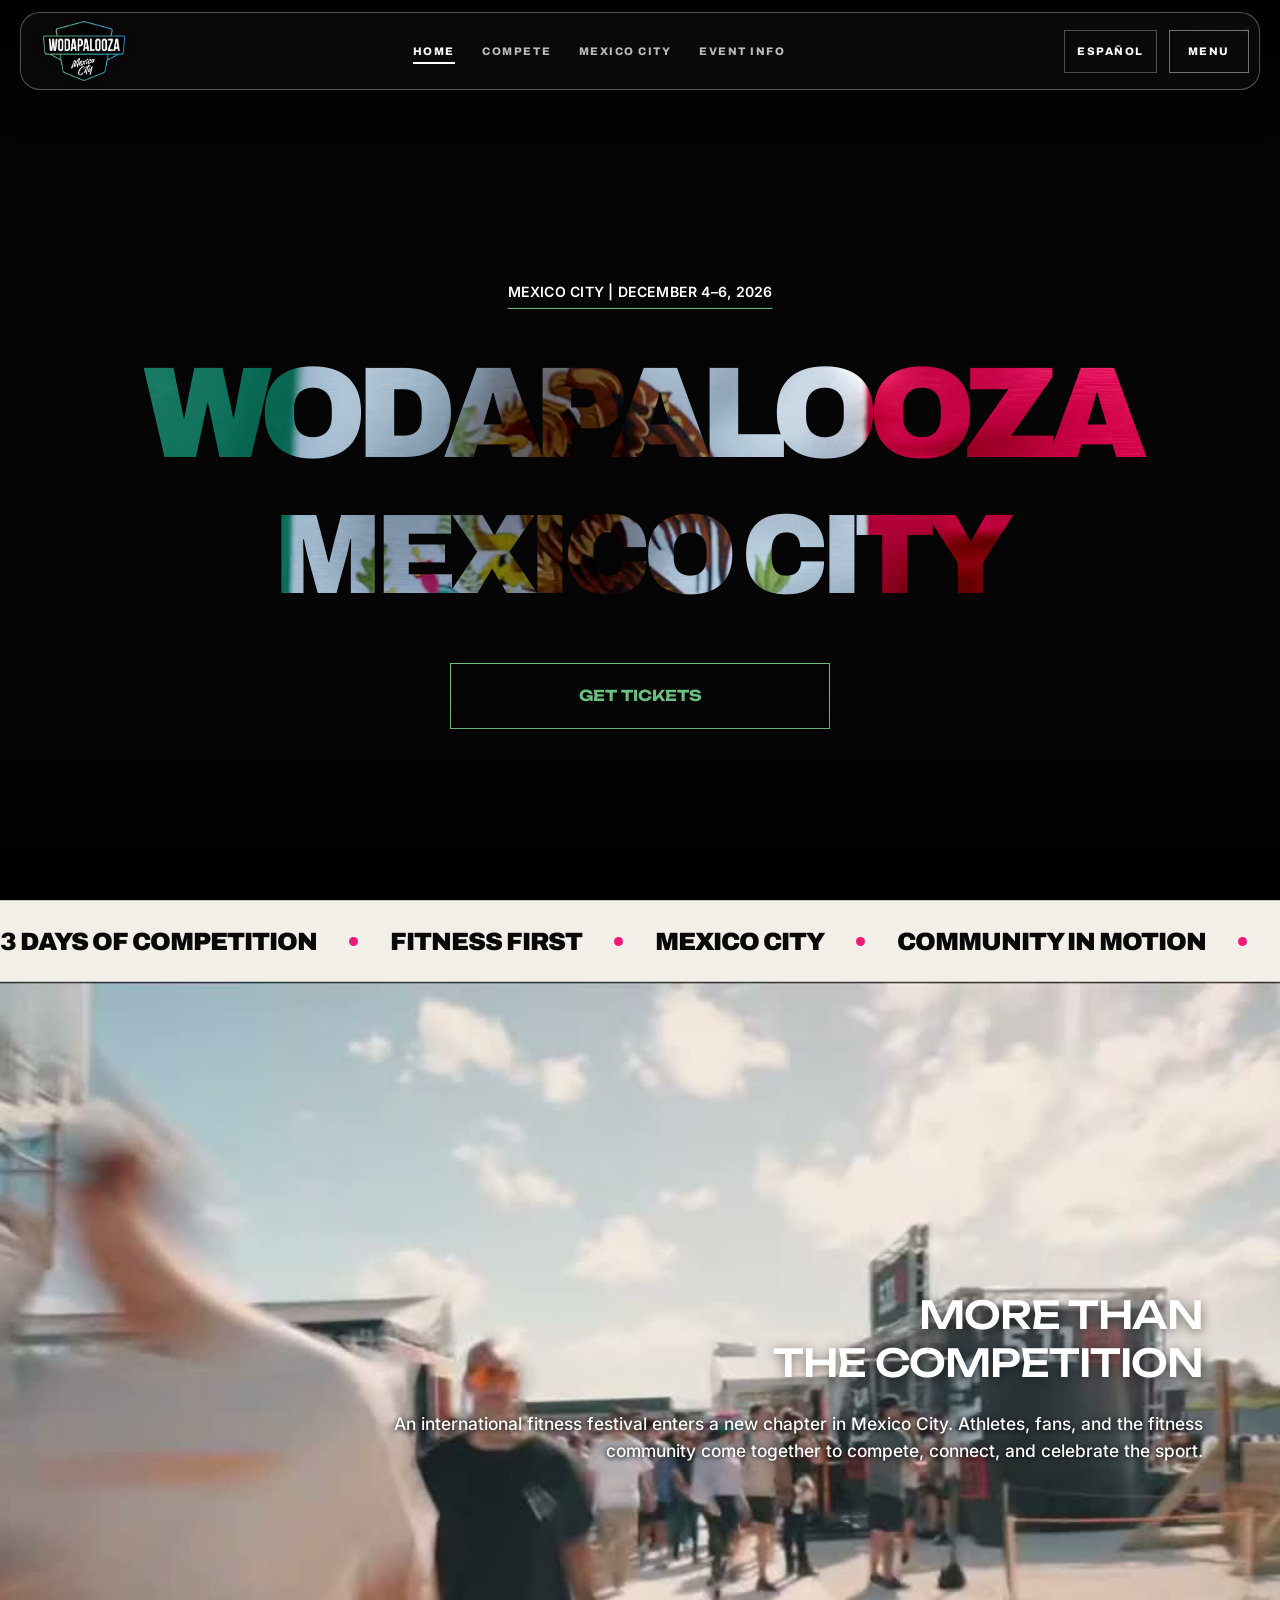
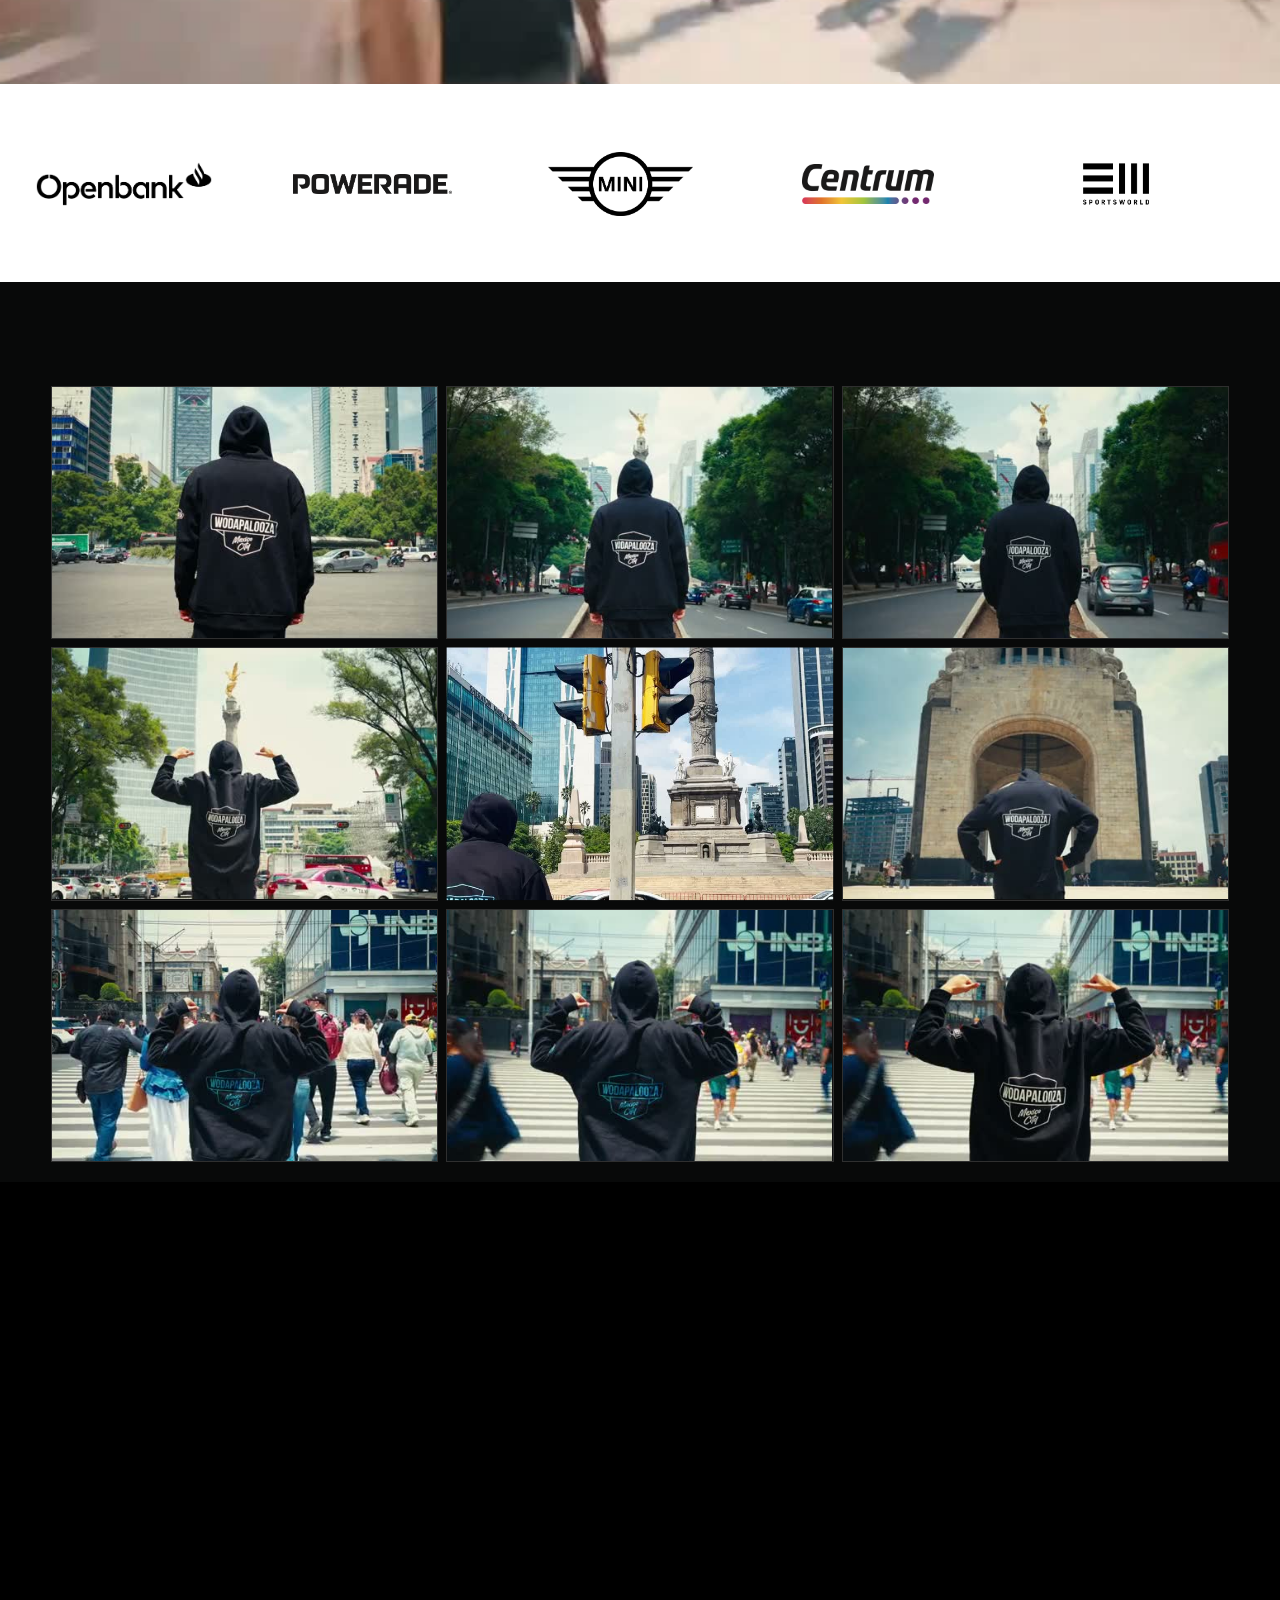
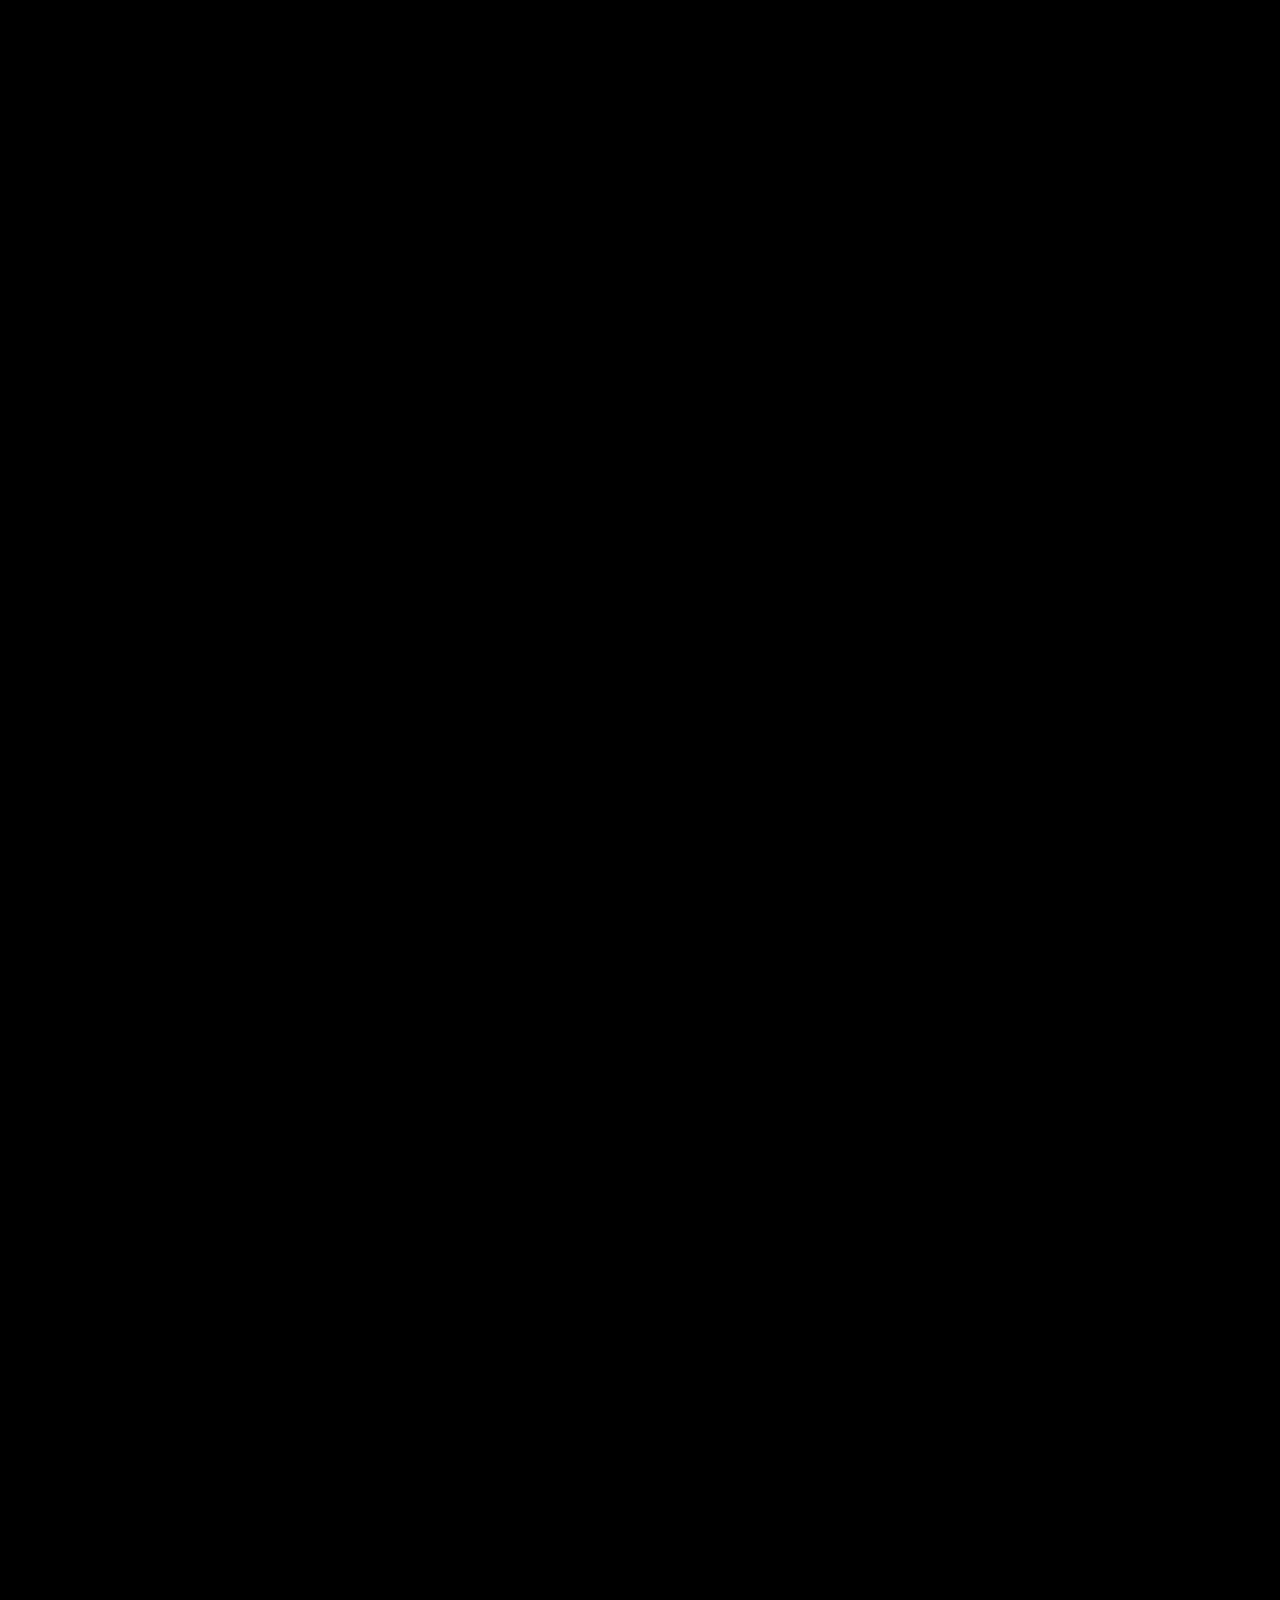
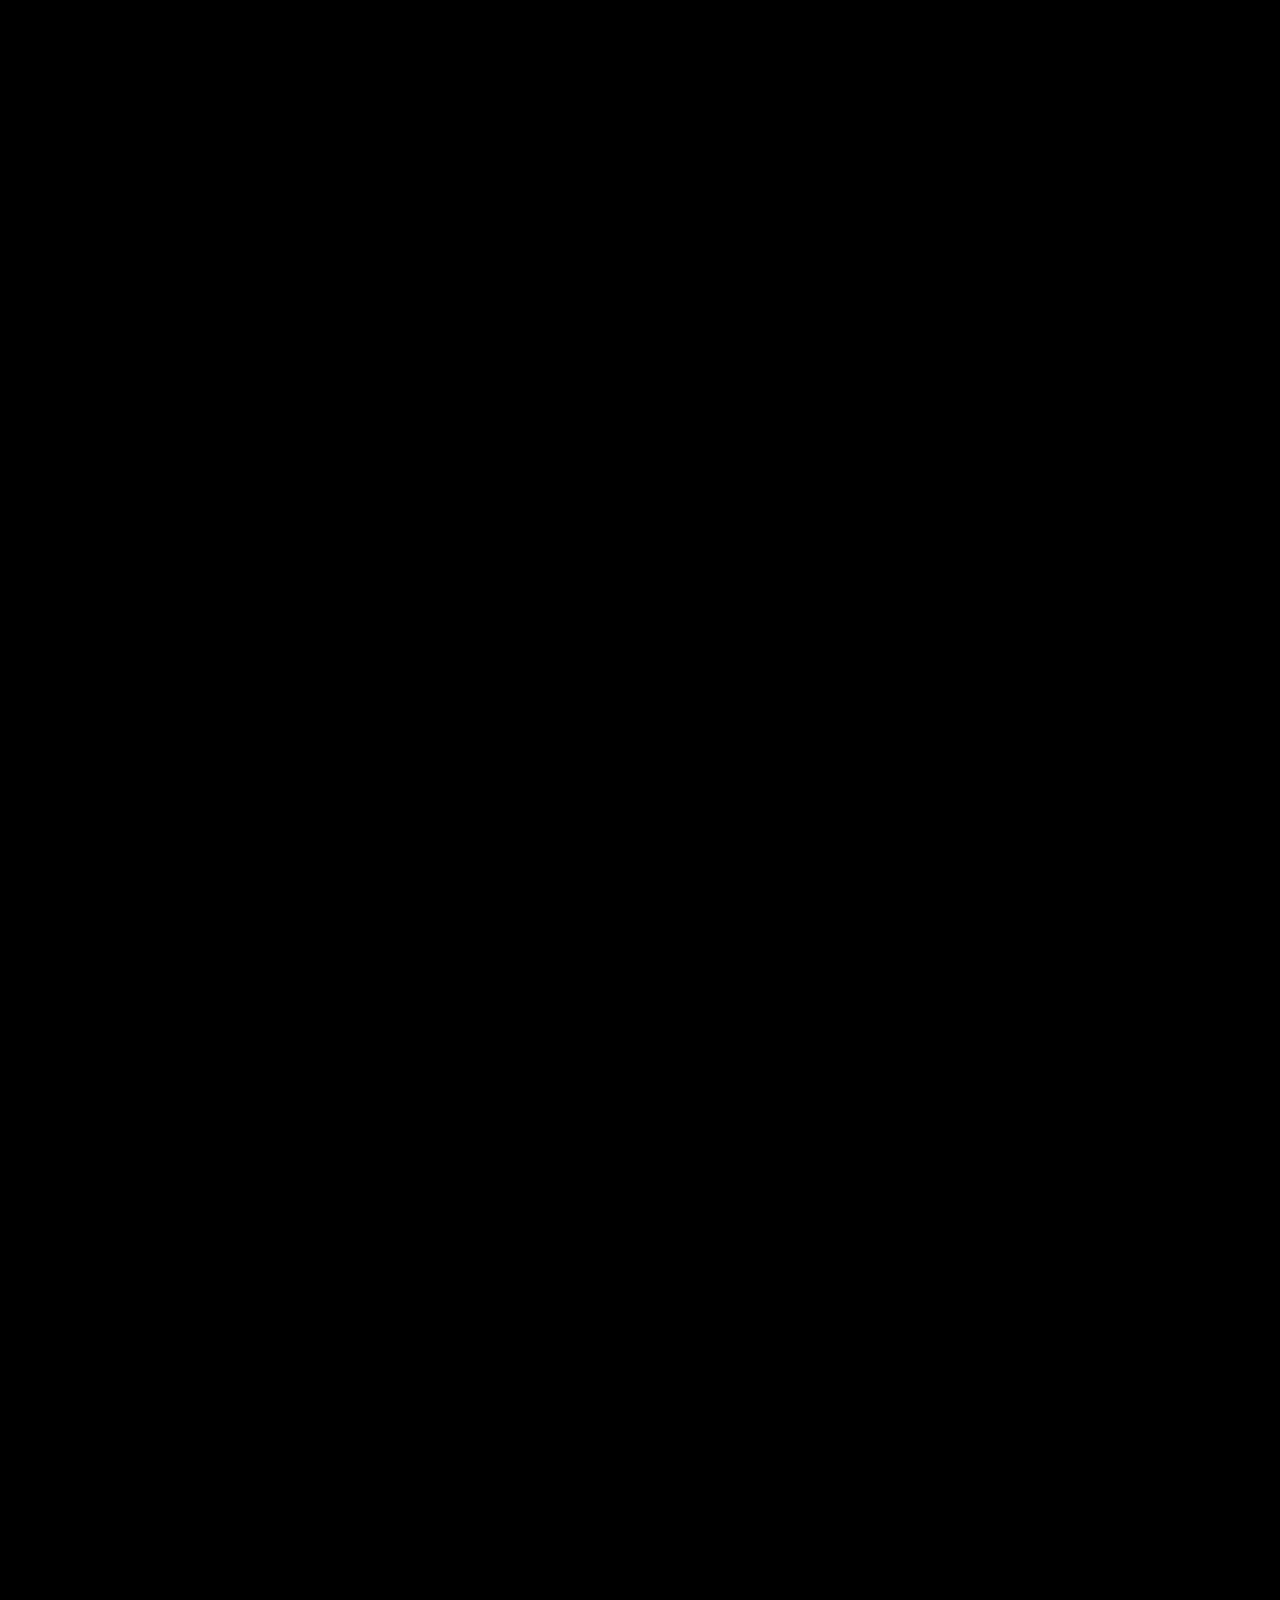
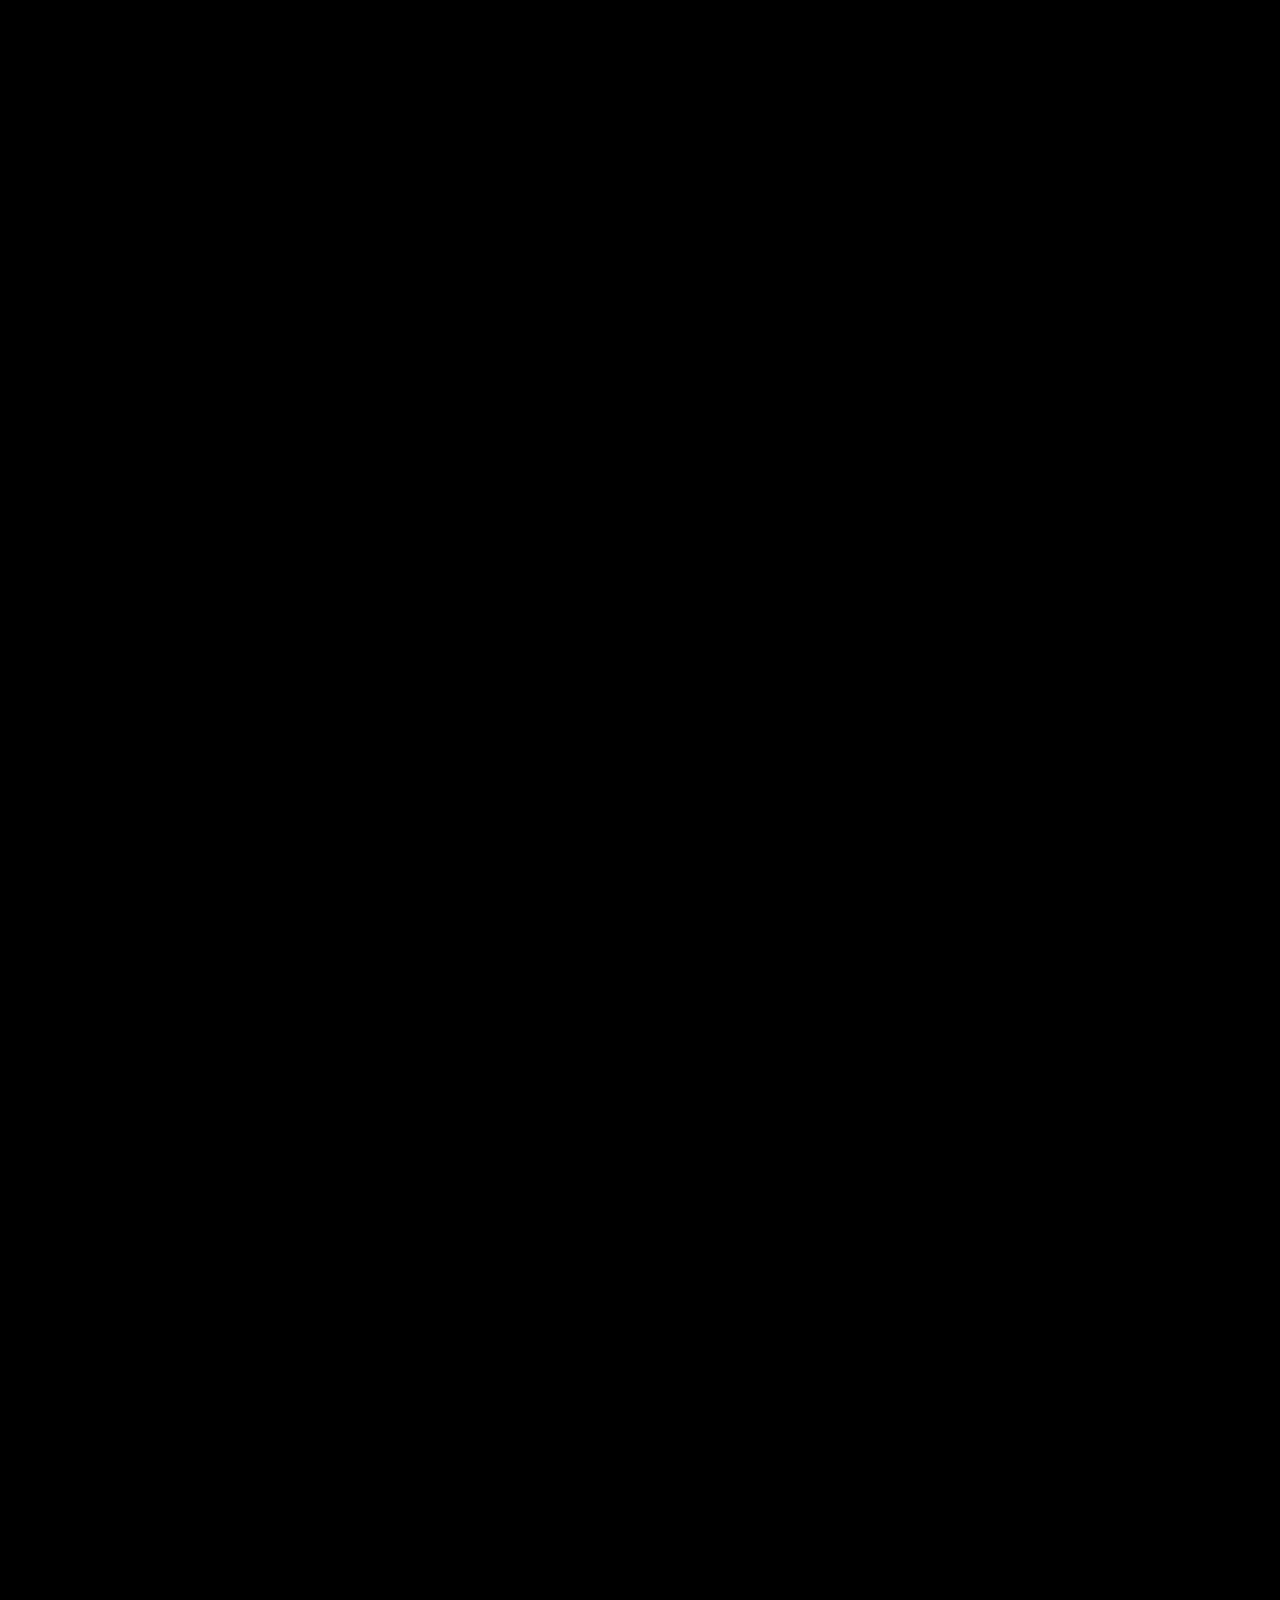
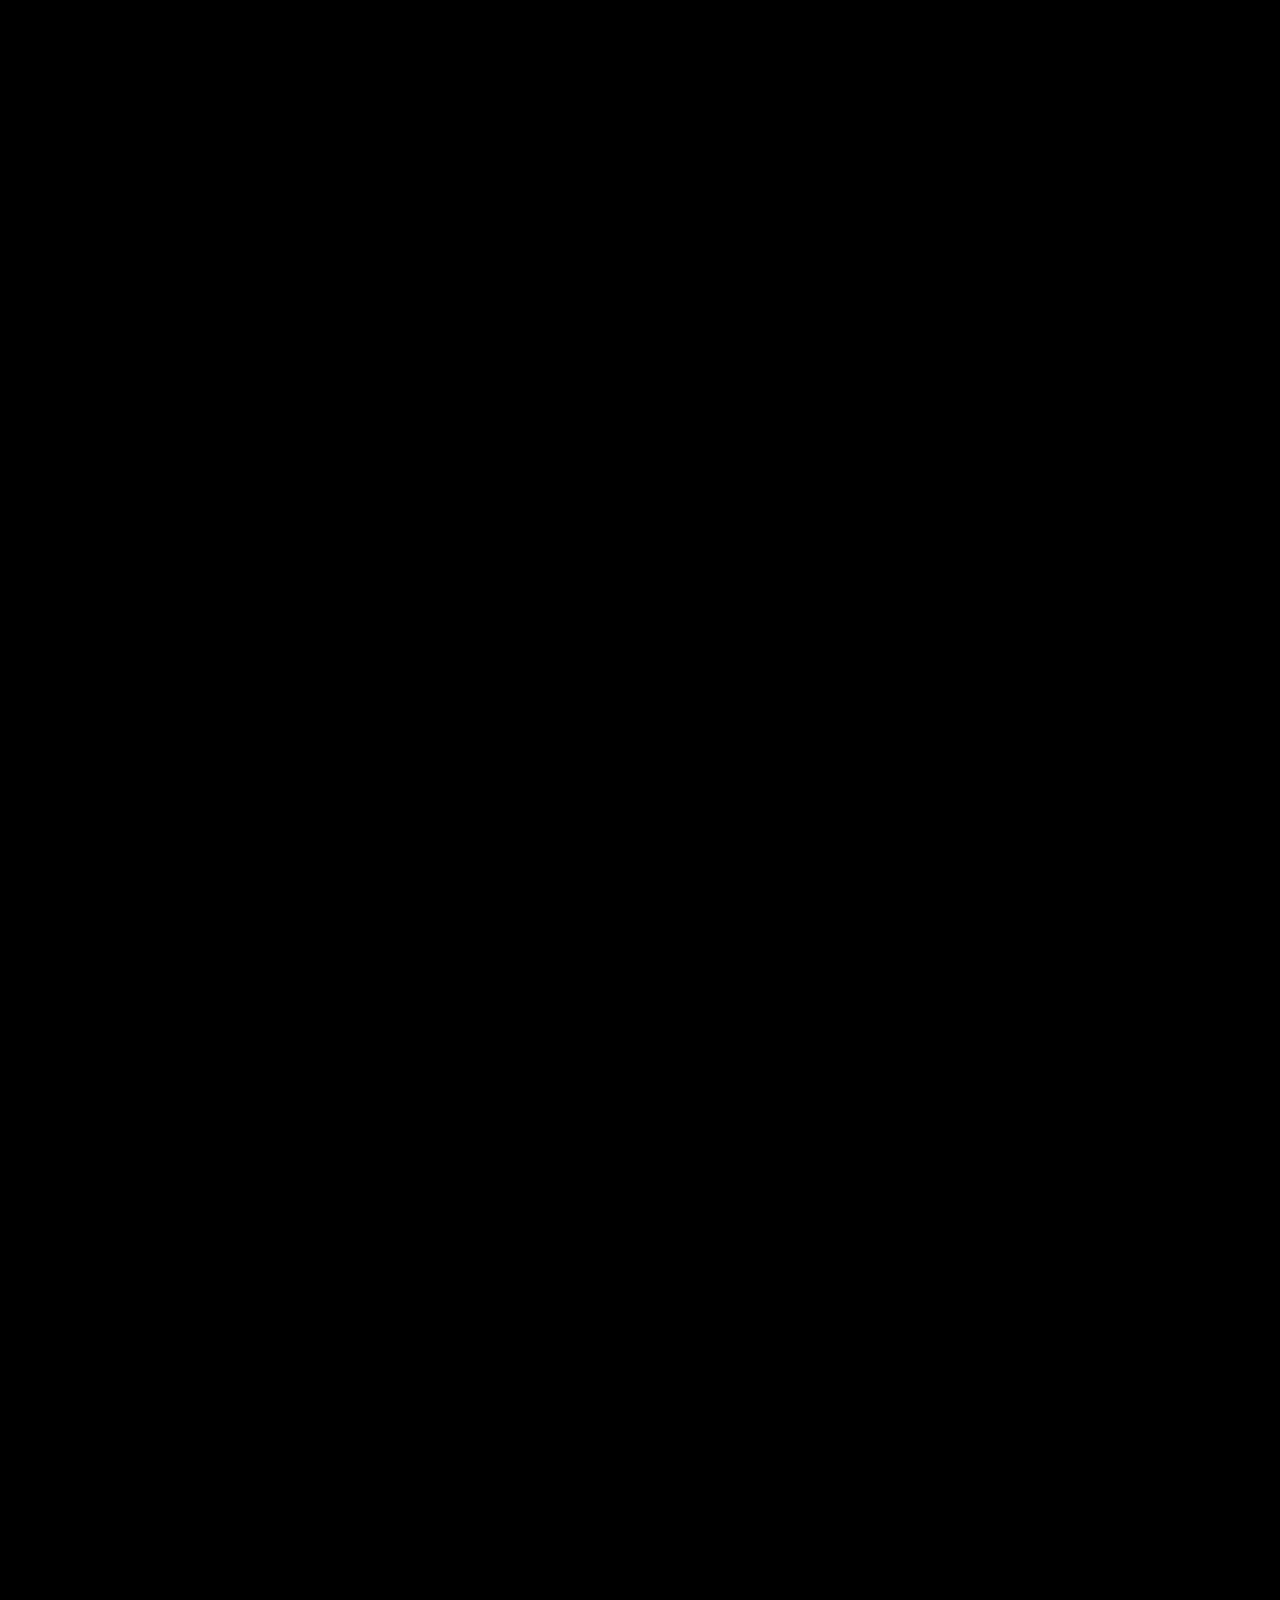
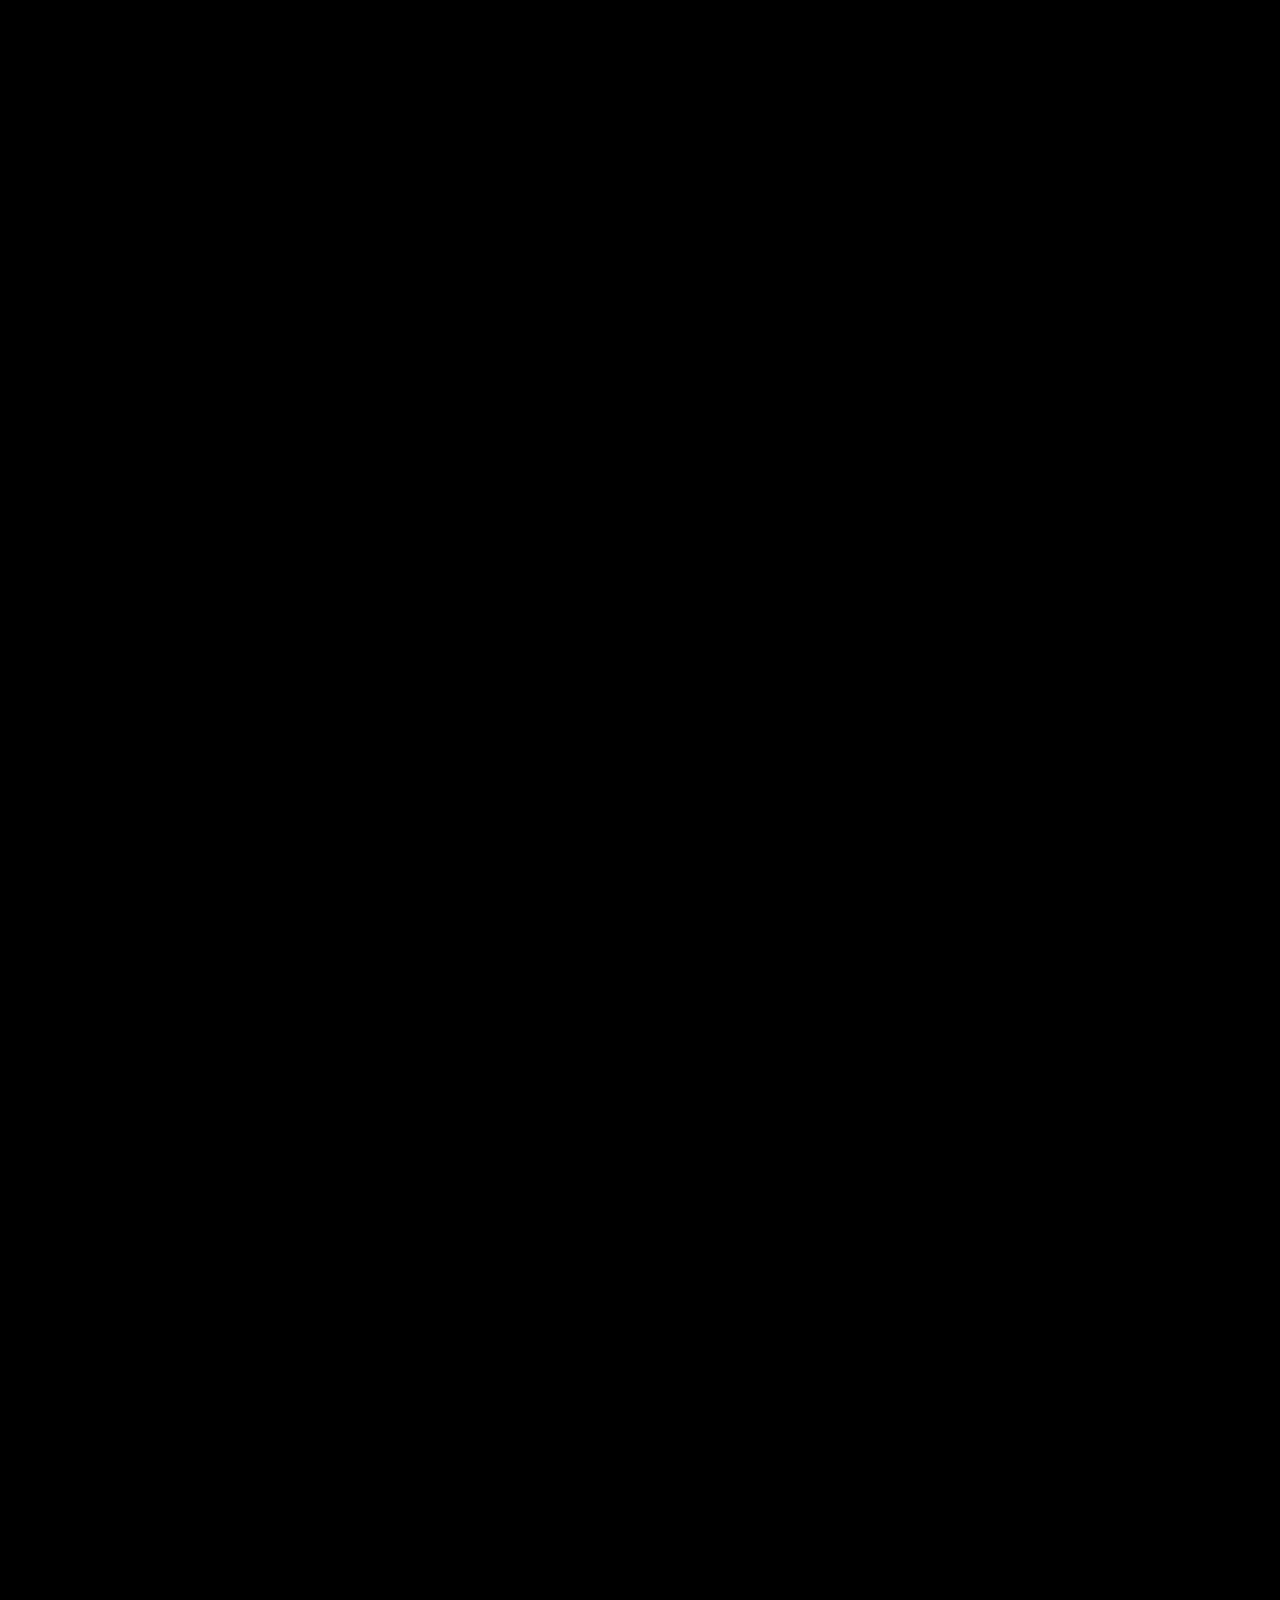
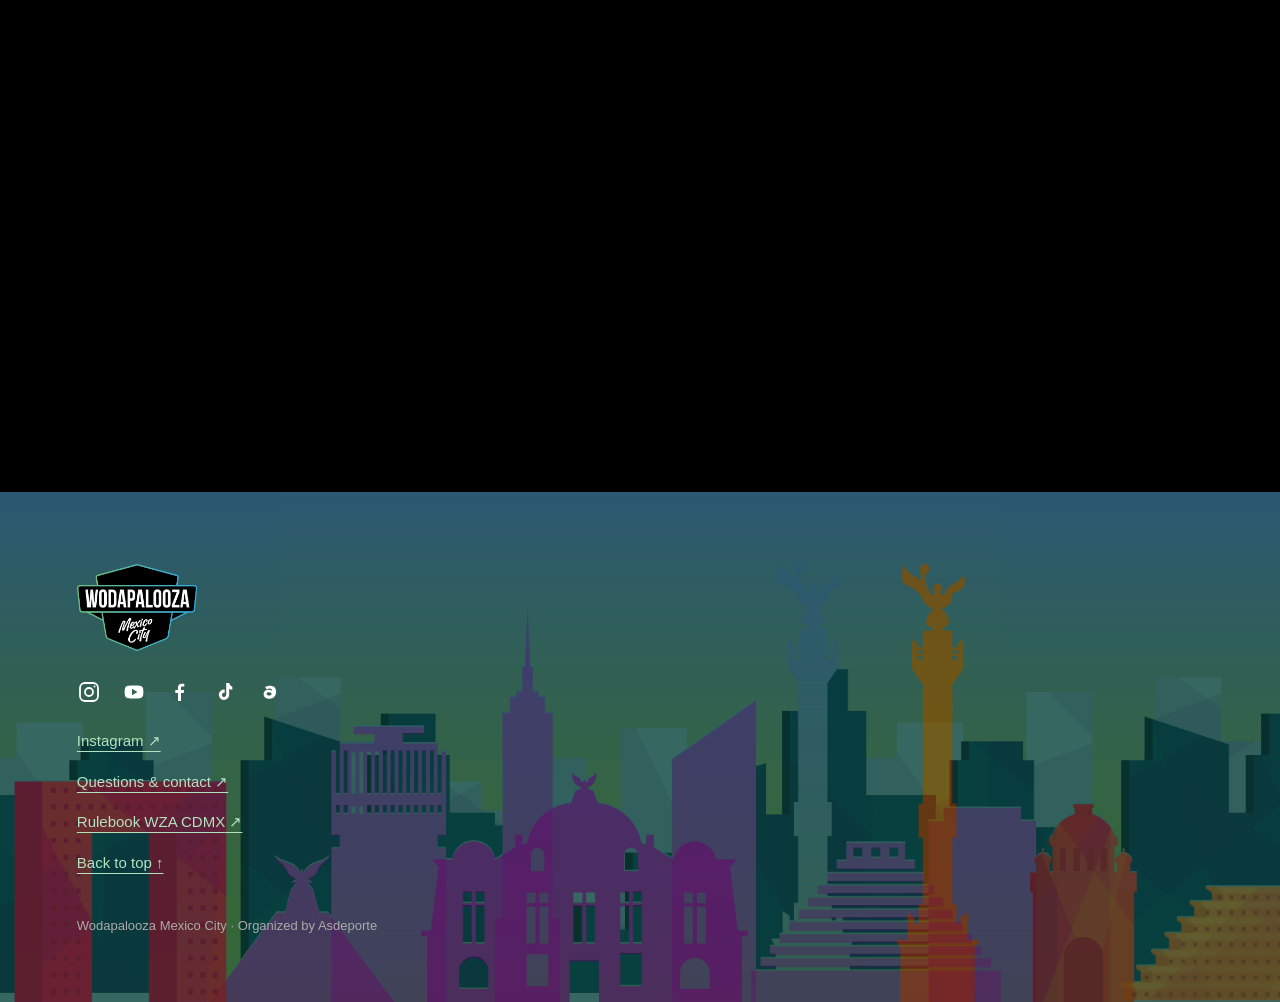
==== index.html @ 107c889d "Asdeporte feedback: Mexico City and Compete pages, textures, eight partners, ES copy, tickets Jose's" ====
<!DOCTYPE html>
<meta charset="utf-8">
<meta name="viewport" content="width=device-width,initial-scale=1">
<title>WODAPALOOZA MEXICO CITY</title>
<!-- Tab icon. Without these the browser probes /favicon.ico on every load and 404s. Both are
     the same mark the header and footer already use, padded from 450x328 to a square with
     transparent margin so the shield is not stretched. Declaring the icon explicitly is what
     stops the .ico request; no separate legacy file is needed. -->
<!-- Two versions, because the mark is a BLACK shield: on a dark tab bar it sinks into the
     chrome and reads as nothing. The dark-scheme link swaps to the white mark, which is the
     same lockup the brand already ships. Browsers without media support on icon links simply
     take the first, which is the correct light-mode icon. -->
<link rel="icon" type="image/png" sizes="32x32" href="media/logo/favicon-32.png">
<link rel="icon" type="image/png" sizes="32x32" href="media/logo/favicon-32-dark.png" media="(prefers-color-scheme: dark)">
<link rel="apple-touch-icon" sizes="180x180" href="media/logo/favicon-180.png">
<link rel="preconnect" href="https://fonts.googleapis.com">
<link rel="preconnect" href="https://fonts.gstatic.com" crossorigin>
<link rel="stylesheet" href="https://fonts.googleapis.com/css2?family=Archivo:wdth,wght@62..125,100..900&family=JetBrains+Mono:wght@400;700&display=swap">

<style>
  /* palette — page 2 of the client's own usage guide */
  :root{
    --green:#6CC180; --blue:#35A7DF;
    /* The lona's cyan and magenta are deliberately NOT tokens here. They were measured off
       the banner artwork (research/BRAND.md) and they belong to that one physical object in
       one shot — promoting them to :root would make them part of the site palette, which is
       green-to-blue. Beat 6 shows those colours by showing the banner, ungraded. */
    --ink:#fff; --ground:#000;
    --p:0;              /* progress inside the current beat */
    --exit:0;           /* 0 while the beat holds, 1 once its stage has slid away */
    --alt:1;            /* 1 at altitude, 0 at the floor */
  }
  *{box-sizing:border-box}
  html,body{margin:0;background:var(--ground);color:var(--ink)}
  body{font-family:Archivo,"Helvetica Neue",Arial,sans-serif;-webkit-font-smoothing:antialiased}
  img,video{display:block}

  /* ── persistent devices ─────────────────────────────────────────────────── */
  .hud{
    /* The HUD belongs to the FLIGHT. Beat 0 happens above the city with the aircraft not yet
       in the film, and an altimeter counting metres over a printed page is a lie about where
       the reader is. It arrives with the cockpit. */
    position:fixed; inset:0; z-index:60; pointer-events:none; opacity:var(--hud,1);
    font:700 11px/1 "JetBrains Mono",ui-monospace,monospace;
    letter-spacing:.18em; text-transform:uppercase;
  }
  /* ── HUD LEGIBILITY IS A SYSTEM, NOT A PER-ELEMENT PATCH ────────────────
     Every HUD element sits on footage that ranges from a black cockpit to a blown-out
     windscreen, so none of them can rely on the frame behind them. Three rules:

     1. The scrim is anchored to the HUD, never to the footage. The bright part of a shot
        moves as the frame is cropped — on a phone the windscreen rides up into the corner
        that holds the altimeter — so a scrim placed by where the picture is bright is wrong
        by the next viewport. Placed where the TYPE is, it is right in every frame.
     2. It is feathered to nothing. A hard-edged plate would read as a card, and type sits
        directly on the footage in this grammar — never in a box.
     3. It is local. The footage is never dulled globally to make copy legible.

     The shadow underneath is a second line of defence, not the mechanism. */
  .hud::before,.hud::after{
    content:""; position:absolute; left:0; right:0; pointer-events:none;
  }
  .hud::before{
    top:0; height:150px;
    background:linear-gradient(to bottom,
      rgba(0,0,0,.66) 0%, rgba(0,0,0,.34) 42%, rgba(0,0,0,.10) 72%, transparent 100%);
  }
  /* The bottom carries copy, and copy sits over whatever the shot ends on — for Beat 4 that
     is a near-white taxi hood in full sun. Measured at .62 the second line came in at
     3.52:1 and failed. Weighted toward the lowest 90px so the deepening is where the type
     is and the picture above it is untouched. */
  .hud::after{
    bottom:0; height:210px;
    background:linear-gradient(to top,
      rgba(0,0,0,.82) 0%, rgba(0,0,0,.66) 22%, rgba(0,0,0,.34) 48%,
      rgba(0,0,0,.10) 76%, transparent 100%);
  }
  @media (max-width:760px){
    .hud::before{height:120px}
    .hud::after{height:150px}
  }
  .hud,.b1cap,.b2sub,.b3line{
    text-shadow:0 1px 3px rgba(0,0,0,.9), 0 0 16px rgba(0,0,0,.6);
  }
  /* The two persistent instruments need more than the broad scrim. The altimeter is GREEN,
     and green sits at ~0.44 relative luminance — it cannot carry itself against a blown-out
     frame the way white does. Measured at 3.52:1 over the sunlit taxi hood in Beat 4. Rather
     than dull the picture or surrender the green, each instrument gets its own local ground:
     sized to the glyphs, feathered to nothing, so it reads as instrumentation rather than a
     card. Behind the type via z-index, above the frame. */
  /* THE LOCAL GROUND. Any element in this list carries its own feathered dark ellipse,
     sized to its glyphs. Add a selector here rather than inventing a new treatment: the
     failures this catches are always the same failure, and they always arrive with a beat
     whose footage is brighter than the last one. Measured floors, not taste — see
     scripts/contrast.sh. */
  .alt{ position:absolute; z-index:1 }
  .alt::before,
  .b1cap::before,.b2sub::before,.b3line::before,.b4copy::before,
  .b11stats span::before,.b9type p::before{
    content:""; position:absolute; inset:-20px -34px; z-index:-1;
    /* Size the ellipse EXPLICITLY rather than letting it default to farthest-corner. On a
       long single line the default fades out well before the last few glyphs, which is
       exactly where a caption fails — the ends were measuring 3:1 while the middle was
       fine. Radii are relative to the box, so the opaque core spans the text and the
       feather happens outside it.

       The falloff is spread across FIVE stops over a much larger box. An earlier version
       held .56 opacity out to 80% and then dropped to nothing, which put a visible boundary
       around every caption — they read as rounded UI lozenges rather than as a wash on the
       photograph. Same core darkness, same measured contrast, no edge. */
    background:radial-gradient(ellipse 58% 150% at 50% 50%,
      rgba(0,0,0,.92) 0%, rgba(0,0,0,.86) 34%, rgba(0,0,0,.68) 54%,
      rgba(0,0,0,.40) 72%, rgba(0,0,0,.16) 87%, transparent 100%);
  }
  /* the mark is white line art with no mass to it, so it needs a deeper, wider ground than
     a run of solid type does — it measured 2.22:1 over the contact sheet on mobile */
  /* On a bright frame the mark ground read as a defined chip — a card, which this grammar
     does not allow. Smaller opaque core, much longer feather: same protection, no edge. */
  .alt{ top:26px; right:28px; opacity:.78 }
  .alt b{ color:var(--green); font-weight:700 }
  .alt.at-floor b{ color:var(--blue) }
  .alt.at-floor .unit{ display:none }   /* FLOOR is a place, not a quantity in metres */
  @media (max-width:760px){
    .alt{top:16px;right:14px;font-size:10px}
  }

  /* ── persistent website navigation ──────────────────────────────────────
     A functional event rail: visible as a deliberate site object, never a ghosted label
     lying on the film. Its own dark ground reserves the protected top zone for controls. */
  .site-nav{ position:fixed; z-index:100; top:12px; left:20px; right:20px; min-height:78px;
    display:grid; grid-template-columns:auto minmax(0,1fr) auto; align-items:center; gap:28px;
    padding:8px 10px 8px 22px; color:#fff; background:rgba(12,12,12,.78);
    border:1px solid rgba(255,255,255,.30); border-radius:20px; box-shadow:0 14px 42px rgba(0,0,0,.22);
    backdrop-filter:blur(16px) saturate(1.1); font:800 11px/1 Archivo,"Helvetica Neue",Arial,sans-serif;
    letter-spacing:.14em; text-transform:uppercase }
  .site-nav a,.site-nav button{ color:inherit; font:inherit; letter-spacing:inherit; text-transform:inherit; text-decoration:none; border:0; background:none; cursor:pointer }
  .site-brand{ display:flex; align-items:center; width:105px; min-width:105px; height:60px; white-space:nowrap }
  .site-brand img{ width:94px; height:60px; object-fit:contain; object-position:left center; filter:drop-shadow(0 2px 5px rgba(0,0,0,.35)) }
  .site-links{ justify-self:center; display:flex; align-items:center; gap:clamp(17px,2.15vw,38px); color:rgba(255,255,255,.72) }.site-links a{ padding:8px 0; position:relative }.site-links a:first-child{color:#fff}.site-links a:first-child::after{content:"";position:absolute;left:0;right:0;bottom:1px;height:2px;background:#fff}.site-links a:hover{color:#fff}
  .site-actions{ display:flex; gap:12px; align-items:center; padding-left:14px; border-left:1px solid rgba(255,255,255,.25) }.site-menu{ padding:15px 18px; border:1px solid rgba(255,255,255,.42)!important }.site-lang{ padding:15px 12px; border:1px solid rgba(255,255,255,.28)!important; min-width:42px }
  .site-panel{ position:fixed; z-index:99; top:101px; right:20px; width:min(390px,calc(100vw - 40px)); padding:18px;
    background:rgba(5,7,8,.96); border:1px solid rgba(255,255,255,.2); box-shadow:0 18px 50px rgba(0,0,0,.4);
    transform:translateY(-12px); opacity:0; pointer-events:none; transition:opacity .18s ease,transform .18s ease }
  .site-panel.is-open{ transform:none; opacity:1; pointer-events:auto }.site-panel p{ margin:0 0 13px; color:rgba(255,255,255,.54); font:700 9px/1.4 "JetBrains Mono",ui-monospace,monospace; letter-spacing:.16em; text-transform:uppercase }
  .site-panel a{ display:flex; justify-content:space-between; padding:14px 0; color:#fff; border-top:1px solid rgba(255,255,255,.13); text-decoration:none; font:800 16px/1 Archivo,"Helvetica Neue",Arial,sans-serif; letter-spacing:-.02em }
  .site-panel a span{ color:var(--green); font:700 10px/1.8 "JetBrains Mono",ui-monospace,monospace; letter-spacing:.12em; text-transform:uppercase }
  .site-panel-resources{ margin-top:16px; padding-top:4px; border-top:1px solid rgba(255,255,255,.24) }
  .site-panel-resources a{ font-size:13px; font-weight:700; padding:11px 0 }
  .b0nav{ display:none!important }
  @media(max-width:760px){ .site-nav{top:10px;left:10px;right:10px;min-height:58px;padding:5px 6px 5px 12px;gap:8px;border-radius:15px}.site-links{display:none}.site-brand{width:76px;min-width:76px;height:46px}.site-brand img{width:76px;height:46px}.site-actions{gap:6px;padding-left:7px}.site-menu{padding:12px 10px!important}.site-lang{padding:12px 8px!important;min-width:38px}.site-panel{top:78px;right:10px;width:calc(100vw - 20px)} }

  /* ── a beat is a tall track with a sticky stage ─────────────────────────── */
  .beat{ position:relative }
  .stage{
    position:sticky; top:0; height:100svh; overflow:clip;
    display:grid; place-items:center; background:var(--ground);
    /* Two stacked sticky stages tile the viewport exactly, so fading only the outgoing one
       does not cross-dissolve — it just exposes black where that beat used to be. Fading
       the INCOMING one in over the same stretch turns that accident into the intended
       thing: picture, dip to black, picture. A real cut instead of a scroll artifact, and
       it holds between two bright shots, which is where a wipe is most obvious. */
    opacity:var(--sv,1);
  }
  .plate{ position:absolute; inset:0 }
  .plate video,.plate img{
    position:absolute; inset:0; width:100%; height:100%;
    object-fit:cover; transform-origin:50% 46%;
  }
  .plate img{ z-index:1 }
  .plate.ready img{ opacity:0 }

  /* B1 — approach */
  /* ── BEAT 0 · the city as a printed object ────────────────────────────────
     The film used to open inside the aircraft. It now opens ABOVE the city, and the first
     thing that happens is that the city stops being a place and becomes a thing you can
     hold: the frame contracts onto a printed page, holds long enough to be read, and then
     hands into the descent. City observed, then entered.

     The print field is never faded in. It is behind the plate from the first frame, and the
     contraction UNCOVERS it — the way making a photograph smaller uncovers the page it is
     printed on. Nothing about the paper animates its own opacity.

     The move that earns the beat: the source is 2.184:1 and the viewport is not, so at full
     bleed `cover` crops the sides away, and contracting to the source aspect hands them
     back. The picture does not only get smaller, it gets more complete — Reforma is at its
     widest exactly when the image is at its smallest. */
  /* Beat 0 remains the one city owner through the ARE YOU READY hold. This prevents a second
     city section from entering underneath the Angel shutter. */
  #b0{ height:540svh; position:relative; z-index:2 }
  /* Beat 1 must wait below the Beat 0 wing handoff instead of appearing around it. */
  /* Beat 2 waits beneath the city/question until the black sphere has completed. */
  #b1{ position:relative; z-index:10 }
  #b0 .stage{ z-index:4 }
  /* The flag moves only inside the title; the black field opens directly onto Ángel. */
  .b0intro{ position:absolute; inset:0; z-index:8; background:#050505; opacity:var(--title-black,1); pointer-events:none }
  .b0title{ position:absolute; inset:0; z-index:9; width:100%; height:100%; opacity:var(--title,1); transform:scale(calc(.94 + var(--title,1)*.06)); pointer-events:none }
  .b0title video{ width:100%; height:100%; object-fit:cover; filter:saturate(.95) contrast(1.05) }
  /* The title is not an overlay decoration. It is the black interval between flag and city;
     the V folds release the Ángel into the city-time transition. */
  .b0flagintro{ position:absolute; inset:0; z-index:10; opacity:var(--flag-intro,1); pointer-events:none }
  .b0flagintro video{ width:100%; height:100%; object-fit:cover; filter:saturate(.88) contrast(1.05) }
  .scroll-cue{position:absolute;left:50%;bottom:7vh;z-index:12;display:flex;flex-direction:column;align-items:center;gap:10px;color:rgba(255,255,255,.78);opacity:1;transform:translateX(-50%);transition:opacity .2s}
  .scroll-cue span{font:600 10px/1 "JetBrains Mono",ui-monospace,monospace;letter-spacing:.22em;text-transform:uppercase;white-space:nowrap}
  .scroll-cue i{width:1px;height:28px;background:currentColor;position:relative}
  .scroll-cue i:after{content:"";position:absolute;bottom:0;left:-3px;width:7px;height:7px;border-right:1px solid currentColor;border-bottom:1px solid currentColor;transform:rotate(45deg)}
  #b0 .b0frame{ width:100vw; height:100svh; outline:0; background:#050505; opacity:var(--angel-frame,1); transition:none }
  #b0 .b0frame>.plate:not(.cockpit){ opacity:var(--angel,0); transition:none }
  #b0 .b0black{ opacity:0 !important }
  .b0fold{ position:absolute; z-index:5; top:-7vh; bottom:-7vh; width:62vw; background:transparent; opacity:var(--fold-visible,1); visibility:var(--panel-visible,visible); will-change:transform; pointer-events:none; overflow:hidden }
  /* The supplied paper is the physical face of each panel. The fitness shot sits beneath it,
     at a restrained opacity, so the athlete reads as an impression inside the print rather
     than as a new rectangular video card. */
  .b0fold .b0panel-video{ position:absolute; z-index:1; top:0; bottom:0; width:200%; max-width:none; height:100%; object-fit:cover; opacity:var(--fitness-panel,0); filter:saturate(.82) contrast(1.04); pointer-events:none; transition:none }
  .b0fold-l .b0panel-video{ left:0; right:auto }
  .b0fold-r .b0panel-video{ right:0; left:auto }
  .b0fold:before{ content:""; position:absolute; z-index:2; inset:0; background-position:center; background-size:cover; background-repeat:no-repeat; opacity:.58; transform:scaleX(-1); transform-origin:center; pointer-events:none }
  .b0fold:after{ content:""; position:absolute; z-index:3; inset:0; background:rgba(8,8,8,.06); pointer-events:none }
  .b0fold-l:before{ background-image:url('media/print/fitness-panel-left.png') }
  .b0fold-r:before{ background-image:url('media/print/fitness-panel-right.png') }
  .b0fold-l{ left:-20vw; clip-path:polygon(0 0,calc(73% + var(--shutter,0)*27%) 0,100% 100%,0 100%); transform-origin:left center; transform:translateX(calc(-58vw + var(--fold,0)*66vw)) rotateY(calc(-46deg + var(--fold,0)*46deg)) rotateZ(calc(-6deg + var(--fold,0)*6deg)) }
  .b0fold-r{ right:-20vw; clip-path:polygon(calc(27% - var(--shutter,0)*27%) 0,100% 0,100% 100%,0 100%); transform-origin:right center; transform:translateX(calc(58vw - var(--fold,0)*66vw)) rotateY(calc(46deg - var(--fold,0)*46deg)) rotateZ(calc(6deg - var(--fold,0)*6deg)) }
  /* The panel artwork above owns the full pseudo-element; the former two-pixel rule would
     collapse it back to a line and silently discard the supplied textures. */
  .b0intro{ z-index:6; opacity:var(--title-black,0) }
  .b0title{ z-index:7; opacity:var(--word,0); transform:scale(calc(.92 + var(--word,0)*.08)) }
  .b0nav{ position:absolute; z-index:11; top:0; left:0; right:0; display:grid; grid-template-columns:1fr auto 1fr; align-items:center; height:70px; padding:0 24px; opacity:var(--opening-nav,0); transform:translateY(calc((1 - var(--opening-nav,0))*-18px)); pointer-events:none; color:#f6f0e6; mix-blend-mode:difference }.b0nav:after{content:"";position:absolute;bottom:0;left:24px;right:24px;height:1px;background:currentColor;opacity:.72}.b0nav a,.b0nav button{pointer-events:auto;color:inherit;background:none;border:0;padding:0;font:inherit;text-decoration:none;text-transform:uppercase;font-size:10px;font-weight:800;letter-spacing:.14em}.b0nav .menu{justify-self:start;display:flex;align-items:center;gap:10px}.b0nav .menu b{display:grid;place-items:center;width:27px;height:22px;border:1px solid currentColor;font-size:9px;letter-spacing:0}.b0nav .place{font-size:9px;font-weight:700;letter-spacing:.18em;text-transform:uppercase}.b0nav .qualifier{justify-self:end;display:flex;gap:11px;align-items:center}.b0nav .qualifier:before{content:"";display:block;width:28px;height:1px;background:currentColor}
  @media(max-width:700px){.b0fold{width:78vw}.b0fold-l{left:-32vw}.b0fold-r{right:-32vw}.b0ready .are{font-size:25vw}.b0ready .you{font-size:32vw}.b0ready .ready{font-size:22vw}.b0nav{height:57px;padding:0 14px}.b0nav:after{left:14px;right:14px}.b0nav .place{display:none}.b0nav .qualifier:before{width:16px}}
  .b0ground{
    position:absolute; inset:0; width:100%; height:100%; object-fit:cover;
    transform:scale(calc(1.05 - .05 * var(--c,0)));
  }
  /* The page leaves as a STEP, not a fade — three per cent of the beat is a cut at reading
     pace. What survives it is the lit plate alone in black, which is already the shot Beat 1
     opens on: a wide bright band inside a dark frame. The printed city becomes the
     windshield. */
  .b0black{ position:absolute; inset:0; background:var(--ground); opacity:var(--blackout,0); z-index:1 }
  .b0frame{
    --pw:min(60vw, 1040px);
    --ph:calc(var(--pw) / 2.1843);          /* the encode is 1280x586 */
    position:absolute; left:50%; top:50%; transform:translate(-50%,-50%); z-index:2;
    width: calc(100vw  + (var(--pw) - 100vw)  * var(--c,0));
    height:calc(100svh + (var(--ph) - 100svh) * var(--c,0));
    overflow:hidden; background:#000;
    /* A hairline, arriving only as the plate does. Neutral, no radius, no shadow — a printed
       edge is a cut, not a bevel. Same restraint Beat 12 was approved with. */
    outline:1px solid rgba(20,17,14,calc(var(--c,0) * .55));
  }
  /* CAPTION, not margin notes. print-field-01 is quiet in its CENTRE, and the centre is
     exactly what the plate occupies — copy in the side margins lands on cyan brush and black
     ink and measures as decoration rather than as words. A plate on a page is captioned
     beneath itself, aligned to its own left edge. */
  .b0cap{
    --pw:min(60vw, 1040px); --ph:calc(var(--pw) / 2.1843);
    position:absolute; z-index:4; opacity:var(--capt,0); pointer-events:none;
    left:calc(50% - var(--pw)/2); top:calc(50% + var(--ph)/2 + 30px);
    max-width:var(--pw); color:#14110E; text-align:left;
  }
  /* the local ground, inverted: same five-stop falloff so no edge ever shows, but paper
     coloured, because here the type is dark on a light field rather than light on footage. */
  .b0cap::before{
    content:""; position:absolute; inset:-18px -30px; z-index:-1;
    background:radial-gradient(ellipse 60% 150% at 50% 50%,
      rgba(238,234,226,.97) 0%, rgba(238,234,226,.93) 36%, rgba(238,234,226,.75) 56%,
      rgba(238,234,226,.44) 74%, rgba(238,234,226,.16) 88%, transparent 100%);
  }
  .b0cap p{ position:relative; z-index:1; margin:0 }
  .b0name{ font:800 clamp(22px,2.7vw,40px)/1.02 Archivo,"Helvetica Neue",Arial,sans-serif;
           letter-spacing:-.025em }
  .b0meta{ margin-top:7px !important; color:rgba(20,17,14,.62);
           font:700 10px/1.8 "JetBrains Mono",ui-monospace,monospace;
           letter-spacing:.2em; text-transform:uppercase }
  @media (max-width:900px){
    .b0frame,.b0cap{ --pw:min(88vw, 560px) }
    .b0cap{ left:50%; transform:translateX(-50%); text-align:center;
            top:calc(50% + var(--ph)/2 + 24px) }
    .b0meta{ font-size:9px; letter-spacing:.16em }
  }

  /* Beat 1 begins only after Beat 0's shutter has completed. It is the continuing city frame
     for the question, never a second translucent city pass sliding over the first. */
  /* Overlap the final city shutter so this beat never has a lower edge that can slide
     upward into view. Its city image is only enabled at the exact end of Beat 0. */
  #b1{ height:300svh; margin-top:-242svh }
  #b1 .stage{ z-index:3; background:#050505; isolation:isolate; opacity:var(--b1-stage,0); transition:none }
  /* The corrected handoff lands on three authored tiles, not another city plate. The tiles
     are one centered composition with equal geometry and a shared scroll clock. */
  .b1triptych{ position:absolute; z-index:1; left:6vw; right:6vw; top:18vh; bottom:13vh;
    display:grid; grid-template-columns:repeat(3,minmax(0,1fr)); gap:1.2vw;
    opacity:var(--triptych,0); pointer-events:none }
  .b1triptych video{ width:100%; height:100%; min-width:0; object-fit:cover; object-position:center; background:#090909 }
  @media(max-width:700px){ .b1triptych{left:3vw;right:3vw;top:21vh;bottom:16vh;gap:1.4vw} }
  /* This source was captured with player controls on its outer lower edge. The city itself
     has enough overscan to remove that capture artifact by crop, rather than ever letting
     borrowed interface chrome enter the film. */
  /* The city's crop locks at the exact shutter handoff. It plays; it does not travel or scale
     under the question, which was the source of the apparent second city sliding upward. */
  #b1 .plate video,#b1 .plate img{ transform:scale(1.16); transform-origin:50% 46% }
  .b1cap{
    position:absolute; z-index:5; left:50%; bottom:14vh; transform:translateX(-50%);
    font:700 11px/1.9 "JetBrains Mono",ui-monospace,monospace;
    letter-spacing:.34em; text-align:center; white-space:nowrap;
    opacity:calc(var(--p)*2.6);
  }
  /* Opening metadata was explicitly rejected: identity and anticipation own this moment. */
  #b1 .b1cap{ display:none }
  /* The question holds over the live city, inverts, then resolves into one growing black
     disc. That disc is the editorial punctuation and the shared aperture for SUCEDERÁ. */
  #b1 .stage::after{ display:none }
  .b1cinema{ display:none }
  .b1cinema::before,.b1cinema::after{ content:""; position:absolute; left:0; right:0; height:10svh; background:#000; will-change:transform }
  .b1cinema::before{ top:0; transform:translateY(calc((-1 + var(--city-cinema,0))*100%)) }
  .b1cinema::after{ bottom:0; transform:translateY(calc((1 - var(--city-cinema,0))*100%)) }
  .b1ready{ position:absolute; z-index:6; inset:0; pointer-events:none;
    opacity:var(--ready,0); perspective:1200px; transform-style:preserve-3d }
  /* The words resolve at this exact centre point; this is their solid-black continuation,
     not a second image or a fading overlay. */
  .b1sphere{ position:absolute; z-index:7; left:50%; top:50%; width:calc(var(--ready-sphere,0)*250vmax); height:calc(var(--ready-sphere,0)*250vmax); border-radius:50%; background:#000; opacity:var(--sphere-solid,1); transform:translate(-50%,-50%); pointer-events:none }
  /* Optical type over the SAME moving city: no second still is ever mapped into these letters. */
  .b1ready span{ position:absolute; display:block; color:#fff; -webkit-text-fill-color:#fff; -webkit-text-stroke:0 transparent; font:950 clamp(72px,13.5vw,200px)/.84 Archivo,"Helvetica Neue",Arial,sans-serif; letter-spacing:-.06em; white-space:nowrap; text-shadow:0 2px 10px rgba(0,0,0,.66); mix-blend-mode:normal; backdrop-filter:none; transform-style:preserve-3d; transform-origin:50% 50%; will-change:transform,color }
  /* A distinct ink layer—not a filter—makes the actual wordforms turn jet black before
     the circle consumes them. */
  .b1ready span::after{ content:attr(data-word); position:absolute; inset:0; color:#000; -webkit-text-fill-color:#000; -webkit-text-stroke:0 transparent; opacity:var(--ready-invert,0); mix-blend-mode:normal; text-shadow:none }
  /* Once black, the three wordforms physically register into the same centre before the
     disc grows. They make the circle; the circle is not an unrelated layer behind them. */
  /* The reading stack clears the persistent navigation with a real safety margin at every
     desktop size. Important type is never permitted to enter the navigation's space. */
  .b1ready .are{ top:29vh; left:50%; transform:translate(-50%,calc(-50% + (1 - var(--ready,0))*-5vh + var(--ready-merge,0)*21vh)) scale(calc(1 - var(--ready-merge,0)*.75)) }
  .b1ready .you{ top:51vh; left:50%; transform:translate(calc(-50% + (1 - var(--ready,0))*16vw),calc(-50% - var(--ready-merge,0)*1vh)) scale(calc(1 - var(--ready-merge,0)*.75)) }
  .b1ready .ready{ top:73vh; bottom:auto; left:50%; transform:translate(calc(-50% - (1 - var(--ready,0))*16vw),calc(-50% + (1 - var(--ready,0))*5vh - var(--ready-merge,0)*23vh)) scale(calc(1 - var(--ready-merge,0)*.75)) }
  @media(max-width:700px){ .b1ready .are{font-size:25vw}.b1ready .you{font-size:32vw}.b1ready .ready{font-size:22vw} }

  /* The black wordforms stay fully opaque as they register into the central seed; the growing
     disc then carries that seed to the edges. No transparency is used in the transformation. */
  .b1ready span{ opacity:0 }
  .b1ready .are{ opacity:var(--word-are,0) }
  .b1ready .you{ opacity:var(--word-you,0) }
  .b1ready .ready{ opacity:var(--word-ready,0) }

  /* B2 — the word becomes the driving scene. The black field recedes through the word;
     there is no next card rising from below. */
  /* Pull the next sticky stage into the same black punctuation zone. This is an overlap
     between two registered planes, never the next scene travelling upward from below. */
  /* Beat 2 is already fixed behind the last part of Beat 1. The completed black sphere
     reveals it in place, so no black panel can travel upward into frame. */
  /* Keep this beat in normal document order.  Its black field follows the completed
     sphere, so the car cannot appear as a second stage climbing up beneath it. */
  /* Only the already-black end of the sphere overlaps this stage.  The stage itself starts
     black, so the word can arrive promptly without ever exposing a car strip underneath. */
  #b2{ height:420svh; margin-top:-128svh; z-index:12 }
  /* This stage takes the black field from the finished sphere immediately. It never fades in. */
#b2 .stage{ z-index:2; background:#000; opacity:var(--b2-arrive,0) }
  /* ── APERTURE PARALLAX ────────────────────────────────────────────────────
     The word is the aperture. It widens on the wdth axis; the city behind it travels and
     grows FASTER than that outer geometry, so widening reads as exposure rather than as
     more room for a video that was playing anyway.

     Everything here is a source crop: scale and a small diagonal drift. No tilt, no rotation,
     no frame around the word, no wash, and the black field never moves — the aperture is the
     word itself, not a panel floating over a background.

     The drift is bounded by the crop. Overflow per side is (0.04 + 0.20p)/2, so at p=1 there
     is 12% of margin against a 1.4% travel; the frame edge can never enter the letters.

     Was scale(1.06 + p*0.12); now scale(1.05 + p*0.155) with a +1.1% / +0.8% drift. The rate
     is what creates the differential — about 29% faster than the word's outer geometry.

     The drift direction is not arbitrary. Reversed (-1.4% / -1.0%, rate 0.20) it raised motion
     to 36.8 but dropped the sampled median end from 88 to 84 and p95 end from 239 to 237: the
     heavier crop and that direction together pushed the window into darker material. Tracking
     toward the brighter part of the frame instead improves every measured value. */
  #b2 .plate video,#b2 .plate img{
    /* Hold the word's footage steady while SUCEDERÁ is readable. Only the last release
       expands it into the driving frame; tying this zoom to the entire scroll made the type
       visibly pulse before it had time to register. */
    transform:translate(calc(var(--drive-expand,0) * 1.1%), calc(var(--drive-expand,0) * .8%))
              scale(calc(1.05 + var(--drive-expand,0) * .155));
  }
  .knockout{ position:absolute; inset:0; z-index:2; width:100%; height:100% }
  /* The black field is removed on the aperture's completed frame—not dissolved away. */
  #b2 .krect{ opacity:calc(1 - var(--drive-cut,0)) }
  .b2sub{
    position:absolute; z-index:5; left:28px; bottom:30px;
    font:700 11px/1 "JetBrains Mono",ui-monospace,monospace;
    letter-spacing:.22em; opacity:.55;
  }
  @media (max-width:760px){ .b2sub{left:14px;bottom:22px;font-size:10px} }

  /* B2's moving drive remains visible as the top and bottom field while the next living shot
     begins in one centred horizontal slit. The slit opens vertically; neither scene slides. */
  /* Keep the car/hoodie shutter above the following montage until its own full-frame
     expansion is complete; the next scene must not leak into the top or bottom field. */
  /* The hoodie aperture begins only after the driving beat owns the frame.  A physical
     overlap here was allowing unrelated lower footage to leak into the held strip. */
  /* Beat 4 begins over the last 270svh of the single Beat 2 drive. The transparent
     field therefore shows that same live player above and below the hoodie strip. */
  #b4{ height:340svh; margin-top:-270svh; z-index:13 }
  #b4 .stage{
    z-index:9; background:transparent;
  }
  #b4 .amb{ display:none }
  #b4 .plate{
    inset:0; height:100svh; overflow:hidden; z-index:2;
    clip-path:inset(calc(50% - var(--hood-open,0) * 50%) 0 calc(50% - var(--hood-open,0) * 50%) 0);
  }
  #b4 .plate video,#b4 .plate img{
    inset:0; width:100%; height:100%; object-fit:cover; transform:none;
  }
  /* The hooded street image opens as a horizontally centred vertical shutter. The counters are
     contained inside that same live window; no frame, line, or scene travels upward. */
  .b4stats{ position:absolute; z-index:5; inset:0; display:grid; grid-template-columns:repeat(3,1fr); gap:3vw; align-content:center; padding:0 12vw; color:#f7f5ef; opacity:var(--hood-metrics,0); pointer-events:none; text-align:center; mix-blend-mode:screen; clip-path:inset(calc(50% - var(--hood-open,0) * 50%) 0 calc(50% - var(--hood-open,0) * 50%) 0) }
  .b4stats span{ display:grid; gap:7px; font:800 10px/1 Archivo,Arial,sans-serif; letter-spacing:.16em; text-transform:uppercase; transition:transform .3s ease }
  .b4stats span:nth-child(1){ transform:translate(calc((1 - var(--hood-metrics,0)) * -18px),calc((1 - var(--hood-metrics,0)) * 8px)) }
  .b4stats span:nth-child(2){ transform:translateY(calc((1 - var(--hood-metrics,0)) * -12px)) }
  .b4stats span:nth-child(3){ transform:translate(calc((1 - var(--hood-metrics,0)) * 18px),calc((1 - var(--hood-metrics,0)) * 8px)) }
  .b4stats b{ font:950 clamp(44px,7vw,112px)/.82 Archivo,Arial,sans-serif; letter-spacing:-.08em }
  .b4stats small{ font:500 13px/1.3 Arial,sans-serif; letter-spacing:0; text-transform:none }
  @media(max-width:700px){.b4stats{padding:0 6vw;gap:2vw}.b4stats b{font-size:15vw}.b4stats span{font-size:8px}}
  /* the light escapes its container: the frame is redrawn tiny, blown up past the edges and
     blurred to nothing, so headlight streaks bleed into the page margins the band cannot reach */
  .amb{
    position:absolute; left:-12%; top:-12%; width:124%; height:124%; z-index:1;
    filter:blur(60px) saturate(1.6) brightness(1.1);
    opacity:calc(.30 + var(--p)*.50);
  }
  /* The earlier Miami line belonged to the duplicated drive version of this beat. The hoodie
     needs a clean arrival before the identity montage; no unsupported slogan rides over it. */
  .b4copy{
    position:absolute; z-index:5; left:28px; bottom:30px; margin:0; max-width:22ch;
    font:400 15px/1.5 Archivo,"Helvetica Neue",Arial,sans-serif;
    letter-spacing:.01em; opacity:0;
  }
  .b4copy b{ font-weight:600 }
  @media (max-width:760px){
    .b4copy{ left:14px; bottom:22px; font-size:14px }
  }

  /* ── B5 · THE IDENTITY LOOP ───────────────────────────────────────────────
     One figure becomes nine becomes one. The whole beat is a single 3x3 grid that is
     scaled about its own centre: at scale 3 the centre cell exactly fills the frame, so
     "one full-bleed clip" and "a grid of nine" are the same object at two scales, and the
     move between them needs no cross-fade and no second copy of anything. That is also
     why the dive target has to be the CENTRE cell — any other cell would need a translate
     that has to stay correct at every viewport.

     The panels PLAY rather than scrub. The figure is motionless while the city streams past,
     so looping at slightly different rates makes the nine breathe out of sync — and eight
     simultaneous all-keyframe seeks would cost far more than eight small decodes. */
  /* Begin exactly when the full hoodie stage would otherwise unpin. The grid takes its place
     in the same fixed viewport, so the figure fractures into panels rather than sliding away. */
  #b5{ height:700svh; margin-top:-100svh; position:relative; z-index:12 }
  /* THE PANELS ARE PLANES IN SPACE, NOT TILES ON A BOARD.
     perspective lives on the sheet so the nine cells share one camera; each cell carries its
     own Z, pitch and yaw, and every one resolves to EXACTLY zero when the grid locks. The 3D
     transform is on the CELL rather than the media inside it — a plane in perspective has to
     carry its whole frame, edges included, or it reads as a picture sliding inside a fixed
     box rather than as an object being set down.

     The depth is deliberately shallow. Deep Z makes near panels swell over their neighbours
     and the whole thing turns into a template carousel, which is the one thing this beat
     must not look like. */
  .sheet{
    position:absolute; inset:0; z-index:2;
    display:grid; grid-template-columns:repeat(3,1fr); grid-template-rows:repeat(3,1fr);
    transform:scale(var(--sc,3)); transform-origin:50% 50%;
    perspective:1250px; perspective-origin:50% 50%;
    transform-style:preserve-3d;
    will-change:transform;
  }
  .cell{
    position:relative; overflow:hidden; background:var(--ground);
    transform:translate3d(var(--ox,0px), var(--oy,0px), var(--dz,0px))
              rotateX(var(--rx,0deg)) rotateY(var(--ry,0deg)) rotate(var(--rot,0deg));
    backface-visibility:hidden; will-change:transform;
  }
  .cell video,.cell img{
    position:absolute; inset:0; width:100%; height:100%; object-fit:cover;
    /* the gap is an inner scale, not a grid gap: a real gap would relayout every frame,
       and at scale 3 it would open black bars across a shot that is meant to be full bleed */
    transform:scale(var(--cs,1));
  }
  .hoodie-slot{ position:absolute; inset:0; overflow:hidden }
  .hoodie-slot video{ position:absolute; inset:0; width:100%; height:100%; object-fit:cover }
  /* a phone shows the same nine at a third the size, so the same Z reads as a far bigger
     throw. The depth is scaled to the frame rather than fixed in pixels. */
  @media (max-width:760px){ .sheet{ perspective:760px } }
  /* ── THE MATCH CUT ────────────────────────────────────────────────────────
     A match cut is a CUT. It cannot sit on a section boundary: a sticky stage releases and
     slides, so the boundary version arrived as a wipe between a dark street and a white
     tent — which is the one thing a match cut must never look like. So the lift lives
     INSIDE beat 5 and is switched on at a single scroll position. No crossfade, no slide:
     nine raised arms, then one. */
  #b5 .plate.cut{
    position:absolute; inset:0; z-index:4;
    opacity:var(--cut,0); visibility:var(--cutvis,hidden);
  }
  #b5 .plate.cut video,#b5 .plate.cut img{ transform:scale(calc(1.02 + var(--cutp,0)*.06)) }
  #b5 .streetlight-source{ position:absolute; inset:0; z-index:4; opacity:var(--streetlight,0); visibility:var(--streetlightvis,hidden); }
  #b5 .streetlight-source video,#b5 .streetlight-source img{ position:absolute; inset:0; width:100%; height:100%; object-fit:cover; }
  #b5 .streetlight-source video{ transform:scale(calc(1.02 + var(--streetlight-p,0) * .04)); }
  /* ── B6 · THE BANNER ──────────────────────────────────────────────────────
     The storyboard called for a scroll-driven UNFURL. The footage does not contain one:
     the lona is fully hung in frame 0 and breathes in the wind on a locked-off camera for
     all 7.1 seconds. Faking the drop would invent an event that never happened.

     What the footage does contain is 1080x1920 of vertical material — 1,660px below the
     fold on a 1440x900 frame. So scroll travels the FRAME down the banner instead of
     unfurling the cloth: a real move through real footage, and the cloth breathes as you
     go because the clip scrubs at the same time. On a portrait phone the source already
     fits by height, so there is nothing to travel through and the beat is the wind and a
     slow push-in. Each viewport gets exactly the move its material can pay for.

     No type is added. The banner carries its own. */
  /* Legacy banner styling removed: the duplicate vertical handoff no longer exists. */
  /*
    /* start below the blank stone at the very top of the frame — two full stops of empty
       wall is not stillness, it is a gap. The descent runs from just above the figure on
       the ledge, down past the banner, to the steps at the foot of the monument. */
    object-position:50% 50%;
    transform:scale(1.02);
  }
  */
  /* No synthetic colour flood here. A mixed magenta-to-cyan field read as a pale wash, and
     the banner it was supposed to represent is right there in the frame — richer, real, and
     lit by the actual afternoon. The descent simply lands on the steps at the foot of the
     monument, which is also where the altimeter reads FLOOR. The banner becomes the ground
     of what follows by being the ground: Beat 7 opens on the artwork itself. */

  /* ── B7 · OCCUPATION ──────────────────────────────────────────────────────
     The clip is two things joined: 0-3.30s is the ACT — the figure walks to a pole on
     Paseo de la Reforma, reaches up and presses the badge on — and 3.30-15.68s is the
     consequence, seventy-four cuts of that same badge on seventy-four surfaces.

     So the beat is one placement, then the accumulation. It is held LOCKED OFF on purpose:
     Beat 6 owns the travelling move, and the whole point here is that the frame does not
     change while the city behind the mark does. Fragmenting this into a strip of cards was
     considered and rejected — it would have thrown away the act and turned real placement
     into a graphic transition.

     Cross-axis motion lives in the INTERFACE, not in the footage: the metadata line runs
     sideways while the page runs down. The picture is never tilted, tinted or graded. */
  #b7{ height:560svh }
  #b7 .plate video,#b7 .plate img{ transform:scale(calc(1.03 + var(--p) * .05)) }

  /* Camera-metadata register, and every word of it is true. The storyboard called for
     REFORMA · 06:41 · NO PERMIT · NO CUTS. The time was invented, the permit claim is not
     mine to make, and NO CUTS is contradicted by footage that is nothing but cuts — the
     count is 74, stable at 73-75 across detection thresholds. Saying so is stronger than
     the line that was planned. */
  /* Legacy ticker styling removed: the ticker markup is no longer part of the sequence. */
  /* .b7strip{
    /* Gone the instant the split starts. It is absolutely positioned inside a stage that is
       releasing, so it rode upward AND kept running sideways — the black bar of type drifting
       up and to the left through the whole opening. It belongs to the street beat; it has no
       business in the handover. */
    opacity:calc(1 - var(--halves,0));
    position:absolute; z-index:5; left:0; right:0; bottom:30px; overflow:hidden;
    -webkit-mask-image:linear-gradient(90deg,transparent,#000 8%,#000 92%,transparent);
            mask-image:linear-gradient(90deg,transparent,#000 8%,#000 92%,transparent);
  }
  .b7strip span{
    position:relative; z-index:1;
    display:inline-block; white-space:nowrap; will-change:transform;
    transform:translateX(calc(var(--p) * -46%));
    font:700 11px/1 "JetBrains Mono",ui-monospace,monospace;
    letter-spacing:.34em; text-transform:uppercase; opacity:.82;
  }
  @media (max-width:760px){ .b7strip{ bottom:22px } .b7strip span{ font-size:9px } } */

  /* ── B8 · THE MESSAGE ─────────────────────────────────────────────────────
     The one beat that carries information, and the one that does the least to it.

     v3 described this as "hold, almost nothing moves". The footage is not a hold — it is a
     performance: hand-written newspaper sheets released one at a time, Dylan cue-card
     style. RECUERDA / EL ONLINE QUALIFIER / COMIENZA / ES DEL 18 AL 26 DE AGOSTO. But the
     instinct was right and the stillness IS in there: measured frame-to-frame, the drops
     spike to 35-43 and the date is then held for 3.2 seconds at a motion of 5.6-7.8.

     So scroll delivers the message card by card, and then stops on the date. Nothing else:
     no push-in, no ambient spill, no scrim tint, no added type, no frame-edge labels. Beat
     7 had seventy-four cuts and a ticker running sideways; this has one locked frame and a
     hand letting go of paper. That contrast IS the beat.

     Spanish, and not translated — this is where the locked "Spanish where it lands hardest"
     lands hardest, and it is hand-written by the client in the street rather than set by us. */
  /* Beat 8 starts one viewport EARLY and sits behind Beat 7. That is the whole fix for the
     second transition: with the default layout the two sticky stages tile, so when Beat 7's
     stage unsticks the composition slides up and off while a fresh one rises from below — a
     new frame arriving after the cut had already happened. Overlapped, Beat 8 is already
     pinned and stationary, and Beat 7's street simply parts to reveal it. The film knew this
     already: Beat 9's own note says a match cut on a section boundary arrives as a wipe. */
  #b8{ height:520svh; margin-top:-100svh }
  /* Beat 8's ground goes with its printed edges. Left opaque, the parting frames opened onto
     black — dead space at the exact moment the frame should be filling up. Cleared on the same
     curve, they open onto Beat 9 instead, which is already pinned underneath: the margins, the
     letterforms and the shot they all resolve into become the same picture. */
  /* And then the whole thing turns a quarter. The reference reel stands its type on end and
     it is the one move in that grammar we had not used; here it is the beat itself that turns,
     carrying the paper, the shutters and the date-shaped hole together, while the date keeps
     growing through it. Scaled to 1.6 as it goes, because a 1440x900 box turned ninety degrees
     no longer covers the viewport and the corners would open onto nothing. */
  #b8 .stage{ background:var(--ground); z-index:60 }
  /* THE SCENE TURNS. THE WINDOW DOES NOT.
     Rotating the stage turned the mask with it, so the date went over on its side — which is
     not what he asked for and is the third form the same complaint has taken. The quarter turn
     belongs to the world INSIDE the frame: the sheet, the man holding it, and the two printed
     edges that have just closed over him. The hole stays bolt upright in the middle of the
     screen, growing straight at the reader, while everything behind it goes over.
     Scaled to 1.6 through the turn, because a 1440x900 box on its side no longer covers the
     viewport and the corners would open onto nothing. */
  .b8world{
    position:absolute; inset:0; z-index:0;
    transform:rotate(calc(var(--turn,0) * 90deg)) scale(calc(1 + var(--turn,0) * .6));
  }
  /* THE SHUTTERS CLOSE OVER HIM, NOT BEHIND HIM.
     They were already travelling the right distance on the right cue, and none of it showed,
     because the plate carrying the man was painted on top of them: he occluded the very thing
     that was supposed to be covering him. Order stated, and the frames given the higher one. */
  #b8 .b8world .plate{ z-index:1 }
  #b8 .b8world .b8ink{ z-index:2 }
  /* transparent, so the gap masked out of the street reveals Beat 8 rather than Beat 7's own
     black ground */
  /* A descending chain with gaps in it. Every beat from here sits UNDER the one before,
     because the rule is that a scene is uncovered, never delivered — the incoming stage is
     already pinned and at full strength before anything happens to the outgoing one. Later
     sections paint over earlier ones by default, which is exactly backwards for that, so the
     order has to be stated. Gaps of ten leave room to insert without renumbering. */
  #b7 .stage{ background:transparent; z-index:70 }
  /* THE ONE BEAT THAT IS NOT FULL BLEED, and the rule it breaks is worth stating.
     Everywhere else footage is the ground and the frame crops it. Here the frame carries a
     MESSAGE, and a cropped message is not a message. The source is 1080x1920; a 1440x900
     viewport shows 35% of that height while the card occupies 45% of it, so cover clipped
     ES DEL off the top and no amount of object-position could fit three lines into a band
     that is smaller than they are. contain shows the whole card at every viewport —
     pillarboxed on desktop, letterboxed on a phone — and the black it sits on is the same
     black the rest of the film stands on.

     It also happens to be exactly what this beat was asked to do: the opposite of
     everything before it. The only portrait frame in the film. */
  #b8 .plate video,#b8 .plate img{ object-fit:contain; transform:none }

  /* ── B8 · PAPER AS AN OBJECT ──────────────────────────────────────────────
     Only the first two releases are treated. Everything from COMIENZA onward, and the long
     held date above all, is left exactly as it was.

     THE ROLL IS MEASURED, NOT CHOSEN. The paper's own top edge was tracked across the clip:

       RECUERDA              +0.65°  +2.58°  +1.02°  +0.36°  +1.73°  -0.30°
       EL ONLINE QUALIFIER   -1.33°  +0.20°  -0.15°  +0.29°  +0.69°  +0.00°

     A real sheet held up in the street barely tilts — 2.58° is the whole range, and card two
     settles to 0.00° once it is held. So the entry roll is capped at what the source actually
     does, and both cards resolve to a true flat lock because that is what the paper does.
     Anything larger would be inventing physics this footage does not contain.

     The plate is contained on entry and grows to its exact size at the lock. No shadow is
     added: the clip already casts a real one onto the body and the street, and a second,
     invented one would be imitating photographed light. */
  #b8 .stage{ perspective:1900px; perspective-origin:50% 44% }
  #b8 .plate{
    transform:rotate(var(--roll,0deg)) rotateX(var(--pitch,0deg))
              scale(calc(var(--fit,1) * var(--grow,1)));
    transform-origin:50% 42%;
    backface-visibility:hidden;
  }

  /* ── B9 · EARN IT ─────────────────────────────────────────────────────────
     The second match cut, and the pair to Beat 5. Beat 5 turned nine figures into one;
     this turns that one figure into an athlete. Same device, escalating: Beat 5 cut to a
     single lifter under a white tent, this cuts to an outdoor floor with a crowd and sky.

     Like Beat 5, the cut lives INSIDE the beat. A match cut on a section boundary arrives
     as a wipe, because a sticky stage releases and slides.

     The still is STF00032 — widest arm span of the flex frames, figure centred, and the
     Ángel rising directly above the head, which is the shape the barbell then takes.

     TREATMENT, and the line I did not cross: the photograph is darkened by a NEUTRAL black
     wash so the type can be read over it, and nothing else. v3 asked for it to be "lit only
     by gradient raking in from the left edge" and for a halftone lifted off the guerrilla
     banner. Both would put applied colour and applied texture ONTO a photograph, which is
     the one thing the source-native rule forbids. The palette gradient appears here as an
     interface hairline at the frame edge — clearly the page, not light on the subject.
     Flagged for the reviewer rather than decided. */
  /* ── B9 · DEPTH FROM ONE REAL FRAME ───────────────────────────────────────
     STF00032 already contains three planes because a real camera made it: soft sky, the
     Ángel's column and gold statue, then the hood and raised fists nearer the lens, with
     genuine optical depth-of-field separating them. The page does not invent that depth —
     it just stops flattening it.

     The same photograph is drawn twice. The back copy is the whole frame. The front copy is
     the same file masked to the SUBJECT only, so the sky drops out of it. The type is
     printed between them. Nothing is traced, nothing is pasted, and the two copies are the
     same pixels, so there is no seam to mismatch.

     WHAT SEPARATES IS THE FOREGROUND, NOT THE MONUMENT. On this hazy day the gold statue
     measures 220, the sunlit column edge 230 and the distant buildings 241 against a sky of
     226-234 — there is no threshold that lifts the Ángel out, and three were tried. The
     hooded figure and the tree canopy DO separate decisively: dark and strongly green
     against a uniformly bright ground. So the words pass in front of the monument and
     BEHIND the person, which is the truer sentence anyway — the body is in front of the
     message, and the city is behind both.

     The matte is the frame's own luminance and saturation, cleaned with a morphological
     open/close and reduced to its single largest region so no speck floats free.

     Beat 2 was tested for this first and cannot do it: its Ángel is floodlit against lit
     office towers at exactly the same brightness (monument box 33.9% vs tower box 31.3% of
     pixels above luma 110), and the camera leaves the monument entirely by 0.85s. */
  /* Beat 9 is pulled up a full viewport so it is ALREADY pinned, at full strength, behind
     Beat 8 while Beat 8 is still playing. Nothing travels at this seam: the incoming beat
     does not arrive, it is uncovered. Same device as 7 -> 8, and the reason the stage order
     has to be stated explicitly — later sections paint over earlier ones by default, which
     is the opposite of what an uncovering needs. */
  /* The beat is footage now, end to end. The photograph that used to open it is gone — it
     was the one static frame in this stretch, it could not hold 620svh, and video was always
     the stronger answer. Everything the still needed and the video does not goes with it: the
     subject matte, the second copy printed in front of the words, and the shared transform
     origin those two copies had to agree on. A whole class of bug leaves with them. */
  /* 260, not 100. Beat 9 is pinned and PLAYING from 62% of Beat 8 — long before the date
     starts forward — so what shows through the letters is a scene in motion rather than a frame
     waiting to become one. Half the clip runs while the newsprint is still on screen. */
  /* 450, not 620 — and the number comes from the rest of the film, not from taste.
     Measured across every beat, the scroll needed to advance ONE SECOND of footage runs 97 at
     Beat 0, 205 at Beat 7 and 262 at Beat 8 immediately before this one. At 620svh this beat
     demanded 496. It was not the footage that was slow; it was me giving these beats twice the
     track their material can fill, so everything inside them crawled. 450 puts it at 334, in
     among Beat 6 and Beat 8 rather than at double their distance.

     The pin scales with it. -260 of a 520 travel was half this beat running behind Beat 8 —
     seen through the window, so not wasted, but the ratio has to be preserved or the same
     structure means something different. -175 of 350 is the same half. */
  /* 320. The first cut to 450 put this at 334 px per second of footage, which is inside the
     film's range but at its slow end — Beat 7 runs at 205 and Beat 0 at 97. 320svh puts it at
     210, alongside Beat 7. The pin keeps its half: -110 of a 220 travel. */
  #b9{ height:320svh; margin-top:-110svh }
  /* WHAT THE WINDOW LOOKS AT BEFORE BEAT 9 EXISTS.
     Beat 9's stage is a crossfade that does not reach full strength until Beat 8 is at 0.90 —
     but the date window opens at 0.55 and does most of its expanding before then. A hole cut in
     Beat 8 with nothing behind it shows the page ground, so the date read as solid black through
     three quarters of its life. It was never the scene being dark; the scene was not drawn.

     Pinning Beat 9 earlier is the obvious fix and it is the wrong one: it would eat three
     quarters of that beat's own clip behind Beat 8, and the pacing is settled. So the window
     gets a backing instead — Beat 9's own first frame, held between Beat 10's stage and Beat 9's,
     so it is BEHIND Beat 8 and visible only through the letterforms. It is the same frame Beat 9
     opens on and Beat 9's clip is parked on that frame throughout, so when the real stage fades
     up over it there is nothing to see change. Nothing about the transition's timing moves. */
  .b9pre{
    position:fixed; inset:0; z-index:45; pointer-events:none; opacity:var(--pre,0);
    background:url("media/still/b09_floorwork_f0.jpg") center/cover;
  }
  #b9 .stage{ z-index:50 }
  #b9 .plate video,#b9 .plate img{ transform:scale(calc(1.04 + var(--p) * .12)) }

  /* neutral, never a tint: this is the same wash the rest of the film uses for legibility */
  /* the wash is strongest behind the words and clears toward the bottom, so the figure and
     the street keep their own light */
  .b9wash{
    position:absolute; inset:0; z-index:2; pointer-events:none;
    background:linear-gradient(to bottom,
      rgba(0,0,0,.20) 0%, rgba(0,0,0,.12) 44%, transparent 80%);
    opacity:calc(.12 + var(--typein,0) * .20);
  }
  /* the gradient is INTERFACE — a hairline at the edge of the frame, not light on the figure */
  .b9edge{
    position:absolute; left:0; top:0; bottom:0; width:3px; z-index:5; pointer-events:none;
    background:linear-gradient(to bottom, var(--green), var(--blue));
    opacity:calc(var(--typein,0) * .9);
  }
  /* The words have to live where the SKY is, because everything that is not sky is in the
     front plane — including the trees, which own the left and right thirds. Centred and
     full-width, the line was completely buried. In the open sky band it reads, and the
     column runs straight through it, which is the whole point of the beat. */
  .b9type{
    position:absolute; z-index:3;
    left:17vw; right:17vw; top:11%;
    /* The words arrive clear in the open sky and DESCEND into the figure. By the end of the
       beat the hood and the raised fists have taken the second line — the message is
       absorbed by the body, immediately before the body becomes the athlete. Travelling the
       other way lifted the type clear of everything and the depth stopped being visible at
       all. */
    transform:translateY(calc(var(--p) * 38vh)) scale(calc(1.0 + var(--p) * .12));
    transform-origin:50% 0;
    opacity:var(--typein,0);
  }
  .b9type h2{ text-align:center; opacity:var(--b9head,1) }
  /* the small line carries the ground; the large one clears its floor unaided */
  .b9type p{ text-align:center; position:relative; z-index:1; width:max-content;
             margin-left:auto; margin-right:auto }
  /* Same sentence, shorter fall. The intent is that the hood and the fists take the words
     away at the END of the beat; on a portrait crop a 38vh descent had them inside his torso
     by the middle of it, which is not absorption, it is an obstruction. */
  @media (max-width:760px){
    .b9type{ left:7vw; right:7vw; top:17%;
             transform:translateY(calc(var(--p) * 21vh)) scale(calc(1.0 + var(--p) * .09)) }
  }
  .b9type h2{
    margin:0; font-weight:800; line-height:.94; letter-spacing:-.01em;
    font-size:clamp(26px, 5.1vw, 76px);
    font-variation-settings:"wdth" 125, "wght" 800;
  }
  /* clear of the descender, and high enough that the hood never eats it */
  .b9type p{
    margin:1.15em 0 0; font:400 13px/1.5 Archivo,"Helvetica Neue",Arial,sans-serif;
    letter-spacing:.18em; text-transform:uppercase;
    opacity:var(--b9sub,0);
    /* full strength, not faded. A 66% white line measured 3.17:1 over the sky; hierarchy
       here comes from scale and letterspacing, which is the same correction the Beat 11
       stat numbers needed. */
  }
  @media (max-width:760px){ .b9type{ left:14px; right:14px } .b9type p{ font-size:12px } }

  /* A raking band of the film's own two colours, crossing the frame while the letters are
     coming at the reader — light moving over the scene that is materialising through them.
     It is APPLIED, not a grade: `screen` over a band that is transparent at both ends, so the
     photograph underneath is never recoloured, it is only lit across. It brightens to the
     middle of the push and is gone by the end of it, so it reads as something passing rather
     than something switched on. Wider than the stage on both sides, or the band's own soft
     ends would appear as edges. */
  .b9sweep{
    position:absolute; inset:-12% -34%; z-index:6; pointer-events:none;
    mix-blend-mode:screen;
    opacity:calc(var(--sweep2,0) * (1 - var(--sweep2,0)) * 0.56);
    background:linear-gradient(104deg,
      transparent 20%, var(--green) 38%, var(--blue) 58%, transparent 76%);
    transform:translateX(calc((var(--sweep2,0) * 138 - 40) * 1%));
  }

  /* (The opening aperture is gone with the still. The date's letterforms are what open this
     shot now, and a shot cannot arrive twice.) */

  /* And the bar closes it. Beat 9 does not slide away and it does not dissolve: it collapses
     back to the same line it opened from, and Beat 10 — already pinned underneath at full
     strength — is what is behind it. The lockout is still scrubbing while this happens, which
     is what removes the freeze: the shot never reaches its last frame in the open. */
  /* THE LETTERBOX FILLS. Bars close in from the top and the bottom and frame the overhead
     press — the last of Beat 9's three scenes — and hold there while it plays. Then the black
     in those bars clears and the NEXT scene is inside them, because Beat 10 is already pinned
     behind and the bars are simply where Beat 9 has stopped covering it. Then they keep coming
     until they meet, and what was framing the shot has become the shot.

     The pulsing squeeze that used to sit at the internal joins is gone. It read as a glitch,
     not as a frame. */
  #b9 .stage{
    clip-path:inset(calc(var(--band,0) * 1%) 0 calc(var(--band,0) * 1%) 0);
  }
  /* Black in the bars first, the next scene second. It lives outside the clipped stage, above
     Beat 10 and below Beat 9, so it can be black exactly where Beat 9 no longer is. */
  .b9bars{
    position:fixed; inset:0; z-index:45; pointer-events:none; opacity:var(--barsink,0);
    background:linear-gradient(#000 0 calc(var(--band,0) * 1%), transparent calc(var(--band,0) * 1%)
      calc(100% - var(--band,0) * 1%), #000 calc(100% - var(--band,0) * 1%) 100%);
  }

  /* ── B10 · WHAT THIS IS ───────────────────────────────────────────────────
     Act IV opens. After Beat 8's stillness and Beat 9's cut, this is the door opening —
     so it is the shortest track in the film and it runs fast.

     28.45–30.07 is two shots the FILM cuts between: the WZA letters on the beach with
     athletes running through, then an athlete past a magenta WHOOP wall. The cut is theirs,
     not mine.

     THE TEMPERATURE SHIFT IS IN THE FOOTAGE. v3 called this "the one place magenta is
     permitted" and asked the section to run Miami. Nothing is applied to make that happen:
     this material is Miami, shot in Miami sun against Miami branding, and it is magenta
     because it was magenta. The interface stays green-to-blue exactly as everywhere else.
     A cool-to-hot shift that the page painted would be a lie about the picture; one the
     footage supplies is just the truth arriving. */
  /* Beat 10 has to be PLAYING, not merely pinned, while Beat 9's letterbox is open — that is
     the whole point of the bars: the next scene is already running, you just cannot see all of
     it yet. At -100svh it did not arrive until Beat 9 was over, which is why the top bar stayed
     black while the bottom showed dancers. At -190 it is on screen and moving well before the
     bars clear. Its own track grows to match, so the extra distance is not paid for in dropped
     frames. */
  /* The dancing is out of this seam entirely — he wants what comes through the bars to be the
     crowd on its feet, not people on a beach, and he is right: the shot the letterbox opens
     onto should answer the lift, not change the subject. b10_floor.mp4 is untouched and still
     in the media set for wherever he places it. */
  /* -154, and the number is doing real work. Beat 10 is pinned early so it can PLAY inside
     Beat 9's letterbox rather than wait behind it, but pinned too early it spends its best
     material where nobody can see it: at -190 the whole lateral move ran hidden under Beat 9.
     Its clip is the crowd and then the track-past, and 154svh of 300 is exactly 0.514 — the
     frame where the crowd ends. So Beat 9's bars are filled by the crowd, and the instant Beat
     9 is gone the camera starts moving. Nothing is spent unseen. */
  /* Same correction, same reason: 381 down to 304. And the pin keeps its ratio — 123 of a 240
     travel is 0.514, still exactly the frame where the crowd ends and the camera starts to
     move. */
  /* Same again: 305 down to 203. Pin holds its 0.514 — 82 of a 160 travel — so the crowd still
     ends exactly as the camera starts to move. */
  /* The clip lost half a second off the crowd — its tail ran into the cut to a daytime beach
     shot, and a frame or two of that was landing in the film. 138 crowd frames of 298 is 0.4631,
     so the pin is 74 of a 160svh travel: Beat 9's letterbox is still filled by the crowd right
     up to the frame the camera starts to move. */
  /* -174, and the arithmetic has to be redone whenever Beat 9's height changes — which is how
     this regressed. margin-top is measured from Beat 9's BOTTOM, but Beat 9's stage releases at
     its bottom MINUS a viewport, so there is a 100svh offset between the two. -74 was computed
     as 0.4631 of Beat 10's own travel and forgot that offset entirely: Beat 10 was not pinned
     until AFTER Beat 9 had finished, so during the letterbox its stage was still below the fold
     and only the bottom bar had anything in it. The top bar was black the whole time.
       pin      = 100 + 0.4631 * 160 = 174
       pinned at Beat 9 p=0.664, well before the bars clear at 0.85
       Beat 10's clip sits at 0.463 when Beat 9 ends — the frame the camera starts moving */
  #b10{ height:260svh; margin-top:-174svh }
  /* THE CUT-OUT HAS TO CARRY THE SHOT'S OWN TRANSFORM.
     Beat 10's plate pushes in from 1.02 to 1.08 across the beat, and this layer had no
     transform at all — so the cut-out people drifted out of register with the footage they were
     cut FROM, by up to six per cent, growing as the beat ran. That is both the imperfect overlay
     and the "it moves when the athlete arrives". The origin matters as much as the scale: the
     film's plate rule sets 50%/46% and this element is not inside a plate, so it defaulted to
     50%/50% and would have kept a residual offset even with the scale matched. Both stated. */
  /* BOTH LAYERS THROUGH THE SAME RENDERER — which is what an editor does and what I was not.
     In CapCut you duplicate the clip, mask the copy to the foreground, and put the type between
     them; the two copies are identical because they go through one pipeline. My version drew the
     base as a <video> and the copy as a <canvas>, and a browser colour-manages those two
     differently — so footage laid over itself composited at a slightly different tone and every
     person got a faint second outline. The duplication was never the problem. The MISMATCHED
     PIPELINE was.

     So the video is now a decode source only, and BOTH visible layers are canvases fed from the
     same frame in the same callback: identical pixels, identical colour path, identical
     geometry, and no clock between them to drift. */
  #b10 .plate{ opacity:0 }
  .b10base,.b10fg{ position:absolute; inset:0; width:100%; height:100%; pointer-events:none }
  .b10base{ z-index:1 }
  .b10fg{ z-index:3; opacity:var(--fgv,0) }
  #b10 .stage{ z-index:40 }
  #b10 .plate video,#b10 .plate img{ transform:scale(calc(1.02 + var(--p) * .06)) }
  .b10line{ z-index:2 }

  /* THE SOURCE WATERMARK, AND WHY THIS BEAT CONTAINS ON A LANDSCAPE SCREEN.
     WZA_MX_LOGO.mp4 burns a WODAPALOOZA MEXICO CITY lockup at x 81.8%–98.6% of every frame.
     Measured against each viewport:

       desktop 1440x900   cover shows x  5.0%–95.0%   clips 21% of it -> "WODAPALO..."
       mobile  375x812    cover shows x 37.0%–63.0%   the mark is out of frame entirely

     A partially cut watermark reads as a mistake; a whole one reads as the client's own
     film. So: on a portrait screen the natural framing already removes it and cover stays.
     On a landscape screen the frame CONTAINS — 1440x810 inside 900, forty-five pixels of
     letterbox — which shows the mark whole and also gives back the 10% of width that cover
     was throwing away, so every letter of WZA and every runner is in frame. Nothing is
     retouched, nothing is covered, and no athlete is cropped to force consistency.

     The push-in is dropped in this branch on purpose: scaling a contained frame pushes its
     edges back outside the box and re-clips the very thing this fixes. */
  @media (min-aspect-ratio: 11/10) and (max-aspect-ratio: 16/9){
    /* THE CUT-OUT MUST FOLLOW THE PLATE INTO EVERY BRANCH.
       This rule swaps Beat 10's plate to `contain` with no push-in at these aspect ratios — which
       is most real browser windows, 1100x700 included. The cut-out canvas was not in it, so it
       stayed on `cover` at scale 1.02 while the shot underneath was `contain` at 1.0: two
       different geometries, so the cut-out people sat offset and mis-scaled over the real ones.
       That is the "Hollow Man" — a warped, transparent second copy of everybody, present the
       whole time and worst wherever a person was. Measured: 31 to 45% of all pixels changed by
       the layer with the type hidden, where an identical copy changes none.

       Anything drawn as a duplicate of a plate has to be listed everywhere that plate is. */
    #b10 .plate video,#b10 .plate img{ object-fit:contain; transform:none }
  }
  /* MEASURED OFF THE REFERENCE, NOT APPROXIMATED FROM IT.
     In that edit the word "no" is 21% of the frame's HEIGHT for a single lowercase letter —
     a font-size near 30% of frame height. Mine was 6.4vw, which is roughly a fifth of that,
     and it also carried the film's small-caption ground, so it read as a subtitle in a box.
     Both gone: no plate, and a size that behaves the way his does.

     The other two things he is doing: two voices in one line — a bold grotesque against a
     flowing italic — and a slight defocus so the type sits in the shot's depth of field rather
     than on top of it. Both are here. */
  /* 9.4vw, and the number is a consequence, not a taste.
     The reference sets a single lowercase letter at a fifth of the frame's height — but its
     copy is EIGHT characters. This line is thirty-four. At that size thirty-four characters is
     three stacked lines, which buries the shot, runs into the navigation, and stops being a
     composition. Character count sets the ceiling: at roughly 0.52em average advance, eighteen
     characters inside 90vw puts the ceiling at about 9.4vw, and that is where this sits.

     Reference SCALE and this COPY cannot both be had. Until the copy is decided, the frame wins:
     two lines, both large, occupying the lower band the silhouetted heads cross, with the shot
     still legible above them and the navigation untouched. */
  .b10line{
    /* HIGHER. Sitting low, the words crossed the bottom of the frame where the near silhouettes
       are largest, softest and most out of focus — the hardest region to matte and the one that
       produced the ghost heads. Centred at 40% they sit in the stands band, across the heads
       themselves, which is both where he wants them and where the matte is cleanest. */
    position:absolute; z-index:2; left:5vw; right:5vw; top:40%; margin:0;
    transform:translateY(-50%);
    font:800 clamp(34px,9.4vw,150px)/0.94 Archivo,"Helvetica Neue",Arial,sans-serif;
    letter-spacing:-.04em; text-transform:none; color:#fff;
    font-variation-settings:"wdth" 125,"wght" 800;
    /* NO BLUR ON THE WAY IN. A five pixel blur across the fade is a soft copy of the words
       spreading past their own edges, and against a hard-edged cut-out that is indistinguishable
       from a ghost trailing the type — which is what he has been pointing at. It fades on opacity
       alone; the depth-of-field idea belongs to the shot, not to a transition. */
    opacity:var(--b10t,0);
  }
  /* The second voice comes from the WIDTH AXIS, not a second typeface. Archivo is the
     stand-in for Normalidad precisely because it carries a real `wdth`, and the brand rule is
     one typeface with scale doing the work — borrowing the reference's serif broke both. The
     contrast is 125 against 62 in the same family: wide and tight, which is a Normalidad move
     and survives the swap when the Adobe kit arrives. */
  .b10line em{
    font-style:normal; font-variation-settings:"wdth" 62,"wght" 500;
    letter-spacing:-.005em; opacity:.92;
  }
  .b10line b{ display:block; font-weight:inherit; letter-spacing:inherit }
  @media (max-width:760px){ .b10line{ left:5vw; right:5vw; font-size:clamp(40px,15vw,120px) } }

  /* ── B11 · THE PROOF ──────────────────────────────────────────────────────
     52.22–53.90: two athletes holding each other, then the whole floor erupting in
     confetti. The cut between them is the film's. Individual, then collective — which is
     what the numbers beside it are actually claiming.

     v3 asked for "0:36–0:37, the celebrating athlete, then the screaming face". That whole
     stretch, 35.8–38.6, carries a burned `IN A CITY THAT HAS IT ALL.` title across it and
     is unusable.

     Contains on landscape for the same reason Beat 10 does, and the pattern is now a rule
     the material wrote: DARK beats cover full-bleed, because the source watermark is
     invisible in them and nothing is lost; BRIGHT 16:9 beats contain, because cover clips
     the watermark and a clipped watermark reads as a mistake. Cropping it out here would
     have taken a woman standing on a podium with her arms up — a winner — off the right
     edge. No push-in, for the reason given in Beat 10. */
  /* Beat 11 covers Beat 10 rather than being uncovered by it, so it sits ABOVE in the stack —
     the descending chain is for scenes that get revealed, and this one arrives. Pulled up a
     viewport so it is pinned and PLAYING while the fields are still closing. */
  /* Pinned earlier so the fields have finished closing BEFORE Beat 10's track ends. Beat 10's
     stage releases and scrolls away when its own track finishes — unavoidable for a sticky
     element — and with the convergence still running, that release was visible through the part
     of the frame the fields had not yet covered. That is the athlete "sliding up" underneath a
     diagonal that had not arrived yet. Closed by 0.14 of 360svh, which is 50, the cover is
     complete twenty viewport-percent before anything moves. */
  /* -135, and this is arithmetic rather than feel. Beat 10's stage releases the instant its own
     travel ends, at 160svh into a 260svh section. Beat 11 pinned at -70 put its top at
     260-70 = 190svh — THIRTY viewport-percent AFTER Beat 10 had already started sliding, so the
     athlete slid away in the open with no diagonal over him yet. That is what he saw.

     For the cover to be complete before anything moves: (260 - M) + convergence <= 160. With the
     convergence at 0.09 of a 360svh travel, that is 32svh, so M >= 132. At 135 Beat 11 pins at
     125svh — Beat 10 is at 0.78 of its clip, the athlete has been on screen for a while — and
     the fields finish at 157, three ahead of the release. Nothing slides in the open. */
  /* -120 with a faster close. The words need to live until 0.87 of Beat 10, and the cover still
     has to complete before Beat 10's stage releases at 160svh: (260 - M) + convergence <= 160.
     An 18svh convergence puts M at 118 minimum; 120 pins Beat 11 at 0.875 and finishes at 158,
     two ahead of the release. A shutter can be quick — it is the one move that gains from it. */
  /* 130, not 120. The cover must complete before Beat 10's stage releases at 160svh:
     (260 - M) + 21 <= 160 puts the minimum at 121, and 120 was a viewport-percent the wrong side
     of it. 130 leaves nine to spare. */
  #b11{ height:460svh; margin-top:-130svh }
  #b11 .stage{ position:fixed; inset:0; z-index:45; background:transparent }
  .b11f{ z-index:2 }
  /* Field B is a CANVAS of field A's own frame, not a second video. Two videos seeking
     independently were a frame apart — measured, consistently — and the two fields meet along a
     hard diagonal, which is the worst possible place to put two different moments of the same
     shot. Painted from field A in its own frame callback, they cannot differ. */
  canvas.b11f-b{ position:absolute; inset:0; width:100%; height:100%; pointer-events:none }
  /* Each field is a triangle growing from its own corner. At --conv 1 the two exactly tile the
     frame, meeting along the anti-diagonal with no seam and no gap. */
  .b11f-a{ clip-path:polygon(0 0, calc(var(--conv,0) * 200%) 0, 0 calc(var(--conv,0) * 200%)) }
  /* Field B exists only while the two are still closing. The moment they meet, field A's own
     triangle already covers the whole frame, so B is redundant — and keeping it would leave a
     one-frame time offset showing as a hairline along the diagonal, since two video elements
     seeking independently can never be on the same frame every frame. It goes. */
  .b11f-b{ visibility:var(--convvis,visible);
           clip-path:polygon(100% 100%, 100% calc(100% - var(--conv,0) * 200%),
                             calc(100% - var(--conv,0) * 200%) 100%) }
  #b11 .plate video,#b11 .plate img{ transform:scale(calc(1.02 + var(--p) * .05)) }
  @media (min-aspect-ratio: 11/10) and (max-aspect-ratio: 16/9){
    #b11 .plate video,#b11 .plate img{ object-fit:contain; transform:none }
  }
  .b11stats{
    position:absolute; z-index:5; left:0; right:0; bottom:11vh;
    display:flex; gap:clamp(18px,5vw,72px); justify-content:center; flex-wrap:wrap;
    font:700 11px/1 "JetBrains Mono",ui-monospace,monospace;
    letter-spacing:.26em; text-transform:uppercase;
  }
  #b11 .stage::after{ content:""; position:absolute; z-index:3; inset:0; background:rgba(0,0,0,.16); pointer-events:none }
  .b11stats span{ position:relative; z-index:5; opacity:0; color:rgba(255,255,255,.66) }
  /* The numbers were green and measured 2.49:1 over the confetti. Green sits near 0.44
     relative luminance and cannot clear 4.5:1 on a bright frame without a plate deep enough
     to read as a card. Colour was the wrong tool for hierarchy anyway: the interface here is
     white and black, and the green-to-blue gradient belongs to the mark and the altimeter
     instrument. Size and weight carry the emphasis instead. */
  .b11stats b{ font-weight:700; color:#fff; font-size:15px; letter-spacing:.06em }
  @media (max-width:760px){ .b11stats b{ font-size:12px } }
  @media (max-width:760px){
    .b11stats{ bottom:9vh; gap:10px; font-size:9px; letter-spacing:.16em }
  }

  /* ── B12 · THE CITY IS THE VENUE ──────────────────────────────────────────
     The same square, twice. 45.05–46.13 is the Zócalo at dusk, near empty — a thin line of
     people and a great deal of stone. 53.93–54.93 is the same elevated viewpoint at night,
     completely full. Cathedral towers centre, Palacio Nacional right, in both. The camera
     drifted about 4% vertically between takes and that is left alone; it is two real
     recordings of one place, not a composite.

     This is how the venue question gets answered without naming a venue.

     BOTH PLATES CONTAIN, and here that is structural rather than only a watermark rule: the
     device is one frame replaced by another on a single scroll gesture, so the two have to
     occupy exactly the same box. Containing guarantees it. Cover would also have clipped the
     source watermark on the bright dusk frame. */
  #b12{ height:340svh }
  /* The old Zócalo plate and paper frame are retired from the live composition. Beat 12 is
     now one active city passage with no redundant background or secondary plate. */
  #b12 .plate,#b12 .plate.full{
    position:absolute; inset:0; left:auto; top:auto;
    width:100%; aspect-ratio:auto; height:100%;
    transform:none;
  }
  #b12 .plate video,#b12 .plate img{ object-fit:cover; transform:none }
  /* Beat 12 is a fixed full-frame stage so it replaces celebration at a true section boundary.
     The two city excerpts meet on a direct editorial cut. */
  #b12 .stage{ position:fixed; inset:0; z-index:46 }
  /* A single perimeter matte hides the source watermark without putting paper over the
     picture. Its radial mask leaves the centre untouched and feathers the texture into the
     moving city; the dark lower-right portion does the practical cover-up. It retracts before
     the final monument cut. */
  .b12edge{ position:absolute; inset:0; z-index:3; pointer-events:none; opacity:1;
    background:url('media/print/city-edge-paper-02.png') center/cover no-repeat;
    -webkit-mask-image:radial-gradient(ellipse at center, transparent 47%, rgba(0,0,0,.12) 58%, #000 78%, #000 100%);
    mask-image:radial-gradient(ellipse at center, transparent 47%, rgba(0,0,0,.12) 58%, #000 78%, #000 100%);
  }
  .b12edge::after{ content:""; position:absolute; inset:0;
    background:radial-gradient(ellipse at 100% 100%, rgba(5,5,5,1) 0 22%, rgba(5,5,5,.82) 33%, transparent 47%);
  }

  /* ── B13 · CLOSE ──────────────────────────────────────────────────────────
     54.97–57.80 is the film's own ending: the Monumento a la Revolución lit red, the badge
     descending and locking at ~55.1, then the whole frame fading to black by 57.8.

     v3 asked for the gradient to bleed out from behind the monument, flood the frame and
     then drain to black. Two reasons it is not built. The film already drains to black
     itself, so the drain is real rather than applied. And the monument is lit RED — that is
     the city wearing its own light, sampled by nobody — so flooding green-to-blue over it
     would both fight the source and put applied colour on top of a photograph. The gradient
     appears instead as a hairline under the links, on black, where it is plainly the page.

     The links land on the black the film supplies. Nothing is dimmed to make room. */
  #b13{ height:280svh; margin-top:0 }
  #b13 .stage{ position:fixed; inset:0; z-index:47 }
  #b13 .plate video,#b13 .plate img{ transform:scale(calc(1.02 + var(--p) * .04)) }
  .b13edge{ position:absolute; inset:0; z-index:3; pointer-events:none;
    background:url('media/print/city-edge-paper-03.png') center/cover no-repeat;
    -webkit-mask-image:radial-gradient(ellipse at center, transparent 47%, rgba(0,0,0,.12) 58%, #000 78%, #000 100%);
    mask-image:radial-gradient(ellipse at center, transparent 47%, rgba(0,0,0,.12) 58%, #000 78%, #000 100%);
    opacity:1;
  }
  .b13edge::before{ content:""; position:absolute; inset:0;
    background:url('media/print/city-edge-paper-04.png') center/cover no-repeat;
    opacity:.42;
    mix-blend-mode:multiply;
  }
  .b13edge::after{ content:""; position:absolute; inset:0;
    background:radial-gradient(ellipse at 100% 100%, rgba(5,5,5,1) 0 22%, rgba(5,5,5,.82) 33%, transparent 47%);
  }
  @media (min-aspect-ratio: 11/10) and (max-aspect-ratio: 16/9){
    #b13 .plate video,#b13 .plate img{ object-fit:contain; transform:none }
  }
  /* ── THE FINAL ACTION INDEX ───────────────────────────────────────────────
     Beat 13 ends the film on black that the FOOTAGE supplies. Then the page becomes
     paper, and the paper is where a reader can finally act.

     This replaces the small floating link cluster that used to sit on Beat 13. That was a
     research placeholder carrying the wrong inventory — a qualifier date, an Instagram
     handle and an organiser credit — presented as though it were the conversion hierarchy.
     It is not a footer that follows the film; it is the destination the whole descent has
     been travelling toward, and unlike every other surface in this page it never leaves
     once it has arrived.

     Approved visual study: reference/prototypes/final-action-index.html
     Integration contract:  FINAL-ACTION-INDEX-INTEGRATION.md                            */
  #action{ position:relative; height:300svh; margin-top:-240svh; background:var(--ground) }
  .astage{
    position:sticky; top:0; height:100svh; overflow:hidden;
    background:var(--ground); display:grid; place-items:center; z-index:56;
  }
  /* The first page-owned colour after the film. A hairline, not a rule — and it arrives
     before the paper does, so the black is announced rather than merely ending. */
  .asignal{
    position:absolute; top:17vh; width:min(76vw,840px); height:1px;
    background:linear-gradient(90deg,var(--green),var(--blue));
    opacity:var(--asig,0);
  }
  /* The paper is a physical object arriving from below the frame: it rises, its perspective
     flattens, and it comes to rest. Not a card sliding up — a sheet being laid down. */
  .aindex{
    position:relative; box-sizing:border-box; width:min(96vw,1380px); min-height:min(84svh,780px);
    padding:clamp(26px,5vw,72px);
    background:#f1eee6 url('media/print/action-paper-01.jpg') center/cover;
    transform-origin:center bottom;
    transform:translateY(calc((1 - var(--aenter,1)) * 125svh))
              rotateX(calc((1 - var(--aenter,1)) * 8deg))
              scale(calc(.86 + var(--aenter,1) * .14))
              scale(calc(1 + (1 - var(--adoor,1)) * .085));
    opacity:var(--aenter,1);
    box-shadow:0 34px 100px #000;
    display:grid; grid-template-columns:minmax(170px,.65fr) minmax(0,1.5fr);
    gap:clamp(28px,7vw,110px); align-content:space-between;
    color:#111;
  }
  .aidentity{ display:flex; flex-direction:column; justify-content:space-between; gap:24px }
  /* multiply sets the mark INTO the sheet: the badge stays black and its white lettering
     takes the paper's own colour, so it reads as printed rather than pasted on. */
  .aidentity img{ width:min(184px,70%); height:auto; mix-blend-mode:multiply }
  .aidentity p,.akicker,.autility{
    margin:0; font:700 10px/1.45 "JetBrains Mono",ui-monospace,monospace;
    letter-spacing:.11em; text-transform:uppercase;
  }
  .atitle{
    margin:0 0 32px; max-width:8ch; font-weight:800;
    font-size:clamp(42px,7vw,96px); letter-spacing:-.075em; line-height:.83;
  }
  .aactions{ border-top:1px solid #171717 }
  .aaction{
    min-height:64px; padding:15px 0; border-bottom:1px solid #171717;
    display:grid; grid-template-columns:44px minmax(0,1fr) auto; gap:16px; align-items:center;
    color:#111; text-decoration:none;
    transition:padding .25s ease, background .25s ease, color .25s ease;
  }
  .aaction:hover{ padding-left:12px; background:#111; color:#f4f0e9 }
  .aaction:focus-visible{ outline:3px solid var(--blue); outline-offset:3px }
  .aaction .anum{ font:700 10px/1 "JetBrains Mono",ui-monospace,monospace; letter-spacing:.08em }
  .aaction strong{ min-width:0; overflow-wrap:anywhere; font-size:clamp(18px,2.1vw,31px); letter-spacing:-.055em; line-height:.95 }
  .aaction i{ white-space:nowrap; font:700 10px/1 "JetBrains Mono",ui-monospace,monospace; font-style:normal; letter-spacing:.08em }
  /* Pre-Registro is SHOWN and inert. The operator supplied the Microsoft Forms URL only in
     truncated form, and a guessed href at the film's climax would be a broken conversion
     action. It is not an <a>, so it is not focusable and not clickable — the absence is
     stated rather than faked. */
  /* Muted by INK, never by opacity. `opacity:.5` on the row measured 1.85:1 for
     "Próximamente" against the printed ground — the word that carries the whole meaning of
     the state was the least readable thing on the sheet. Opacity flattens dark ink toward
     the paper; a chosen grey does not. #4a4a4a holds 5.8:1 even over the magenta halftone.
     The boxed tag is what says "state", so legibility no longer has to. */
  .aaction.is-pending{ cursor:default; color:#4a4a4a }
  .aaction.is-pending i{
    border:1px solid rgba(17,17,17,.38); padding:3px 7px; letter-spacing:.1em;
  }
  .aaction.is-pending:hover{ padding-left:0; background:transparent; color:#4a4a4a }
  .autility{
    display:flex; justify-content:space-between; gap:20px; grid-column:1/-1;
    border-top:1px solid #171717; padding-top:16px;
  }
  .autility a{ color:inherit }
  /* Appears once the sheet has locked and then stays for good. It was fading out at the very
     bottom, which is precisely where it is most needed. */
  .areturn{
    position:absolute; right:4vw; bottom:4vh; z-index:6;
    color:#f5f5f5; text-decoration:none; opacity:var(--asettle,1);
    font:700 10px/1 "JetBrains Mono",ui-monospace,monospace;
    letter-spacing:.1em; text-transform:uppercase;
  }
  .areturn:focus-visible{ outline:2px solid var(--blue); outline-offset:5px }
  @media (max-width:650px){
    .aindex{ grid-template-columns:1fr; min-height:84svh; padding:28px 24px; gap:20px }
    .aidentity{ flex-direction:row; align-items:flex-start }
    .aidentity p{ max-width:15ch }
    .aidentity img{ width:132px }
    .atitle{ margin-bottom:22px }
    .aaction{ grid-template-columns:29px 1fr; gap:9px }
    .aaction i{ display:none }
    .autility{ font-size:9px; gap:10px }
    .autility .aorg{ display:none }
  }

  /* ── THE APERTURE JOIN ────────────────────────────────────────────────────
     One primitive, used at exactly two boundaries.

     The whole-film audit found thirteen of fourteen scene changes producing the same
     0.12-0.16s black dip. That dip is structural, not a styling choice: two sticky stages
     tile the viewport, the outgoing one fades while nothing sits behind it, and the area it
     vacates is black until the incoming stage arrives a full viewport later. No opacity
     trick removes it.

     What removes it is giving the boundary an APERTURE. If the outgoing beat closes down to
     a small opening and the incoming beat opens from that same opening, then the frame is
     already mostly black by design when the handover happens -- and the black belongs to the
     aperture rather than to a gap between two clips. The reader sees one opening whose
     contents change, which is what a cut is.

     Both boundaries use `clip-path: inset(...)`, so the plate is genuinely cropped rather
     than covered by bars. No new element, no overlay, nothing to mis-stack, and the stage's
     own black is what shows through the crop.

     Everything defaults to fully open, so no-JS and reduced-motion resolve to the plain
     film. */

  /* 0 -> 1 · the city, considered as a printed object, becomes the view through which the
     descent begins. Beat 0 already ends holding its contracted plate; Beat 1 opens from
     exactly that plate's box, so the cockpit arrives INSIDE the aperture the Angel just
     left, and only then does the aperture release into the full beat. Beat 0's timeline is
     not touched -- the join is made entirely on Beat 1's side. */
  #b1 .plate{
    --aw:min(60vw, 1040px);                 /* identical to Beat 0's held plate */
    --ah:calc(var(--aw) / 2.1843);
    /* WINDSHIELD LOCK. The horizontal edges release first, so the aperture becomes a wide
       band before it becomes a frame — and that band is the windshield's own geometry. The
       vertical edges follow, and the cockpit is already sitting in its own shape by the time
       the full frame arrives.
       Chosen against the brief's opening quality bar by capturing all three named forms on
       identical material and timing: diagonal registration read as two overlapping pictures
       mid-wipe, and the recessed plate's off-centre anchor fought Beat 0's centred print
       composition. A uniform centre collapse is the thing that bar exists to reject. */
    clip-path:inset(
      calc((100svh - var(--ah)) / 2 * (1 - var(--oV,1)))
      calc((100vw  - var(--aw)) / 2 * (1 - var(--oH,1)))
      calc((100svh - var(--ah)) / 2 * (1 - var(--oV,1)))
      calc((100vw  - var(--aw)) / 2 * (1 - var(--oH,1)))
    );
  }
  @media (max-width:900px){ #b1 .plate{ --aw:min(88vw, 560px) } }
  /* The former single windshield lock is superseded by the paired printed-wing reveal in
     Beat 0. Once those two halves open, this is the whole, uninterrupted city frame. */
  #b1 .plate{ clip-path:none }

  /* 6 -> 7 · the streetlight shot hands directly into the sticker montage. The montage
     must open as a full frame; the old registration strip created the unwanted narrow
     vertical plate. Beat 7 still leaves through its existing split into the rope scene. */
  #b7 .plate{
    clip-path:inset(0 calc(var(--reg,0) * 41%) 0 calc(var(--reg,0) * 41%));
    transform:scale(calc(1.03 + var(--p) * .05 + var(--fwd,0) * .09));
    opacity:calc(1 - var(--halves,0));
  }
  /* THE BOOK. Masking a band out of the middle made the street vanish in place; two halves
     that travel outward make it open. Nothing moves vertically — they part horizontally and
     that is the whole gesture.

     They are a still of the beat's last frame, not a second decode: by the time the split
     runs, Beat 7's travel is spent and its video is frozen on that exact frame, so swapping
     the live plate for two stills is invisible and costs nothing. */
  /* FIXED, not absolute. Counter-translating against the stage's slide looked right on paper
     and was wrong in the frame: `.stage` carries `overflow:clip`, so pushing the halves back
     down moved them out of its box and they were cut off from the bottom — which reads as the
     street rising into the top corners, exactly the artefact this was meant to remove. Anchor
     them to the viewport instead and the stage can slide underneath them without touching
     them. They are inert outside the split, so nothing is painted when they are not wanted. */
  .b7half{
    position:fixed; top:0; bottom:0; width:50vw; overflow:hidden; z-index:3;
    opacity:var(--halves,0); visibility:var(--halvesvis,hidden);
  }
  .b7half img{ position:absolute; top:0; height:100%; width:100vw; max-width:none;
               object-fit:cover; display:block }
  /* --rise cancels the stage's own slide. A sticky stage is released while this split runs,
     so anything inside it rides upward — which is why the street was drifting into the top
     corners while it opened. Translating back down by exactly the distance the stage has
     travelled leaves a purely horizontal gesture, which is the whole point of a book. */
  .b7half-l{ left:0;  transform:translateX(calc(var(--part,0) * -50vw)) }
  .b7half-l img{ left:0 }
  .b7half-r{ right:0; transform:translateX(calc(var(--part,0) *  50vw)) }
  .b7half-r img{ right:0 }
  /* The badge itself comes off the pole and past the camera. It is the official mark, already
     transparent, registered on top of the sticker it duplicates — so at rest it is invisible,
     and the only thing that happens is that it leaves. Perspective does the magnifying: at
     1200 a 1050px push is an eight-fold blow-up, so it genuinely passes the reader rather
     than merely getting larger. */
  /* STRAIGHT AT THE READER. Twice I built this with `perspective()` plus `translateZ` while
     also animating `left`/`top`, and twice it drifted off to the side — because a perspective
     push magnifies about the element's own transform-origin, so moving the element and
     projecting it at the same time are two transforms fighting for the same axis.

     A flat badge gains nothing from a real Z push that a scale cannot give it, so this is a
     plain scale about a box that is pinned to the exact centre of the viewport. The only other
     movement is the small registration offset that puts it on the sticker at rest, and that
     offset runs to zero as the push begins. Its centre is the screen's centre for the whole
     travel, so it cannot go anywhere but at you. */
  .b7badge{
    position:fixed; left:50%; top:50%; width:34vw; z-index:5;
    opacity:var(--badge,0); visibility:var(--halvesvis,hidden); pointer-events:none;
    transform-origin:50% 50%;
    transform:translate(-50%,-50%)
              translate(calc(var(--boff,1) * -2vw), calc(var(--boff,1) * -2vh))
              scale(var(--bs,1));
  }
  .b7badge img{ width:100%; height:auto; display:block }
  @media (max-width:900px){ .b7badge{ width:39vw } }
  /* the message, waiting behind the seam at its first sheet */
  #b7 .plate{ z-index:2 }
  /* EVERY sheet gets its word. Each one is outlined, comes forward, and is gone before he
     drops the paper that reveals the next. Four sheets, four words, one technique repeating —
     which is what makes it a device rather than an effect used once. Outline only: it echoes
     the handwriting, it does not imitate it. */
  /* Recovery checkpoint: Claude's final late-pass removes the newspaper scene entirely. Keep
     its markup available for archaeology, but take it out of layout and paint. */
  #b8.recovery-retired{ display:none !important }
  .b8words{ position:absolute; inset:0; z-index:4; pointer-events:none; perspective:1050px }
  .b8words b{
    position:absolute; left:50%; top:50%; opacity:0;
    /* Broken exactly where he broke it on the sheet — EL ONLINE / QUALIFIER, and ES DEL /
       18 AL 26 / DE AGOSTO stacked three deep. The outline is a tracing of what he is
       holding, so it has to be laid out the way he laid it out; run as one long line it stops
       being his handwriting and becomes a caption. */
    max-width:none; text-align:center; white-space:nowrap;
    font:800 clamp(22px,4.4vw,84px)/0.98 Archivo,"Helvetica Neue",Arial,sans-serif;
    letter-spacing:-.035em; color:transparent;
    -webkit-text-stroke:2px rgba(255,255,255,.94);
    transform:translate(-50%,-50%);
  }
  /* THE LAST SHEET IS THE SEAM. The first three outlines arrive, pass the reader and are
     gone. The fourth does something else: a second copy of the same glyph, at the same size
     and riding the same push, carries Beat 9's own opening frame inside its counters. The
     date stops being ink on his newsprint and becomes a window onto a person.

     The fill is `background-attachment:fixed`, cropped exactly as Beat 9 crops it — cover at
     50% 13%. That is the whole trick: the picture does not grow with the letters, the letters
     grow across a picture that is already sitting at its final size and position. So when a
     single stroke has swallowed the frame, what is on screen IS Beat 9's first frame, and the
     handover underneath has nothing left to reveal.

     No stroke on this copy. An outline on a filled glyph reads as a sticker laid on the shot;
     without it the letterform is simply an opening. */
  /* The window has to be DARKER than the paper it is cut into, or it does not read as a
     cut at all. Beat 9's sky is pale and so is his newsprint, and at full size the top line
     was white type on a white sheet — a ghost, not an opening. The fill is darkened only
     while the paper is still there to be cut, and released on exactly the curve the paper
     leaves on, so the picture inside the letters arrives at Beat 9's true brightness at the
     instant Beat 9 takes over. The filter touches nothing but the glyph: everything else in
     this element is transparent. */
  /* IT HAS TO START AS HIS HANDWRITING, AT HIS SIZE. Set from the type's own defaults the
     relay was 370x186 where the ink on the sheet is 445x375 — a fifth too narrow, and barely
     half the height, because a 0.98 line-height packs three lines far tighter than a man
     writing on newsprint does. Landing near the words instead of on them is what makes this
     kind of effect read as a cheap overlay: the eye sees a caption appear, not ink lift off.

     Both numbers are measured off the frame, not guessed. And they are bound to `--fit` and
     `--grow` — the sheet's own scale — so the type stays locked to the paper while the frame
     comes forward, rather than matching at exactly one instant and drifting either side of it.
     The sheet is a 720x1280 portrait in a `contain` box, so its size is governed by viewport
     HEIGHT; svh is the correct unit here and vw would break the match on any other window. */
  /* THE DATE IS A HOLE, NOT A FILL.

     It used to be `background-clip:text` over a still of the incoming shot, and that could
     never be what he asked for: a background image cannot be a video, so the scene inside the
     letters was always a frozen frame waiting to become live. Painting it accurately was work
     spent on the wrong problem.

     Beat 8's stage is now masked by the date itself — white everywhere, black in the glyphs —
     so the letterforms are genuinely cut out of the newsprint and Beat 9 is seen THROUGH them,
     playing, at its own size, needing no arithmetic to agree with. There is one copy of that
     scene in the document and the window is a hole in the thing in front of it. Registration
     stops being something to get right and becomes something that cannot be wrong.

     The mask text is calibrated at runtime rather than described: measured once with getBBox
     at a nominal size, then mapped onto the box his handwriting occupies. Font metrics are not
     guessed anywhere. */
  #b8 .stage{ mask:url(#b8win); -webkit-mask-box-image:none }
  .b8wt{ fill:#000; font-family:Archivo,'Helvetica Neue',Arial,sans-serif;
         font-weight:800; letter-spacing:-3.5 }
  .b8mask{ position:absolute; width:0; height:0; overflow:hidden }

  /* AMB-06 · colour temperature drift, from the effects library. The library's version maps
     white balance to whole-page scroll depth; here the same idea is compressed into the seam
     and given a direction, so it crosses the frame like a tapestry being drawn across while
     the date comes at the reader.

     Two departures from the library entry, both deliberate. Its poles are ember and blueprint,
     and ember is the orange this film does not use — so the poles are the film's own green and
     blue, which is the same warm-to-cool move inside our colour world. Its ceiling is not a
     departure: 0.14 is the number, and above it the frame reads as tinted rather than lit.
     It sits above everything in the beat, so it falls on the paper and on the window equally
     and cannot pull the window out of register. */
  .b8temp{
    position:absolute; inset:0 -30%; z-index:6; pointer-events:none;
    opacity:calc(var(--temp,0) * (1 - var(--temp,0)) * 0.56);
    background:linear-gradient(104deg,
      transparent 20%, var(--green) 38%, var(--blue) 58%, transparent 76%);
    transform:translateX(calc((var(--temp,0) * 138 - 40) * 1%));
  }

  /* Beat 8's own margins stop being empty black: the paper is held against printed edges. */
  .b8ink{
    position:absolute; top:0; bottom:0; z-index:0; overflow:hidden; opacity:.9;
    width:calc((100vw - 100svh * 640 / 1138) / 2 + 1px);
  }
  .b8ink img{ position:absolute; top:0; height:100%; width:58vw; max-width:none;
              object-fit:cover; display:block }
  /* The two printed edges are the last thing holding the frame in as a page. They part and
     leave on exactly the curve the date comes forward on, so the paper world opens out as the
     window takes the screen — rather than sitting there framing a shot that has already stopped
     being a page. Outward, not inward: collapsing them toward the middle would close over the
     picture at the moment the picture is the whole point. */
  /* The printed edges close IN, like shutters, until they have covered the sheet entirely.
     Opening them outward was the wrong instinct: it emptied the frame at the moment the frame
     should be tightening. Closed, the only thing left to see through is the date itself, which
     is the point — everything else goes away and the window is all that remains. 54% of their
     own width is exactly the gap between them, so they meet without overlapping. */
  /* 62%, not 54%. At 54 they arrive exactly edge to edge, and two panels meeting on a line is
     the most conspicuous thing in the frame at the moment they meet. Overrun, they overlap and
     it reads as shut. The extra width on each panel is for the quarter turn that follows: a
     panel stopping at the frame edge exposes a corner the moment the world goes over, and the
     stage's own clip throws away whatever hangs past. */
  .b8ink{ width:calc((100vw - 100svh * 640 / 1138) / 2 + 13vw);
          transform:translateX(calc(var(--jaw,0) * var(--jawdir,0) * 45%)) }
  /* The extra width hangs OFF the frame, not over the sheet: anchored at -13vw each, their
     inner edges still sit exactly on the margin they always did, so nothing about the resting
     composition changes and the surplus is only there to carry the turn. */
  .b8ink-l{ left:-13vw; --jawdir:1 }  .b8ink-l img{ right:0; object-position:14% 50% }
  .b8ink-r{ right:-13vw; --jawdir:-1 } .b8ink-r img{ left:0;  object-position:86% 50% }
  #b8 .plate{ z-index:1 }


  /* ── safety nets — everything resolves to VISIBLE ───────────────────────── */
  @media (prefers-reduced-motion:reduce){
    .beat{ height:100svh !important }
    .stage{ position:relative }
    .plate video,.plate img{ transform:none !important }
    .stage{ opacity:1 !important }
    #b0{ --c:1; --capt:1; --blackout:0; --angel:1 }
    .b0ground{ transform:none }
    .b0flagintro,.b0fold,.b0ready,.b0nav,.b0intro,.b0title,.b1ready{ display:none !important }
    .b0frame{ position:relative; left:auto; top:auto; transform:none; margin:0 auto;
              width:min(88vw,1040px); height:auto; aspect-ratio:1280/586 }
    .b0cap{ position:relative; left:auto; top:auto; transform:none; opacity:1;
            margin:20px auto 0; text-align:center }
    .b0cap::before{ display:none }
    /* the static page shows the printed city, not the aircraft that follows it */
    #b0 .plate.cockpit{ display:none !important }
    #b1 .plate{ clip-path:none !important }
    #b7 .plate{ clip-path:none !important }
    #b7 .plate{ mask-image:none !important }
    .b7half,.b7badge,.b8words{ display:none !important }
    .b8ink{ display:none !important }

    .b1cap,.b3line{ opacity:1 !important }
    .glow{ opacity:.6 !important }
    #b4 .plate{ height:100svh !important; top:auto; transform:none }
    .b4copy{ opacity:1 !important }
    .sheet{ transform:none !important; perspective:none }
    .cell{ transform:none !important }
    .cell video,.cell img{ transform:none !important }
    .b9type{ opacity:1 !important }
    .b10line{ opacity:1 !important }
    .b11stats span{ opacity:1 !important }
    #action{ height:auto }
    .astage{ position:relative; height:auto; min-height:100svh; padding:6vh 0 }
    .aindex{ opacity:1 !important; transform:none !important }
    .asignal,.areturn{ opacity:1 !important }
    .areturn{ position:relative; right:auto; bottom:auto; margin:18px auto 0; display:block;
              width:max-content; color:#f5f5f5 }
    #b8 .plate{ transform:none !important }
    .b9wash{ opacity:.55 !important }
  }
  /* V3 direction override: the opening identity is the flag title only. The older
     city/cockpit/question chain remains archived in source history and is not connected. */
  #b0{height:100svh !important}
  #b5{margin-top:0 !important}
  #b0 .b0ground,#b0 .b0frame,#b0 .b0fold,#b0 .b0nav,#b0 .scroll-cue,#b0 .b0intro{display:none !important}
  #b1,#b2,#b4,#b8{display:none !important}
  #b0 .stage{position:relative !important;background:#050505}
  #b0 .b0flagintro{opacity:0 !important}
  #b0 .b0title{display:block !important;opacity:1 !important;transform:none !important;inset:96px 4% 24px;width:92%;height:calc(100% - 120px)}
  #b0 .b0title video{filter:none;opacity:0}
  #b0 .b0title video.is-ready{opacity:1}
  @media(prefers-reduced-motion:reduce){#b0 .b0title video{display:none}}
  /* S01 only: decorative footage sits outside layout, below the existing flag mask. */
  /* S01 stays dark — that is the design. This is only the background plate coming up a step
     so the floor and the crowd read behind the title instead of disappearing into the ground.
     .18 -> .21. Nothing else in S01 is touched. */
  #b0 .s01-background-video{position:absolute;inset:0;width:100%;height:100%;object-fit:cover;object-position:center;z-index:0;opacity:.21;pointer-events:none}
  @media(prefers-reduced-motion:reduce){#b0 .s01-background-video{display:none}}
  .site-qualifier{display:none !important}
  .site-actions{border-left:0}
  #b5{display:none !important}
  #v3-mosaic{height:500svh !important;position:relative;z-index:12}
  #v3-mosaic .stage{position:sticky;top:0}
  #v3-mosaic .plate{position:absolute;inset:0}
  /* JUST BARELY. Two layers, not one heavier one. The vertical wash that was already here goes
     down four points top and bottom — enough to seat the type, not enough to read as a filter on
     the shot. Over it, a soft diagonal that only reaches the right side of the frame, where the
     copy actually sits, and falls to nothing before two thirds across. So the footage the reader
     is looking at stays footage, and the corner the words live in gets the support. Inherits the
     plate's own clip-path, so the white sponsor band below is untouched. */
  #v3-mosaic .plate::after{content:"";position:absolute;inset:0;background:
    linear-gradient(252deg,rgba(0,0,0,.30) 0%,rgba(0,0,0,.13) 40%,rgba(0,0,0,0) 66%),
    linear-gradient(180deg,rgba(0,0,0,.16),rgba(0,0,0,.46))}
  #v3-mosaic .plate video,#v3-mosaic .plate img{position:absolute;inset:0;width:100%;height:100%;object-fit:cover}
  .v3-mosaic-label{position:absolute;z-index:2;left:clamp(22px,5vw,72px);bottom:clamp(28px,7vw,88px);max-width:760px;color:#f1eee6;font:900 clamp(34px,7vw,110px)/.86 Archivo,"Helvetica Neue",Arial,sans-serif;letter-spacing:-.07em;text-transform:uppercase;text-shadow:0 2px 20px #000}
  .v3-ticker{height:82px;overflow:hidden;display:flex;align-items:center;background:#f2efe8;color:#090909;border-block:1px solid rgba(0,0,0,.18);font:900 clamp(15px,2vw,25px)/1 Archivo,"Helvetica Neue",Arial,sans-serif;letter-spacing:-.04em;text-transform:uppercase}
  .v3-ticker-track{display:flex;width:max-content;animation:v3ticker 28s linear infinite}
  .v3-ticker-track span{display:inline-flex;align-items:center;gap:32px;padding-right:32px;white-space:nowrap}
  .v3-ticker-track i{width:9px;height:9px;border-radius:50%;background:#ed1b78;display:inline-block}
  @keyframes v3ticker{to{transform:translateX(-50%)}}
  @media(max-width:700px){.v3-ticker{height:64px}.v3-ticker-track{animation-duration:22s}}
</style>
<link rel="stylesheet" href="css/s01-s02-presentation.css">
<link rel="stylesheet" href="css/s02-s03-sequence.css">
<link rel="stylesheet" href="css/short-ending.css">

<!-- The return control's destination. An explicit anchor rather than a beat id, so
     it survives any beat being renamed, inserted or removed ahead of it. -->
<span id="top"></span>

<div class="hud">
  <div class="alt"><b id="metres">2,240</b><span class="unit"> M</span></div>
</div>

<nav class="site-nav" aria-label="Wodapalooza Mexico navigation">
  <a class="site-brand" href="#top" aria-label="Back to the beginning"><img src="media/logo/mark-gradient.png" alt="Wodapalooza Mexico City"></a>
  <div class="site-links" aria-label="Explore"><a href="#top" data-lang-en="Home" data-lang-es="Inicio">Home</a><a href="compete.html" data-lang-en="Compete" data-lang-es="Compite">Compete</a><a href="mexico-city.html" data-lang-en="Mexico City" data-lang-es="Ciudad de México">Mexico City</a><a href="#b12" data-lang-en="Event Info" data-lang-es="Información del evento">Event Info</a></div>
  <div class="site-actions"><button class="site-lang" type="button" data-lang-toggle aria-label="Switch to Spanish" aria-pressed="false">Español</button><button class="site-menu" type="button" aria-expanded="false" aria-controls="site-panel" data-lang-en="Menu" data-lang-es="Menú">Menu</button></div>
</nav>
<aside class="site-panel" id="site-panel" aria-label="Site index">
  <p data-lang-en="Wodapalooza Mexico City · December 2026" data-lang-es="Wodapalooza Ciudad de México · Diciembre 2026">Wodapalooza Mexico City · December 2026</p>
  <a href="#v3-mosaic"><span data-lang-en="The City" data-lang-es="La ciudad">The City</span> <span>01</span></a><a href="#b9"><span data-lang-en="Fitness" data-lang-es="Fitness">Fitness</span> <span>02</span></a><a href="#b12"><span data-lang-en="The Event" data-lang-es="El evento">The Event</span> <span>03</span></a><a href="#action"><span data-lang-en="Information &amp; Entry" data-lang-es="Información y acceso">Information &amp; Entry</span> <span>04</span></a>
  <div class="site-panel-resources" aria-label="Official resources">
    <a href="https://drive.google.com/file/d/1JGCQtsKqS8dYpa8M4LwoZeGekvwKnjdy/view" target="_blank" rel="noopener noreferrer"><span data-lang-en="Rulebook" data-lang-es="Reglamento">Rulebook</span> <span>↗</span></a>
    <a href="https://share.hsforms.com/2HRn74_J4TeWtT7s28ZfA-g4zvdw" target="_blank" rel="noopener noreferrer"><span data-lang-en="Questions &amp; contact" data-lang-es="Dudas y preguntas">Questions &amp; contact</span> <span>↗</span></a>
    <a href="https://www.instagram.com/wodapaloozamexico/" target="_blank" rel="noopener noreferrer"><span>Instagram</span> <span>↗</span></a>
    <a href="https://www.asdeporte.com/" target="_blank" rel="noopener noreferrer"><span>Asdeporte</span> <span>↗</span></a>
  </div>
</aside>

<!-- ─────────── BEAT 0 · THE CITY AS AN OBJECT ─────────── -->
<section class="beat" id="b0">
  <div class="stage">
    <div class="scroll-cue" aria-hidden="true"><span data-lang-en="SCROLL TO EXPLORE" data-lang-es="DESLIZA PARA EXPLORAR">SCROLL TO EXPLORE</span><i></i></div>
    <div class="b0intro" aria-hidden="true"></div>
    <svg class="b0title" viewBox="0 0 1600 900" role="img" aria-label="Wodapalooza Mexico City">
      <defs><clipPath id="opening-title-mask"><text x="800" y="410" text-anchor="middle" font-family="Archivo,Arial,sans-serif" font-size="176" font-weight="900" letter-spacing="-15">WODAPALOOZA</text><text x="800" y="595" text-anchor="middle" font-family="Archivo,Arial,sans-serif" font-size="154" font-weight="900" letter-spacing="-11">MEXICO CITY</text></clipPath></defs>
      <!-- The still and moving flag share exactly one mask; failed or reduced-motion
           playback never substitutes a second title or a full-screen background. -->
      <image href="media/poster/mexico-flag-title.jpg" width="1600" height="900" preserveAspectRatio="xMidYMid slice" clip-path="url(#opening-title-mask)" />
      <foreignObject width="1600" height="900" clip-path="url(#opening-title-mask)"><div xmlns="http://www.w3.org/1999/xhtml" style="width:1600px;height:900px"><video muted playsinline loop preload="auto" poster="media/poster/mexico-flag-title.jpg" aria-hidden="true"><source src="media/scrub/mexico-flag-clean.mp4" type="video/mp4"></video></div></foreignObject>
    </svg>
    <p class="s01-event-date" data-lang-en="MEXICO CITY | DECEMBER 4–6, 2026" data-lang-es="CIUDAD DE MÉXICO | 4–6 DE DICIEMBRE DE 2026">MEXICO CITY <span aria-hidden="true">|</span> DECEMBER 4–6, 2026</p>
    <div class="s01-ticket-action">
      <!-- A REAL LINK NOW, NOT A BUTTON. This was a button that toggled a "link pending
           confirmation" notice, because there was no destination. Asdeporte supplied one, so
           it becomes an anchor: a control that navigates should be an anchor, so it opens in a
           new tab, middle-clicks, and is announced as a link rather than as a disclosure
           widget. The toggle handler and its status paragraph are gone with it. -->
      <a class="s01-ticket-button" href="https://competitioncorner.net/events/21707/details" target="_blank" rel="noopener noreferrer" data-lang-en="GET TICKETS" data-lang-es="CONSIGUE ENTRADAS">GET TICKETS</a>
    </div>
    <img class="b0ground" src="media/print/print-field-01.jpg" alt="" aria-hidden="true">
    <div class="b0black"></div>
    <div class="b0frame">
      <div class="plate">
        <img src="media/poster/px_angel_pullback.jpg" alt="El Angel de la Independencia from above, Paseo de la Reforma receding behind it">
        <video muted playsinline preload="auto" disablepictureinpicture></video>
      </div>
    </div>
    <div class="b0fold b0fold-l" aria-hidden="true"><video class="b0panel-video" muted playsinline preload="metadata" poster="media/poster/b05_sud06.jpg" src="media/source/wp3_panel_excerpt.mp4"></video></div>
    <div class="b0fold b0fold-r" aria-hidden="true"><video class="b0panel-video" muted playsinline preload="metadata" poster="media/poster/b05_sud06.jpg" src="media/source/wp3_panel_excerpt.mp4"></video></div>
    <nav class="b0nav" aria-label="Site navigation"><button class="menu" type="button" aria-label="Open site index"><b>W</b><span>Menu</span></button><span class="place">01 / Opening identity</span></nav>
    <video class="s01-background-video" muted playsinline loop preload="none" disablepictureinpicture aria-hidden="true" tabindex="-1" data-s01-src="media/loop/s01-wp-intro-02-26.mp4"></video>
  </div>
</section>

<div class="v3-ticker" id="v3-ticker" aria-label="Event highlights">
  <div class="v3-ticker-track" aria-hidden="true">
    <span data-lang-en="3 DAYS OF COMPETITION <i></i> FITNESS FIRST <i></i> MEXICO CITY <i></i> COMMUNITY IN MOTION <i></i>" data-lang-es="3 DÍAS DE COMPETENCIA <i></i> FITNESS PRIMERO <i></i> CIUDAD DE MÉXICO <i></i> COMUNIDAD EN MOVIMIENTO <i></i>">3 DAYS OF COMPETITION <i></i> FITNESS FIRST <i></i> MEXICO CITY <i></i> COMMUNITY IN MOTION <i></i></span>
    <span data-lang-en="3 DAYS OF COMPETITION <i></i> FITNESS FIRST <i></i> MEXICO CITY <i></i> COMMUNITY IN MOTION <i></i>" data-lang-es="3 DÍAS DE COMPETENCIA <i></i> FITNESS PRIMERO <i></i> CIUDAD DE MÉXICO <i></i> COMUNIDAD EN MOVIMIENTO <i></i>">3 DAYS OF COMPETITION <i></i> FITNESS FIRST <i></i> MEXICO CITY <i></i> COMMUNITY IN MOTION <i></i></span>
  </div>
</div>

<!-- V3 FITNESS-FIRST SPINE · MOSAIC / CROWD ENTRY -->
<section class="beat" id="v3-mosaic" data-src="media/loop/s02-crowd-zocalo.mp4" data-join-in>
  <div class="stage">
    <div class="plate">
      <img src="media/poster/s02-crowd-zocalo.jpg" alt="Wodapalooza athletes and crowd gathered at the event">
      <video muted playsinline preload="auto" disablepictureinpicture></video>
    </div>
    <div class="s02-copy">
      <!-- Asdeporte, twice: "una competencia" rather than "la competencia", then a follow-up
           asking for the capital M. The heading is text-transform:uppercase, so it renders as
           MÁS QUE UNA COMPETENCIA either way — but the underlying string is what a screen
           reader announces and what a search engine indexes, so it carries the capital. -->
      <h2 data-lang-en="MORE THAN&lt;br&gt;THE COMPETITION" data-lang-es="Más que&lt;br&gt;una competencia">MORE THAN<br>THE COMPETITION</h2>
    <p data-lang-en="An international fitness festival enters a new chapter in Mexico City. Athletes, fans, and the fitness community come together to compete, connect, and celebrate the sport." data-lang-es="El festival internacional de fitness llega con un nuevo capítulo a Ciudad de México. Atletas, aficionados y la comunidad del fitness se reúnen para competir, conectar y celebrar el deporte.">An international fitness festival enters a new chapter in Mexico City. Athletes, fans, and the fitness community come together to compete, connect, and celebrate the sport.</p>
    </div>
    <aside class="s02-sponsors" aria-label="Confirmed Mexico City partners">
      <!-- INFINITE MARQUEE, MATCHED TO SOCAL. The set is repeated FOUR times and the track
           animates to translateX(-50%), which advances it by exactly two sets and lands on an
           identical frame — so the wrap is invisible. Four rather than two because one set of
           four marks is ~980px: with only two sets the track would run out of content before
           the loop point on a wide screen and leave a bare stretch at the right edge. At four,
           at least 1960px is always on or right of the left edge. Adding or removing a partner
           needs no other change; only the lap time is worth revisiting. -->
      <div class="s02-sponsor-track">
        <ul>
          <li class="s-openbank"><img src="assets/sponsors/mx-openbank.png" alt="Openbank"></li>
          <li class="s-powerade"><img src="assets/sponsors/mx-powerade.png" alt="Powerade"></li>
          <li class="s-mini"><img src="assets/sponsors/mx-mini.png" alt="MINI"></li>
          <li class="s-centrum"><img src="assets/sponsors/mx-centrum.png" alt="Centrum"></li>
          <li class="s-sportsworld"><img src="assets/sponsors/mx-sportsworld.png" alt="Sports World"></li>
          <li class="s-innova"><img src="assets/sponsors/mx-innova.png" alt="Innova Sports"></li>
          <li class="s-reebok"><img src="assets/sponsors/mx-reebok.png" alt="Reebok"></li>
          <li class="s-asdeporte"><img src="assets/sponsors/mx-asdeporte.png" alt="asdeporte"></li>
      </ul>
      <ul aria-hidden="true">
          <li class="s-openbank"><img src="assets/sponsors/mx-openbank.png" alt=""></li>
          <li class="s-powerade"><img src="assets/sponsors/mx-powerade.png" alt=""></li>
          <li class="s-mini"><img src="assets/sponsors/mx-mini.png" alt=""></li>
          <li class="s-centrum"><img src="assets/sponsors/mx-centrum.png" alt=""></li>
          <li class="s-sportsworld"><img src="assets/sponsors/mx-sportsworld.png" alt=""></li>
          <li class="s-innova"><img src="assets/sponsors/mx-innova.png" alt=""></li>
          <li class="s-reebok"><img src="assets/sponsors/mx-reebok.png" alt=""></li>
          <li class="s-asdeporte"><img src="assets/sponsors/mx-asdeporte.png" alt=""></li>
      </ul>
      <ul aria-hidden="true">
          <li class="s-openbank"><img src="assets/sponsors/mx-openbank.png" alt=""></li>
          <li class="s-powerade"><img src="assets/sponsors/mx-powerade.png" alt=""></li>
          <li class="s-mini"><img src="assets/sponsors/mx-mini.png" alt=""></li>
          <li class="s-centrum"><img src="assets/sponsors/mx-centrum.png" alt=""></li>
          <li class="s-sportsworld"><img src="assets/sponsors/mx-sportsworld.png" alt=""></li>
          <li class="s-innova"><img src="assets/sponsors/mx-innova.png" alt=""></li>
          <li class="s-reebok"><img src="assets/sponsors/mx-reebok.png" alt=""></li>
          <li class="s-asdeporte"><img src="assets/sponsors/mx-asdeporte.png" alt=""></li>
      </ul>
      <ul aria-hidden="true">
          <li class="s-openbank"><img src="assets/sponsors/mx-openbank.png" alt=""></li>
          <li class="s-powerade"><img src="assets/sponsors/mx-powerade.png" alt=""></li>
          <li class="s-mini"><img src="assets/sponsors/mx-mini.png" alt=""></li>
          <li class="s-centrum"><img src="assets/sponsors/mx-centrum.png" alt=""></li>
          <li class="s-sportsworld"><img src="assets/sponsors/mx-sportsworld.png" alt=""></li>
          <li class="s-innova"><img src="assets/sponsors/mx-innova.png" alt=""></li>
          <li class="s-reebok"><img src="assets/sponsors/mx-reebok.png" alt=""></li>
          <li class="s-asdeporte"><img src="assets/sponsors/mx-asdeporte.png" alt=""></li>
      </ul>
      </div>
    </aside>
  </div>
</section>

<!-- ─────────── BEAT 1 · CITY TIME ─────────── -->
<section class="beat" id="b1" data-join-in>
  <div class="stage">
    <div class="b1triptych" aria-hidden="true">
      <video data-trip="media/scrub/are-ready-left.mp4" poster="media/poster/are-ready-left.jpg" muted playsinline preload="metadata"></video>
      <video data-trip="media/scrub/are-ready-center.mp4" poster="media/poster/are-ready-center.jpg" muted playsinline preload="metadata"></video>
      <video data-trip="media/scrub/are-ready-right.mp4" poster="media/poster/are-ready-right.jpg" muted playsinline preload="metadata"></video>
    </div>
    <div class="b1cinema" aria-hidden="true"></div>
    <div class="b1ready" aria-hidden="true"><span class="are" data-word="ARE">ARE</span><span class="you" data-word="YOU">YOU</span><span class="ready" data-word="READY?">READY?</span></div>
    <div class="b1sphere" aria-hidden="true"></div>
    <div class="b1cap" data-lang-en="MEXICO CITY · 2,240 M" data-lang-es="CIUDAD DE MÉXICO · 2,240 M">MEXICO CITY · 2,240 M</div>
  </div>
</section>

<!-- ─────────── BEAT 2 · SUCEDERÁ ─────────── -->
<section class="beat" id="b2" data-src="media/scrub/b06_walk.mp4">
  <div class="stage">
    <div class="plate">
      <img src="media/poster/b06_walk.jpg" alt="Athletes walking through the Wodapalooza crowd">
      <video muted playsinline preload="metadata" disablepictureinpicture></video>
    </div>
    <svg class="knockout" preserveAspectRatio="none" xmlns="http://www.w3.org/2000/svg" aria-hidden="true">
      <defs><mask id="cut" maskUnits="userSpaceOnUse">
        <rect class="mrect" x="0" y="0" fill="#fff"/>
        <text class="word" x="0" y="0" fill="#000" text-anchor="middle"
              font-family="Archivo,Arial,sans-serif" font-weight="800">SUCEDERÁ</text>
      </mask></defs>
      <rect class="krect" x="0" y="0" fill="#000" mask="url(#cut)"/>
    </svg>
  </div>
</section>

<!-- ─────────── BEAT 4 · STREET ARRIVAL ─────────── -->
<!-- Car completes once in Beat 2. The next actual shot is the hooded figure in the city,
     not a second pass through the same drive. -->
<section class="beat" id="b4" data-src="media/loop/b05_sud06.mp4" data-join-in data-ambient data-ground>
  <div class="stage">
    <canvas class="amb" width="48" height="27" aria-hidden="true"></canvas>
    <div class="plate">
      <img src="media/poster/b05_sud06.jpg" alt="A hooded Wodapalooza figure among a Mexico City crowd">
      <video muted playsinline preload="metadata" disablepictureinpicture></video>
    </div>
    <div class="b4stats" aria-hidden="true"><span><b data-count="15" data-format="plus">1</b>brands<small>In the festival expo</small></span><span><b data-count="10" data-format="k">0.0K+</b>athletes<small>From 40 countries</small></span><span><b data-count="1" data-format="plus">1</b>brands<small>In the festival expo</small></span></div>
    <p class="b4copy" data-lang-en="The standard of Miami.&lt;br&gt;&lt;b&gt;Now in México.&lt;/b&gt;" data-lang-es="El estándar de Miami.&lt;br&gt;&lt;b&gt;Ahora en México.&lt;/b&gt;">The standard of Miami.<br><b>Now in México.</b></p>
  </div>
</section>

<!-- ─────────── BEAT 5 · THE IDENTITY LOOP ─────────── -->
<section class="beat" id="b5">
  <div class="stage">
    <div class="sheet">
      <div class="cell"><video data-loop="media/loop/b05_sud01.mp4" poster="media/poster/b05_sud01.jpg" muted loop playsinline preload="metadata" disablepictureinpicture aria-label="Reforma"></video></div>
      <div class="cell"><video data-loop="media/loop/b05_sud02.mp4" poster="media/poster/b05_sud02.jpg" muted loop playsinline preload="metadata" disablepictureinpicture aria-label="Ángel de la Independencia"></video></div>
      <div class="cell"><video data-loop="media/loop/b05_sud03.mp4" poster="media/poster/b05_sud03.jpg" muted loop playsinline preload="metadata" disablepictureinpicture aria-label="Ángel de la Independencia"></video></div>
      <div class="cell"><video data-loop="media/loop/b05_sud05.mp4" poster="media/poster/b05_sud05.jpg" muted loop playsinline preload="metadata" disablepictureinpicture aria-label="Monumento a la Revolución"></video></div>
      <div class="cell hoodie-center"><div class="hoodie-slot" aria-label="Hoodie figure center frame"></div></div>
      <div class="cell"><video data-loop="media/loop/b05_sud09.mp4" poster="media/poster/b05_sud09.jpg" muted loop playsinline preload="metadata" disablepictureinpicture aria-label="Eje Central"></video></div>
      <div class="cell"><video data-loop="media/loop/b05_sud04.mp4" poster="media/poster/b05_sud04.jpg" muted loop playsinline preload="metadata" disablepictureinpicture aria-label="Ángel de la Independencia"></video></div>
      <div class="cell is-still"><img src="media/still/b05_torre.jpg" alt="Torre Latinoamericana"></div>
      <div class="cell"><video data-loop="media/loop/b05_sud01.mp4" poster="media/poster/b05_sud01.jpg" muted loop playsinline preload="metadata" disablepictureinpicture aria-label="Hooded Wodapalooza figure standing in Mexico City traffic"></video></div>
    </div>
    <div class="plate streetlight-source">
      <img src="media/poster/streetlight-placement.jpg" alt="Hooded figure approaching a streetlight to place a sticker">
      <video muted playsinline preload="auto" disablepictureinpicture></video>
    </div>
  </div>
</section>


<!-- ─────────── BEAT 6 · OCCUPATION ─────────── -->
<section class="s03-section" id="b7" aria-label="S03 — Mexico City mosaic and sticker montage">
  <div class="s03-stage">
    <div class="s03-grid" aria-label="Eight Wodapalooza hoodie films surrounding the sticker film">
      <video class="s03-tile" muted loop playsinline preload="none" poster="media/poster/b05_sud01.jpg" data-loop-src="media/loop/b05_sud01.mp4"></video>
      <video class="s03-tile" muted loop playsinline preload="none" poster="media/poster/b05_sud02.jpg" data-loop-src="media/loop/b05_sud02.mp4"></video>
      <video class="s03-tile" muted loop playsinline preload="none" poster="media/poster/b05_sud03.jpg" data-loop-src="media/loop/b05_sud03.mp4"></video>
      <video class="s03-tile" muted loop playsinline preload="none" poster="media/poster/b05_sud04.jpg" data-loop-src="media/loop/b05_sud04.mp4"></video>
      <div class="s03-center-slot" aria-hidden="true"></div>
      <video class="s03-tile" muted loop playsinline preload="none" poster="media/poster/b05_sud05.jpg" data-loop-src="media/loop/b05_sud05.mp4"></video>
      <video class="s03-tile" muted loop playsinline preload="none" poster="media/poster/b05_sud06.jpg" data-loop-src="media/loop/b05_sud06.mp4"></video>
      <video class="s03-tile" muted loop playsinline preload="none" poster="media/poster/b05_sud08.jpg" data-loop-src="media/loop/b05_sud08.mp4"></video>
      <video class="s03-tile" muted loop playsinline preload="none" poster="media/poster/b05_sud09.jpg" data-loop-src="media/loop/b05_sud09.mp4"></video>
    </div>
    <div class="s03-center">
      <video class="s03-sticker" muted playsinline preload="none" poster="media/poster/s03-stickers-start.jpg" data-sticker-src="media/scrub/s03-stickers-08s.mp4" aria-label="Scroll-controlled sticker placement and montage"></video>
    </div>
    <div class="s03-split" aria-hidden="true">
      <div class="s03-half s03-half-left"><img src="media/poster/s03-stickers-end.jpg" alt=""></div>
      <div class="s03-half s03-half-right"><img src="media/poster/s03-stickers-end.jpg" alt=""></div>
    </div>
  </div>
</section>

<!-- ─────────── BEAT 8 · THE MESSAGE ─────────── -->
<section class="beat recovery-retired" id="b8" data-scrub-warp="0.60,0.71" data-join-in>
  <div class="stage">
    <div class="b8world">
      <div class="plate">
        <img src="media/poster/b08_newspaper.jpg" alt="A hand-written newspaper sheet reading RECUERDA held up in the street">
        <video muted playsinline preload="auto" disablepictureinpicture></video>
      </div>
      <div class="b8ink b8ink-l"><img src="media/print/print-field-01.jpg" alt="" aria-hidden="true"></div>
      <div class="b8ink b8ink-r"><img src="media/print/print-field-01.jpg" alt="" aria-hidden="true"></div>
    </div>
    <div class="b8temp" aria-hidden="true"></div>
    <svg class="b8mask" aria-hidden="true" focusable="false">
      <defs>
        <mask id="b8win" maskUnits="userSpaceOnUse" x="-6000" y="-6000" width="16000" height="16000">
          <rect x="-6000" y="-6000" width="16000" height="16000" fill="#fff"/>
          <!-- the window finishing itself: once the letterforms are larger than the frame, the
               opening stops being a letter and becomes an opening -->
          <rect id="b8winR" x="0" y="0" width="0" height="0" fill="#000"/>
          <g id="b8winG" display="none">
            <!-- THREE SEPARATE LINES, EACH PLACED ON HIS OWN.
                 He wrote this freehand and his lines do not share a centre: measured on the
                 source frame at 720x1280, ES DEL centres at x 331, 18 AL 26 at 348 and DE
                 AGOSTO at 365, and they are 427, 410 and 506 wide. A single centred block can
                 sit on ONE of them and must miss the other two, which is what every version
                 before this did. Each line is its own text element now, scaled to its own width
                 and placed on its own centre and baseline; the group magnifies all three about
                 the block's common centre so they still open as one.

                 NO xml:space="preserve" and no whitespace inside these elements — with it set,
                 every newline of indentation becomes a glyph with a real advance and the
                 measurements come back meaningless. -->
            <g id="b8winL1"><text class="b8wt" font-size="100">ES DEL</text></g>
            <g id="b8winL2"><text class="b8wt" font-size="100">18 AL 26</text></g>
            <g id="b8winL3"><text class="b8wt" font-size="100">DE AGOSTO</text></g>
        </mask>
      </defs>
    </svg>
    <div class="b8words" aria-hidden="true">
      <b>RECUERDA</b><b>EL ONLINE<br>QUALIFIER</b><b>COMIENZA</b>
    </div>
  </div>
</section>

<!-- S04 — Rolling barbell only; revealed by S03's matched sticker split. -->
<section class="beat ending-beat" id="b9" data-src="media/scrub/s04-barbell.mp4" aria-label="S04 — Rolling barbell">
  <!-- Sibling of the stage, never inside it: the stage's own opacity is exactly the thing that
       is zero while the window is open, and its clip-path would crop this too. -->
  <div class="b9pre" aria-hidden="true"></div>
  <div class="stage">
    <div class="plate">
      <img src="media/poster/s04-barbell.jpg" alt="A loaded barbell rolling on the competition floor">
      <video muted playsinline preload="auto" disablepictureinpicture></video>
    </div>
    <div class="b9wash"></div>
    <div class="b9bars" aria-hidden="true"></div>
    <div class="b9edge"></div>
    <div class="b9sweep" aria-hidden="true"></div>
  </div>
</section>

<!-- ─────────── BEAT 10 · WHAT THIS IS ─────────── -->
<section class="beat ending-beat" id="b10" data-src="media/scrub/b10_crowd_focus.mp4" data-scrub-from="2.283333" aria-label="S05 — Community and focused athlete">
  <div class="stage">
    <div class="plate">
      <img src="media/poster/b10_crowd_focus.jpg" alt="The crowd on their feet; the camera tracks past them and finds an athlete alone in his head">
      <video muted playsinline preload="auto" disablepictureinpicture></video>
    </div>
    <canvas class="b10base" aria-hidden="true"></canvas>
    <p class="b10line">Celebrate <em>fitness.</em><b>Community. <em>Life.</em></b></p>
    <canvas class="b10fg" aria-hidden="true"></canvas>
    <!-- THE SAME SCENE OVER ITSELF WITH THE BACKGROUND REMOVED — which is exactly what the
         reference edit is doing, and what a luminance key can only imitate when the subject
         happens to be dark. Here the people are cut out properly: macOS's own Vision framework
         segments a person per frame, locally, with no model download and nothing generated. The
         matte is of found footage, frame by frame, and the layer above the words is the shot
         itself with everything but the people erased.
         100 frames, covering the whole stretch the words are on screen. -->
  </div>
</section>

<!-- ─────────── BEAT 11 · THE PROOF ─────────── -->
<section class="beat ending-beat" id="b11" data-src="media/scrub/s06-confetti.mp4" aria-label="S06 — Confetti celebration">
  <div class="stage">
    <!-- S06 — One confetti shot, directly cut and scroll-scrubbed in either direction. -->
    <div class="plate">
      <img src="media/poster/s06-confetti.jpg" alt="Athletes celebrating under a burst of confetti">
      <video muted playsinline preload="auto" disablepictureinpicture></video>
    </div>
    <div class="b11edge" aria-hidden="true"></div>
    <!-- Stacked, not run on one line with interpuncts. At display size a trailing "·" at a line
         break reads as a typo; three short lines read as a title card. Same words, same order. -->
    <p class="ending-rail ending-rail-proof" data-lang-en="16 DIVISIONS&lt;br&gt;THIRD CITY&lt;br&gt;FIRST EDITION" data-lang-es="16 DIVISIONES&lt;br&gt;TERCERA CIUDAD&lt;br&gt;PRIMERA EDICIÓN">16 DIVISIONS<br>THIRD CITY<br>FIRST EDITION</p>
  </div>
</section>

<!-- ─────────── BEAT 12 · THE CITY IS THE VENUE ─────────── -->
<section class="beat ending-beat" id="b12" data-src="media/scrub/s07-city-close.mp4" aria-label="S07 — Skyscraper and civic building">
  <div class="stage">
    <div class="plate">
      <img src="media/poster/s07-city-close.jpg" alt="Mexico City landmarks moving from the Torre Latinoamericana to Palacio de Bellas Artes">
      <video muted playsinline preload="auto" disablepictureinpicture></video>
      </div>
      <video class="confetti-transition" muted loop playsinline preload="auto" aria-hidden="true"></video>
      <div class="b12edge" aria-hidden="true"></div>
      <p class="ending-rail ending-rail-date" data-lang-en="MEXICO CITY&lt;br&gt;DECEMBER 4–6, 2026" data-lang-es="CIUDAD DE MÉXICO&lt;br&gt;4–6 DE DICIEMBRE DE 2026">MEXICO CITY<br>DECEMBER 4–6, 2026</p>
  </div>
</section>

<!-- ─────────── BEAT 13 · CLOSE ─────────── -->
<section class="beat ending-beat" id="b13" data-src="media/scrub/s08-logo-close.mp4" aria-label="S08 — Final Wodapalooza frame">
  <div class="stage">
    <div class="plate">
      <img src="media/poster/b13_close.jpg" alt="The Monumento a la Revolución lit red, the Wodapalooza mark locking over it">
      <video muted playsinline preload="auto" disablepictureinpicture></video>
    </div>
    <div class="b13edge" aria-hidden="true"></div>
  </div>
</section>

<!-- S09 — Simple resource footer. No pin, shield or registration promotion. -->
<footer id="action" class="event-footer" aria-label="Event resources">
  <img src="media/logo/mark-gradient.png" width="120" height="88" alt="Wodapalooza Mexico City">
  <ul class="footer-socials" aria-label="Social media">
    <li><a href="https://www.instagram.com/wodapaloozamexico/" target="_blank" rel="noopener noreferrer" aria-label="Instagram"><svg viewBox="0 0 24 24" aria-hidden="true"><rect x="3" y="3" width="18" height="18" rx="5" fill="none"></rect><circle cx="12" cy="12" r="4" fill="none"></circle><circle cx="17.5" cy="6.5" r="1" stroke="none"></circle></svg></a></li>
    <li><a href="https://www.youtube.com/@wodapalooza" target="_blank" rel="noopener noreferrer" aria-label="YouTube"><svg viewBox="0 0 24 24" aria-hidden="true"><path d="M21 8.2a3 3 0 0 0-2.1-2.1C17 5.6 12 5.6 12 5.6s-5 0-6.9.5A3 3 0 0 0 3 8.2 31 31 0 0 0 2.6 12 31 31 0 0 0 3 15.8a3 3 0 0 0 2.1 2.1c1.9.5 6.9.5 6.9.5s5 0 6.9-.5a3 3 0 0 0 2.1-2.1 31 31 0 0 0 .4-3.8 31 31 0 0 0-.4-3.8ZM10 15.2V8.8l5.5 3.2L10 15.2Z" stroke="none"></path></svg></a></li>
    <li><a href="https://www.facebook.com/wodapalooza" target="_blank" rel="noopener noreferrer" aria-label="Facebook"><svg viewBox="0 0 24 24" aria-hidden="true"><path d="M14 21v-8h2.7l.4-3H14V8.1c0-.9.3-1.5 1.6-1.5h1.7V3.9c-.3 0-1.3-.1-2.4-.1-2.4 0-4 1.5-4 4.1V10H8.3v3H11v8h3Z" stroke="none"></path></svg></a></li>
    <li><a href="https://www.tiktok.com/@wodapalooza" target="_blank" rel="noopener noreferrer" aria-label="TikTok"><svg viewBox="0 0 24 24" aria-hidden="true"><path d="M14.2 3h3.1c.3 1.8 1.3 3.1 3 3.7v3.1c-1.2-.1-2.2-.5-3.1-1.1v6.1a5.2 5.2 0 1 1-4.5-5.2v3.2a2.1 2.1 0 1 0 1.5 2V3Z" stroke="none"></path></svg></a></li>
    <li><a href="https://www.threads.net/@wodapalooza" target="_blank" rel="noopener noreferrer" aria-label="Threads"><svg viewBox="0 0 24 24" aria-hidden="true"><path d="M16.8 11.2c-.2-2.1-1.5-3.3-3.9-3.3-1.4 0-2.5.4-3.4 1.2l-1.4-1.8c1.2-1 2.8-1.5 4.8-1.5 3.9 0 6.2 2.1 6.2 5.8 0 4.7-2.5 7.2-6.7 7.2-3.6 0-5.8-1.9-5.8-4.8 0-2.6 1.9-4.3 4.7-4.3 1.6 0 2.8.4 3.8 1.1-.2-1.5-1-2.3-2.5-2.3-1.1 0-2 .3-2.8.9l-1.2-1.7c1.1-.8 2.5-1.2 4.1-1.2 2.8 0 4.2 1.7 4.1 4.7Zm-2.2 1.8c-.8-.5-1.8-.8-3-.8-1.2 0-2 .6-2 1.6 0 1.1.9 1.8 2.6 1.8 1.5 0 2.3-.8 2.4-2.6Z" stroke="none"></path></svg></a></li>
  </ul>
  <nav aria-label="Event resources and social links">
    <a href="https://www.instagram.com/wodapaloozamexico/" target="_blank" rel="noopener noreferrer">Instagram &#8599;</a>
    <a href="https://share.hsforms.com/2HRn74_J4TeWtT7s28ZfA-g4zvdw" target="_blank" rel="noopener noreferrer"><span data-lang-en="Questions &amp; contact" data-lang-es="Dudas y preguntas">Questions &amp; contact</span> &#8599;</a>
    <a href="https://drive.google.com/file/d/1JGCQtsKqS8dYpa8M4LwoZeGekvwKnjdy/view" target="_blank" rel="noopener noreferrer"><span data-lang-en="Rulebook WZA CDMX" data-lang-es="Reglamento WZA CDMX">Rulebook WZA CDMX</span> &#8599;</a>
    <a href="#top" data-lang-en="Back to top ↑" data-lang-es="Volver al inicio ↑">Back to top ↑</a>
  </nav>
    <p data-lang-en="Wodapalooza Mexico City · Organized by Asdeporte" data-lang-es="Wodapalooza Ciudad de México · Organizado por Asdeporte">Wodapalooza Mexico City &middot; Organized by Asdeporte</p>
</footer>

<script>
(() => {
  const RM   = matchMedia('(prefers-reduced-motion:reduce)').matches;
  let MCAL = null;

  /* HIS LINES, MEASURED ON THE SOURCE FRAME. 720x1280, the moment he holds the last sheet:
       ES DEL      x 118-545   cap 372 to baseline 500
       18 AL 26    x 143-553       510            640
       DE AGOSTO   x 112-618       655            800
     Expressed as fractions of the frame so they hold at any window size, and per LINE because
     he did not write them on a common centre. */
  const HIS = [
    { cx: 0.4604, w: 0.5931, cy: 0.3406 },   /* ES DEL     */
    { cx: 0.4833, w: 0.5694, cy: 0.4492 },   /* 18 AL 26   */
    { cx: 0.5069, w: 0.7028, cy: 0.5684 }    /* DE AGOSTO  */
  ];
  /* His lines drift rightward down the page — 0.4604, 0.4833, 0.5069 — and mapping them
     faithfully inherits that drift, which the magnification then amplifies into exactly the
     lean he has been objecting to. So they start on his ink, where the registration is the
     whole point because you can still read it as his handwriting, and converge onto a common
     axis as the window opens, where you cannot. Registered, then symmetric. */
  const BLOCK = { cx: 0.4835, cy: 0.4578 };  /* the mean of his three, and what it expands about */

  /* getExtentOfChar reports where a glyph actually lands; getBBox does not agree with it for
     anchored multi-line text, and that disagreement cost this seam most of a session. */
  const inkBox = (T) => {
    let n = 0;
    try { n = T.getNumberOfChars(); } catch (e) { return null; }
    let x0 = Infinity, y0 = Infinity, x1 = -Infinity, y1 = -Infinity, seen = 0;
    for (let i = 0; i < n; i++) {
      let r; try { r = T.getExtentOfChar(i); } catch (e) { continue; }
      if (!r || !r.width || !isFinite(r.x)) continue;
      if (r.x < x0) x0 = r.x;  if (r.y < y0) y0 = r.y;
      if (r.x + r.width  > x1) x1 = r.x + r.width;
      if (r.y + r.height > y1) y1 = r.y + r.height;
      seen++;
    }
    return seen ? { x: x0, y: y0, w: x1 - x0, h: y1 - y0 } : null;
  };
  function calibrateWindow(){
    const out = [];
    for (let i = 1; i <= 3; i++) {
      const g = document.getElementById('b8winL' + i);
      if (!g) return;
      const t = g.querySelector('text');
      const bb = inkBox(t);
      if (!bb || !bb.w) return;
      out.push({ g, bb });
    }
    MCAL = out;
    /* Calibrated, but NOT revealed. Showing it here cut the date into the sheet from page load,
       so it was there through RECUERDA, EL ONLINE QUALIFIER and COMIENZA — a hole onto Beat 9,
       which is a night shot, so it read as jet black lettering sitting on the paper while he was
       still holding an entirely different sheet. The three sheets before it carry outlined white
       type and nothing else. The window belongs to the fourth sheet alone, and the beat's own
       driver decides when that is. */
  }
  if (document.fonts && document.fonts.load) {
    document.fonts.load('800 100px Archivo')
      .then(() => document.fonts.ready)
      .then(calibrateWindow)
      .catch(calibrateWindow);
  } else {
    addEventListener('load', calibrateWindow);
  }

  const beats = [...document.querySelectorAll('.beat')];
  const metres = document.getElementById('metres');
  const ground = document.querySelector('[data-ground]');
  /* Primary film sources are scroll-held. The mosaic tiles and the ARE/YOU/READY panels are
     the two bounded loop exceptions; scene gates still pause them whenever their scene leaves. */
  const CONTINUOUS_IDS = new Set(['v3-mosaic','b7']);
  /* The final page is an editorial sequence, not a bandwidth demo. Prewarm every active
     scrub clip before it is needed so a fast scroll never exposes an empty stage while the
     browser is still opening a file. Hidden recovery beats remain lazy. */
  const PRELOAD_IDS = new Set(['b0','b2','b4','b9','b10','b11','b12','b13']);
  const confettiTransition = document.querySelector('.confetti-transition');
  if (confettiTransition) {
    confettiTransition.src = 'media/scrub/confetti-transition.mp4';
    confettiTransition.load();
    confettiTransition.addEventListener('loadeddata', () => confettiTransition.play().catch(() => {}), {once:true});
  }
  /* Where the DESCENT begins. Beat 0 is above the city and before the aircraft. */
  const descent = document.getElementById('b1');
  const actIdx  = document.getElementById('action');
  const titleFlag = document.querySelector('.b0title video');
  const scrollCue = document.querySelector('.scroll-cue');
  /* S01 owns this ambient loop. It is deliberately not a beat scrub player:
     scroll moves the section, never its video clock. Other beats are unchanged. */
  if (titleFlag) {
    const opening = document.getElementById('b0');
    const reducedOpeningMotion = matchMedia('(prefers-reduced-motion:reduce)');
    let openingVisible = opening.getBoundingClientRect().bottom > 0 && opening.getBoundingClientRect().top < innerHeight;
    titleFlag.muted = true;
    titleFlag.loop = true;
    const syncOpeningPlayback = () => {
      if (openingVisible && !document.hidden && !reducedOpeningMotion.matches) {
        titleFlag.play().catch(() => titleFlag.classList.remove('is-ready'));
      } else {
        titleFlag.pause();
      }
    };
    titleFlag.addEventListener('playing', () => titleFlag.classList.add('is-ready'));
    titleFlag.addEventListener('error', () => titleFlag.classList.remove('is-ready'));
    new IntersectionObserver(([entry]) => {
      openingVisible = entry.isIntersecting;
      syncOpeningPlayback();
    }).observe(opening);
    document.addEventListener('visibilitychange', syncOpeningPlayback);
    reducedOpeningMotion.addEventListener('change', syncOpeningPlayback);
    syncOpeningPlayback();
  }

  /* attach a video to every beat that declares one, and hold its poster until a frame
     has ACTUALLY been painted — `loadeddata` only means bytes arrived, and a video that
     has never played or seeked paints nothing at all. */
  /* Every clip is scrubbed over [HEAD, duration-TAIL]. HEAD is not cosmetic: the resting
     position at scroll 0 must be the SAME frame the prime seeks to. When it was not, the
     prime seeked to 0.04, the scrub loop immediately seeked back to 0 to match its own
     target, and cancelling a seek with a seek to the position the video already holds
     presents no frame at all — so requestVideoFrameCallback never fired and the poster
     never lifted. The page looked fine and was a still image the whole way down. */
  const HEAD = 0.04, TAIL = 0.05;
  /* `from` is a clip IN-POINT in seconds. Without it a beat can only ever start a shot at its
     first frame, so a transition that plays the opening of the next clip has to rewind when
     that beat arrives — which is exactly the cut this build was rejected for. With it, the
     transition plays a shot and the beat continues the same shot. */
  const wantAt = (v, p, from) => {
    const lo = Math.max(HEAD, from || 0);
    return lo + p * Math.max(0, (v.duration || 0) - lo - TAIL);
  };

  for (const b of beats) {
    const src = b.dataset.src; if (!src) continue;
    /* Find the VIDEO first, then its plate. A beat can hold more than one .plate — Beat 9
       has a still plate and a cut plate — and taking the first one found a plate with no
       video in it. That threw during setup, which killed the whole script: every beat on
       the page stopped advancing, not just this one. Guard it too, so a malformed beat can
       never take the film down with it. */
    const v = b.querySelector('.plate video') || b.querySelector('video');
    if (!v) { console.warn('beat ' + b.id + ' declares data-src but has no video'); continue; }
    const plate = v.closest('.plate') || b.querySelector('.plate');
    b._v = v; b._want = HEAD; b._seeking = false; b._seekStarted = 0; b._lastSeekAt = 0; b._pendingTarget = null;
    b._continuous = CONTINUOUS_IDS.has(b.id);
    b._range = b.dataset.scrubRange ? b.dataset.scrubRange.split(',').map(Number) : null;
    b._from  = b.dataset.scrubFrom ? +b.dataset.scrubFrom : 0;
    b._warp  = b.dataset.scrubWarp  ? b.dataset.scrubWarp.split(',').map(Number)  : null;

    let revealed = false;
    const reveal = () => { if (revealed) return; revealed = true; plate.classList.add('ready'); };

    /* Arm the frame gate only AFTER the load algorithm has committed. Assigning .src runs
       the media load algorithm, which DISCARDS any pending requestVideoFrameCallback — so
       arming before the assignment silently registers a callback that is thrown away and
       the poster stays up forever.

       Arm BOTH triggers, because rVFC alone deadlocks here: the poster is opaque and sits
       on top of the video, so the video is fully occluded, and a fully occluded element is
       never asked to present a frame. No frame -> no callback -> the poster never lifts ->
       the video stays occluded. `seeked` breaks the cycle, and unlike `loadeddata` it is
       honest: a completed seek means that frame really is decoded. Whichever fires first
       wins; `revealed` makes the handoff idempotent. */
    const armReveal = () => {
      if ('requestVideoFrameCallback' in v) v.requestVideoFrameCallback(reveal);
      v.addEventListener('seeked', reveal, {once:true});
    };

    const releaseSeek = () => { b._seeking = false; b._seekStarted = 0; };
    /* A rapid scroll can supersede a seek without emitting seeked. These recovery events are
       part of the media lifecycle and must release the guard as well, or one interrupted
       request can freeze the beat permanently on its last painted frame. */
    ['seeked', 'waiting', 'stalled', 'abort', 'emptied', 'error'].forEach(type => {
      v.addEventListener(type, releaseSeek);
    });

    /* A beat may carry a SECOND scrubbed clip that replaces the first — Beat 12's full
       square. It gets the identical treatment: armed after load, primed so a frame exists
       before it is ever shown, and throttled. Without the prime it would cut to black at
       the exact moment the beat depends on. */
    const fullEl = b.querySelector('video[data-full]');
    if (fullEl) {
      const fplate = fullEl.closest('.plate');
      let fdone = false;
      const freveal = () => { if (fdone) return; fdone = true; fplate.classList.add('ready'); };
      const farm = () => { if ('requestVideoFrameCallback' in fullEl) fullEl.requestVideoFrameCallback(freveal);
                           fullEl.addEventListener('seeked', freveal, {once:true}); };
      fullEl.addEventListener('seeked', () => { fullEl._seeking = false; });
      const fbegin = () => { farm(); fullEl._seeking = true; try { fullEl.currentTime = HEAD; } catch(e){} };
      fullEl.addEventListener('loadedmetadata', fbegin, {once:true});
      b._full = fullEl;
      b._loadFull = () => { fullEl.src = fullEl.dataset.full; fullEl.load(); if (fullEl.readyState >= 1) fbegin(); };
    }
    if (b.hasAttribute('data-ambient')) {
      const c = b.querySelector('.amb');
      if (c) { b._amb = c.getContext('2d', {alpha:false}); b._ambC = c; }
    }

    /* force one seek so a frame actually decodes. At the top of the page the scrub loop
       never fires on its own — the playhead already equals its target — so without this
       the video element paints nothing and the poster hides a black rectangle. */
    const prime = () => { b._seeking = true; b._seekStarted = performance.now();
      try { v.currentTime = Math.max(HEAD, b._from || 0); } catch(e){} };
    const begin = () => {
      armReveal();
      prime();
    };

    v.addEventListener('loadedmetadata', begin, {once:true});

    /* DO NOT assign src here. Assigning it starts the download, and with thirteen beats that
       meant 41.9 MB pulled before the reader had scrolled a single pixel — invisible on a
       desktop with a local server, a wall on a phone on cellular. The src is assigned when
       the beat comes within reach instead, from the tick below. The poster is what shows
       until then, which is what it has always been for. */
    b._load = () => {
      if (v.src) return;
      v.src = src; v.load(); v.loop = Boolean(b._continuous);
      if (b._continuous) v.addEventListener('loadeddata', () => v.play().catch(()=>{}), {once:true});
      else v.pause();
      if (v.readyState >= 1) begin();
    };
    if (PRELOAD_IDS.has(b.id)) { b._load(); b._load = null; }
  }

  /* ── the identity loop ───────────────────────────────────────────────────
     Eight looping panels plus one photograph. Rates are deliberately uneven so the nine
     breathe out of sync; the figure is still in every one of them, so any shared rhythm
     would read as a single video tiled nine times rather than nine separate takes. */
  const sheet  = document.querySelector('.sheet');
  const cells  = sheet ? [...sheet.children] : [];
  const triptychVideos = [...document.querySelectorAll('.b1triptych video[data-trip]')];
  const panelVideos = [...document.querySelectorAll('#b0 .b0panel-video')];
  for (const v of triptychVideos) {
    v.src = v.dataset.trip;
    v.loop = true;
    v.muted = true;
    v.pause();
  }
  for (const v of panelVideos) {
    v.loop = false;
    v.muted = true;
    v.pause();
  }
  const CENTRE = 4;                         // the dive target — see the note in the CSS
  // authored, not random: the drift has to be identical on every frame and every reload,
  // or the contact sheet jitters instead of registering
  /* dx, dy, roll, Z, pitch, yaw — authored, never random, so the sheet registers identically
     on every frame and every reload. The centre panel is the anchor and never moves: the dive
     goes through it, so it must sit exactly where it will end up from the very first frame. */
  const DRIFT = [
    [-34,-22,-3.1, -210,  4.5, -6.0],
    [ 26,-30, 2.4,  120, -3.0,  4.5],
    [ 38, 18,-2.0, -260,  3.5,  6.5],
    [-30, 26, 1.8,   90,  5.0, -4.0],
    [  0,  0, 0.0,    0,  0.0,  0.0],
    [ 34,-16,-2.6, -180, -4.5,  5.5],
    [-26,-30, 2.2,  140,  4.0, -5.0],
    [ 22, 30,-1.6, -240, -5.5,  3.5],
    [-38, 14, 2.8,  110,  3.0, -6.5],
  ];
  /* decelerates hard into the lock. A symmetric ease drifts into place and the grid never
     feels like it ARRIVES; this one lands. */
  const lock = t => 1 - Math.pow(1 - t, 5);

  for (const c of cells) {
    const v = c.querySelector('video[data-loop]');
    if (!v) continue;
    v.src = v.dataset.loop;
    v.loop = true;
    v.playbackRate = 0.78 + cells.indexOf(c) * 0.055;
    v._want = false;
  }

  function loopGate(near) {
    for (const c of cells) {
      const v = c.querySelector('video[data-loop]');
      if (!v) continue;
      if (near && v.paused && v.readyState >= 2) v.play().catch(()=>{});
      if (!near && !v.paused) v.pause();
    }
  }

  const clamp = (x, lo=0, hi=1) => Math.min(hi, Math.max(lo, x));
  const seg  = (x,a,b) => clamp((x-a)/(b-a));
  const ease = t => t<.5 ? 4*t*t*t : 1-Math.pow(-2*t+2,3)/2;
  let P9 = 0;   /* Beat 9's progress, published for Beat 8's window arithmetic */

  const B10MATTE = new Image();
  B10MATTE.src = 'media/still/b10_people_matte.png';
  if (B10MATTE.decode) B10MATTE.decode().catch(() => {});


  /* ── CALIBRATING THE WINDOW AGAINST HIS HANDWRITING ────────────────────────
     One bug produced both of the things he kept catching, and it is worth naming because it
     explains why "it drifts left" and "it does not sit on the words" were never two problems.

     The mask text was measured with getBBox on the FIRST frame — before Archivo had finished
     loading. So the numbers came from Arial: wrong widths, wrong cap height, wrong ink centre.
     That put the letters off the handwriting to begin with, and then, because the growth is a
     magnification about the point where the ink centre is supposed to be, whatever that first
     measurement got wrong was multiplied by the scale. A twenty pixel error becomes fifteen
     hundred at 75x. It did not drift because it was drifting; it drifted because it started in
     the wrong place and then got seventy-five times bigger.

     So: wait for the actual font, then measure, and until that has happened leave the mask
     solid white — no hole at all — rather than cutting one in the wrong shape.

     The fit is width-first, and the line spacing is then solved so the ink height lands on the
     handwriting's too. That target ratio works out independent of the sheet's scale, so it is
     computed once and never again. */

  function identityLoop(b, p, onScreen) {
    if (!sheet) return;
    loopGate(onScreen);
    if (RM) return;                          // reduced motion: CSS holds the plain grid

    /* One source owns the hoodie handoff. The metrics aperture's video is physically moved
       into the mosaic center cell, so the center frame keeps its decoded moment and never
       flashes, restarts, or fights a duplicate center video. Reverse scrolling moves the same
       element back into the aperture plate. */
    const hood = document.getElementById('b4');
    const hoodVideo = hood && hood._v;
    const hoodSlot = cells[CENTRE] && cells[CENTRE].querySelector('.hoodie-slot');
    const hoodPlate = hood && hood.querySelector('.plate');
    if (hoodVideo && hoodSlot && hoodPlate) {
      if (p > 0.015 && hoodVideo.parentElement !== hoodSlot) {
        hoodSlot.appendChild(hoodVideo);
      } else if (p <= 0.015 && hoodVideo.parentElement !== hoodPlate) {
        hoodPlate.appendChild(hoodVideo);
      }
    }

    /* one -> nine -> one. Scale 3 puts the centre cell exactly over the frame, so the
       full-bleed shot and the contact sheet are the same object at two scales. */
    let sc;
    /* Do not replay a full-screen hoodie clip after the crowd scene. Beat 4 owns that
       moment; beat 5 enters as an honest contact sheet and stays one. */
    if (p < 0.24)      sc = 3.15 - 0.15 * seg(p, 0, 0.24);
    else if (p < 0.56) sc = 3.00 - 2.00 * ease(seg(p, 0.24, 0.56));
    else if (p < 0.74) sc = 1.00;                               // the sheet holds
    /* The dive must FINISH before the cut, and then hold. Cutting mid-zoom cuts away from a
       grid that is still visibly a grid, and the storyboard beat is nine becoming ONE frame
       and only then becoming the athlete. seg() clamps, so this rests at 3.00. */
    else               sc = 1.00 + 2.00 * ease(seg(p, 0.74, 0.86));

    /* Registration finishes at 0.62; the dive does not begin until 0.74. That gap is the
       LOCK — twelve percent of the beat where the grid is exact and completely still.
       Previously registration ran to 0.72 against a dive starting at 0.74, so the sheet was
       still settling as it began to move and never read as one precise object. */
    /* The grid must already be fully registered on its first visible frame. Building it
       from one centre cell reads as the previous hoodie shot returning through black. */
    const reg  = 1;
    /* The gap must be fully shut before the dive gets going, or the seams between cells are
       magnified along with everything else and cut black lines across a full-bleed shot. */
    const gap  = 0;
    sheet.style.setProperty('--sc', sc.toFixed(4));

    /* The streetlight clip replaces the old barbell/crowd handoff. The same decoded player is
       moved from its loading plate into the centre tile, then the tile itself becomes full
       frame as the mosaic dives. There is no second streetlight plate to duplicate it. */
    const streetVideo = b._v;
    const streetPlate = streetVideo && streetVideo.closest('.streetlight-source');
    const streetTake = ease(seg(p, 0.58, 0.68));
    const streetFull = ease(seg(p, 0.74, 0.86));
    if (streetVideo && streetPlate && hoodSlot) {
      if (streetTake > 0 && streetVideo.parentElement !== hoodSlot) {
        if (hoodVideo && hoodVideo.parentElement === hoodSlot) hoodPlate.appendChild(hoodVideo);
        hoodSlot.appendChild(streetVideo);
      } else if (streetTake <= 0 && streetVideo.parentElement !== streetPlate) {
        streetPlate.appendChild(streetVideo);
      }
      streetPlate.style.visibility = streetVideo.parentElement === streetPlate ? 'hidden' : 'visible';
      streetPlate.style.opacity = streetVideo.parentElement === streetPlate ? '0' : '1';
    }
    sheet.style.opacity = 1;
    b.style.setProperty('--streetlight', streetTake.toFixed(4));
    b.style.setProperty('--streetlightvis', streetTake > 0 ? 'visible' : 'hidden');
    b.style.setProperty('--streetlight-p', streetFull.toFixed(4));
    b.style.setProperty('--sheet-on', '1');

    for (let i = 0; i < cells.length; i++) {
      const media = cells[i].firstElementChild;
      if (!media) continue;
      /* Never fade the neighbours out on the way in. At scale 3 the centre cell already
         covers the frame exactly, so the dive crops them away on its own — fading them
         first just opens black bars in the gap between "still nine" and "now one". */
      if (i === CENTRE) { cells[i].style.opacity = 1; }
      /* Stagger the SETTLING, not the appearing. A long staggered fade-in leaves black
         holes punched in the grid while the late panels are still at zero, which reads as
         broken loading rather than a contact sheet being laid down. They arrive close
         together and then register individually via the drift below. */
      else cells[i].style.opacity = 1;
      const [dx, dy, dr, dz, rx, ry] = DRIFT[i] || [0,0,0,0,0,0];
      const k = 1 - reg;
      /* EXACTLY zero at the lock. k reaches 0 when reg reaches 1, so every panel resolves to
         a true identity transform — no residual sub-pixel offset, no rounding drift, nothing
         left to wobble while the grid is supposed to be holding still. */
      const cst = cells[i].style;
      cst.setProperty('--ox',  (dx * k).toFixed(2) + 'px');
      cst.setProperty('--oy',  (dy * k).toFixed(2) + 'px');
      cst.setProperty('--rot', (dr * k).toFixed(2) + 'deg');
      cst.setProperty('--dz',  (dz * k).toFixed(1) + 'px');
      cst.setProperty('--rx',  (rx * k).toFixed(2) + 'deg');
      cst.setProperty('--ry',  (ry * k).toFixed(2) + 'deg');
      media.style.setProperty('--cs',  (1 - 0.038 * gap).toFixed(4));
    }
    if (streetVideo && !RM) streetVideo.pause();
  }

  /* the word is sized in REAL CSS PIXELS. A scaled viewBox with `slice` always crops,
     and on a portrait phone it crops to four letters. */
  function fitWord(beat, p){
    const svg = beat.querySelector('.knockout'); if (!svg) return;
    const W = innerWidth, H = innerHeight;
    svg.setAttribute('viewBox', `0 0 ${W} ${H}`);
    svg.querySelectorAll('rect').forEach(r => { r.setAttribute('width',W); r.setAttribute('height',H); });
    const m = svg.querySelector('mask');
    m.setAttribute('x',0); m.setAttribute('y',0); m.setAttribute('width',W); m.setAttribute('height',H);
    const word = svg.querySelector('.word');
    /* SUCEDERÁ is a held sign first. Its width must not breathe throughout the beat; it
       widens only during the final release that turns the word into the road scene. */
    const expand = beat.id === 'b2' ? ease(seg(p, 0.32, 0.42)) : p;
    word.style.fontVariationSettings = `"wdth" ${(beat.id === 'b2' ? 90 + expand*30 : 62 + p*58).toFixed(1)}, "wght" 800`;
    let size = Math.min(H*0.34, W*0.30), guard = 0;
    word.setAttribute('x', W/2);
    const set = () => { word.setAttribute('font-size', size.toFixed(1));
                        word.setAttribute('y', H/2 + size*0.34); };
    set();
    while (word.getComputedTextLength() > W*0.88 && guard++ < 60) { size *= 0.95; set(); }
  }

  /* NO rAF GATE ON CORRECTNESS. Scroll events are already frame-aligned, and a page whose
     state only advances inside requestAnimationFrame freezes completely when the tab is
     backgrounded — rAF measured 0 calls per second in a hidden pane. Compute directly on
     scroll; use rAF only for work that genuinely needs a paint tick. */
  function frame(){
    const H = innerHeight;
    if (scrollCue) scrollCue.style.opacity = String(Math.max(0, 1 - Math.min(1, window.scrollY / (H * .72))));
    let deepest = 0;

    /* Beat 8 needs Beat 9's progress to build its window, and Beat 8 is processed first, so it
       reads the previous frame's value. One frame of lag on a number that barely moves during
       the seam; the alternative is a second getComputedStyle every frame for nothing. */
    for (const b of beats){
      const r = b.getBoundingClientRect();
      /* The fixed late stages remain on screen through the full section, not merely through
         the normal sticky travel.  Using height - viewport made b12 reach its last frame
         almost a viewport before b13 arrived, which looked like a freeze at the cut. Beat 11
         gets the small overlap added to its range so it is still moving while it fades out. */
      const ending = b.classList.contains('ending-beat');
      const lateTiming = !ending && (b.id === 'b11' || b.id === 'b12' || b.id === 'b13');
      /* AN ENDING STAGE IS FIXED AND FULL-BLEED, SO IT IS ON SCREEN FOR ITS WHOLE SECTION —
         which means its scrub has to run over its whole section too. `r.height - H` finished
         the clip one full viewport before the stage stopped painting, and the beat then sat
         on its last decoded frame for that entire viewport. That is the freeze at every late
         seam, and it measured as exactly 720px of held frame on b9, b10 and b12 at a 720px
         viewport. Beat 11 is SHORTER than the viewport, so the same expression went negative
         and clamped to Math.max(1, ...) — one pixel of travel for the whole confetti burst,
         which is why that shot never moved at all rather than merely freezing at its end.
         Beat 13 was already on the other branch, and Beat 13 was the only beat that never
         froze. Do not reintroduce the viewport subtraction here for any reason. */
      /* The lead is the CROSS-DISSOLVE, and it is ADDED to the travel rather than spent
         ahead of it: the incoming clip is already running the moment it starts becoming
         visible, so no beat is ever held on a still frame while it arrives. Beat 9 is exempt
         — its entrance is authored by S03's matched sticker split, not by a dissolve. */
      /* ONE DIAL. This length is both the dissolve and the clip's lead-in, and everything
         downstream degrades cleanly from it: set the multiplier to 0 and every late seam
         becomes a straight cut again (the branch below falls through to the hard on/off) with
         the freeze fix still fully in place, because the freeze fix is `r.height`, not this. */
      const dissolve = ending && b.id !== 'b9' ? H * .18 : 0;
      const travel = ending ? Math.max(1, r.height + dissolve) : lateTiming
        ? Math.max(1, r.height + (b.id === 'b11' ? H * .18 : 0))
        : Math.max(1, r.height - H);
      /* Start the final clip a few pixels before the section boundary. That makes the cut
         happen while the city is still moving, instead of exposing a one-frame handoff gap. */
      const cutLead = H * .04;
      let p = Math.min(1, Math.max(0, (ending ? -r.top + dissolve : -r.top) / travel));
      /* Beat 2 begins inside the completed black punctuation.  Its stage is black and its
         car is masked by the word, so its true local position is safe to use immediately. */
      b.style.setProperty('--p', p.toFixed(4));

      /* Neither of these can come from --p. It is pinned at 0 before the beat arrives and
         at 1 before it leaves, so it says nothing about the approach or the departure —
         which is exactly where the transition lives. */
      /* Fade the outgoing stage across the FIRST HALF of its slide, not all of it. Spread
         over the full slide, the two beats share the frame at roughly equal opacity right
         at the midpoint, and between two bright shots that reads as a hard horizontal split
         rather than a dissolve. Gone by halfway, the seam never has a chance to show. */
      const exit  = Math.min(1, Math.max(0, (-r.top - travel) / (H * 0.5)));
      /* An OVERLAPPING enter, opt-in, for the two aperture joins only.
         The default fade is deliberate everywhere else: the outgoing stage clears over half a
         viewport and the incoming one begins exactly where it finishes, so the two never share
         the frame and the reader gets picture, black, picture. That is a real editorial device
         and thirteen boundaries use it.
         It is also why an aperture alone could not remove the dip at these two: closing the
         crop does not matter when BOTH stages are at zero opacity for an instant. Measured,
         that instant was 99.8% of the frame black.
         Here the incoming stage instead rises across the same half viewport the outgoing one
         falls through, so the two apertures cross-dissolve and their sum never leaves 1. With
         the frame already mostly black by design, what dissolves is the contents of one
         opening -- which is a cut, not a gap. */
      /* The incoming ramp is square-rooted, which is not decoration. Two layers crossfading
         over black do not sum: at the midpoint a 0.5 outgoing over a 0.5 incoming composites
         to about 0.75 of the light, and on mobile — where Beat 0's aperture is only a sixth
         of the frame — that was still enough to measure as a generic black frame. Raising the
         incoming ramp to sqrt lifts the midpoint to roughly 0.85 and the dip disappears
         without either aperture changing shape or timing. */
      const enter = b.hasAttribute('data-join-in')
        ? Math.sqrt(Math.min(1, Math.max(0, (H - r.top) / (H * 0.5))))
        : Math.min(1, Math.max(0, 1 - r.top / (H * 0.5)));
      b.style.setProperty('--exit', exit.toFixed(4));
      /* Beat 1 takes over only after Beat 0's shutter is closed, so it never crossfades or
         slides a duplicate city over the city already on screen. */
      const entry = b.id === 'b1' ? 1 : enter;
      b.style.setProperty('--entry', entry.toFixed(4));
      /* A beat that leaves by SPLITTING must not also dissolve: the mask already removes it,
         and fading as well ghosts the outgoing shot over the incoming one instead of cutting
         cleanly through it. Beat 7 disappears entirely by 0.72 of its overlap, so there is
         nothing left for a fade to do. */
      /* Beat 2 owns its arrival through the turning type plane below. Generic section
         opacity would make it look as though a new frame were scrolling in from the bottom. */
      const lateFixed = b.id === 'b11' || b.id === 'b12' || b.id === 'b13';
      /* ONE LAYER DISSOLVES, THE OTHER STAYS SOLID. The ending stages are opaque, full-bleed
         and stacked in ascending z-order, so the arriving beat rises from 0 to 1 ON TOP of
         the outgoing one, which is still at full opacity and still advancing underneath it
         until the instant it is completely covered. Nothing is crossfaded against nothing,
         so there is no luminance dip to square-root away, and no black frame between two
         shots. The outgoing stage then switches off at r.bottom <= 0, by which point the
         incoming stage above it has already reached 1 and is carrying the frame.
         Beat 9 keeps the hard on/off: the sticker split is its dissolve. */
      const stageVisibility = ending
        /* EASED, NOT LINEAR, AND THAT IS THE WHOLE DIFFERENCE. A scroll dissolve is scrubbable:
           the reader can stop dead on any frame of it, and the frame they stop on at 50/50 is a
           double exposure of two bright, busy shots. Cubic ease-in-out is three times steeper
           at its midpoint than a straight ramp, so the seam crosses that zone in about a third
           of the distance while still arriving and leaving softly enough that neither shot pops
           on. Same lead, same travel — only the shape of the opacity changes. */
        ? (r.bottom <= 0 ? 0
          : dissolve ? ease(Math.min(1, Math.max(0, 1 - r.top / dissolve)))
          : (r.top <= 0 ? 1 : 0))
        : b.id === 'v3-mosaic' ? (r.bottom > 0 && r.top < H ? 1 : 0) : lateFixed
        ? (b.id === 'b11'
          ? (r.bottom > -H * .18 ? Math.min(1, Math.max(0, 1 + r.bottom / (H * .18))) : 0)
          : (r.top <= cutLead && r.bottom > cutLead ? (b.id === 'b12'
            ? Math.min(1, Math.max(0, -r.top / (H * .18)))
            : 1) : 0))
        : (b.id === 'b4' ? (exit > 0 ? 0 : 1) : (b.id === 'b2' ? 1 : (b.hasAttribute('data-split-exit')
          ? enter : Math.min(enter, 1 - exit))));
      b.style.setProperty('--sv', stageVisibility.toFixed(4));

      // how far through the WHOLE page are we — drives the altimeter
      /* Two and a half viewports of lead. Enough for the largest clip in the film to be
         ready before it is needed, without pulling the whole reel up front. */
      if (b._load && r.top < H * 2.5) { b._load(); b._load = null; }
      if (b._loadFull && r.top < H * 2.5) { b._loadFull(); b._loadFull = null; }

      const onScreen = r.top < H && r.bottom > 0;
      if (onScreen) fitWord(b, p);
      if (b.id === 'b5') identityLoop(b, p, r.top < H * 1.6 && r.bottom > -H * 0.6);

      if (b.id === 'b11' || b.id === 'b12') {
        const rail = b.querySelector('.ending-rail');
        if (rail) {
          /* FOUR THINGS, ALL OF THEM SCROLL. The old version moved this 22px and scaled it 4%,
             which at caption size is indistinguishable from not moving at all.
             1. WIPE. A soft sweep across the letterforms as the beat opens, so the words are
                revealed by the scroll rather than switched on by it.
             2. SETTLE. Tracking starts open and closes to the S02 block's own -.028em. A line
                that tightens as it lands reads as type arriving; a line that just fades does
                not. It opens back up on the way out, which is the same move reversed.
             3. DRIFT. A continuous rise across the WHOLE beat, independent of arrive and
                depart. This is the part that makes it move WITH the footage: the shot is
                scrubbing under it the entire time, and the type is travelling against it
                rather than sitting still on top of it.
             4. FADE. Late, and only after the drift has already carried it up the frame. */
          const arrive = ease(seg(p, 0.04, 0.30));
          const depart = ease(seg(p, 0.74, 0.98));
          const drift  = -(p * 96);                        /* travels the whole beat */
          const land   = (1 - arrive) * 54;                /* and rises in on arrival */
          rail.style.setProperty('--rail-wipe', `${(arrive * 100).toFixed(1)}%`);
          rail.style.setProperty('--rail-track', `${(0.075 - arrive * 0.103 + depart * 0.06).toFixed(4)}em`);
          rail.style.setProperty('--rail-y', `${(drift + land).toFixed(1)}px`);
          rail.style.setProperty('--rail-o', (arrive * (1 - depart)).toFixed(4));
        }
      }
      if (b.id === 'b12') {
        const edge = b.querySelector('.b12edge');
        if (edge) edge.style.opacity = String(ease(seg(p, 0.04, 0.24)));
        if (confettiTransition) {
          const confetti = 1 - ease(seg(p, 0.12, 0.48));
          b.style.setProperty('--confetti-transition', confetti.toFixed(4));
          if (confetti > 0.01 && confettiTransition.paused && confettiTransition.readyState >= 2) confettiTransition.play().catch(() => {});
          if (confetti <= 0.01 && !confettiTransition.paused) confettiTransition.pause();
        }
      }

      if (b.id === 'b2') {
        /* The thin horizontal trace is the far edge of the turned question-plane. It opens
           into SUCEDERÁ with the car already moving inside the letters, then scales through
           the aperture. There is no y-axis entrance for either scene. */
        /* The black sphere has already completed before this word is exposed. Land the word
           immediately and at usable scale; a thin, delayed trace reads as another black hold. */
        const arrive = ease(seg(p, 0.00, 0.022));
        b.style.setProperty('--b2-arrive', arrive.toFixed(4));
        /* The car is scroll-owned. It advances only with the reader and never loops or starts
           a second independent playback clock beneath the hoodie shutter. */
        /* The live car appears inside the held word, then the word becomes the window: one
           fast geometric scale-through, followed only when it has swallowed the frame. */
        const release = ease(seg(p, 0.32, 0.42));
        b.style.setProperty('--drive-release', release.toFixed(4));
        b.style.setProperty('--drive-expand', release.toFixed(4));
        b.style.setProperty('--drive-cut', p >= 0.42 ? '1' : '0');
        const word = b.querySelector('.word');
        if (word) {
          const W = innerWidth, H2 = innerHeight;
          /* On a narrow screen the whole word must register before it expands; clipping its
             initial S made the aperture read as an arbitrary crop instead of SUCEDERÁ. */
          const mobileFit = W < 760 ? 0.86 : 1;
          const sx = mobileFit * (0.84 + arrive * 0.16) * (1 + release * 8.0);
          const sy = mobileFit * (0.74 + arrive * 0.26) * (1 + release * 8.0);
          word.setAttribute('transform', `translate(${W/2} ${H2/2}) scale(${sx.toFixed(4)} ${sy.toFixed(4)}) translate(${-W/2} ${-H2/2})`);
        }
      }

      if (b.id === 'b4') {
        /* The driving scene stays above and below while the hoodie scene opens from the exact
           horizontal centre. It is a vertical shutter, never a circle or a y-axis slide. */
        /* Reveal a narrow, live centre strip early; hold it while the car keeps running
           above and below; then use the same strip as the vertical shutter into the hoodie. */
        const strip = 0.22 * ease(seg(p, 0.025, 0.10));
        const expand = ease(seg(p, 0.62, 0.84));
        const open = strip + (1 - strip) * expand;
        const metrics = ease(seg(p, 0.07, 0.18)) * (1 - ease(seg(p, 0.76, 0.86)));
        b.style.setProperty('--hood-open', open.toFixed(4));
        b.style.setProperty('--hood-metrics', metrics.toFixed(4));
        b.querySelectorAll('.b4stats b').forEach((el, i) => {
          /* Give each metric its own slower landing during the held-strip interval. */
          const land = ease(seg(p, 0.14 + i * 0.07, 0.52 + i * 0.06));
          const target = +el.dataset.count;
          const shown = Math.max(el.dataset.format === 'k' ? 0 : 1, Math.round(target * land));
          el.textContent = el.dataset.format === 'k' ? `${shown.toFixed(1)}K+` : `${shown}+`;
        });
      }

      if (b.id === 'b8') {
        /* Two entry windows only, located from the clip and mapped back through the warp:
           RECUERDA settles by p 0.055, EL ONLINE QUALIFIER is released at 0.10 and is fully
           locked by 0.19. From 0.19 to the end of the beat every value below is exactly 0 —
           the final held date gets no tilt, no scale and no parallax, which is the whole
           point of it being the stillest thing in the film. */
        const entry = Math.max(
          1 - seg(p, 0.000, 0.055),          // card one, already up as the beat opens
          seg(p, 0.100, 0.128) * (1 - seg(p, 0.128, 0.190))   // card two, released then locked
        );
        const e = entry <= 0.001 ? 0 : entry;
        const dir = p < 0.09 ? 1 : -1;       // card one rolls positive, card two negative — as measured
        /* Weighted toward CONTAINMENT, not rotation. Rolling the plate rolls the whole
           photograph — the buildings, the street, the person — and against the black
           letterbox edges even a couple of degrees reads as a tilted picture rather than as
           a sheet of paper. The settle is real and measured, so it stays; it is just felt
           rather than seen, and the sheet arriving at its exact size does the work. */
        b.style.setProperty('--roll',  (dir * 1.1 * e).toFixed(3) + 'deg');
        b.style.setProperty('--pitch', (1.4 * e).toFixed(3) + 'deg');
        b.style.setProperty('--fit',   (1 - 0.075 * e).toFixed(4));
        /* The frame comes forward as the sheets come off — it is bigger at the last message
           than it was at the first, so the reader is drawn in rather than held at a fixed
           distance. Capped at 1.13: beyond that the contained sheet starts losing its edges. */
        b.style.setProperty('--grow', (1 + 0.30 * ease(p)).toFixed(4));
        /* One word per sheet: outlined, forward, gone — then he drops the paper and the next
           one takes its place. Windows located in the clip and mapped back through the warp. */
        const WW = b._ww || (b._ww = [...b.querySelectorAll('.b8words b:not(.relay)')]);
        /* RECUERDA's window used to be 0.020-0.084, which is exactly the stretch Beat 7's badge
           is still filling the screen on its way past the reader — so the first word of a
           four-word sentence was drawn, pushed and gone entirely behind it, and never seen. The
           badge is clear by 0.09. Moved to 0.095-0.152, where his RECUERDA sheet is still up.
           The other three already sit on their own sheets and are untouched. */
        const WIN = [[0.095,0.152],[0.157,0.328],[0.362,0.541],[0.575,0.957]];
        for (let i = 0; i < WW.length; i++) {
          const a = WIN[i][0], z = WIN[i][1], span = z - a;
          const t = seg(p, a, z);
          /* All the way through, not a polite fade at seventy per cent. Perspective is 1050
             and the push reaches 880, which is a seventeen-fold blow-up — the outline arrives
             at the reader and passes them. It only leaves in the last tenth, once it is
             already larger than the frame. */
          const o = Math.min(seg(p, a, a + span * 0.12), 1 - seg(p, a + span * 0.90, z));
          WW[i].style.opacity = o.toFixed(3);
          WW[i].style.transform = 'translate(-50%,-50%) translateZ(' + (t * 880).toFixed(0) + 'px)';
        }
        /* The twin takes the last window over from its outline and then keeps going, because
           --p is pinned at 1 for the whole slide and the seam lives in that slide. Adding
           `exit` carries the push from 780 to 1005 against a 1900 perspective, which is where
           one stroke is wider than the frame. The twin needs no exit of its own: it is inside
           Beat 8's stage, so Beat 8's own dissolve removes it — over Beat 9 holding the
           identical photograph at the identical crop, which is why that dissolve cannot be
           seen. */
        /* THE HOLE. Same window as the outlines that came before it, driven the same way,
           except that it is cut out of the beat rather than painted on top of it.

           Calibrated once with getBBox at font-size 100, then mapped onto the box his
           handwriting occupies — 445x375 at 505,245, measured off the frame at a viewport of
           1440x900 where the sheet's own scale was 1.2834, and carried from there by that scale
           and by viewport height. Nothing about the font is assumed.

           The growth is written as a scale rather than a translateZ because for a flat plane
           under perspective they are the same operation: a push to z against a perspective of
           P magnifies by P/(P-z) and nothing else. Expressed directly, it survives being put
           inside an SVG, which has no third dimension to push into. */
        /* THE WINDOW: three holes, each cut where he actually wrote that line, opening
           together as one. Every constant is a fraction of the newspaper clip's own frame, so
           the whole thing is tied to the sheet rather than to any particular window. */
        const WG = b._wg || (b._wg = document.getElementById('b8winG'));
        if (WG && MCAL) {
          /* The date sheet's own window opens at 0.575; COMIENZA is gone by 0.541. The hole
             exists only between those and after — never over an earlier sheet. */
          if (p < 0.55) { if (WG.getAttribute('display') !== 'none') WG.setAttribute('display','none'); }
          else if (WG.getAttribute('display') === 'none') WG.removeAttribute('display');
          const bw = innerWidth, bh = innerHeight;
          const S = (1 - 0.075 * e) * (1 + 0.30 * ease(p));
          const VW = 720, VH = 1280;
          const fit = Math.min(bw / VW, bh / VH);
          let fw = VW * fit, fh = VH * fit;
          let fx = (bw - fw) / 2, fy = (bh - fh) / 2;
          const ox = bw * 0.5, oy = bh * 0.42;      /* the plate's own transform origin */
          fx = ox + (fx - ox) * S;  fy = oy + (fy - oy) * S;
          fw *= S;  fh *= S;

          /* ONE CONTINUOUS EXPANSION, exponential so the relative rate never changes: every
             scroll opens the window by the same proportion, so it never starts and never
             arrives. It expands about the block's own centre, which is why it does not travel. */
          const T   = seg(p, 0.60, 1.00) * 0.74 + exit * 0.26;
          const mag = Math.exp(Math.log(34) * T);
          const gx  = fx + BLOCK.cx * fw, gy = fy + BLOCK.cy * fh;

          const conv = Math.min(1, T / 0.32);
          for (let i = 0; i < 3; i++) {
            const bb = MCAL[i].bb, h = HIS[i];
            const k  = (h.w * fw) / bb.w;
            const cxi = h.cx + (BLOCK.cx - h.cx) * conv;
            const tx = (fx + cxi * fw) - (bb.x + bb.w / 2) * k;
            const ty = (fy + h.cy * fh) - (bb.y + bb.h / 2) * k;
            MCAL[i].g.setAttribute('transform',
              'translate(' + gx.toFixed(1) + ',' + gy.toFixed(1) + ') ' +
              'scale(' + mag.toFixed(4) + ') ' +
              'translate(' + (-gx).toFixed(1) + ',' + (-gy).toFixed(1) + ') ' +
              'translate(' + tx.toFixed(1) + ',' + ty.toFixed(1) + ') ' +
              'scale(' + k.toFixed(5) + ')');
          }

          b.style.setProperty('--jaw',  ease(seg(p, 0.72, 0.92)).toFixed(4));
          b.style.setProperty('--turn', ease(Math.min(1, seg(p, 0.94, 1) * 0.3 + exit * 0.7)).toFixed(4));
          b._b9 = b._b9 || document.getElementById('b9');
          b._b9.style.setProperty('--temp', (0.86 * T).toFixed(3));
          /* on with the window, off the moment Beat 9's own stage can carry it */
          const sv9 = +getComputedStyle(b._b9.querySelector('.stage')).opacity || 0;
          b._b9.style.setProperty('--pre', (p >= 0.54 ? Math.max(0, 1 - sv9) : 0).toFixed(3));

          /* and the opening resolves into a plain window, on the same parameter, because past a
             certain size a letterform is only whatever stroke you happen to be inside */
          const R = b._wr || (b._wr = document.getElementById('b8winR'));
          if (R) {
            const a = Math.min(1, Math.max(0, (T - 0.42) / 0.58));
            const rw = bw * 1.35 * a * a, rh = bh * 1.35 * a * a;
            R.setAttribute('x', (bw / 2 - rw / 2).toFixed(1));
            R.setAttribute('y', (bh / 2 - rh / 2).toFixed(1));
            R.setAttribute('width',  rw.toFixed(1));
            R.setAttribute('height', rh.toFixed(1));
          }
        }
      }

      /* The two aperture joins. Both are read off the beat's own --p, so they reverse
         exactly like everything else and cost nothing when the beat is off screen. */
      if (b.id === 'b7') {
        /* The montage is full-frame from its first pixel. The former --reg ramp was the
           legacy vertical handoff and made this scene appear as a thin bar. */
        b.style.setProperty('--reg', '0');
        /* Beat 7 does not collapse to a thin strip any more — it SPLITS. The badge advances
           toward the reader while a gap opens down the pole, and the message that was always
           behind the street shows through it. Half-gap in vw, so 50 is a fully parted frame. */
        /* Driven by the EXIT, not by --p: --p is pinned at 1 for the whole overlap, and the
           overlap is exactly where Beat 8 is pinned behind waiting to be revealed. The street
           is fully masked away by 0.72 of it, so the stage slide that follows has nothing left
           to show and is invisible. */
        const ex = Math.min(1, Math.max(0, (-r.top - travel) / H));
        /* The badge leaves first and the book opens behind it, overlapping so the street is
           already parting as the mark passes the reader. */
        const push = ease(Math.min(1, ex / 0.42));
        const part = ease(Math.min(1, Math.max(0, (ex - 0.18) / 0.62)));
        b.style.setProperty('--fwd', part.toFixed(4));
        /* the live plate hands to the two stills the instant the exit starts — the video is
           frozen on that frame by then, so the swap cannot be seen */
        b.style.setProperty('--halves', ex > 0.001 ? 1 : 0);
        b.style.setProperty('--halvesvis', ex > 0.001 ? 'visible' : 'hidden');
        b.style.setProperty('--part', part.toFixed(4));
        b.style.setProperty('--push', push.toFixed(4));
        /* the registration offset collapses first, then it is pure growth on the centre line */
        b.style.setProperty('--boff', (1 - Math.min(1, push / 0.25)).toFixed(4));
        b.style.setProperty('--bs',   (1 + push * 7).toFixed(3));
        /* it covers the screen, and only then dissipates */
        b.style.setProperty('--badge', (ex > 0.001 ? 1 - seg(push, 0.74, 1.00) : 0).toFixed(3));
        /* What the opening uncovers is Beat 8 itself, already pinned behind and already
           running — nothing to hand over, nothing to rewind. */
      }


      if (b.id === 'b0') {
        /* Beat 0 has been extended behind Beat 1 so this one stage can carry the city from
           the Angel shutter through the question. Map its original choreography into the
           first 340svh; the remainder is a held, scroll-scrubbed city ground. */
        const openingP = Math.min(1, p / (340 / 440));
        /* Four movements, and the hold is simply the stretch where the contraction has
           finished and the blackout has not begun — it cannot drift out of sync with itself.
           Arrival gets 18% here against 10% in the standalone proof: the total is shorter, so
           the fraction spent at full bleed had to grow or the city would never register as a
           place before it became an object. */
        /* Texture and Ángel arrive first. Only after the wings have held does the incoming
           city materialize inside their exact silhouettes; the same two wings then shutter
           closed to make the full city. */
        /* The printed Ángel wings are the only surface until each carries a mapped city half.
           They move inward together as a closing shutter. */
        /* Establish the two textured panels early, then hold their geometry while city footage
           materializes inside them.  Their only later movement is the final inward shutter. */
        const fold = ease(seg(openingP, 0.22, 0.49)), cut = ease(seg(openingP, 0.86, 0.875)), release = 0;
        const shutterTakeover = ease(seg(openingP, 0.855, 0.875));
        const shutterClose = ease(seg(openingP, 0.76, 0.855));
        b.style.setProperty('--fold', fold.toFixed(4));
        b.style.setProperty('--shutter', shutterClose.toFixed(4));
        b.style.setProperty('--cut', cut.toFixed(4));
        b.style.setProperty('--cut-size', (cut * 74).toFixed(2) + '%');
        b.style.setProperty('--release', release.toFixed(4));
        /* The city materializes only inside the two wing silhouettes. The full source replaces
           them only at their occluded meeting point, so it cannot read as a background fade. */
        /* The cityscape has been removed from this handoff. WP 3 is the only incoming source,
           and it stays faint beneath the supplied paper until the panels resolve. */
        b.style.setProperty('--city-fold', '0');
        b.style.setProperty('--city-full', '0');
        const fitnessProgress = clamp((openingP - 0.58) / 0.295, 0, 1);
        const fitnessOpacity = fitnessProgress <= 0 ? 0
          : 0.46 + 0.18 * ease(seg(fitnessProgress, 0.74, 1));
        b.style.setProperty('--fitness-panel', fitnessOpacity.toFixed(4));
        b.style.setProperty('--fold-visible', (1 - shutterTakeover).toFixed(4));
        b.style.setProperty('--panel-visible', openingP < 0.875 ? 'visible' : 'hidden');
        /* The Ángel remains present through the entire printed-frame hold; city material begins
           only after that hold and replaces it inside the same two physical panels. */
        b.style.setProperty('--angel', ease(seg(openingP, 0.24, 0.49)).toFixed(4));
        /* The Ángel remains behind the two physical frames until they have fully met. It is
           the source scene that the shutter closes over; removing it during the city reveal
           leaves a false city background around the panels. */
        b.style.setProperty('--angel-frame', openingP < 0.875 ? '1' : '0');
        b.style.setProperty('--c', 0);
        /* Strictly inside the hold, with room at both ends. Copy still settling while the
           frame is still settling reads as one more animated element rather than as print. */
        b.style.setProperty('--capt',
          Math.min(seg(openingP, 0.46, 0.54), 1 - seg(openingP, 0.72, 0.78)).toFixed(4));
        /* The step. Not eased — three per cent of the beat, which at reading pace is a cut. */
        /* Leave the fitness source visible through the panel collapse. The old blackout began
           before the requested overhead-squat landing and created the exact dead freeze we are
           removing. The tile owner arrives first; its own black punctuation can follow. */
        b.style.setProperty('--blackout', seg(openingP, 0.92, 0.96).toFixed(4));
        b.style.setProperty('--word', Math.min(ease(seg(openingP, 0.09, 0.19)), 1 - ease(seg(openingP, 0.34, 0.55))).toFixed(4));
        b.style.setProperty('--opening-nav', ease(seg(openingP, 0.10, 0.22)).toFixed(4));
        /* Give the flag a real moving hold behind the title. The old .07-.16 window
           collapsed it almost immediately, so the opening read as a pop instead of a living
           flag carrying the title in. */
        b.style.setProperty('--flag-intro', (1 - ease(seg(openingP, 0.16, 0.30))).toFixed(4));
        b.style.setProperty('--title-black', Math.min(ease(seg(openingP, 0.13, 0.26)), 1 - ease(seg(openingP, 0.35, 0.48))).toFixed(4));
        b.style.setProperty('--paper', clamp((openingP - 0.18) * 3.2, 0, 1).toFixed(4));
        /* One player, one scroll clock. The source continues through the crowd movement and
           lands on the overhead squat as the panels collapse; there are no duplicate city
           players or independent playback timers left behind. */
        for (const panel of panelVideos) {
          if (openingP >= 0.875) {
            panel.pause();
            panel.style.visibility = 'hidden';
            continue;
          }
          panel.style.visibility = 'visible';
          if (panel.duration && !RM) {
            const want = Math.min(panel.duration - TAIL, 0.1 + openingP * Math.max(0, panel.duration - 0.15));
            if (Math.abs(panel.currentTime - want) > 1/120) panel.currentTime = want;
          }
        }
      }

      if (b.id === 'b1') {
        /* This is the current build's Beat 5 parent: one three-panel composition and one
           shared type layer. The historic id remains b1 so the surrounding recovered seams
           do not move, but the architecture is the canonical Beat 5 model. */
        const b1StageOn = b.getBoundingClientRect().top <= 0 ? 1 : 0;
        b.style.setProperty('--b1-stage', b1StageOn);
        const tripOn = b1StageOn * (1 - seg(p, 0.86, 0.94));
        b.style.setProperty('--triptych', tripOn.toFixed(4));
        /* The three ARE/YOU/READY panels are the second bounded loop exception. */
        if (!RM) for (const tile of triptychVideos) {
          tile.loop = true;
          if (tripOn > 0 && tile.paused && tile.readyState >= 2) tile.play().catch(()=>{});
          if (tripOn <= 0 && !tile.paused) tile.pause();
        }
        /* Each word owns a discrete reading checkpoint, but all three derive from this one
           parent progress value. The short crossfades only soften the edit; the words never
           drift independently or become labels attached to individual panels. */
        const wordWindow = (a, z) => ease(seg(p, a, a + 0.035)) * (1 - ease(seg(p, z - 0.035, z)));
        b.style.setProperty('--word-are', wordWindow(0.20, 0.40).toFixed(4));
        b.style.setProperty('--word-you', wordWindow(0.40, 0.60).toFixed(4));
        b.style.setProperty('--word-ready', wordWindow(0.60, 0.80).toFixed(4));
        b.style.setProperty('--ready', Math.min(1, 1 - ease(seg(p, 0.86, 0.94))).toFixed(4));
        /* Ink is a decisive change: the wordforms never pass through a translucent grey state. */
        b.style.setProperty('--ready-invert', p >= 0.80 ? '1' : '0');
        /* The wordforms register before the sphere is allowed to appear; by the time the
           circle is visible there is no readable stack left at its centre. */
        b.style.setProperty('--ready-merge', ease(seg(p, 0.80, 0.88)).toFixed(4));
        b.style.setProperty('--ready-sphere', ease(seg(p, 0.88, 0.98)).toFixed(4));
        /* Once the disc has covered the frame, it is the black ground for the next aperture.
           Let that same ground release to the live word underneath—never to a sliding panel. */
        const next = document.getElementById('b2');
        const nr = next && next.getBoundingClientRect();
        const np = nr ? Math.min(1, Math.max(0, -nr.top / Math.max(1, nr.height - H))) : 0;
        b.style.setProperty('--sphere-solid', (1 - ease(seg(np, 0.018, 0.045))).toFixed(4));
        b.style.setProperty('--city-cinema', ease(seg(p, 0.29, 0.40)).toFixed(4));
      }


      if (b.id === 'b12') {
        /* The seam is a restrained crossfade. Both stages remain live briefly, so the city
           begins moving immediately and there is no slide, freeze, or geometric wipe. */
      }

      if (b.id === 'b11') {
        /* The numbers count up as each one arrives, then the last lands on 1 and stops.
           Driven from position, like everything else, so it counts back down on the way up
           rather than being a one-shot that dies when you scroll away and return. */
        const stats = b.querySelectorAll('.b11stats span');
        stats.forEach((el, i) => {
          const a = 0.20 + i * 0.13, arrive = seg(p, a, a + 0.16);
          el.style.opacity = arrive.toFixed(3);
          const target = +el.dataset.count;
          const shown = Math.max(1, Math.round(target * arrive));
          const num = el.querySelector('b');
          const txt = target > 100 ? shown.toLocaleString('en-US') : String(shown);
          if (num.textContent !== txt) num.textContent = txt;
        });
      }

      if (b.id === 'b11') {
        /* The fields close over the first fifth of the beat and then it is simply Beat 11. */
        const conv = ease(seg(p, 0.00, 0.05));
        b.style.setProperty('--conv', conv.toFixed(4));
        b.style.setProperty('--convvis', conv > 0.995 ? 'hidden' : 'visible');
        /* The second field carries its own copy of the same clip; keep it on the same frame as
           the one the loader scrubs, or the seam between them shows as a time offset. */
        /* Field B is painted from field A's own frame, in field A's own frame callback, so the
           two halves of the diagonal are always the same moment. */
        const FB = b._fb || (b._fb = b.querySelector('canvas.b11f-b'));
        if (FB && b._v && !b._v._b11 && 'requestVideoFrameCallback' in b._v) {
          b._v._b11 = 1;
          const v = b._v;
          const paint = () => {
            const st = b.querySelector('.stage');
            const W = st.clientWidth, H = st.clientHeight, dpr = Math.min(2, devicePixelRatio || 1);
            if (FB.width !== Math.round(W * dpr)) {
              FB.width = Math.round(W * dpr); FB.height = Math.round(H * dpr);
            }
            const cw = FB.width, ch = FB.height;
            const cs = getComputedStyle(v);
            const vw = v.videoWidth || 1280, vh = v.videoHeight || 720;
            const f = cs.objectFit === 'contain' ? Math.min(cw / vw, ch / vh)
                                                 : Math.max(cw / vw, ch / vh);
            const dw = vw * f, dh = vh * f;
            const cx = FB._c || (FB._c = FB.getContext('2d', {alpha:false}));
            cx.clearRect(0, 0, cw, ch);
            try { cx.drawImage(v, (cw - dw) / 2, (ch - dh) / 2, dw, dh); } catch (e) {}
            v.requestVideoFrameCallback(paint);
          };
          v.requestVideoFrameCallback(paint);
        }
      }
      if (b.id === 'b10') {
        /* BOTH CANVASES, ONE FRAME, ONE CALLBACK.
           The plate is a decode source with opacity 0; everything visible in this beat is drawn
           here. The base canvas gets the frame, the cut-out canvas gets the SAME frame erased to
           the people, and the type sits between them. Because both come from one drawImage of one
           video frame through one renderer, they cannot differ in tone, in geometry or in time —
           which is what an editor gets for free by duplicating a clip, and what I was failing to
           reproduce by mixing a <video> with a <canvas>.

           The fit is read off the plate rather than assumed: an aspect-ratio branch in the CSS
           switches this beat between `contain` and `cover`, and hard-coding either put the copy
           on different geometry from the shot. */
        const BA = b._ba || (b._ba = b.querySelector('.b10base'));
        const FG = b._fg || (b._fg = b.querySelector('.b10fg'));
        if (BA && FG && b._v && !b._v._rvfc) {
          b._v._rvfc = 1;
          const v = b._v;
          let decodedTime = v.currentTime;
          const drawFrame = (mediaTime) => {
            const st = b.querySelector('.stage');
            const W = st.clientWidth, H = st.clientHeight;
            const dpr = Math.min(2, devicePixelRatio || 1);
            if (BA.width !== Math.round(W * dpr) || BA.height !== Math.round(H * dpr)) {
              BA.width = FG.width = Math.round(W * dpr);
              BA.height = FG.height = Math.round(H * dpr);
            }
            const cw = BA.width, ch = BA.height;
            const cs = getComputedStyle(v);
            const contain = cs.objectFit === 'contain';
            let f = contain ? Math.min(cw / 1280, ch / 720) : Math.max(cw / 1280, ch / 720);
            /* the plate's own push-in, read from its matrix so the copy never assumes it */
            const m = cs.transform && cs.transform !== 'none' ? cs.transform.match(/matrix\(([-\d.]+)/) : null;
            if (m) f *= parseFloat(m[1]);
            const dw = 1280 * f, dh = 720 * f;
            const dx = (cw - dw) / 2, dy = (ch - dh) / 2 - (ch * 0.04 * (f - 1));
            const bc = BA._c || (BA._c = BA.getContext('2d', {alpha:false}));
            bc.clearRect(0, 0, cw, ch);
            try { bc.drawImage(v, dx, dy, dw, dh); b.classList.add('b10-canvas-ready'); } catch (e) {}
            const k = Math.floor(mediaTime * 60 + 1e-4) - 137;
            // Type, video and foreground share the decoded frame, in either scroll direction.
            const matteReady = B10MATTE.complete && B10MATTE.naturalWidth;
            const typeAlpha = matteReady ? seg(mediaTime, 2.40, 2.70) * (1 - seg(mediaTime, 4.15, 4.55)) : 0;
            b.style.setProperty('--b10t', typeAlpha.toFixed(4));
            const fc = FG._c || (FG._c = FG.getContext('2d', {alpha:true}));
            fc.clearRect(0, 0, cw, ch);
            if (k >= 0 && k <= 140 && B10MATTE.complete && B10MATTE.naturalWidth) {
              try { fc.drawImage(v, dx, dy, dw, dh); } catch (e) {}
              fc.globalCompositeOperation = 'destination-in';
              fc.drawImage(B10MATTE, (k % 12) * 400, Math.floor(k / 12) * 226, 400, 226, dx, dy, dw, dh);
              fc.globalCompositeOperation = 'source-over';
              b.style.setProperty('--fgv', 1);
            } else {
              b.style.setProperty('--fgv', 0);
            }
          };
          const paint = (now, meta) => {
            decodedTime = meta.mediaTime;
            drawFrame(decodedTime);
            if ('requestVideoFrameCallback' in v) v.requestVideoFrameCallback(paint);
          };
          // A paused scroll frame still needs repainting if the viewport or matte becomes ready.
          const repaint = () => {
            if (v.readyState >= 2 && !v.seeking) { decodedTime = v.currentTime; drawFrame(decodedTime); }
          };
          window.addEventListener('resize', repaint);
          B10MATTE.addEventListener('load', repaint, {once:true});
          /* Some Chromium builds do not deliver requestVideoFrameCallback reliably for a
             paused, scroll-scrubbed video. A completed seek is still a decoded frame, so use
             those media events as a deterministic fallback for the visible canvas renderer. */
          v.addEventListener('loadeddata', repaint);
          v.addEventListener('seeked', () => repaint());
          v.addEventListener('canplay', repaint);
          if ('requestVideoFrameCallback' in v) v.requestVideoFrameCallback(paint);
          else repaint();
        }
        /* The words arrive with the lateral move, are crossed by the crowd, and are gone before
           the camera settles on him — the beat ends on a face, not on type. */
        b.style.setProperty('--b10p', p.toFixed(3));
        /* the lateral move runs 0.4631 to 0.6745 of this beat and the athlete from there */
        /* THE WORDS BELONG TO THE ATHLETE, NOT TO THE TRACK-PAST.
           Measured frame by frame, the matte's coverage of the band the type sits in swings from
           9% to 51% across the lateral move — enormous out-of-focus bodies flying past the lens,
           a different one every few frames. Type under that does not read as depth; it reads as
           flicker, which is the shadowing and trailing he has been describing. Over the athlete
           the same measurement is flat at 19-22%: him, and the rows behind him, steadily. So the
           line arrives once the camera has found him and holds there. */
        /* Back over the track-past, where he wants it. The coverage there does swing from 4% to
           51%, but that swing is the big silhouettes sweeping past the lens — which is the effect
           he asked for, not a fault. What made it read as flicker was the clip freezing on half
           of every scroll step; with the scrub loop fixed the same swing reads as bodies passing
           in front of the words. It runs from the start of the lateral move through the athlete. */
        /* THE CUT-OUT FOLLOWS THE SHOT, NOT THE SCROLL — and that distinction was the
           clunkiness. Driving it from `p` looked equivalent and is not: the film trims HEAD off
           the front of every clip and TAIL off the back, so the base video's time is
           0.04 + p * 5.427, not p * 5.517. Mapping the overlay linearly against p put it 1.6
           frames out by the end of the window, and a cut-out sliding against the footage it was
           cut FROM is the one error there is no hiding. Taken from the lead's own currentTime
           minus the frame it was extracted at, it cannot drift: it is the same clock. */
        /* EXACTLY frame 137 of the clip, because the layer was cut by frame index rather than
           by timecode. A timecode cut lands wherever the decoder rounds it, and a cut-out half a
           frame out from the footage it came from reads as the whole thing glitching. */
      }
      if (b.id === 'b9') {
        /* type in, hold, then OUT — the beat has to end on the figure alone and still
           before it can cut. If the words were still on screen the cut would be a
           transition between two layouts rather than between two bodies. */
        /* Hold at full strength while the words descend. The hood and the fists are what
           take them away — fading them out early meant they vanished in open sky and the
           occlusion never happened at all. */
        /* The band leaves the letters and keeps going over the open frame, same angle and
           same direction, so it reads as one light crossing the shot rather than two effects. */
        /* Beat 9 finishes the same crossing, in the same direction, at the same ceiling. */
        b.style.setProperty('--sweep2', (0.86 + 0.14 * seg(p, 0.00, 0.13)).toFixed(3));
        P9 = p;
        /* The words are away BEFORE the bar opens, not after. The original note on this beat
           was right — it has to end on the figure alone before it can cut — but the cut used
           to be at 0.88 and the aperture now starts at 0.62, so the old fade left the headline
           on screen to be sliced in half by the opening band. */
        /* It was arriving over the night platform, before the beat had settled into anything.
           The rope is fully formed by 0.30 of the beat, so the line lands on THAT and is gone
           again before the bars come in — it belongs to the climb, not to the whole beat. */
        /* The line belongs to the barbells, not the rope. With the 0.80/0.891 warp that shot
           runs from 0.494 to 0.80 of the beat, so the line arrives just after it starts — while
           the bar is still being rolled — and is gone before he gets under it. It also puts the
           words inside the letterbox band rather than over an open frame, which is where the
           reference reel puts its type and where it reads hardest. */
        const tin = seg(p, 0.52, 0.58) * (1 - seg(p, 0.74, 0.79));
        /* The bilingual treatment is sequential: the large Spanish headline clears before
           the small English support line appears, preventing copy-on-copy at the rope handoff. */
        const head = seg(p, 0.52, 0.58) * (1 - seg(p, 0.64, 0.68));
        const sub = seg(p, 0.68, 0.73) * (1 - seg(p, 0.77, 0.80));
        b.style.setProperty('--typein', tin.toFixed(3));
        b.style.setProperty('--b9head', head.toFixed(3));
        b.style.setProperty('--b9sub', sub.toFixed(3));
        /* The lockout now owns the last 38% of the beat rather than the last 12%. The take
           is only 0.79s, so this is not more footage — it is the same footage given three
           times the scroll to play across, which is the whole of what is available. */
        /* The shot runs the whole beat now, so the only thing left to schedule is the close:
           the frame collapses to the bar's own line and Beat 10 is behind it. */
        /* Three scenes, cut end to end into one continuous scrub so every frame is a real
           frame: the night platform to 0.403, the rope to 0.834, and the overhead press from
           there — last, because it is the one the letterbox frames.

           The bars arrive at 0.80 and hold at 17% while the press plays inside them. At 0.90
           the black clears and Beat 10 is what is in them, already pinned behind. From 0.93
           they keep closing until they meet at the middle, and the frame around the shot has
           become the shot. */
        /* THE LETTERBOX SPANS TWO SCENES, NOT ONE.

           It arrives with the rope at 0.38 and hugs it, holds all the way through the overhead
           squat, and only then does the black in it clear — so what the reader has been looking
           at for two whole scenes turns out to have had the next one waiting inside its own
           frame. It holds there long enough to be read as a composition rather than a wipe, and
           then the bars come the rest of the way in and the frame around the shot becomes the
           shot. */
        /* 21, not 15. At 15 the top bar came out almost exactly the height of the navigation,
           so the beach arriving in it was hidden behind the bar that is already there and only
           the bottom one read. Wide enough to clear it, the pair reads as a pair. */
        /* The bars arrive with the barbells at 0.47 — the lift sequence, not the rope — and
           hold all the way through the overhead squat. The beach is already running behind
           them by then, so the black clears the moment the squat starts rather than late, and
           what was framing the shot turns out to have had the next scene inside it the whole
           time. The shutter closes only in the last four per cent, so the squat plays out
           before anything takes the frame from it. */
        const band = 21 * ease(seg(p, 0.42, 0.52))     /* in, and hug the lift        */
                   + 29 * ease(seg(p, 0.96, 1.00));    /* and finally all the way in  */
        b.style.setProperty('--band', band.toFixed(3));
        b.style.setProperty('--barsink', (1 - ease(seg(p, 0.78, 0.845))).toFixed(3));
      }
      if (b._v && !RM) {
        /* data-scrub-range lets a clip occupy part of a beat instead of all of it, which is
           what makes a hard cut possible inside a single beat. */
        const rg = b._range;
        let q = rg ? Math.min(1, Math.max(0, (p - rg[0]) / (rg[1] - rg[0]))) : p;
        /* Beat 0 holds the Ángel source while the city panels materialize and close. The
           city itself is handled by the three dedicated live videos above, never by this
           scroll-scrub path. */
        if (b.id === 'b0' && p >= 0.50) q = 0.50;
        /* data-scrub-warp bends scroll against runtime. Beat 7 spends 21% of its clip on the
           placement and 79% on the montage, but the act deserves a third of the scroll and
           the montage reads better fast. Piecewise-linear, so it stays reversible. */
        const wp = b._warp;
        if (wp) q = q < wp[0] ? (q / wp[0]) * wp[1]
                              : wp[1] + ((q - wp[0]) / (1 - wp[0])) * (1 - wp[1]);
        b._want = wantAt(b._v, q, b._from);
      }
    }

    /* The action index is a PLACE, not a beat: no clip, no scrub, nothing to keep in sync
       with a playhead. It only needs to know how far into itself the reader has come.

       The black lead-in is deliberately tiny. An earlier prototype held black for long
       enough that it read as a void rather than as the film ending, so the paper starts
       rising almost immediately after Beat 13's own fade has finished. */
    if (actIdx) {
      const ra = actIdx.getBoundingClientRect();
      const at = Math.max(1, actIdx.offsetHeight - H);
      const ap = Math.min(1, Math.max(0, -ra.top / at));
      /* enter carries the sheet; settle brings the return control up once the sheet has
         locked. Neither ever reverses: this surface is the end of the road and nothing
         about it fades out again. */
      actIdx.style.setProperty('--asig',    Math.min(1, Math.max(0, (ap - 0.02) / 0.12)).toFixed(4));
      actIdx.style.setProperty('--aenter',  Math.min(1, Math.max(0, (ap - 0.06) / 0.27)).toFixed(4));
      actIdx.style.setProperty('--asettle', Math.min(1, Math.max(0, (ap - 0.31) / 0.16)).toFixed(4));
    }

    /* The altimeter measures the DESCENT, not the document. Mapping it to total scroll
       height would re-time the whole descent every time a later beat is added, and would
       leave the reader still airborne while the film is already on the street. It runs
       2,240 -> 0 across the beats up to and including the one marked data-ground. */
    const doc = document.documentElement;
    const gEnd = ground ? (ground.offsetTop + ground.offsetHeight - H) : (doc.scrollHeight - H);
    /* The descent starts at the COCKPIT, not at the top of the document. Beat 0 happens above
       the city with the aircraft not yet in the film, so mapping from scroll 0 would have the
       altimeter counting metres down over a printed page. */
    const gTop = descent ? descent.offsetTop : 0;
    const gp = gEnd > gTop ? Math.min(1, Math.max(0, (scrollY - gTop) / (gEnd - gTop))) : 0;
    /* The HUD belongs to the flight, at BOTH ends. It is absent over the printed city in Beat 0
       and arrives with the cockpit; it now also leaves before the page becomes paper again.

       The release is timed off the action index's own approach, so it holds no matter what the
       beat above it is doing. Measured at 1440x900: the genuine black hold begins with the
       index still 0.47H below the viewport top, and its hairline arrives at -0.04H. Fading
       between 0.34H and 0.06H therefore starts after FLOOR has landed on the black and finishes
       clear of the hairline, with roughly a fifth of a viewport of margin at each end. The
       fractions are viewport-relative, so the same margins hold at 375x812.

       FLOOR is the last thing the descent says. It stays readable through Beat 13 finishing and
       into the black, and only then goes -- the sheet that follows carries the only mark. */
    if (descent) {
      let hud = Math.min(1, Math.max(0, 1 - descent.getBoundingClientRect().top / (H * 0.6)));
      if (actIdx) {
        const rt = actIdx.getBoundingClientRect().top;
        hud = Math.min(hud, Math.min(1, Math.max(0, 1 - (H * 0.34 - rt) / (H * 0.28))));
      }
      doc.style.setProperty('--hud', hud.toFixed(3));
    }
    /* 2,240 -> 0 -> FLOOR. Once the descent is spent the readout stops being an altitude
       and becomes a place, which is what the rest of the film is about. */
    metres.textContent = gp >= 1 ? 'FLOOR' : Math.round(2240 * (1 - gp)).toLocaleString('en-US');
    document.querySelector('.alt').classList.toggle('at-floor', gp >= 1);
    document.documentElement.style.setProperty('--alt', (1-gp).toFixed(3));
    /* THE THIRD CLOCK, AND THE LAST ONE ON THIS SEAM. syncStageVisibility() decides whether a
       stage is visibility:hidden, and it was reached ONLY from its own requestAnimationFrame
       loop. Every --sv above is computed here, directly on scroll. So on any scroll where rAF
       is starved — and this handoff starves it, with five ending clips preloaded and the scrub
       loop issuing seeks — Beat 9's opacity went to 1 while its stage was still carrying
       visibility:hidden from when it was 0. A hidden stage shows whatever is behind it, which
       is black, and that is the black before the barbell that survived fixing the S03 clock.
       Opacity and visibility are one decision; they have to be made in one tick. The rAF loop
       below stays as the safety net for stages whose opacity moves without a scroll. */
    syncStageVisibility();
  }
  const onScroll = () => frame();
  addEventListener('scroll', onScroll, {passive:true});
  addEventListener('resize', onScroll);
  addEventListener('visibilitychange', onScroll);

  /* The compact rail is a real navigation system, not decorative copy. */
  const siteMenu = document.querySelector('.site-menu');
  const sitePanel = document.querySelector('.site-panel');
  if (siteMenu && sitePanel) {
    const closeSiteMenu = () => { sitePanel.classList.remove('is-open'); siteMenu.setAttribute('aria-expanded','false'); };
    siteMenu.addEventListener('click', () => {
      const open = sitePanel.classList.toggle('is-open');
      siteMenu.setAttribute('aria-expanded', String(open));
    });
    sitePanel.querySelectorAll('a').forEach(link => link.addEventListener('click', closeSiteMenu));
    addEventListener('keydown', event => { if (event.key === 'Escape') closeSiteMenu(); });
  }

  /* Language changes are limited to authored HTML copy. Text baked into source footage and the
     protected foreground-community treatment remain untouched. */
  const langToggle = document.querySelector('[data-lang-toggle]');
  const languageNodes = [...document.querySelectorAll('[data-lang-en][data-lang-es]')];
  const applyLanguage = (language) => {
    const spanish = language === 'es';
    document.documentElement.lang = spanish ? 'es' : 'en';
    languageNodes.forEach(node => { node.innerHTML = spanish ? node.dataset.langEs : node.dataset.langEn; });
    if (langToggle) {
      langToggle.textContent = spanish ? 'English' : 'Español';
      langToggle.setAttribute('aria-label', spanish ? 'Cambiar a inglés' : 'Switch to Spanish');
      langToggle.setAttribute('aria-pressed', String(spanish));
    }
  };
  if (langToggle) {
    let language = 'en';
    langToggle.addEventListener('click', () => { language = language === 'en' ? 'es' : 'en'; applyLanguage(language); });
    applyLanguage(language);
  }

  /* NEVER hang correctness on the scroll event alone. It does not fire at all in some
     embedded and automated contexts — scrollY moved 0 -> 6037 with exactly zero scroll
     events, so every beat stayed frozen at --p:0 while the page scrolled the whole way
     down. The loop below re-derives position from geometry each tick, so the scroll
     listener is only an optimisation for responsiveness, never the source of truth. */
  let lastY = -1;
  function tick(){
    if (scrollY !== lastY){ lastY = scrollY; frame(); }
    // Seek only the visible stage, on a short cadence, and keep the newest target.
    for (const b of beats){
      const v = b._v;
      if (!v || RM) continue;
      if (b._continuous) {
        const active = Number(b.style.getPropertyValue('--sv') || '0') > 0.01;
        if (active && v.paused && v.readyState >= 2) v.play().catch(()=>{});
        if (!active && !v.paused) v.pause();
        continue;
      }
      if (!v.paused) v.pause();
      /* Nearby beats may be preloaded, but seeking all of them competes with the visible
         transition frame and causes flashes/black gaps. */
      if (parseFloat(b.style.getPropertyValue('--sv') || '0') <= 0.001) continue;
      const now = performance.now();
      if (v.readyState >= 2 && v.duration && Math.abs(v.currentTime - b._want) > 1/60) {
        b._pendingTarget = b._want;
      }
      const seekStuck = b._seeking && now - b._seekStarted > 260;
      if (b._pendingTarget !== null && now - b._lastSeekAt > 48 && (!b._seeking || seekStuck)) {
        const target = b._pendingTarget;
        b._pendingTarget = null;
        b._seeking = true;
        b._seekStarted = b._lastSeekAt = now;
        v.currentTime = target;
      }
      if (b._amb && v.readyState >= 2) {
        try { b._amb.drawImage(v, 0, 0, b._ambC.width, b._ambC.height); } catch(e){}
      }
    }
    schedule();
  }
  /* rAF when the page is visible, a timer when it is not. rAF is suspended outright in a
     hidden tab — measured 0 calls per second — so without the timer branch a backgrounded
     page resumes showing a stale frame. */
  function schedule(){
    if (document.hidden) setTimeout(tick, 120);
    else requestAnimationFrame(tick);
  }

  /* Keep inactive fixed stages out of the compositing stack. Opacity alone does not remove
     a layer from the stack, which can let a later black stage cover the active opening frame. */
  function syncStageVisibility(){
    document.querySelectorAll('.beat .stage').forEach(stage => {
      const visible = parseFloat(getComputedStyle(stage).opacity || '0') > 0.001;
      stage.style.visibility = visible ? 'visible' : 'hidden';
      stage.style.pointerEvents = visible ? 'auto' : 'none';
    });
  }
  function visibilityTick(){
    syncStageVisibility();
    requestAnimationFrame(visibilityTick);
  }
  visibilityTick();
  schedule();
  frame();
})();
</script>
<script src="s01-background.js"></script>
<script src="js/s01-s02-presentation.js"></script>
<script src="js/s03-mosaic.js"></script>
---- css/s01-s02-presentation.css ----
/* Local, scoped typefaces verified against the SoCal reference. */
@font-face{font-family:WZA-Unbounded;src:url('../assets/fonts/unbounded-500.ttf') format('truetype');font-style:normal;font-weight:500;font-display:swap}
@font-face{font-family:WZA-Unbounded;src:url('../assets/fonts/unbounded-700.ttf') format('truetype');font-style:normal;font-weight:700;font-display:swap}
@font-face{font-family:WZA-Inter;src:url('../assets/fonts/inter-500.ttf') format('truetype');font-style:normal;font-weight:500;font-display:swap}
@font-face{font-family:WZA-Inter;src:url('../assets/fonts/inter-600.ttf') format('truetype');font-style:normal;font-weight:600;font-display:swap}

/* These controls occupy the empty space around the existing SVG, not document flow. */
#b0 .s01-event-date{position:absolute;z-index:10;top:calc(50% + 36px - min(13.8vw,(100svh - 120px)*.27));left:50%;transform:translate(-50%,-100%);margin:0;padding-bottom:6px;border-bottom:1px solid #6CC180;white-space:nowrap;color:#fff;font:600 clamp(11px,1.1vw,17px)/1.5 WZA-Inter,Arial,sans-serif;letter-spacing:.015em}
#b0 .s01-event-date span{padding-inline:5px}
#b0 .s01-ticket-action{position:absolute;z-index:10;top:calc(50% + 36px + min(13.8vw,(100svh - 120px)*.27));left:50%;transform:translateX(-50%);width:min(380px,80%);text-align:center}
/* Now an <a>, not a <button>. display:grid + place-items keeps the label optically centred the
   way a button's intrinsic centring did, box-sizing keeps the 1px border inside the 100% width
   instead of overflowing it, and text-decoration:none removes the underline an anchor brings.
   Identical to look at — only the element changed. */
#b0 .s01-ticket-button{display:grid;place-items:center;box-sizing:border-box;width:100%;min-height:66px;padding:18px 24px;border:1px solid #6CC180;border-radius:0;background:transparent;color:#6CC180;font:700 15px/1.4 WZA-Unbounded,Arial,sans-serif;text-decoration:none;cursor:pointer;transition:background-color .2s,color .2s}
#b0 .s01-ticket-button:hover{background:#6CC180;color:#050505}
#b0 .s01-ticket-button:focus-visible{outline:2px solid #fff;outline-offset:5px}

/* Preserve the full-height media geometry and crop only its displayed bottom edge.
   The white band is inside the existing stage: no added scroll distance or media edits. */
#v3-mosaic{--sponsor-height:clamp(160px,22svh,230px)}
body.s02-band-visible .hud,body.s02-band-visible #b11 .stage::after{clip-path:inset(0 0 var(--s02-hud-crop,0px) 0)}
/* A legacy later-section transparent stage must not intercept the opening CTA. */
body.s01-controls-visible #b11 .stage,body.s01-controls-visible #b11 .stage *{pointer-events:none!important}
#v3-mosaic .plate{clip-path:inset(0 0 var(--sponsor-height) 0)}
#v3-mosaic .s02-copy{position:absolute;z-index:2;right:6%;top:calc((100svh - var(--sponsor-height) + 90px)/2);transform:translateY(-50%);width:min(64%,1000px);text-align:right;color:#fff}
#v3-mosaic .s02-copy h2{margin:0;font:500 clamp(28px,3vw,49px)/1.25 WZA-Unbounded,Arial,sans-serif;letter-spacing:-.025em;text-transform:uppercase;text-shadow:0 2px 12px #0008;opacity:var(--s02-heading-opacity,1);transform:translateY(var(--s02-heading-y,0px))}
/* Body copy up one step at direct request — it read small against the heading above it.
   Ceiling 18px -> 22px, floor 14 -> 15, fluid middle widened to match, so the ratio to the h2
   tightens rather than the line simply growing on the widest screens. Leading eased 1.6 -> 1.55
   because a larger size does not need as much of it, and max-width up so it still sets on three
   lines instead of spilling to four. Heading, position and reveal animation untouched. */
#v3-mosaic .s02-copy p{max-width:820px;margin:24px 0 0 auto;font:500 clamp(15px,1.35vw,22px)/1.55 WZA-Inter,Arial,sans-serif;letter-spacing:0;text-shadow:0 1px 5px #000;opacity:var(--s02-body-opacity,1);transform:translateY(var(--s02-body-y,0px))}
/* SPONSOR BAND — GEOMETRY TAKEN FROM socal.wodapalooza.com, NOT ESTIMATED.
   Measured on the live SoCal site at a 1440x900 viewport: each logo occupies a 155x66 slot,
   the gap between slots is 72px (so the pitch is 227px), the band section is 195px tall and
   the ground is plain white. Our --sponsor-height already resolves to ~198px at that size, so
   the video crop above it is untouched. The one thing SoCal does that a static grid cannot is
   run continuously, which is what the marquee below adds. */
#v3-mosaic .s02-sponsors{position:absolute;z-index:3;inset:auto 0 0;height:var(--sponsor-height);background:#fff;color:#111;display:flex;flex-direction:column;justify-content:center;padding:18px 0 16px;overflow:hidden}
/* 92s, and that is NOT a slowdown — it is the same 43px/s the speed was tuned to.
   Speed is half the track over the duration. Going from six marks to eight, in a slot that also
   grew to 176px, took the half-track from 2724px to 3968px; holding 64s would have accelerated
   the strip to 62px/s, undoing two rounds of tuning. 92s keeps it at 43px/s exactly.
   The tuning history, since the number alone hides it: 40s/68px/s -> 54s/50 -> 64s/43 at six
   marks -> 92s/43 at eight. Mobile is 62s in the query below for the same 43px/s over its
   shorter 2672px half-track. Recalculate BOTH whenever a partner is added or the slot changes. */
#v3-mosaic .s02-sponsor-track{display:flex;width:max-content;animation:s02sponsors 92s linear infinite;will-change:transform}
#v3-mosaic .s02-sponsors ul{display:flex;align-items:center;gap:72px;list-style:none;margin:0;padding:0 36px}
#v3-mosaic .s02-sponsors li{flex:none;display:grid;place-items:center;width:176px;height:84px}
#v3-mosaic .s02-sponsors img{display:block;width:auto;height:auto;max-width:176px;max-height:84px;object-fit:contain}

/* OPTICAL BALANCE — "all the partners logo in the same proportion", per Asdeporte.
   Fitting every mark to one box does NOT make them look the same size, because a box measures
   the bounding rectangle and an eye measures ink. Measured across the eight, rendered ink area
   inside the old 155x66 slot ranged from 861px^2 (Sports World) to 3806 (Centrum) — a 4.4x
   spread, and Sports World the smallest of all, which is exactly the one Asdeporte said was
   unreadable.
   Each cap below is the mark's own size scaled by (mean_ink / its_ink) ^ 0.325 — a DAMPED
   correction, not a full one. Equalising ink outright would have pushed Sports World to 143x109
   and made the thinnest-inked mark the physically largest thing in the band; damping brings the
   spread to 1.68x while nothing exceeds 84px tall. The slot grew 155x66 -> 176x84 to hold it.
   Recalculate if a partner is added: the numbers are per-mark, not a formula the CSS applies. */
#v3-mosaic .s-openbank    img{max-width:176px;max-height:44px}
#v3-mosaic .s-powerade    img{max-width:159px;max-height:21px}
#v3-mosaic .s-mini        img{max-width:145px;max-height:64px}
#v3-mosaic .s-centrum     img{max-width:132px;max-height:41px}
#v3-mosaic .s-sportsworld img{max-width:111px;max-height:84px}
#v3-mosaic .s-innova      img{max-width:123px;max-height:59px}
#v3-mosaic .s-reebok      img{max-width:115px;max-height:59px}
#v3-mosaic .s-asdeporte   img{max-width:176px;max-height:33px}
/* -50% is exactly two of the four sets, so it lands on a frame identical to the start and the
   wrap cannot be seen. Four sets, not two: one set of six marks is 1362px, and at two sets the
   half-track would be 1362px — narrower than a 1440 viewport, which would expose a bare strip
   at the right edge before the loop point. At four it is 2724px. */
@keyframes s02sponsors{to{transform:translateX(-50%)}}
#v3-mosaic .s02-sponsors p{margin:16px 0 0;text-align:center;font:500 9px/1.4 WZA-Inter,Arial,sans-serif;letter-spacing:.14em;color:#666}
@media(max-width:700px){
  #b0 .s01-ticket-button{min-height:56px;font-size:13px}
  #v3-mosaic{--sponsor-height:180px}
  #v3-mosaic .s02-copy{right:6%;width:88%}
  #v3-mosaic .s02-copy h2{font-size:clamp(22px,5.6vw,38px)}
  #v3-mosaic .s02-copy p{font-size:15px;margin-top:18px}
  /* Scale the slot, do not squash it. The old rules here were for the 3-column grid this
     replaced: grid-template-columns is now inert, but height:48px against an unchanged
     155px width would have flattened every mark. Keep the SoCal ratio, just smaller.
     The shorter duration below is NOT a faster strip — the track is shorter here too, so
     43s matches the desktop's 43px/s rather than undercutting it. */
  /* Slot and every per-mark cap scale by 0.70 together, so the optical balance worked out
     above survives the breakpoint instead of collapsing back to bounding-box fitting. */
  #v3-mosaic .s02-sponsors ul{gap:44px;padding:0 22px}
  #v3-mosaic .s02-sponsors li{width:123px;height:59px}
  #v3-mosaic .s02-sponsors img{max-width:123px;max-height:59px}
  #v3-mosaic .s-openbank    img{max-width:123px;max-height:31px}
  #v3-mosaic .s-powerade    img{max-width:111px;max-height:15px}
  #v3-mosaic .s-mini        img{max-width:102px;max-height:45px}
  #v3-mosaic .s-centrum     img{max-width: 92px;max-height:29px}
  #v3-mosaic .s-sportsworld img{max-width: 78px;max-height:59px}
  #v3-mosaic .s-innova      img{max-width: 86px;max-height:41px}
  #v3-mosaic .s-reebok      img{max-width: 81px;max-height:41px}
  #v3-mosaic .s-asdeporte   img{max-width:123px;max-height:23px}
  #v3-mosaic .s02-sponsor-track{animation-duration:62s}
  #v3-mosaic .s02-sponsors p{font-size:8px;letter-spacing:.07em;margin-top:12px}
}
@media(prefers-reduced-motion:reduce){
  #v3-mosaic .s02-copy h2,#v3-mosaic .s02-copy p{opacity:1;transform:none}
  #b0 .s01-ticket-button{transition:none}
  /* Stop the strip rather than hide it — a reader who has asked for less motion should still
     see every partner. Centred so the first set sits in frame instead of hard against the
     left edge, and the duplicate sets are simply cropped away by the band's overflow. */
  #v3-mosaic .s02-sponsor-track{animation:none;width:100%;justify-content:center}
  #v3-mosaic .s02-sponsor-track ul[aria-hidden="true"]{display:none}
}
---- css/s02-s03-sequence.css ----
/* S02 natural flow; keep its approved media treatment and sponsor layout. */
#v3-mosaic{height:100svh!important;z-index:65}
#v3-mosaic .stage{position:relative;opacity:1!important;visibility:visible!important}
#v3-mosaic .s02-copy h2,#v3-mosaic .s02-copy p{color:#fff}

/* One bounded S03 owner. Nothing is fixed to the page or reparented. */
#b7.s03-section{height:300svh;position:relative;z-index:70;--s03-zoom:0;--s03-part:0;--s03-split:0;--s03-grid-opacity:1}
#b7.s03-enabled{height:400svh}
.s03-stage{position:sticky;top:0;height:100svh;overflow:clip;background:transparent;isolation:isolate}
.s03-stage::before{content:"";position:absolute;inset:0;background:#080909;opacity:calc(1 - var(--s03-split))}
.s03-grid{position:absolute;inset:104px 4vw 20px;display:grid;grid-template-columns:repeat(3,minmax(0,1fr));grid-template-rows:repeat(3,minmax(0,1fr));gap:8px;opacity:var(--s03-grid-opacity);transform:scale(calc(1 + var(--s03-zoom)*.12));transform-origin:center}
.s03-tile{width:100%;height:100%;min-height:0;object-fit:cover;object-position:center;border:1px solid #ffffff20;background:#111}
.s03-center{position:absolute;z-index:2;left:50%;top:calc(50% + 42px*(1 - var(--s03-zoom)));transform:translate(-50%,-50%);width:calc((92vw - 16px)/3 + (100vw - (92vw - 16px)/3)*var(--s03-zoom));height:calc((100svh - 140px)/3 + (100svh - (100svh - 140px)/3)*var(--s03-zoom));opacity:calc(1 - var(--s03-split));background:#111}
.s03-sticker{width:100%;height:100%;object-fit:cover;object-position:50% 50%}
.s03-split{position:absolute;inset:0;z-index:3;opacity:var(--s03-split);pointer-events:none}
.s03-half{position:absolute;top:0;bottom:0;width:50%;overflow:hidden}
.s03-half img{position:absolute;top:0;width:100vw;max-width:none;height:100%;object-fit:cover;object-position:50% 50%}
.s03-half-left{left:0;transform:translateX(calc(-100%*var(--s03-part)))}
.s03-half-left img{left:0}
.s03-half-right{right:0;transform:translateX(calc(100%*var(--s03-part)))}
.s03-half-right img{right:0}
/* Existing S04 is under the split only for the last .6 screen of the S03 pin. */
body.s03-enabled #b9{margin-top:-160svh}
@media(max-width:760px){
  .s03-grid{inset:82px 3vw 16px;gap:5px}
  .s03-center{top:calc(50% + 33px*(1 - var(--s03-zoom)));width:calc((94vw - 10px)/3 + (100vw - (94vw - 10px)/3)*var(--s03-zoom));height:calc((100svh - 108px)/3 + (100svh - (100svh - 108px)/3)*var(--s03-zoom))}
}
@media(prefers-reduced-motion:reduce){
  #b7.s03-enabled{height:100svh}
  .s03-stage{position:relative}
  .s03-grid{transform:none;opacity:1}
  .s03-split{display:none}
  body.s03-enabled #b9{margin-top:0}
}
---- css/short-ending.css ----
/* S04–S08 only. S01, natural-flow S02 and approved S03 keep their own owners. */
/* The barbell stage begins beneath the final S03 split and has enough travel to reveal the
   decoded clip instead of racing to its last frame. This is a layout handoff only: S03's
   sources, poster frames, and mosaic timing remain unchanged. */
body #b9.ending-beat{height:320svh}
body.s03-enabled #b9.ending-beat{margin-top:-160svh}
body #b10.ending-beat{height:170svh;margin-top:0}
/* The celebration is the payoff of the whole film and was the shortest beat in the ending —
   shorter even than the logo card, and shorter than one viewport, which is what collapsed its
   scrub to a single pixel. The clip is a real burst: bottles up, the pink-and-blue plume, then
   the fall. Thirty usable frames is all the source has (b11_face.mp4 is 41 frames end to end),
   so this height is set to the frames-per-pixel its neighbours already run at rather than to a
   duration the footage cannot cover. */
body #b11.ending-beat{height:120svh;margin-top:0}
body #b12.ending-beat{height:140svh;margin-top:0}
body #b13.ending-beat{height:100svh;margin-top:0}
body .ending-beat>.stage{position:fixed;inset:0;width:100%;height:100svh;clip-path:none;transform:none;opacity:var(--sv,0);background:#000}
/* S08 is the handoff from film to page. Keep its final frame scroll-held inside its
   own section, but return the stage to document flow so the footer follows normally.
   A fixed stage here was the reason the footer could be painted underneath or appear
   to drop in after the logo. */
body #b13.ending-beat>.stage{position:sticky;top:0;inset:auto;z-index:47;opacity:var(--sv,0)}
/* THE SEAM DISSOLVE DEPENDS ON THIS LADDER. Each arriving ending stage has to paint ABOVE the
   one it is replacing, or it fades in underneath a solid layer and the seam stays a hard cut.
   The order had drifted: #b9 was pushed to 40 by the !important below, #b10 sits at 40 in the
   base sheet so it only won on document order, and #b13 was pinned under #b12 at 30 by this
   rule's own specificity. Ascending and explicit: 40 · 41 · 45 · 46 · 47.
   S08 stays above the footer's z-index 30 as before; it is sticky inside a section its own
   height, so it has no sticky travel and scrolls away before the footer ever reaches it. */
body #b10.ending-beat>.stage{z-index:41}
body .ending-beat .plate{inset:0;width:100%;height:100%;clip-path:none;transform:none}
body .ending-beat .plate video,body .ending-beat .plate img{object-fit:cover;object-position:center;transform:none;clip-path:none}
body #b13.ending-beat .plate video,body #b13.ending-beat .plate img{object-fit:cover;transform:none}
body #b12.ending-beat .confetti-transition{position:absolute;z-index:2;inset:0;width:100%;height:100%;object-fit:cover;object-position:center;opacity:var(--confetti-transition,0);mix-blend-mode:screen;pointer-events:none;transition:opacity .12s linear}
body .ending-beat .stage::before,body .ending-beat .stage::after,
body .ending-beat .plate::after,
body .ending-beat .b9pre,body .ending-beat .b9wash,body .ending-beat .b9bars,
body .ending-beat .b9edge,body .ending-beat .b9sweep{display:none}
/* S08 KEEPS ITS PAPER EDGE. .b13edge is the original torn-paper treatment — city-edge-paper-03
   masked to a vignette so the centre stays clear, with city-edge-paper-04 multiplied over it
   for grain. It was swept up in the blanket display:none above when this layout was written,
   which is the only reason it disappeared. It is authored against .stage's own box, so it
   needs nothing from the old 280svh fixed geometry to sit correctly here. */
body #b13.ending-beat .b13edge{display:block}
/* Preserve the original matched foreground renderer, including its type styling. */
/* S04 → S05 is a direct editorial cut. The old Beat 9 shutter/letterbox machinery was
   still winning on specificity and could leave black bars or a dead hold over the cut. */
body #b9.ending-beat>.stage{
  clip-path:none!important;
  position:fixed!important;
  inset:0!important;
  width:100%!important;
  height:100svh!important;
  transform:none!important;
  z-index:40!important;
}
body #b9.ending-beat .plate video,
body #b9.ending-beat .plate img{
  object-fit:cover!important;
  object-position:center!important;
  transform:none!important;
}
body #b9.ending-beat .b9pre,
body #b9.ending-beat .b9wash,
body #b9.ending-beat .b9bars,
body #b9.ending-beat .b9edge,
body #b9.ending-beat .b9sweep,
body #b9.ending-beat .b9type{display:none!important}
/* Keep the real video visible while the canvas compositor initializes. Once the shared-frame
   renderer has painted, JS adds b10-canvas-ready and the plate becomes the hidden decode source. */
body #b10.ending-beat .plate{opacity:1}
body #b10.ending-beat.b10-canvas-ready .plate{opacity:0}
/* NOT A CAPTION. A 19px line in the corner of a full-bleed shot is a caption on a photograph;
   nobody reads it and it earns nothing. This is display type at title-card scale, and every
   part of it is driven by scroll from frame() below — it rises, its tracking settles in, it
   drifts against the footage the whole time it is on screen, and it opens back up as it goes.
   Face and tracking still come from the S02 block, which is the reference for how this film
   sets type. --rail-* are all written by the controller; the values here are only the at-rest
   fallback for no-JS. Right edge stops well short of the WODAPALOOZA watermark burned into
   both plates. */
/* Sized so the LONGEST authored line still sets on one line. "DECEMBER 4–6, 2026" is ~11em in
   Unbounded; at the old 82px ceiling that was 900px against a 760px box, so the year broke off
   onto a fourth line and the card read as a mistake. 4.4vw against a 60vw box clears it with
   room, and the interior line breaks stay the ones written into the copy. */
.ending-rail{position:absolute;z-index:4;margin:0;max-width:min(60vw,880px);color:#fff;
  font:500 clamp(28px,4.4vw,68px)/1.02 WZA-Unbounded,Arial,sans-serif;
  letter-spacing:var(--rail-track,-.028em);
  text-transform:uppercase;
  text-shadow:0 4px 34px rgba(0,0,0,.55),0 2px 10px rgba(0,0,0,.42);
  opacity:var(--rail-o,1);
  transform:translate3d(0,var(--rail-y,0px),0);
  /* The line wipes on rather than simply fading — a soft sweep across the letterforms,
     scroll-driven, so the words arrive with the shot instead of on top of it. */
  -webkit-mask-image:linear-gradient(96deg,#000 0,#000 var(--rail-wipe,100%),transparent calc(var(--rail-wipe,100%) + 15%));
  mask-image:linear-gradient(96deg,#000 0,#000 var(--rail-wipe,100%),transparent calc(var(--rail-wipe,100%) + 15%));
  pointer-events:none}
/* BOTH RAILS LEFT. The proof rail used to sit bottom-right, which is exactly where S06 and S07
   both carry a WODAPALOOZA Mexico City watermark burned into the plate. At the old small mono
   size that was merely tight; at this size the rail's tail ran directly under the badge and the
   two marks read as one crowded block. Opposite corners bought nothing anyway — these rails are
   on different beats, so a reader never sees the pair at once. One consistent corner for the
   film's credit line, and the plate's own logo keeps the other to itself. */
/* Set from the baseline of the block, not the top, so a two-line and a three-line card both
   sit on the same line above the frame edge. */
.ending-rail-proof{left:6vw;bottom:11vh;text-align:left}
.ending-rail-date{left:6vw;bottom:11vh}
@media(max-width:700px){
  .ending-rail{max-width:84vw;font-size:clamp(26px,8.5vw,40px)}
}
/* THE SAME PAPER AS S08, ON THE TWO BEATS THAT CARRY THE TYPE. Identical recipe to .b13edge:
   city-edge-paper-03 as the sheet, city-edge-paper-04 multiplied over it for grain, and the
   radial mask that holds the CENTRE fully transparent out to 47% and only reaches solid at
   78%. That mask is the whole reason this can go over live footage without breaking it — the
   confetti burst and the city move both play in the clear middle; only the frame edge is
   paper. Same two files S08 already loads, so it costs no extra download. */
body #b11.ending-beat .b11edge,
body #b12.ending-beat .b12edge{
  position:absolute;inset:0;z-index:3;pointer-events:none;opacity:1;
  background:url('../media/print/city-edge-paper-03.png') center/cover no-repeat;
  -webkit-mask-image:radial-gradient(ellipse at center,transparent 47%,rgba(0,0,0,.12) 58%,#000 78%,#000 100%);
  mask-image:radial-gradient(ellipse at center,transparent 47%,rgba(0,0,0,.12) 58%,#000 78%,#000 100%);
}
/* B12 already had the sheet and the corner but never the grain pass; this adds the layer it
   was missing so it matches S08 exactly rather than approximately. */
body #b11.ending-beat .b11edge::before,
body #b12.ending-beat .b12edge::before{
  content:"";position:absolute;inset:0;
  background:url('../media/print/city-edge-paper-04.png') center/cover no-repeat;
  opacity:.42;mix-blend-mode:multiply;
}
body #b11.ending-beat .b11edge::after{
  content:"";position:absolute;inset:0;
  background:radial-gradient(ellipse at 100% 100%,rgba(5,5,5,1) 0 22%,rgba(5,5,5,.82) 33%,transparent 47%);
}
/* The final logo stage must remain the visual owner until it releases. The footer can enter
   the document flow beneath it, but it must never paint over or cut into the held logo frame. */
/* A footer is ordinary page flow: the final film frame ends, then this complete section begins.
   The supplied skyline is the footer's own visual field, not a separate transition layer. */
body #action.event-footer{position:relative;z-index:30;height:auto;min-height:360px;margin:0;padding:72px max(6vw,24px) 52px;background:#050505;color:#fff;clip-path:none;transform:none;overflow:hidden;isolation:isolate}
/* The supplied horizontal artwork is part of this footer's black surface. It is a
   contained background layer, so it contributes no layout height and can never become
   a separate strip above the footer. */
body #action.event-footer::before{content:"";position:absolute;z-index:-1;inset:0;background:url('../media/print/back-cityscape-clean.png') center/cover no-repeat;opacity:.5;pointer-events:none}
.event-footer>*{position:relative;z-index:1}
.event-footer>img{display:block;width:120px;height:auto;margin-bottom:28px}
.event-footer .footer-socials{display:flex;align-items:center;gap:20px;margin:0 0 26px;padding:0;list-style:none}
.event-footer .footer-socials a{display:grid;place-items:center;width:25px;height:25px;color:#fff;text-decoration:none}
.event-footer .footer-socials svg{display:block;width:24px;height:24px;fill:currentColor;stroke:currentColor;stroke-width:1.8}
.event-footer .footer-socials a:hover{color:#b3e2be}
.event-footer nav{display:flex;flex-direction:column;align-items:flex-start;gap:18px}
.event-footer a{color:#b3e2be;font:500 15px/1.5 Inter,Arial,sans-serif;text-decoration:underline;text-underline-offset:5px}
.event-footer a:focus-visible{outline:2px solid #b3e2be;outline-offset:6px}
.event-footer>p{margin-top:42px;color:#aaa;font:400 13px/1.6 Inter,Arial,sans-serif}
@media(prefers-reduced-motion:reduce){
  body .ending-beat{height:100svh!important;margin-top:0!important}
  body .ending-beat>.stage{position:relative;opacity:1!important;visibility:visible!important}
  body #b10.ending-beat .plate{opacity:1}
  body #b10.ending-beat canvas,body #b10.ending-beat .b10line{display:none}
}
@media(max-width:700px){
  /* THE OVERLAP IS NOT DECORATION — DO NOT ZERO IT AT ANY WIDTH. This block used to carry
     `body.s03-enabled #b9.ending-beat{margin-top:0}`, and that one line was the black.
     -160svh is what puts the barbell UNDERNEATH S03 before the sticker splits, so the split
     opens onto a clip that is already running. Remove it and S04 does not begin until a full
     viewport after the split has finished, so the halves part onto nothing, hold on nothing,
     and the barbell cuts in late. Measured at a 1000px-tall viewport:
       1440px wide (overlap kept):    B9 turns on 600px BEFORE the split completes -> barbell
        680px wide (overlap zeroed):  B9 turns on 1000px AFTER  the split completes -> 1.00
                                      viewport of black, every time, guaranteed by layout.
     Nothing is authored to occupy that gap; there is nothing to see there but the ground.
     A narrow preview pane is what made this look intermittent — it is not a race, it is a
     breakpoint, and it fires the moment the window is under 700px. */
  body #action.event-footer{min-height:360px;padding-top:56px}
}
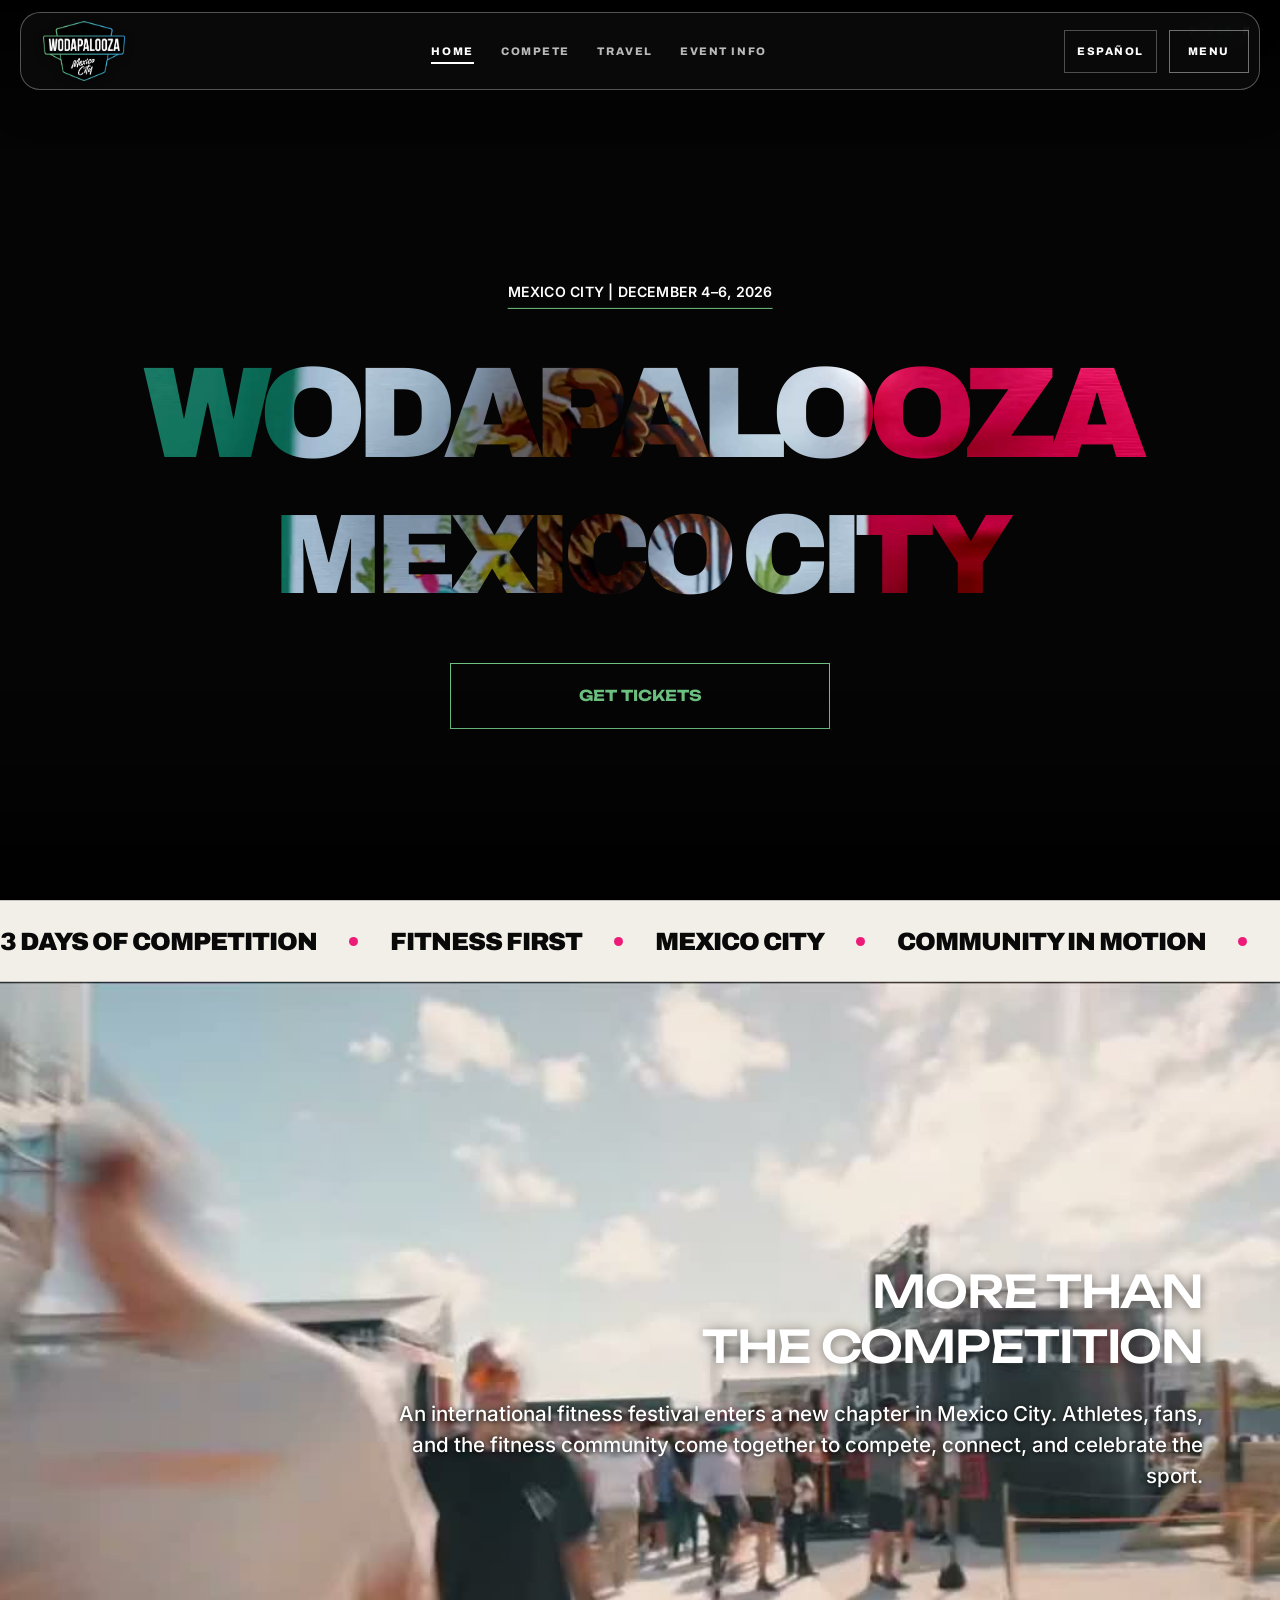
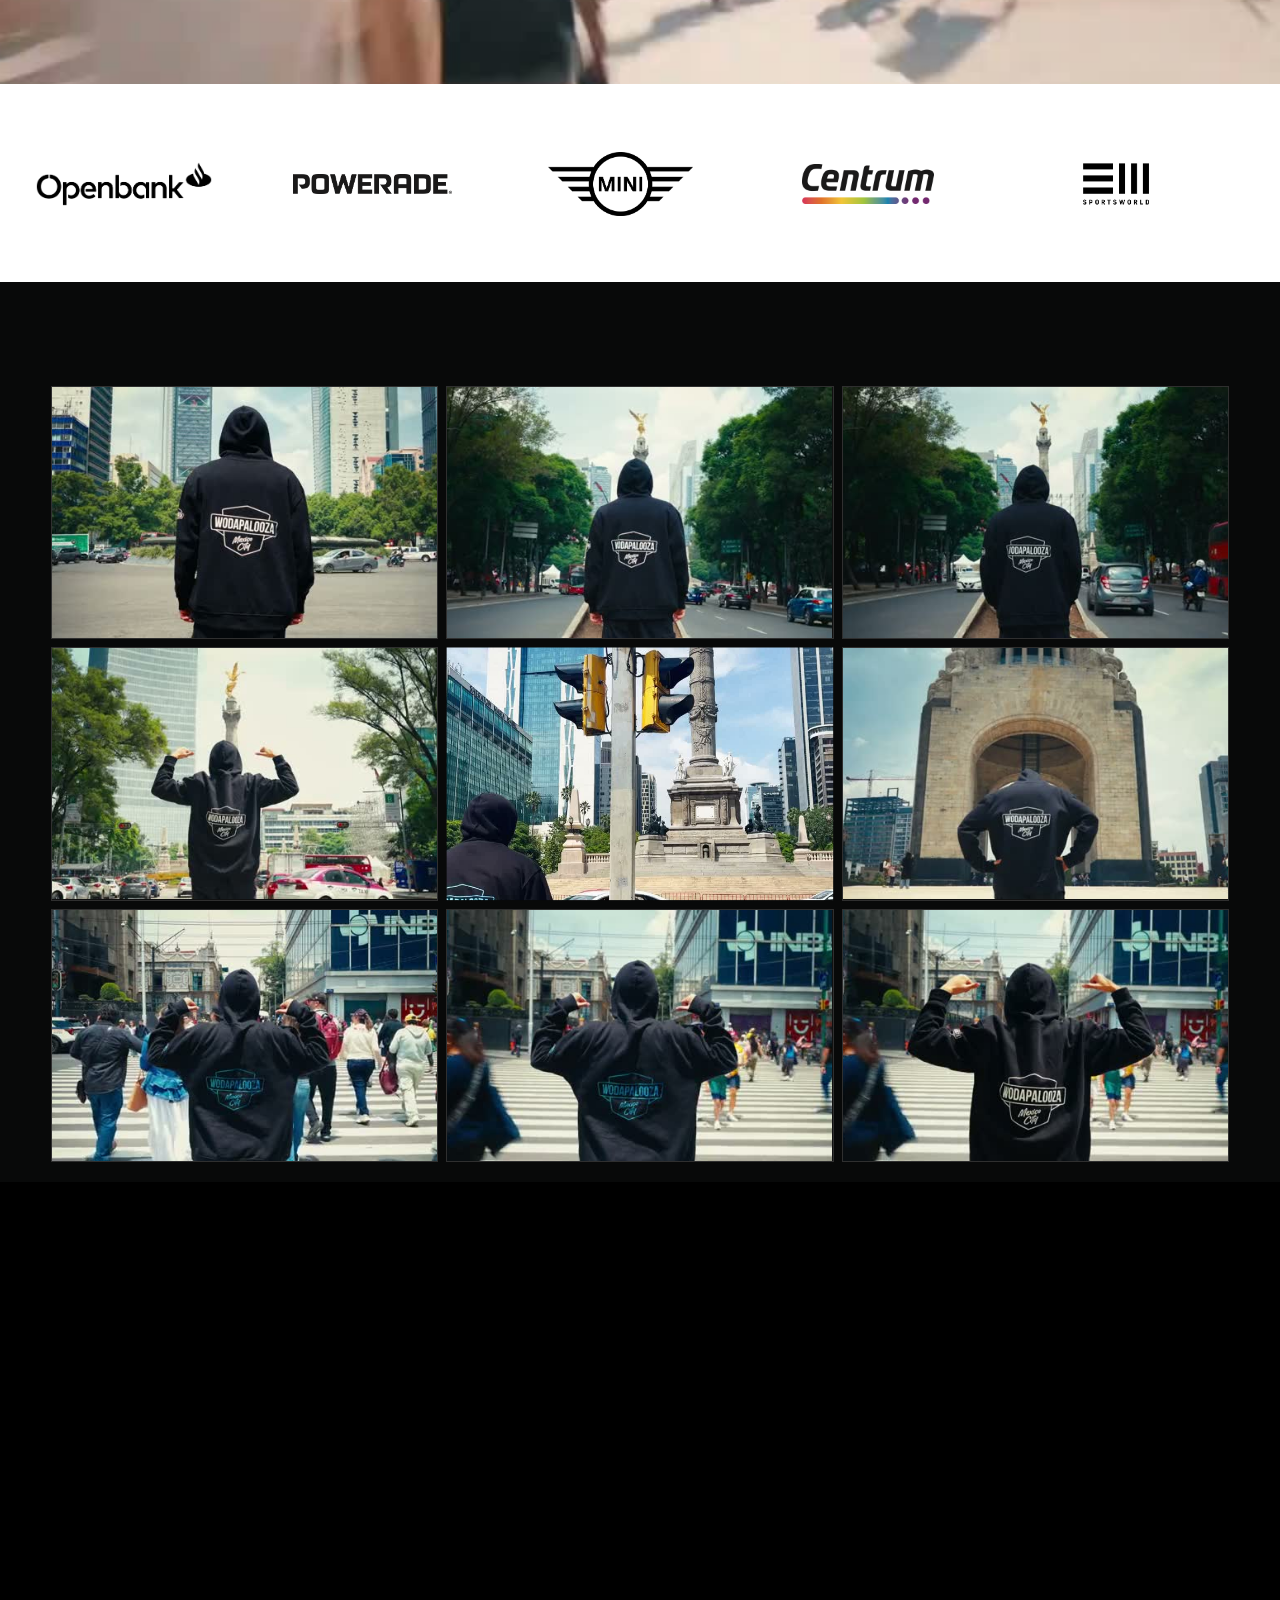
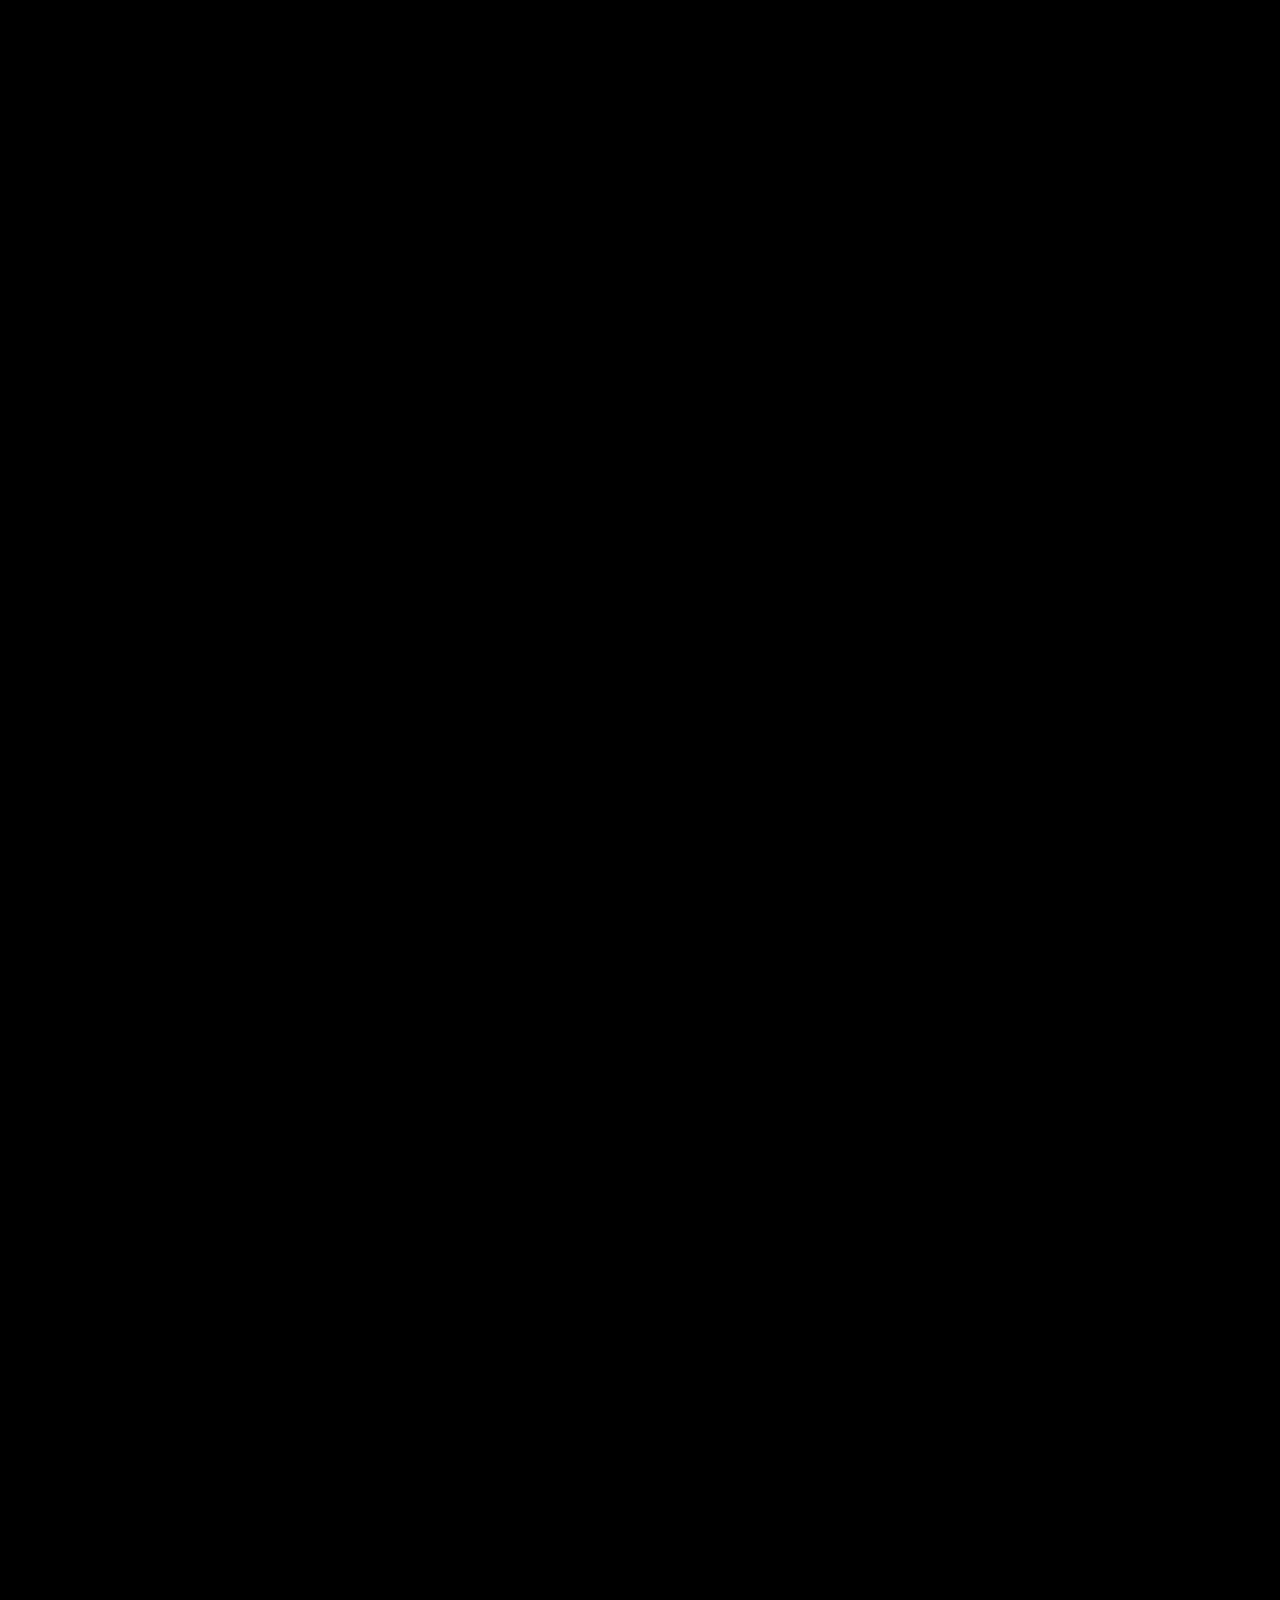
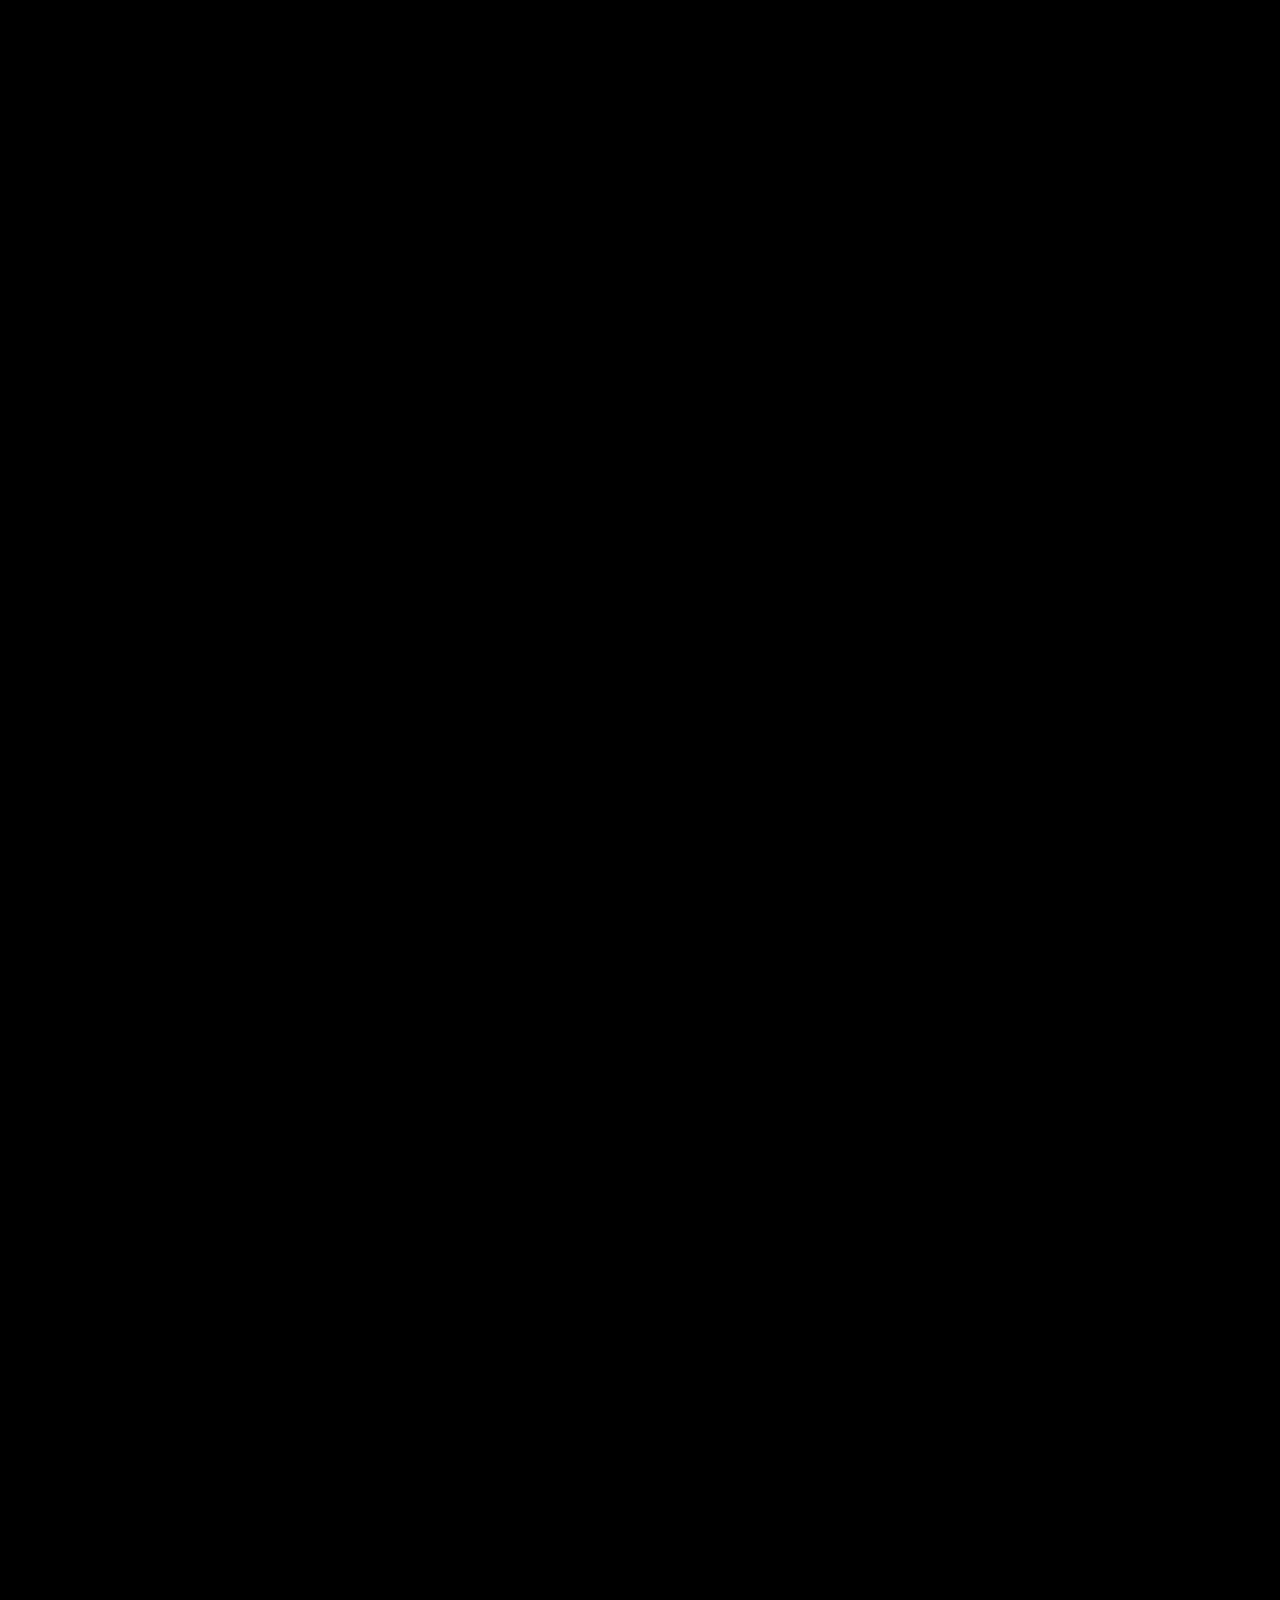
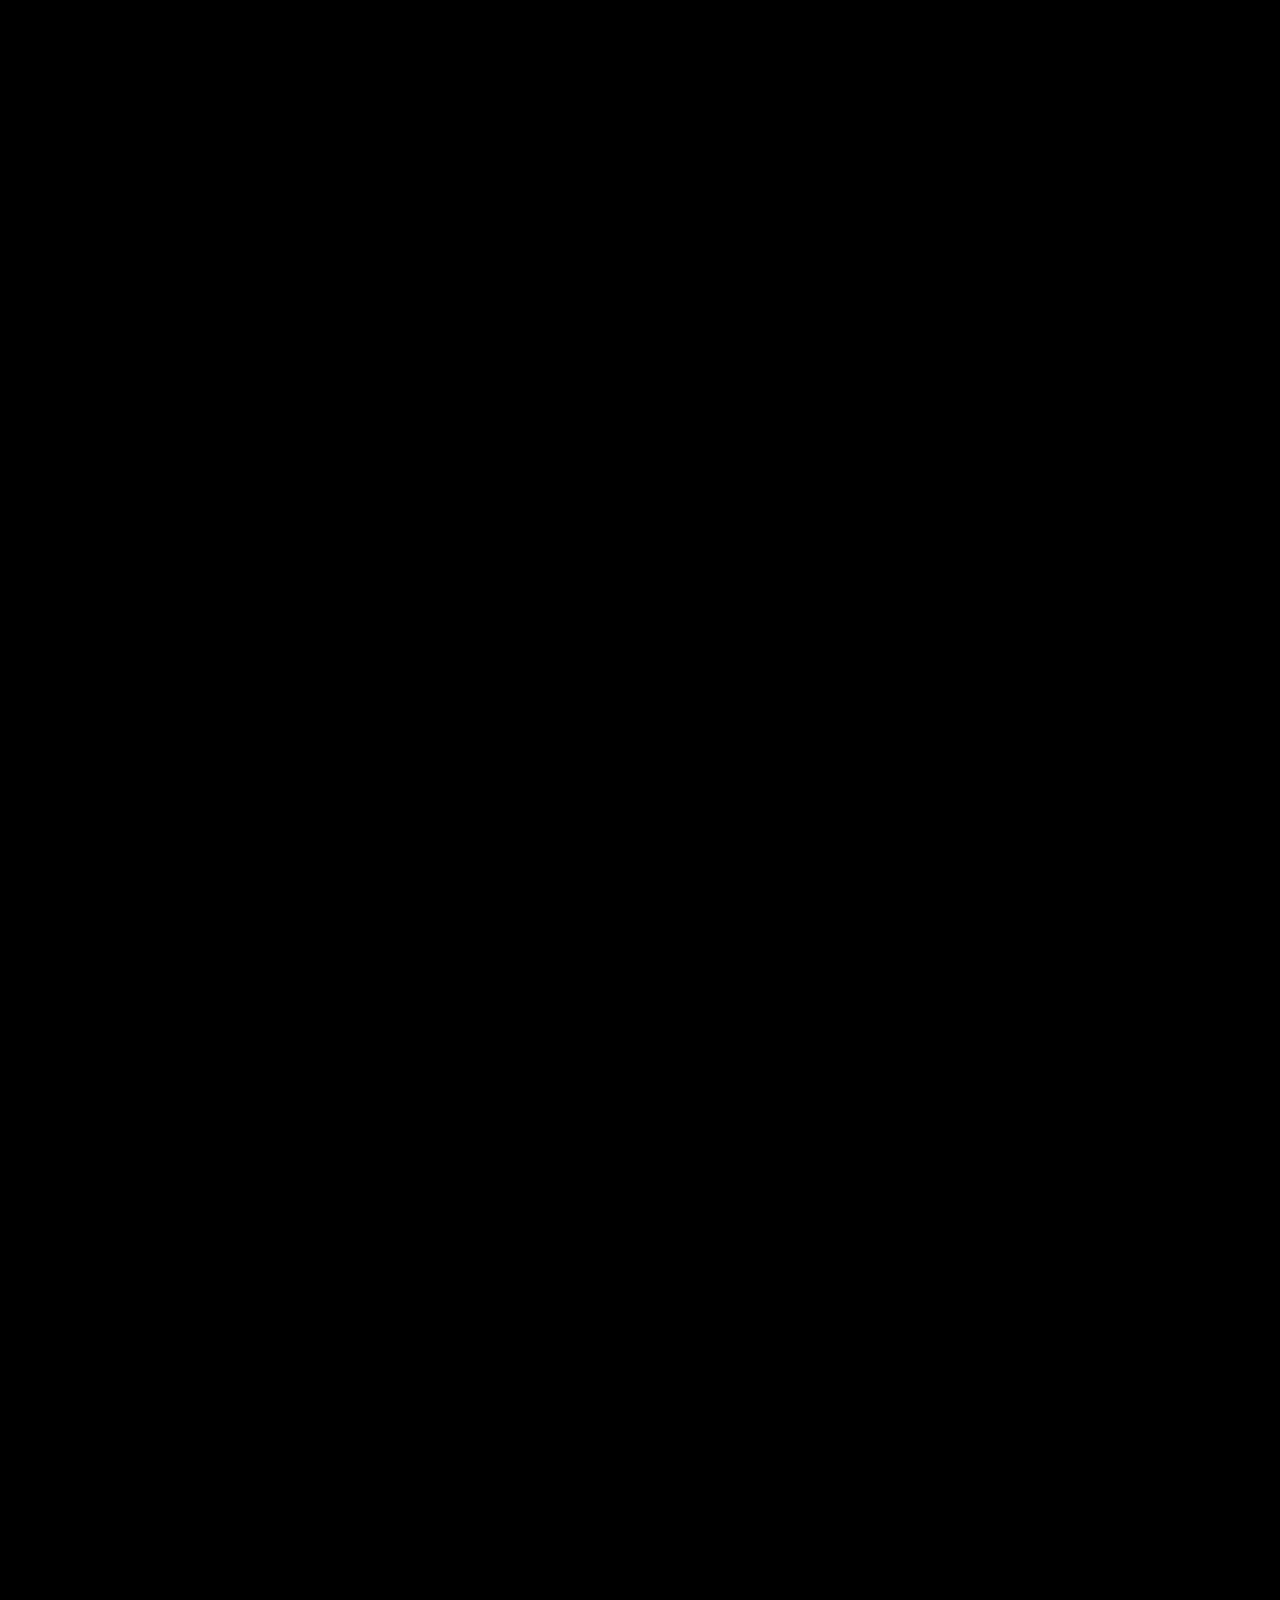
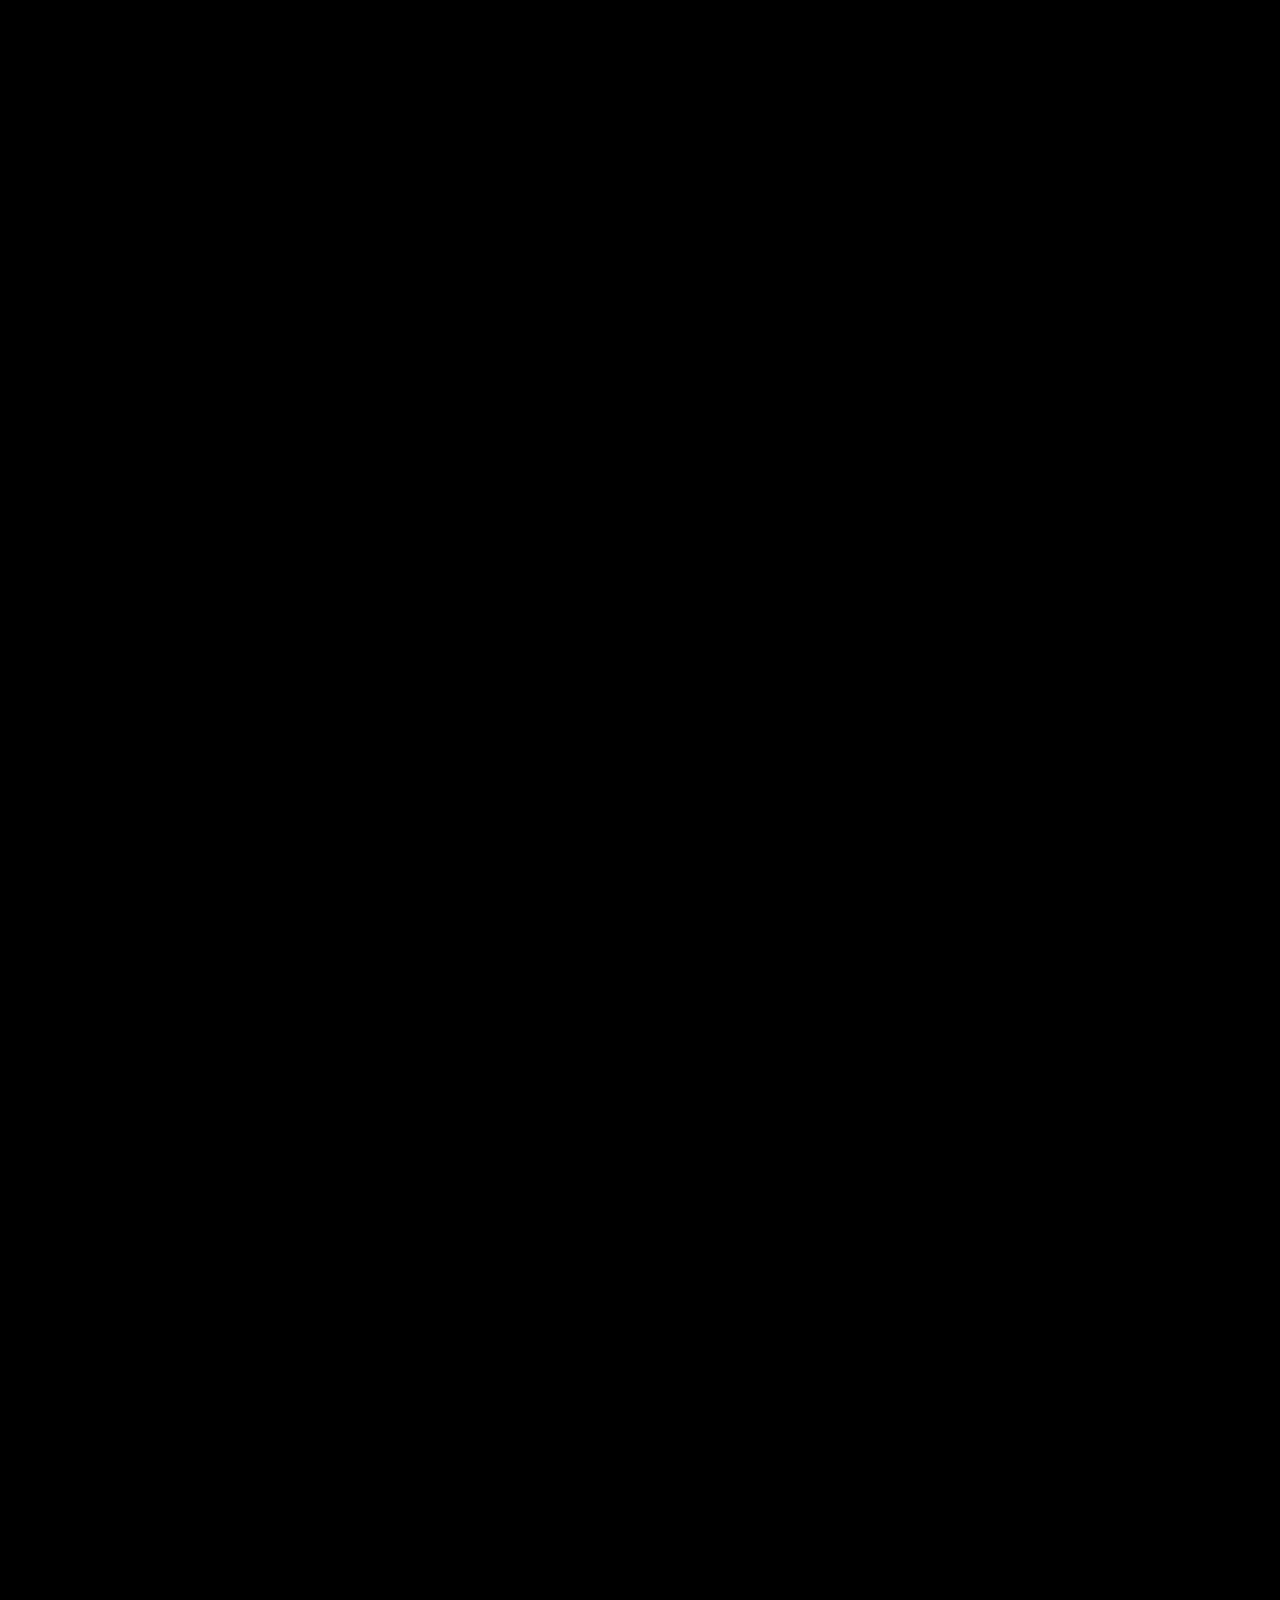
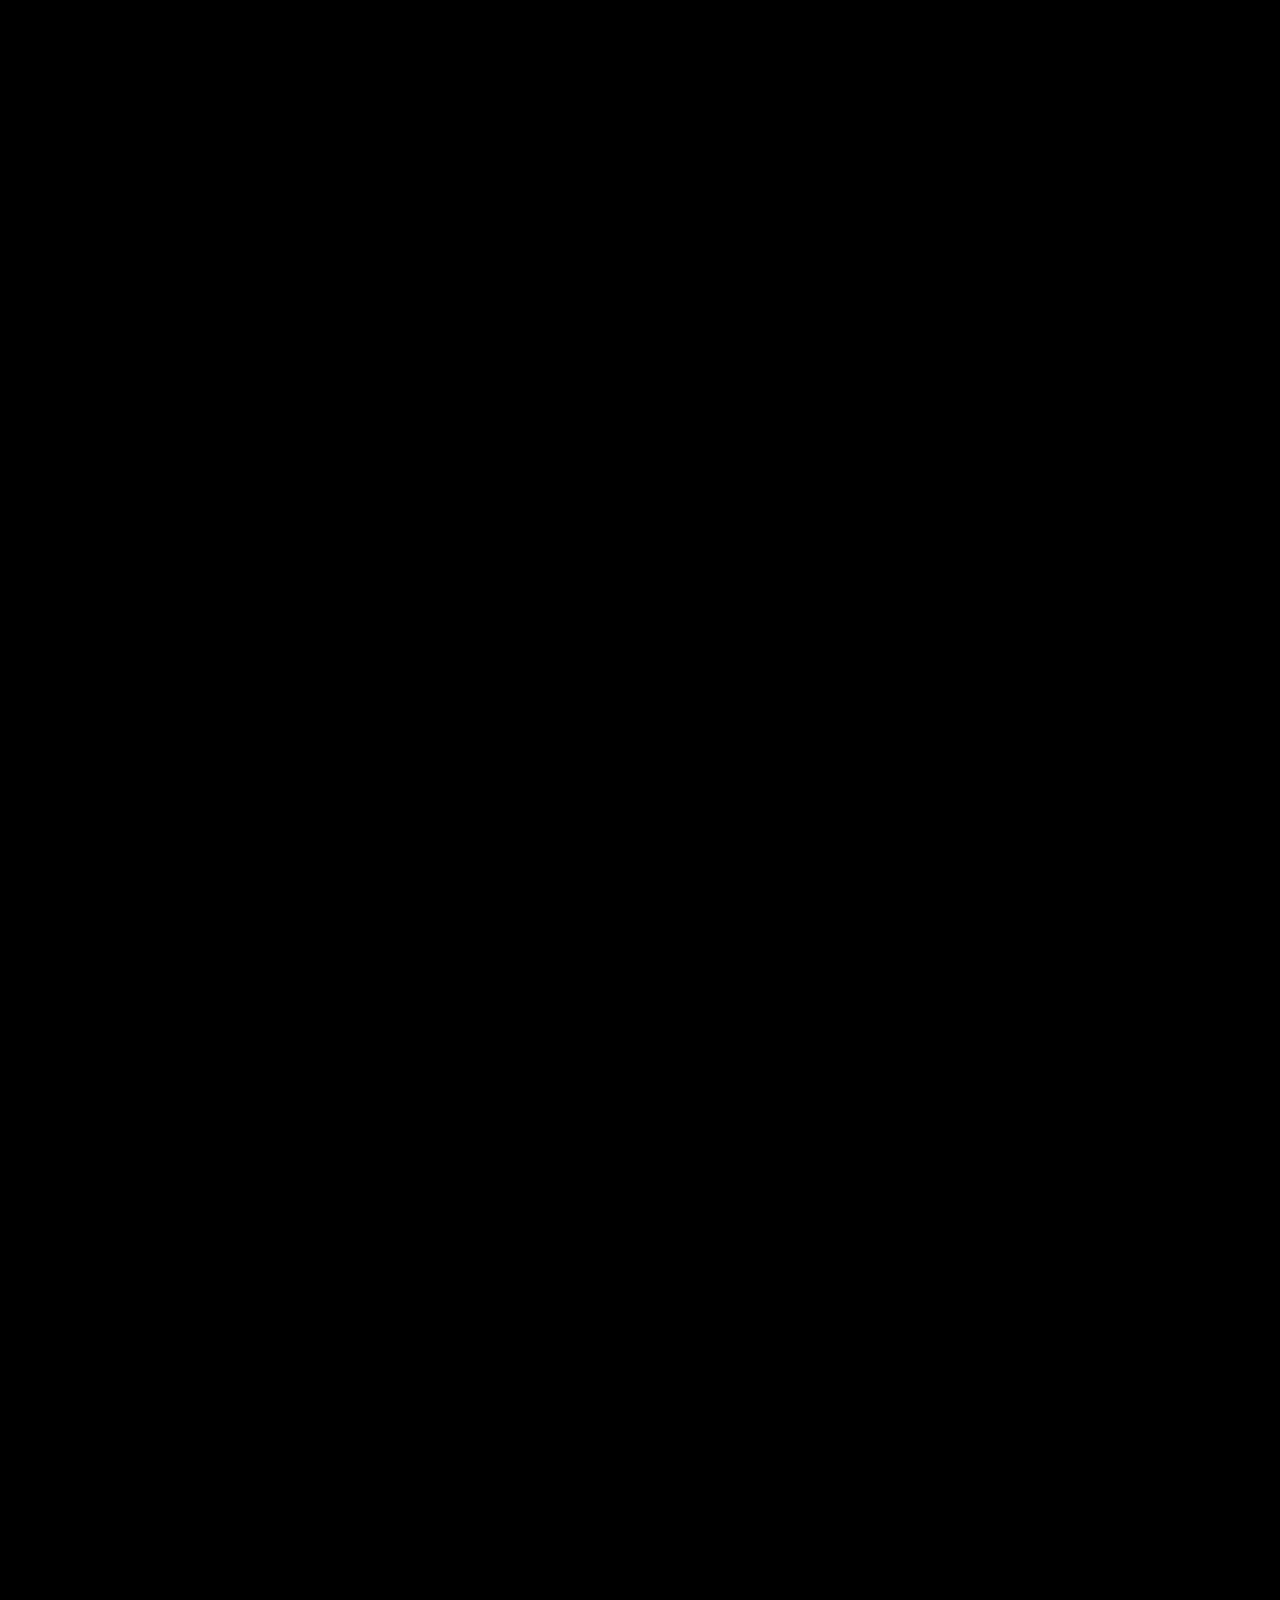
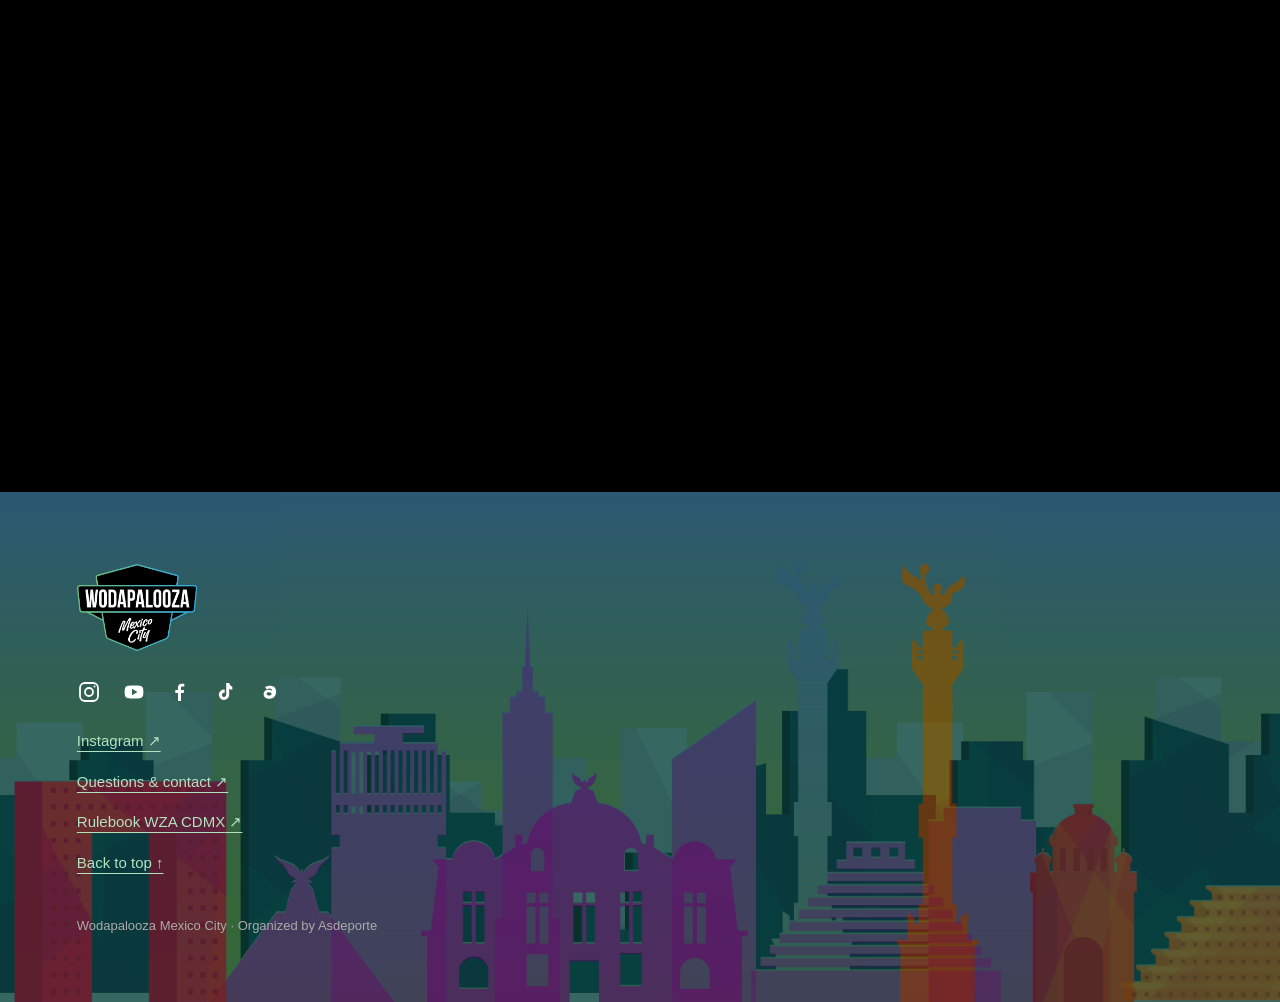
==== commit 60fa175b: "Rename the Mexico City tab to Travel The four nav labels were never specified by Asdeporte -- they w" ====
--- a/index.html
+++ b/index.html
@@ -1,7 +1,24 @@
 <!DOCTYPE html>
+<html lang="en">
 <meta charset="utf-8">
 <meta name="viewport" content="width=device-width,initial-scale=1">
-<title>WODAPALOOZA MEXICO CITY</title>
+<title data-lang-en="WODAPALOOZA MEXICO CITY" data-lang-es="WODAPALOOZA CIUDAD DE MÉXICO">WODAPALOOZA MEXICO CITY</title>
+<meta name="description" content="Wodapalooza arrives in Mexico City for the first time, December 4–6 2026 at Centro Ecuestre SEDENA. Three days of competition, fitness and community.">
+<!-- Social preview. Without og:* a shared link renders as a bare URL with no card; these tags
+     are not inferred from the page, they have to be declared. The URLs must be absolute — a
+     relative path resolves against the scraper, not this site, and silently yields no image. -->
+<meta property="og:type" content="website">
+<meta property="og:site_name" content="Wodapalooza Mexico City">
+<meta property="og:locale" content="en_US">
+<meta property="og:locale:alternate" content="es_MX">
+<meta property="og:url" content="https://wodapaloozamexico-v3.vercel.app/">
+<meta property="og:title" content="Wodapalooza Mexico City · December 4–6, 2026">
+<meta property="og:description" content="Wodapalooza arrives in Mexico City for the first time. Three days of competition, fitness and community at Centro Ecuestre SEDENA.">
+<meta property="og:image" content="https://wodapaloozamexico-v3.vercel.app/media/social/og-1200x630.jpg">
+<meta property="og:image:width" content="1200">
+<meta property="og:image:height" content="630">
+<meta property="og:image:alt" content="The Monumento a la Revolución lit red with the Wodapalooza Mexico City mark locked over it">
+<meta name="twitter:card" content="summary_large_image">
 <!-- Tab icon. Without these the browser probes /favicon.ico on every load and 404s. Both are
      the same mark the header and footer already use, padded from 450x328 to a square with
      transparent margin so the shield is not stretched. Declaring the icon explicitly is what
@@ -1592,7 +1609,7 @@
 
 <nav class="site-nav" aria-label="Wodapalooza Mexico navigation">
   <a class="site-brand" href="#top" aria-label="Back to the beginning"><img src="media/logo/mark-gradient.png" alt="Wodapalooza Mexico City"></a>
-  <div class="site-links" aria-label="Explore"><a href="#top" data-lang-en="Home" data-lang-es="Inicio">Home</a><a href="compete.html" data-lang-en="Compete" data-lang-es="Compite">Compete</a><a href="mexico-city.html" data-lang-en="Mexico City" data-lang-es="Ciudad de México">Mexico City</a><a href="#b12" data-lang-en="Event Info" data-lang-es="Información del evento">Event Info</a></div>
+  <div class="site-links" aria-label="Explore"><a href="#top" data-lang-en="Home" data-lang-es="Inicio">Home</a><a href="compete.html" data-lang-en="Compete" data-lang-es="Compite">Compete</a><a href="mexico-city.html" data-lang-en="Travel" data-lang-es="Viaje">Travel</a><a href="event-info.html" data-lang-en="Event Info" data-lang-es="Información del evento">Event Info</a></div>
   <div class="site-actions"><button class="site-lang" type="button" data-lang-toggle aria-label="Switch to Spanish" aria-pressed="false">Español</button><button class="site-menu" type="button" aria-expanded="false" aria-controls="site-panel" data-lang-en="Menu" data-lang-es="Menú">Menu</button></div>
 </nav>
 <aside class="site-panel" id="site-panel" aria-label="Site index">
@@ -1813,6 +1830,10 @@
 </section>
 
 <!-- ─────────── BEAT 8 · THE MESSAGE ─────────── -->
+<!-- RETIRED. Hidden by #b8.recovery-retired{display:none} at the top of this file, so nothing
+     below renders. It is kept only so the beat can be restored with its timing intact.
+     Note before reusing it: the SVG copy inside still reads "18 AL 26 DE AGOSTO", the 2026
+     qualifier window, which closed on 26 August 2026. Update that text before un-retiring. -->
 <section class="beat recovery-retired" id="b8" data-scrub-warp="0.60,0.71" data-join-in>
   <div class="stage">
     <div class="b8world">
@@ -3213,8 +3234,19 @@
     }
   };
   if (langToggle) {
+    /* Same key and same storage as js/lang.js, so the choice survives moving between the film
+       and the standalone pages. Without this a reader who picked Español on Compete and then
+       clicked Home landed back in English. sessionStorage, not localStorage: a language pick
+       lasts the visit. Both calls are wrapped because Safari in private mode throws on them,
+       and a toggle that throws would leave the page half-translated. */
+    const LANG_KEY = 'wza-lang';
     let language = 'en';
-    langToggle.addEventListener('click', () => { language = language === 'en' ? 'es' : 'en'; applyLanguage(language); });
+    try { if (sessionStorage.getItem(LANG_KEY) === 'es') language = 'es'; } catch (e) {}
+    langToggle.addEventListener('click', () => {
+      language = language === 'en' ? 'es' : 'en';
+      try { sessionStorage.setItem(LANG_KEY, language); } catch (e) {}
+      applyLanguage(language);
+    });
     applyLanguage(language);
   }
 
--- a/css/s01-s02-presentation.css
+++ b/css/s01-s02-presentation.css
@@ -24,13 +24,13 @@
 body.s01-controls-visible #b11 .stage,body.s01-controls-visible #b11 .stage *{pointer-events:none!important}
 #v3-mosaic .plate{clip-path:inset(0 0 var(--sponsor-height) 0)}
 #v3-mosaic .s02-copy{position:absolute;z-index:2;right:6%;top:calc((100svh - var(--sponsor-height) + 90px)/2);transform:translateY(-50%);width:min(64%,1000px);text-align:right;color:#fff}
-#v3-mosaic .s02-copy h2{margin:0;font:500 clamp(28px,3vw,49px)/1.25 WZA-Unbounded,Arial,sans-serif;letter-spacing:-.025em;text-transform:uppercase;text-shadow:0 2px 12px #0008;opacity:var(--s02-heading-opacity,1);transform:translateY(var(--s02-heading-y,0px))}
+#v3-mosaic .s02-copy h2{margin:0;font:500 clamp(30px,3.5vw,64px)/1.22 WZA-Unbounded,Arial,sans-serif;letter-spacing:-.025em;text-transform:uppercase;text-shadow:0 2px 12px #0008;opacity:var(--s02-heading-opacity,1);transform:translateY(var(--s02-heading-y,0px))}
 /* Body copy up one step at direct request — it read small against the heading above it.
    Ceiling 18px -> 22px, floor 14 -> 15, fluid middle widened to match, so the ratio to the h2
    tightens rather than the line simply growing on the widest screens. Leading eased 1.6 -> 1.55
    because a larger size does not need as much of it, and max-width up so it still sets on three
    lines instead of spilling to four. Heading, position and reveal animation untouched. */
-#v3-mosaic .s02-copy p{max-width:820px;margin:24px 0 0 auto;font:500 clamp(15px,1.35vw,22px)/1.55 WZA-Inter,Arial,sans-serif;letter-spacing:0;text-shadow:0 1px 5px #000;opacity:var(--s02-body-opacity,1);transform:translateY(var(--s02-body-y,0px))}
+#v3-mosaic .s02-copy p{max-width:900px;margin:26px 0 0 auto;font:500 clamp(16px,1.6vw,28px)/1.5 WZA-Inter,Arial,sans-serif;letter-spacing:0;text-shadow:0 1px 5px #000;opacity:var(--s02-body-opacity,1);transform:translateY(var(--s02-body-y,0px))}
 /* SPONSOR BAND — GEOMETRY TAKEN FROM socal.wodapalooza.com, NOT ESTIMATED.
    Measured on the live SoCal site at a 1440x900 viewport: each logo occupies a 155x66 slot,
    the gap between slots is 72px (so the pitch is 227px), the band section is 195px tall and
@@ -79,8 +79,8 @@
   #b0 .s01-ticket-button{min-height:56px;font-size:13px}
   #v3-mosaic{--sponsor-height:180px}
   #v3-mosaic .s02-copy{right:6%;width:88%}
-  #v3-mosaic .s02-copy h2{font-size:clamp(22px,5.6vw,38px)}
-  #v3-mosaic .s02-copy p{font-size:15px;margin-top:18px}
+  #v3-mosaic .s02-copy h2{font-size:clamp(24px,6.2vw,42px)}
+  #v3-mosaic .s02-copy p{font-size:16.5px;margin-top:18px}
   /* Scale the slot, do not squash it. The old rules here were for the 3-column grid this
      replaced: grid-template-columns is now inert, but height:48px against an unchanged
      155px width would have flattened every mark. Keep the SoCal ratio, just smaller.
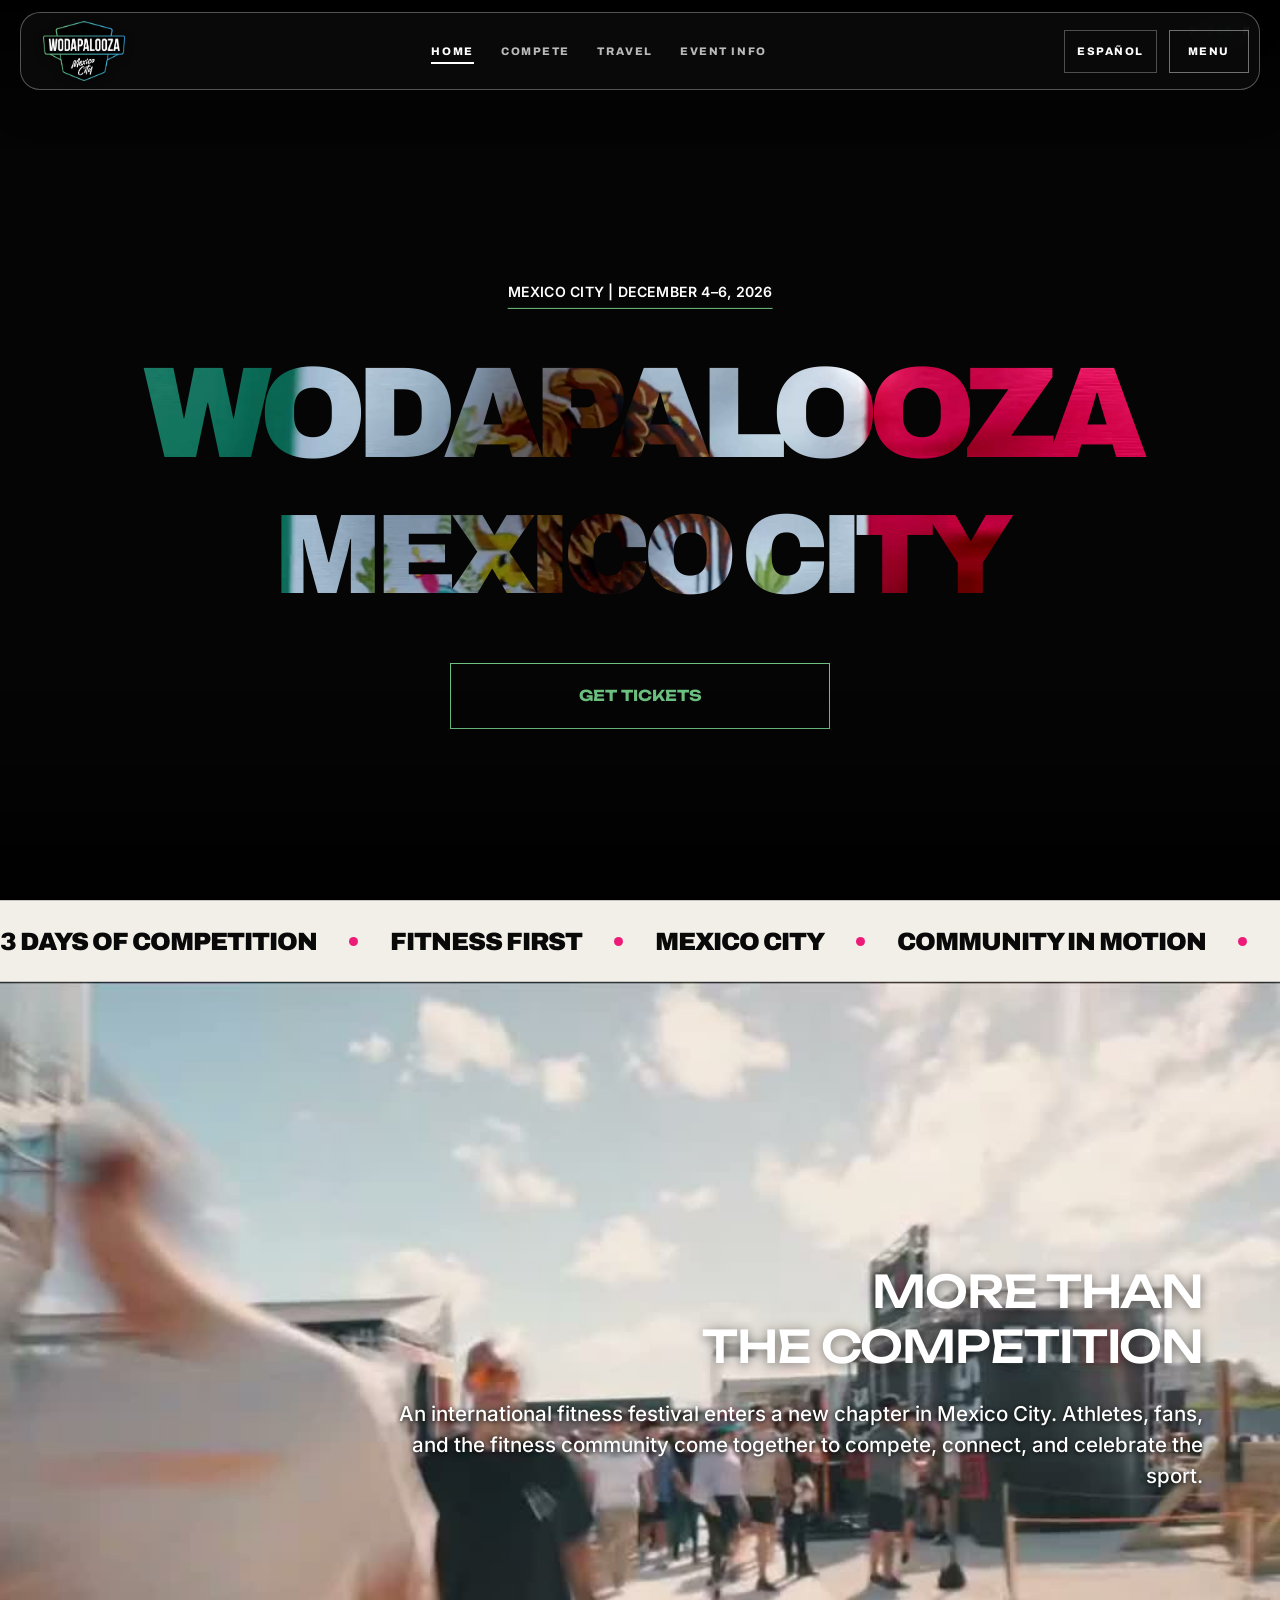
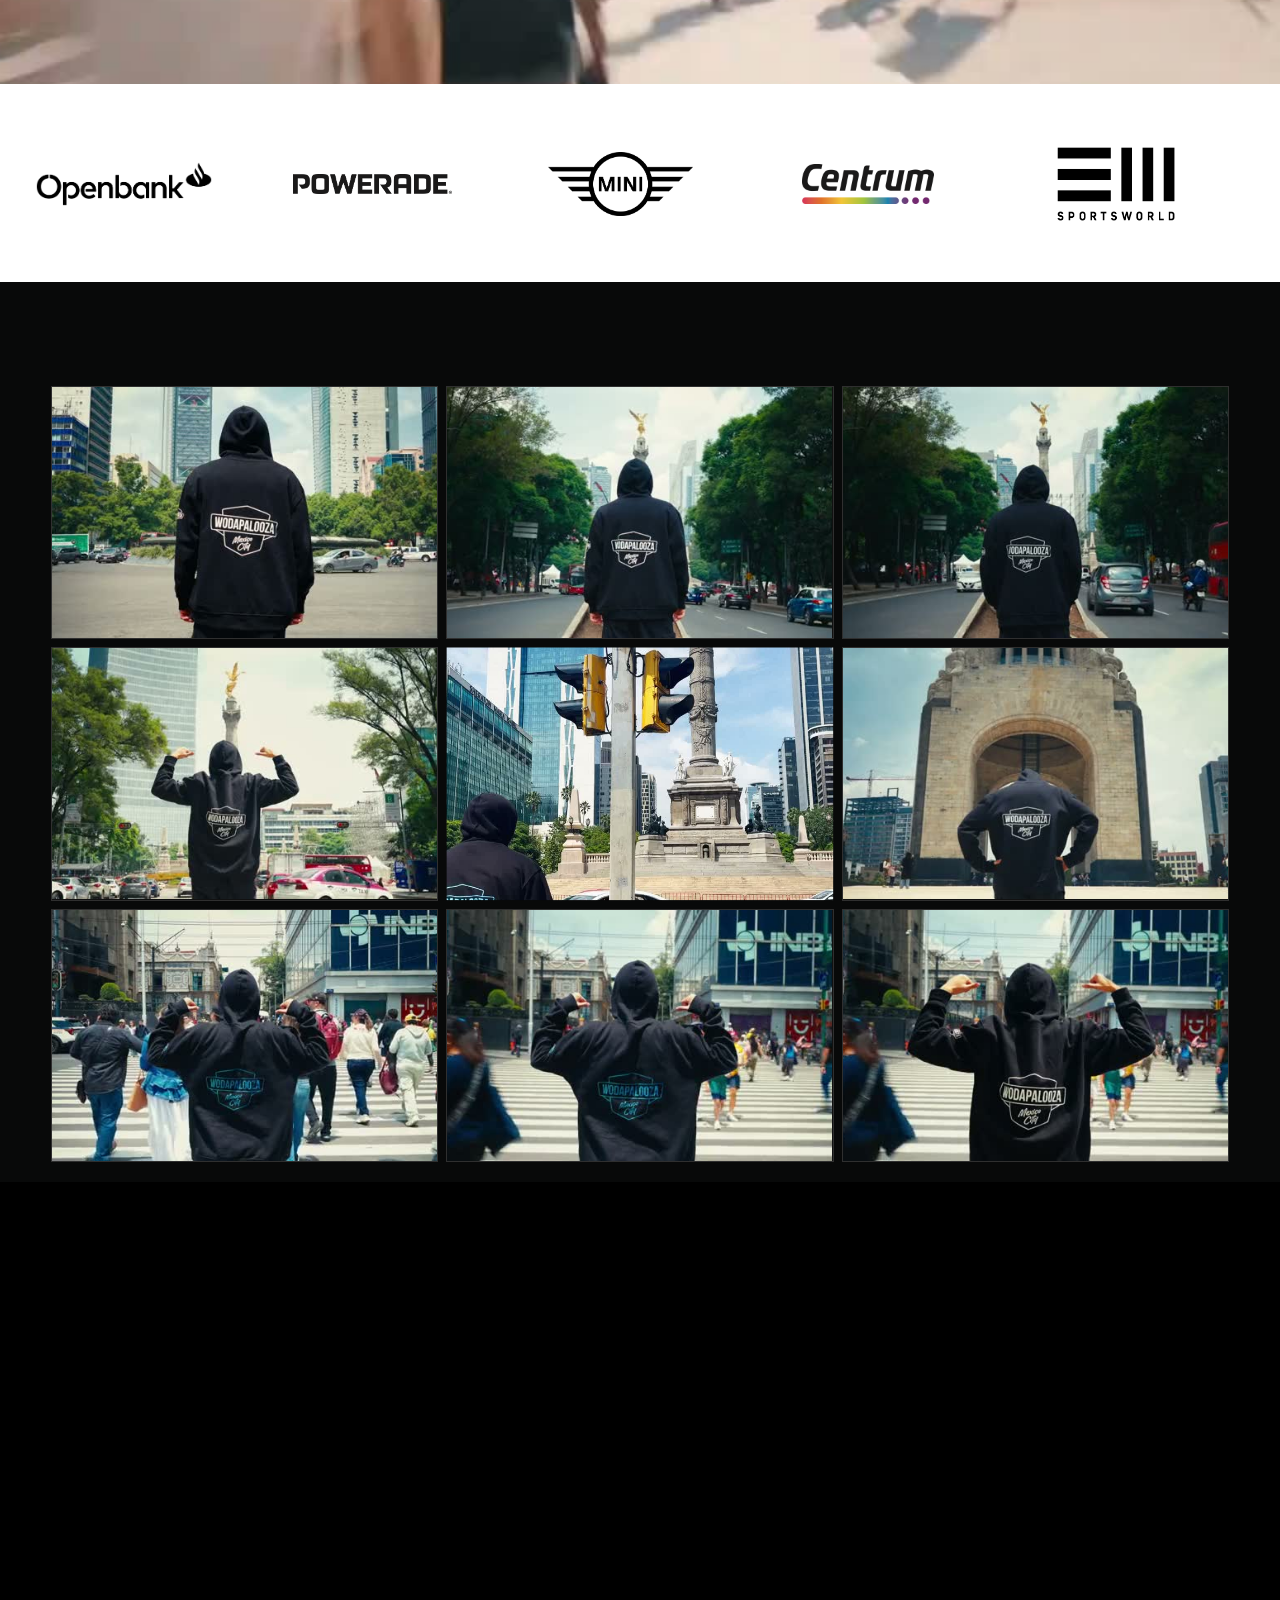
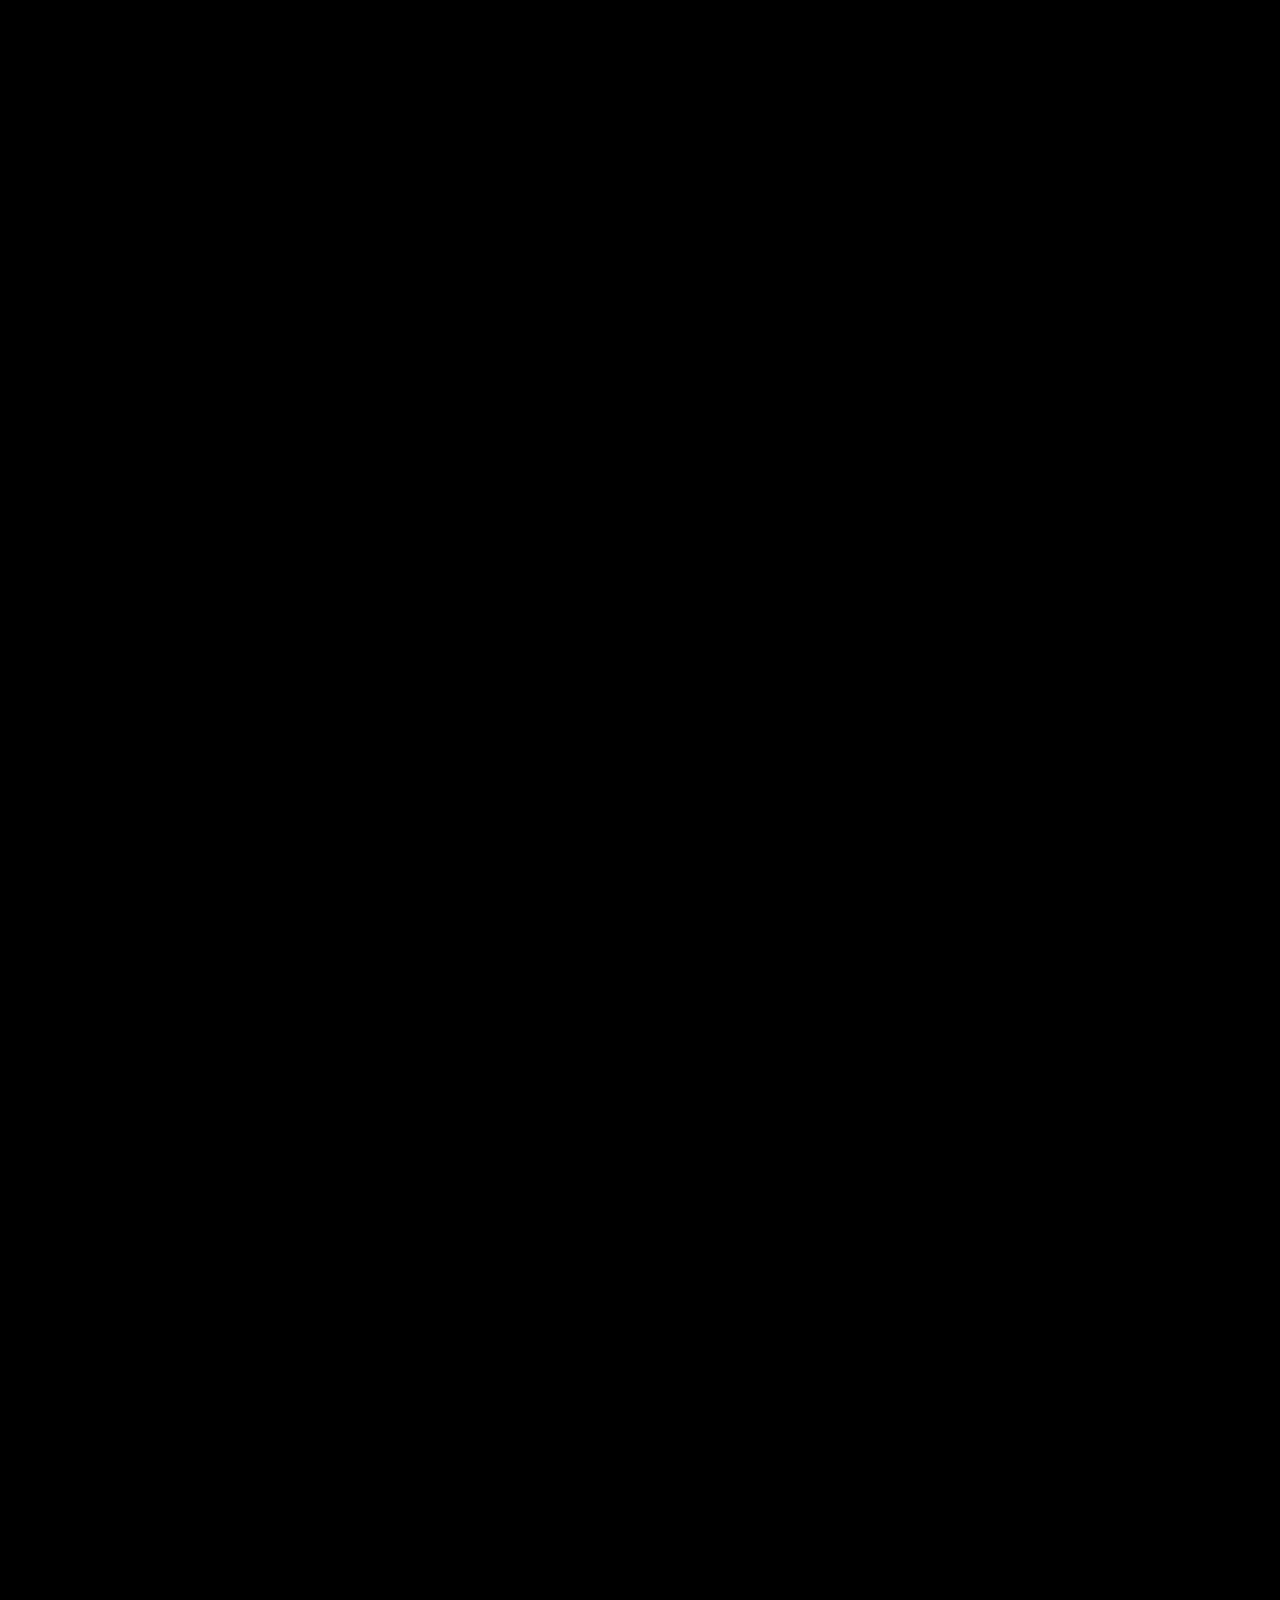
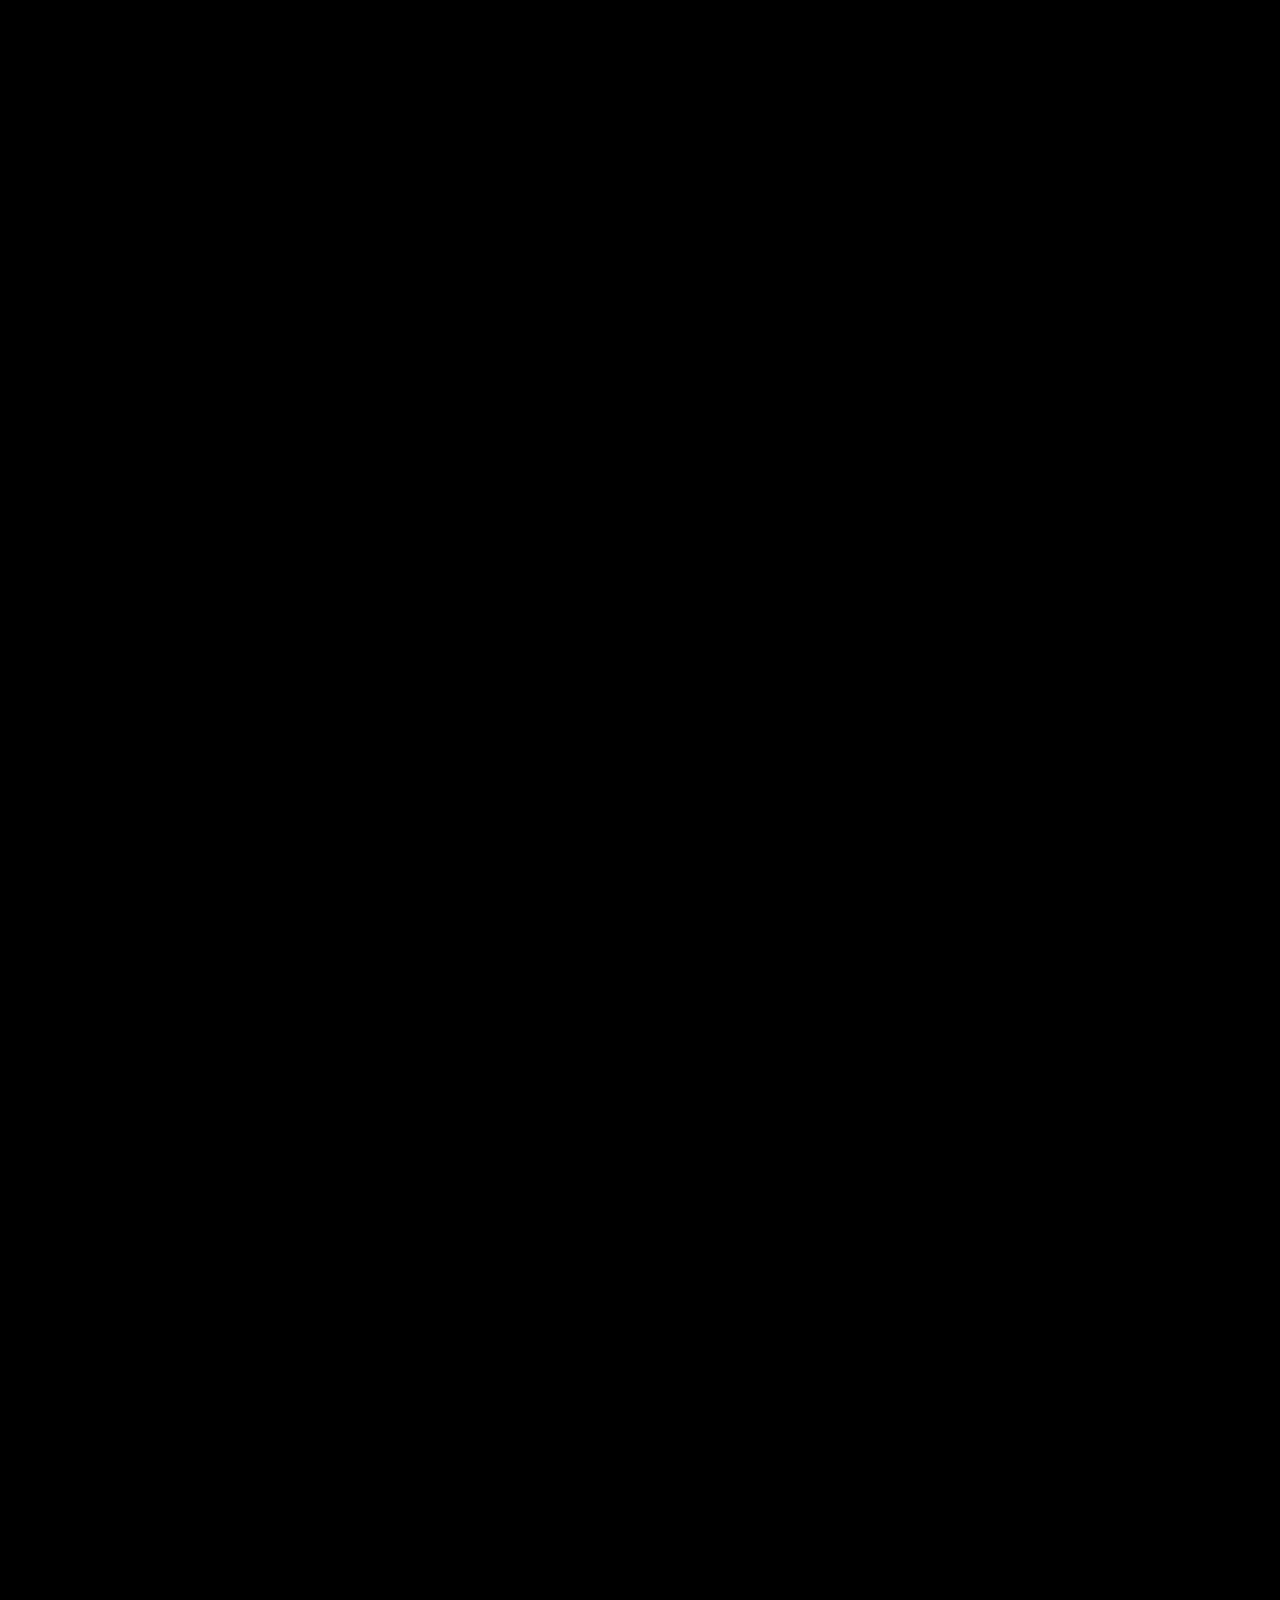
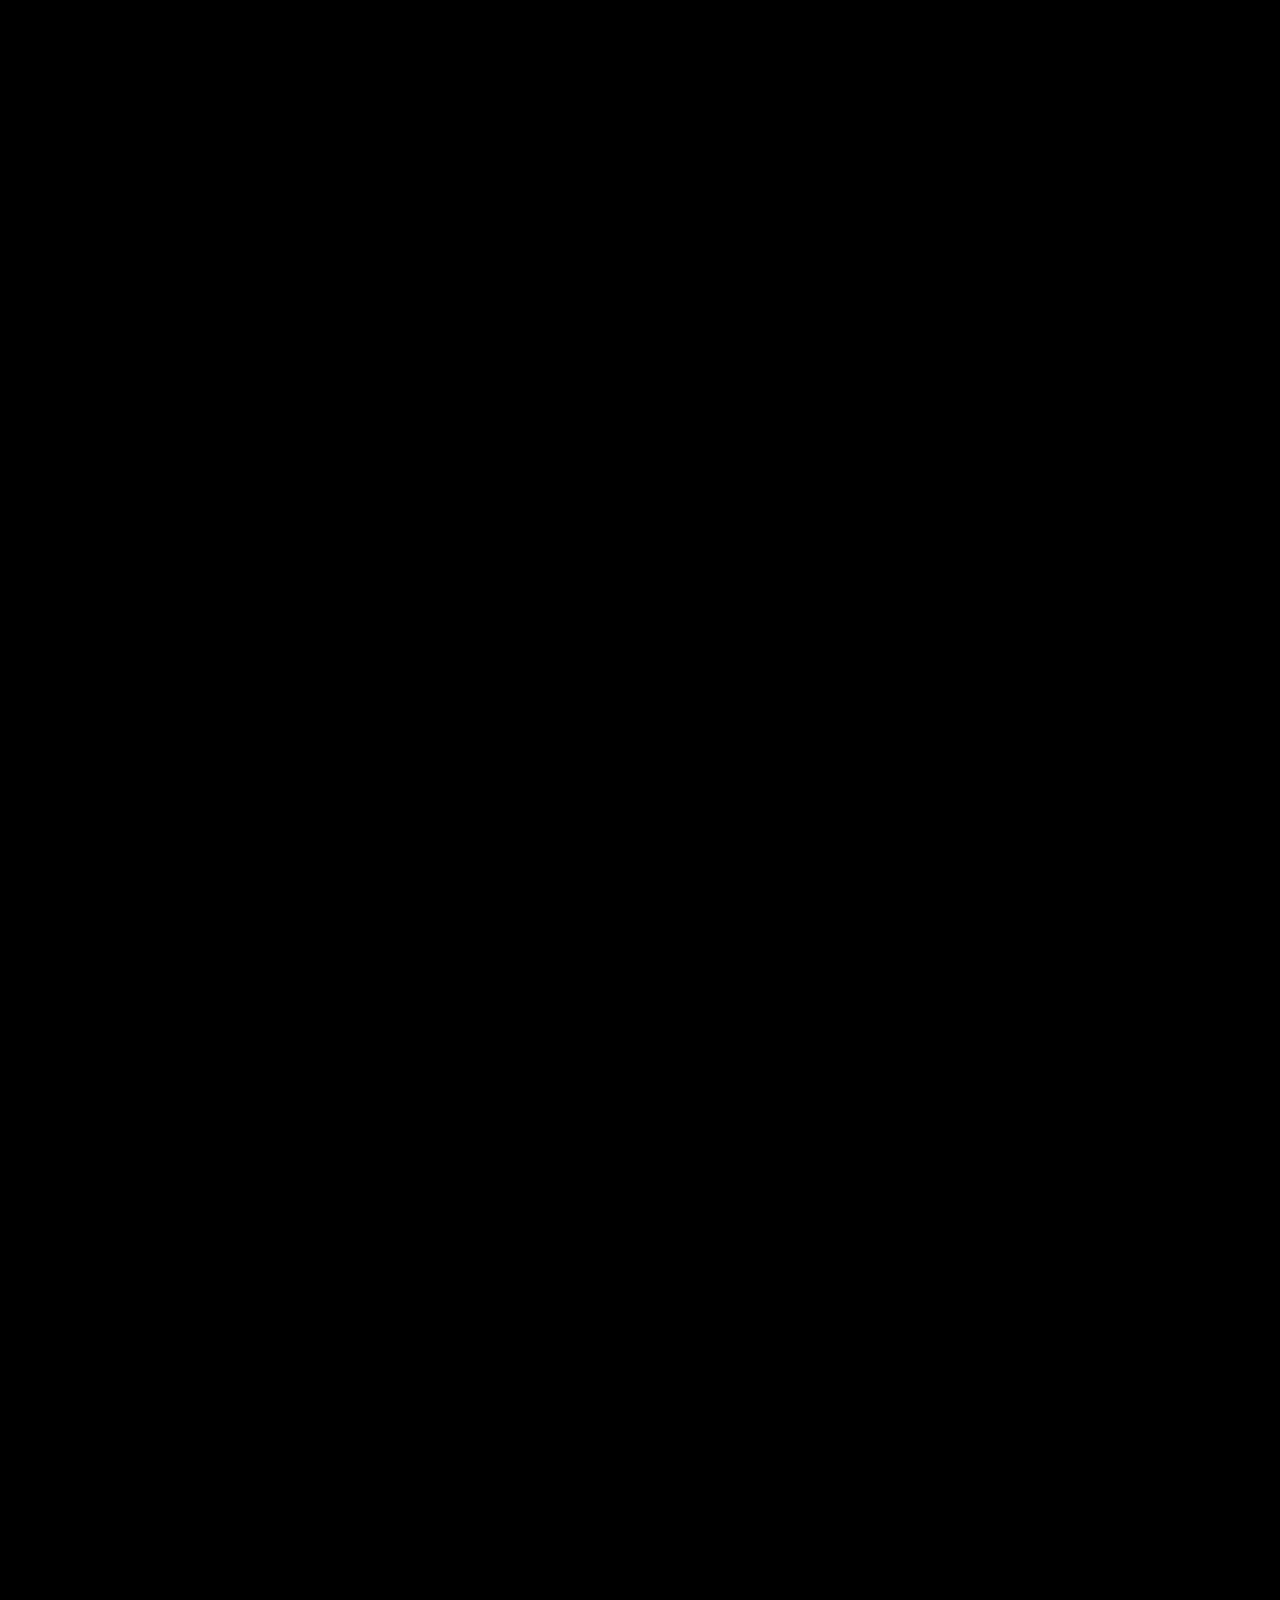
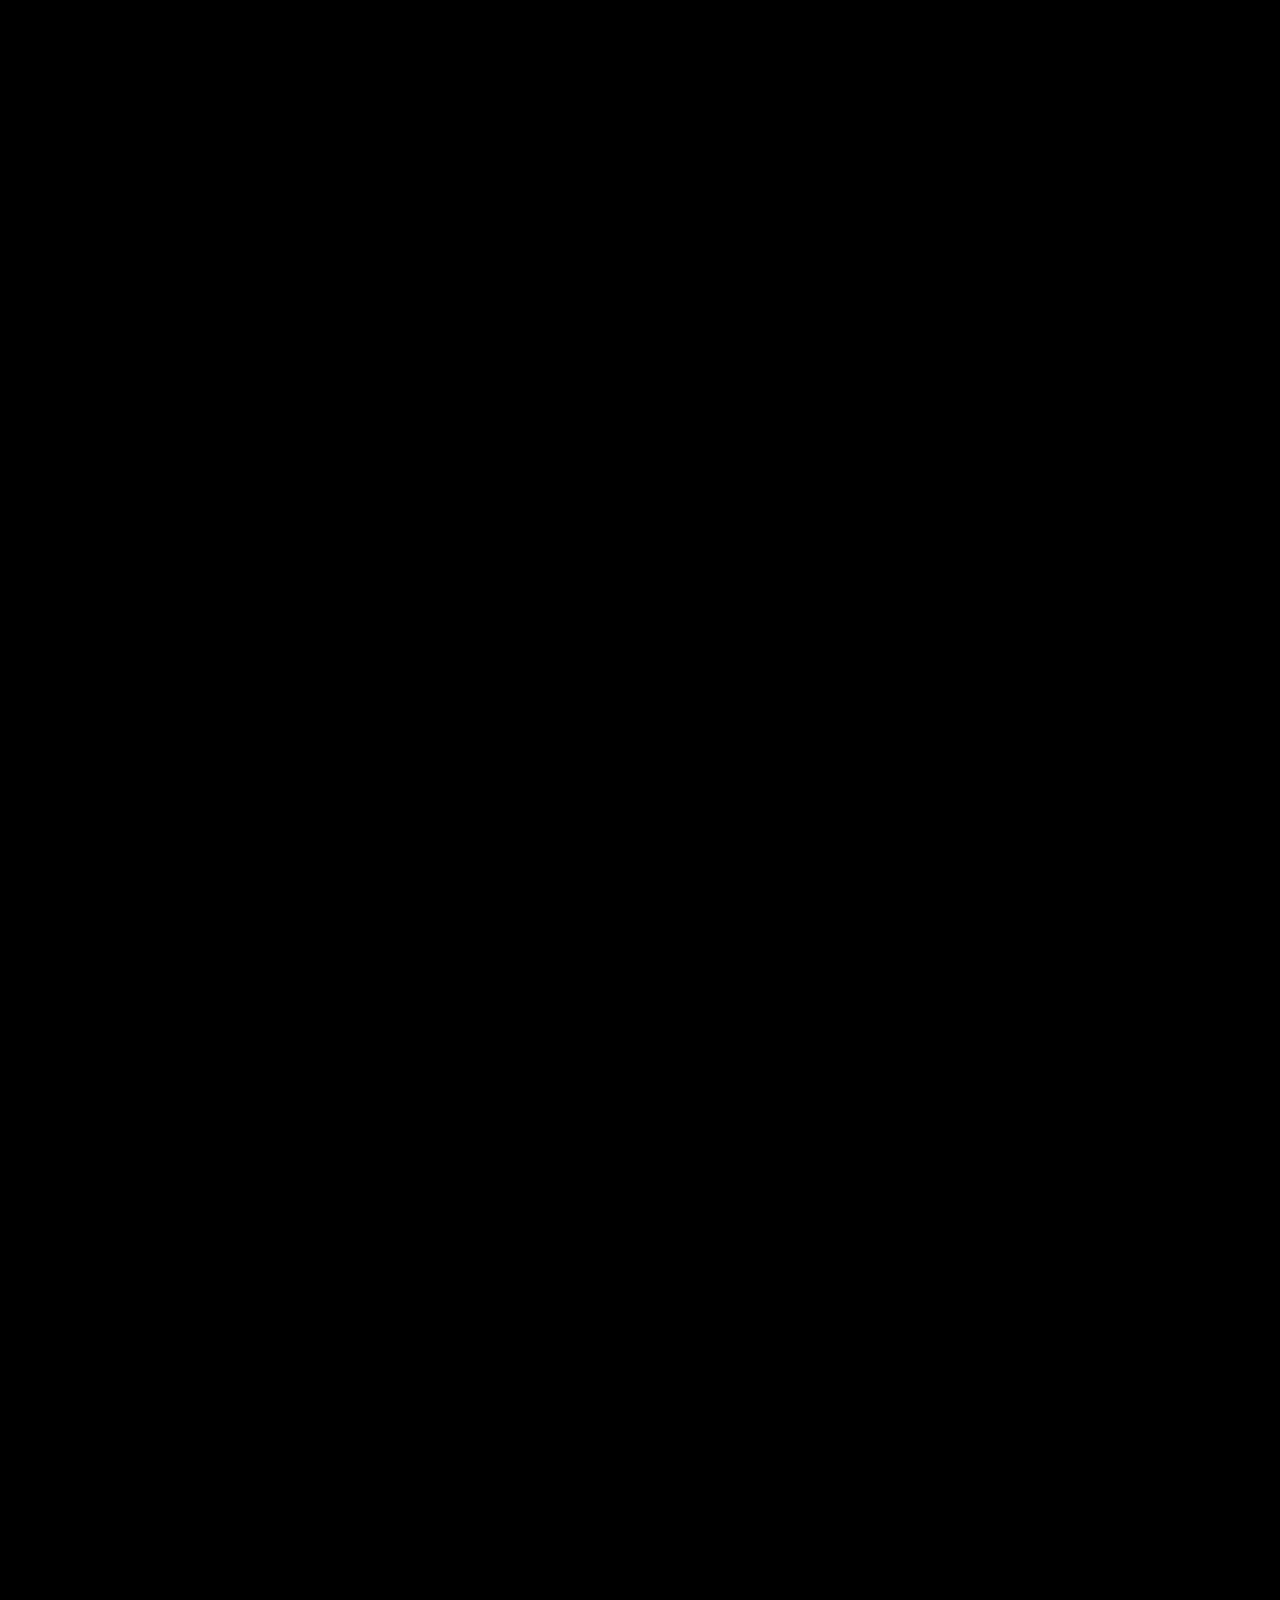
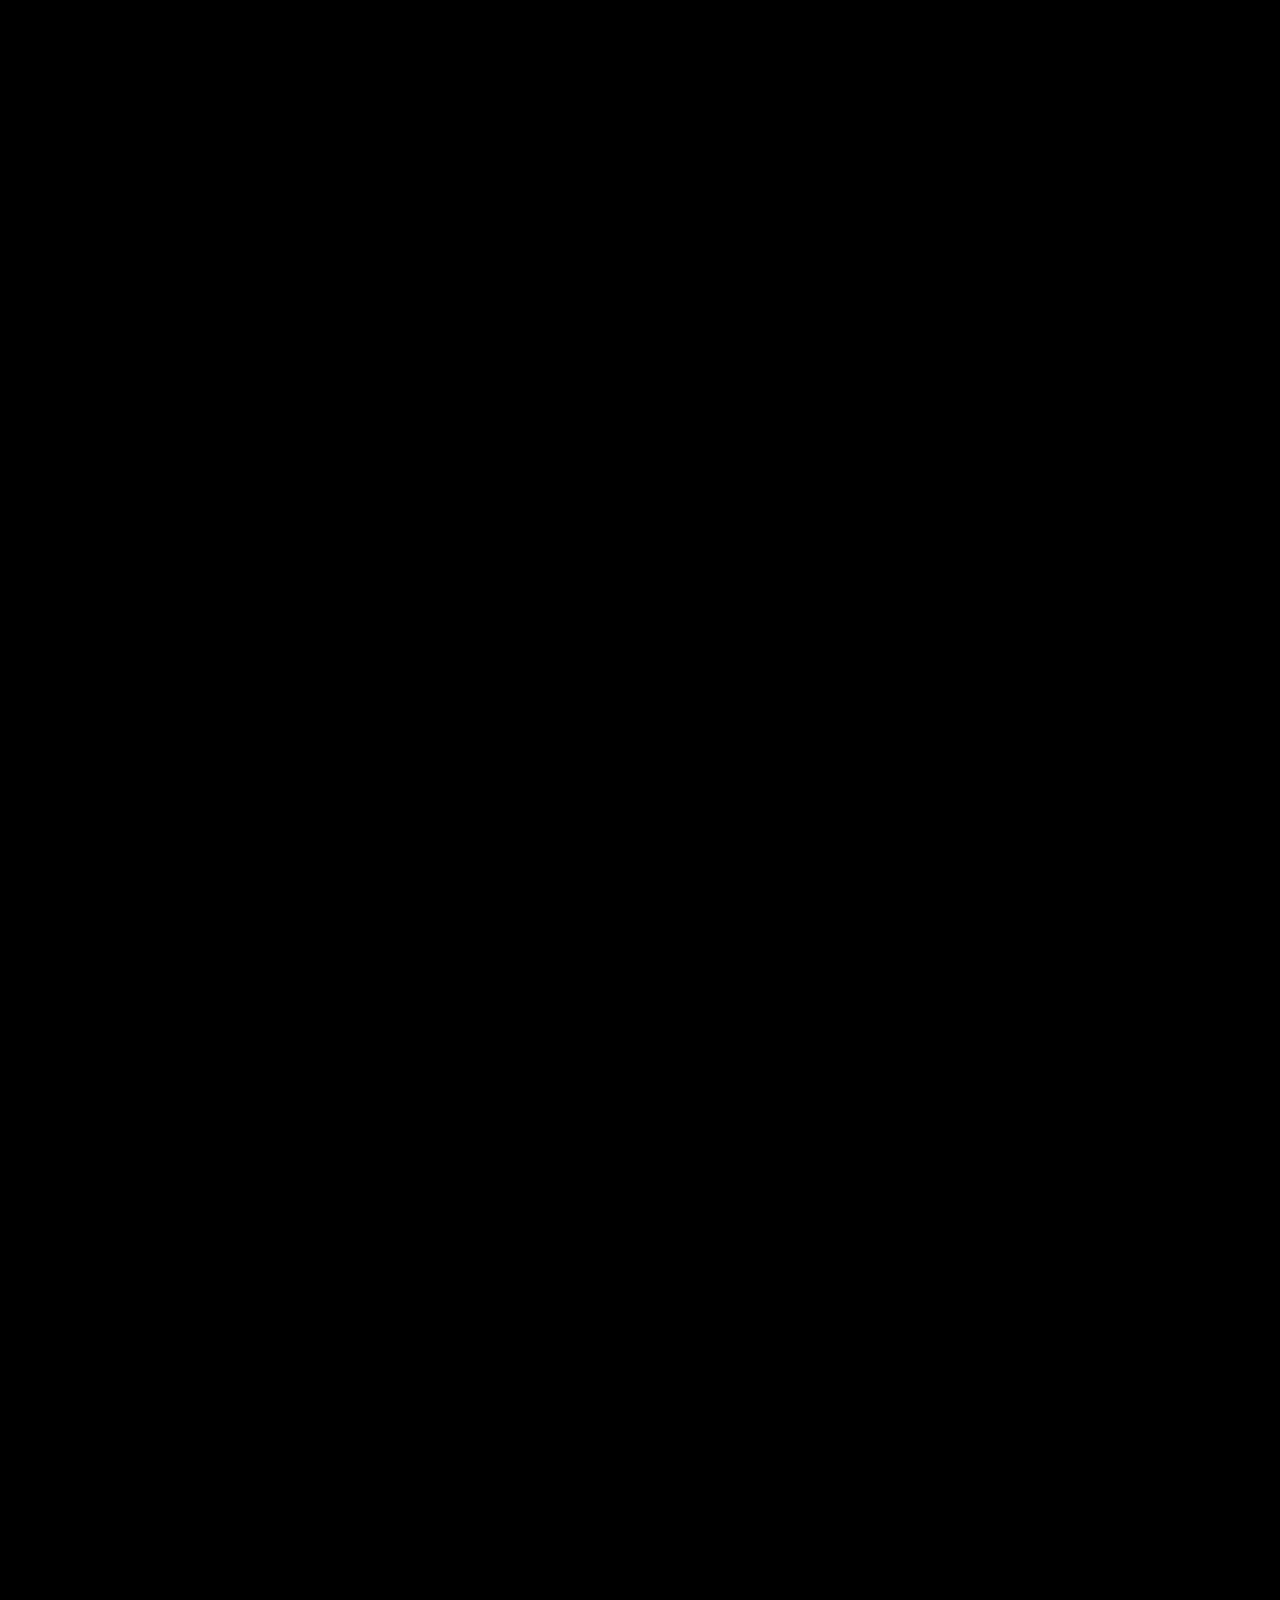
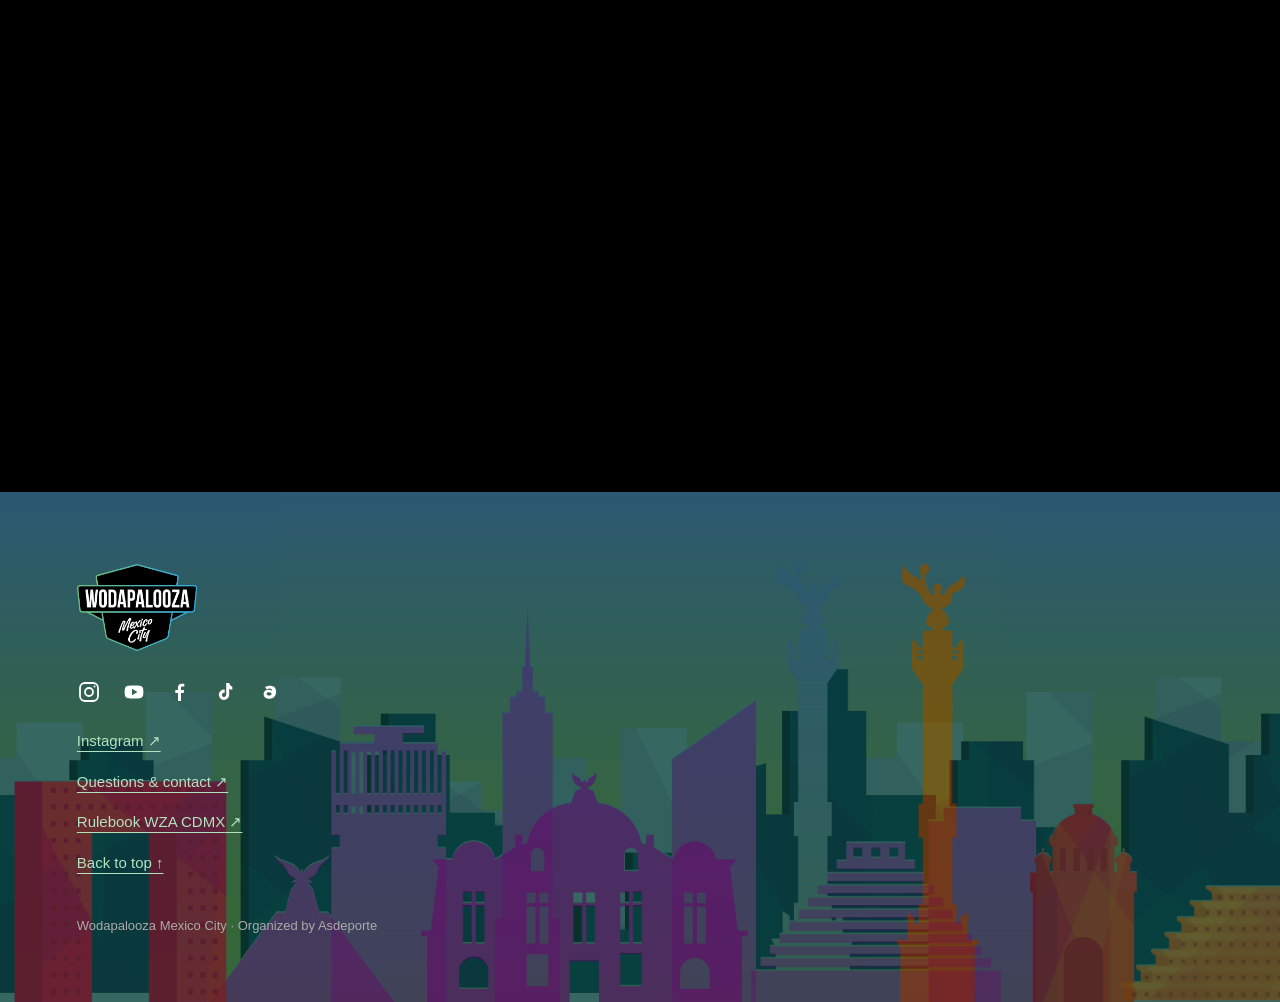
==== commit ebb7bed7: "Version the last two in-place asset replacements Same defect as the venue renders, found by auditing" ====
--- a/index.html
+++ b/index.html
@@ -1667,7 +1667,7 @@
 </div>
 
 <!-- V3 FITNESS-FIRST SPINE · MOSAIC / CROWD ENTRY -->
-<section class="beat" id="v3-mosaic" data-src="media/loop/s02-crowd-zocalo.mp4" data-join-in>
+<section class="beat" id="v3-mosaic" data-src="media/loop/s02-crowd-zocalo-v2.mp4" data-join-in>
   <div class="stage">
     <div class="plate">
       <img src="media/poster/s02-crowd-zocalo.jpg" alt="Wodapalooza athletes and crowd gathered at the event">
@@ -1695,7 +1695,7 @@
           <li class="s-powerade"><img src="assets/sponsors/mx-powerade.png" alt="Powerade"></li>
           <li class="s-mini"><img src="assets/sponsors/mx-mini.png" alt="MINI"></li>
           <li class="s-centrum"><img src="assets/sponsors/mx-centrum.png" alt="Centrum"></li>
-          <li class="s-sportsworld"><img src="assets/sponsors/mx-sportsworld.png" alt="Sports World"></li>
+          <li class="s-sportsworld"><img src="assets/sponsors/mx-sportsworld-v2.png" alt="Sports World"></li>
           <li class="s-innova"><img src="assets/sponsors/mx-innova.png" alt="Innova Sports"></li>
           <li class="s-reebok"><img src="assets/sponsors/mx-reebok.png" alt="Reebok"></li>
           <li class="s-asdeporte"><img src="assets/sponsors/mx-asdeporte.png" alt="asdeporte"></li>
@@ -1705,7 +1705,7 @@
           <li class="s-powerade"><img src="assets/sponsors/mx-powerade.png" alt=""></li>
           <li class="s-mini"><img src="assets/sponsors/mx-mini.png" alt=""></li>
           <li class="s-centrum"><img src="assets/sponsors/mx-centrum.png" alt=""></li>
-          <li class="s-sportsworld"><img src="assets/sponsors/mx-sportsworld.png" alt=""></li>
+          <li class="s-sportsworld"><img src="assets/sponsors/mx-sportsworld-v2.png" alt=""></li>
           <li class="s-innova"><img src="assets/sponsors/mx-innova.png" alt=""></li>
           <li class="s-reebok"><img src="assets/sponsors/mx-reebok.png" alt=""></li>
           <li class="s-asdeporte"><img src="assets/sponsors/mx-asdeporte.png" alt=""></li>
@@ -1715,7 +1715,7 @@
           <li class="s-powerade"><img src="assets/sponsors/mx-powerade.png" alt=""></li>
           <li class="s-mini"><img src="assets/sponsors/mx-mini.png" alt=""></li>
           <li class="s-centrum"><img src="assets/sponsors/mx-centrum.png" alt=""></li>
-          <li class="s-sportsworld"><img src="assets/sponsors/mx-sportsworld.png" alt=""></li>
+          <li class="s-sportsworld"><img src="assets/sponsors/mx-sportsworld-v2.png" alt=""></li>
           <li class="s-innova"><img src="assets/sponsors/mx-innova.png" alt=""></li>
           <li class="s-reebok"><img src="assets/sponsors/mx-reebok.png" alt=""></li>
           <li class="s-asdeporte"><img src="assets/sponsors/mx-asdeporte.png" alt=""></li>
@@ -1725,7 +1725,7 @@
           <li class="s-powerade"><img src="assets/sponsors/mx-powerade.png" alt=""></li>
           <li class="s-mini"><img src="assets/sponsors/mx-mini.png" alt=""></li>
           <li class="s-centrum"><img src="assets/sponsors/mx-centrum.png" alt=""></li>
-          <li class="s-sportsworld"><img src="assets/sponsors/mx-sportsworld.png" alt=""></li>
+          <li class="s-sportsworld"><img src="assets/sponsors/mx-sportsworld-v2.png" alt=""></li>
           <li class="s-innova"><img src="assets/sponsors/mx-innova.png" alt=""></li>
           <li class="s-reebok"><img src="assets/sponsors/mx-reebok.png" alt=""></li>
           <li class="s-asdeporte"><img src="assets/sponsors/mx-asdeporte.png" alt=""></li>
--- a/css/s01-s02-presentation.css
+++ b/css/s01-s02-presentation.css
@@ -60,12 +60,24 @@
    correction, not a full one. Equalising ink outright would have pushed Sports World to 143x109
    and made the thinnest-inked mark the physically largest thing in the band; damping brings the
    spread to 1.68x while nothing exceeds 84px tall. The slot grew 155x66 -> 176x84 to hold it.
-   Recalculate if a partner is added: the numbers are per-mark, not a formula the CSS applies. */
+   Recalculate if a partner is added: the numbers are per-mark, not a formula the CSS applies.
+
+   SPORTS WORLD, SECOND PASS. Asdeporte said it was still hard to read, and the cap was not the
+   real cause. Its PNG was a 742x563 canvas holding a mark only 446x276 — 29.5% coverage, where
+   every other file measures 95-100%. So the box was being fitted to the transparent padding and
+   the visible mark rendered at roughly 67x41 inside an 84px slot. The file is now trimmed to its
+   ink bounds (450x280, 2px margin, alpha intact), which alone took rendered ink 861 -> 3750px^2.
+   The trim changed the aspect ratio 1.32 -> 1.61, leaving the mark width-bound at 111px and 15px
+   of slot height unused, so the cap goes 111 -> 118px: renders 118x73, ink ~4240px^2,
+   1.36x the mean. 132px was tried first and read as too big -- not on ink but on HEIGHT: at 82px
+   it stood 18px above the next-tallest mark (Mini at 64) and became the tallest object on a band
+   of wide, short wordmarks. 118px halves that to 9px. Mobile 78 -> 83px on the same ratio.
+   CHECK COVERAGE BEFORE TUNING A CAP: a padded canvas cannot be fixed with CSS. */
 #v3-mosaic .s-openbank    img{max-width:176px;max-height:44px}
 #v3-mosaic .s-powerade    img{max-width:159px;max-height:21px}
 #v3-mosaic .s-mini        img{max-width:145px;max-height:64px}
 #v3-mosaic .s-centrum     img{max-width:132px;max-height:41px}
-#v3-mosaic .s-sportsworld img{max-width:111px;max-height:84px}
+#v3-mosaic .s-sportsworld img{max-width:118px;max-height:84px}
 #v3-mosaic .s-innova      img{max-width:123px;max-height:59px}
 #v3-mosaic .s-reebok      img{max-width:115px;max-height:59px}
 #v3-mosaic .s-asdeporte   img{max-width:176px;max-height:33px}
@@ -95,7 +107,7 @@
   #v3-mosaic .s-powerade    img{max-width:111px;max-height:15px}
   #v3-mosaic .s-mini        img{max-width:102px;max-height:45px}
   #v3-mosaic .s-centrum     img{max-width: 92px;max-height:29px}
-  #v3-mosaic .s-sportsworld img{max-width: 78px;max-height:59px}
+  #v3-mosaic .s-sportsworld img{max-width: 83px;max-height:59px}
   #v3-mosaic .s-innova      img{max-width: 86px;max-height:41px}
   #v3-mosaic .s-reebok      img{max-width: 81px;max-height:41px}
   #v3-mosaic .s-asdeporte   img{max-width:123px;max-height:23px}
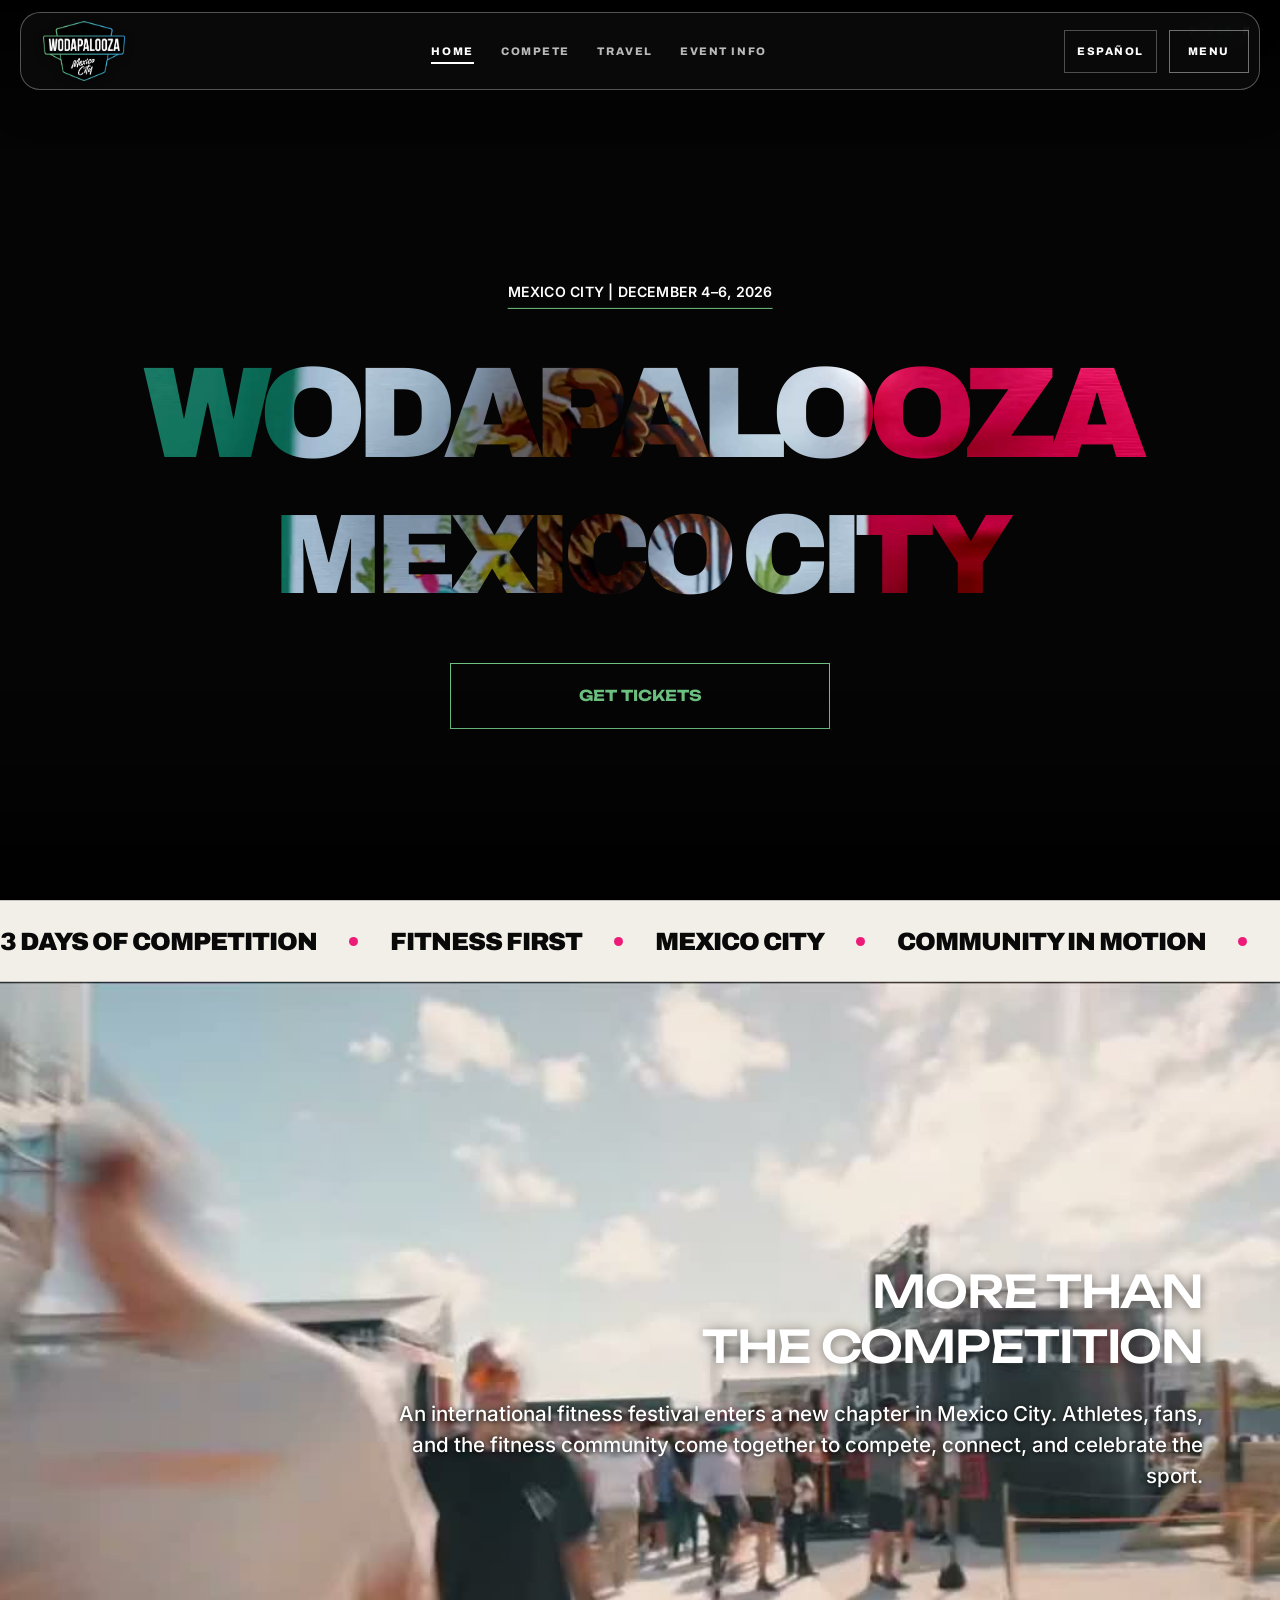
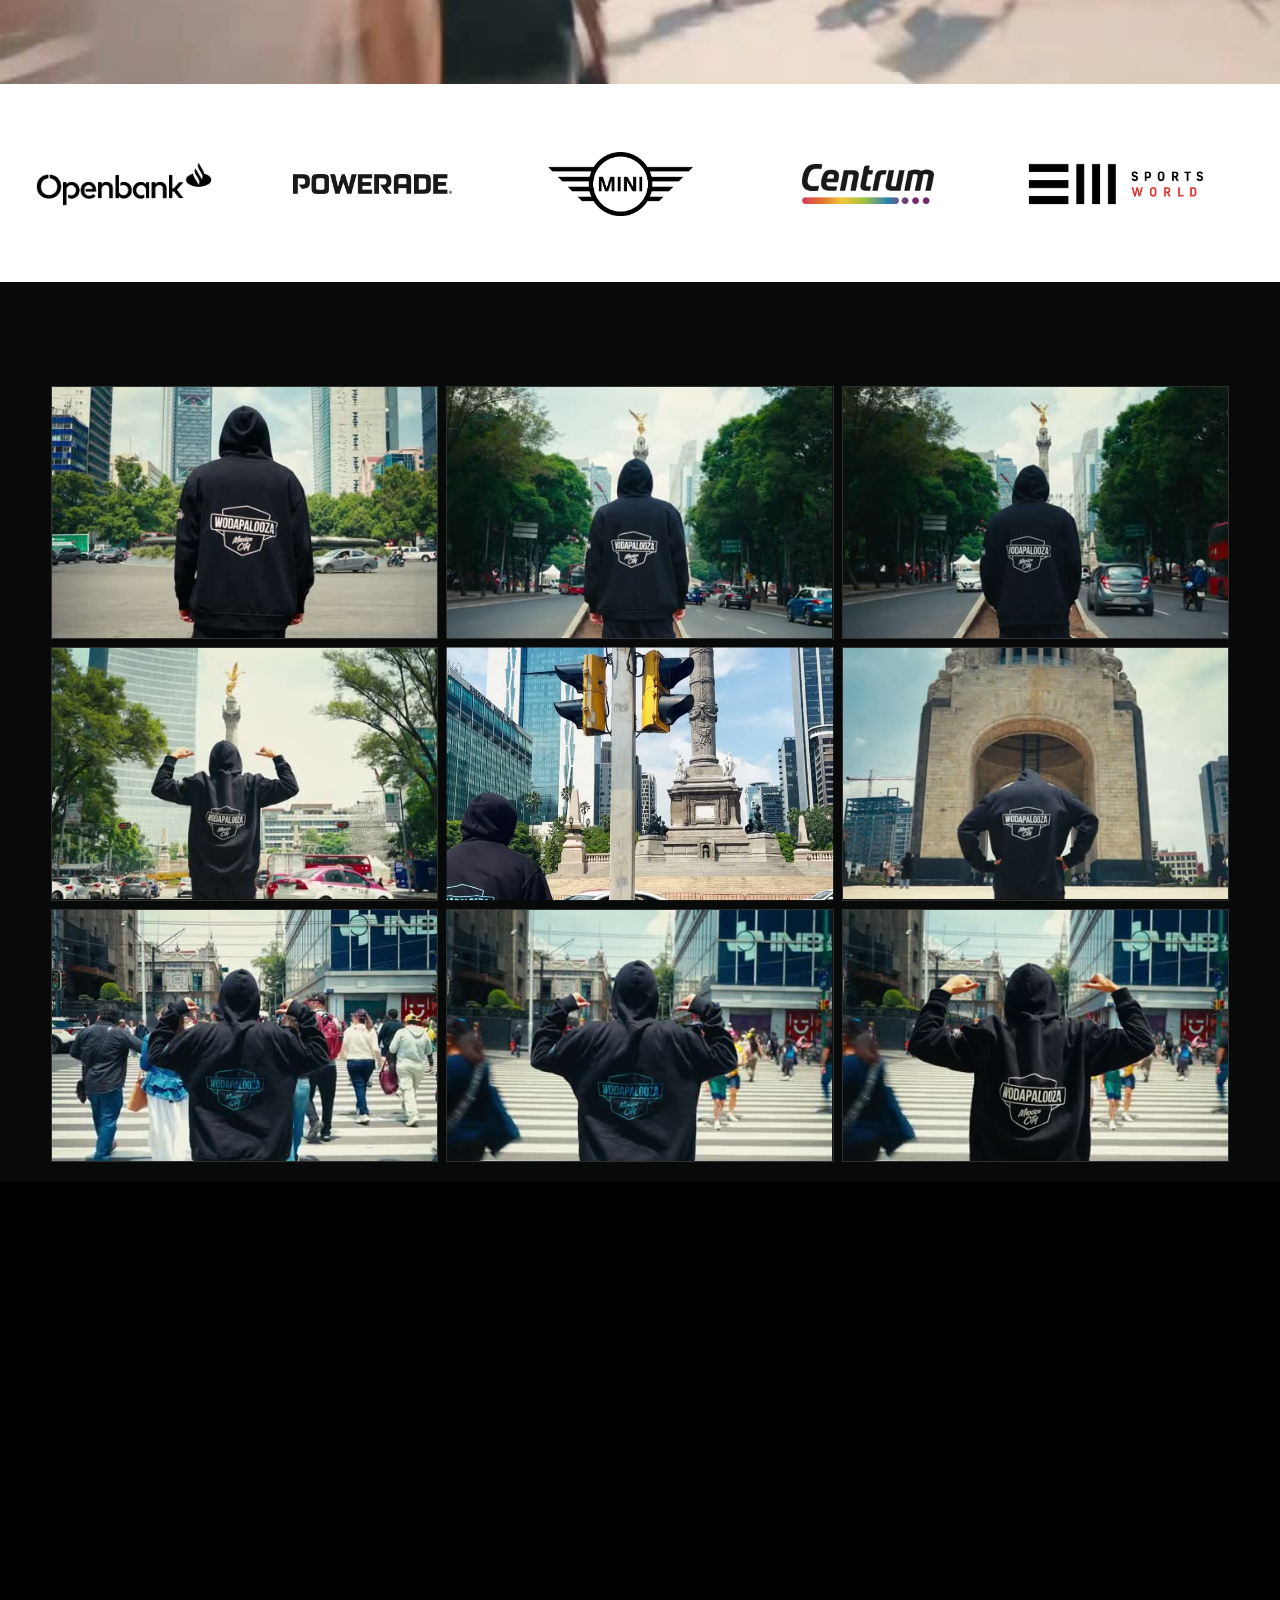
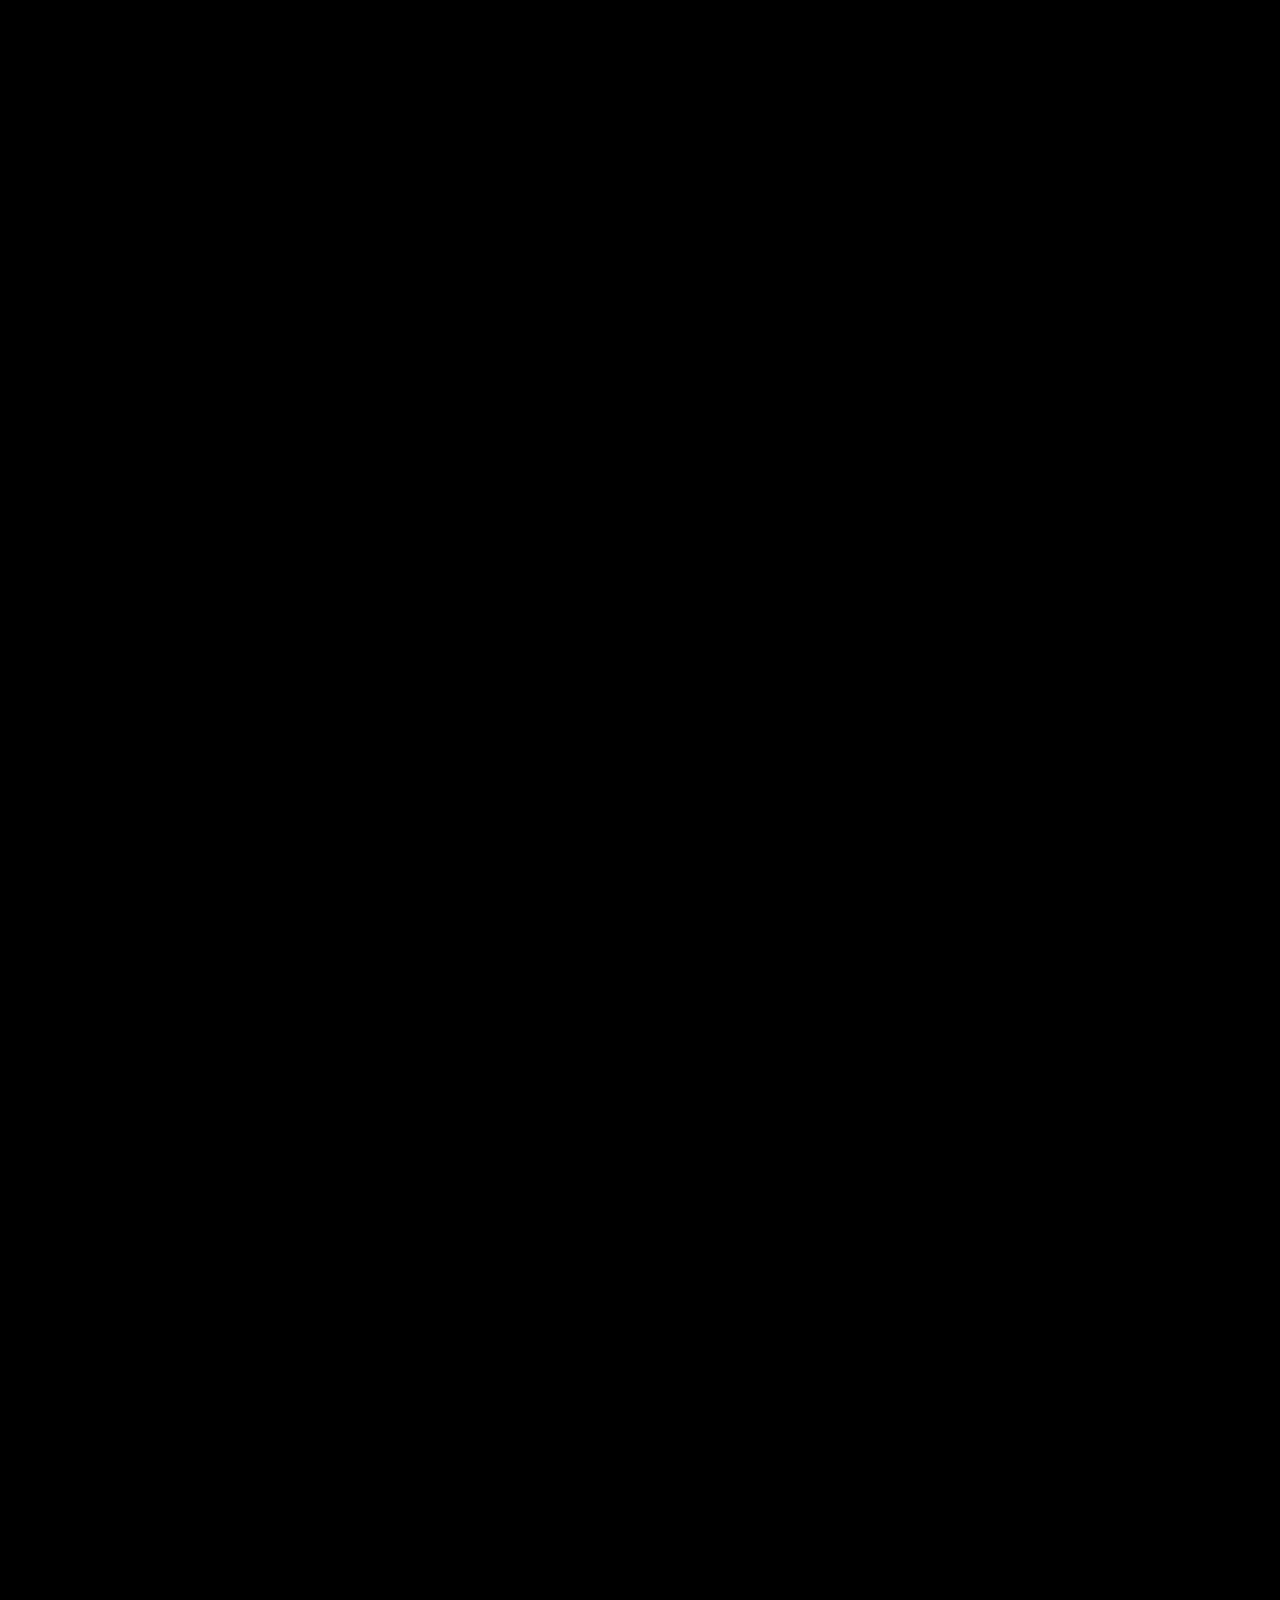
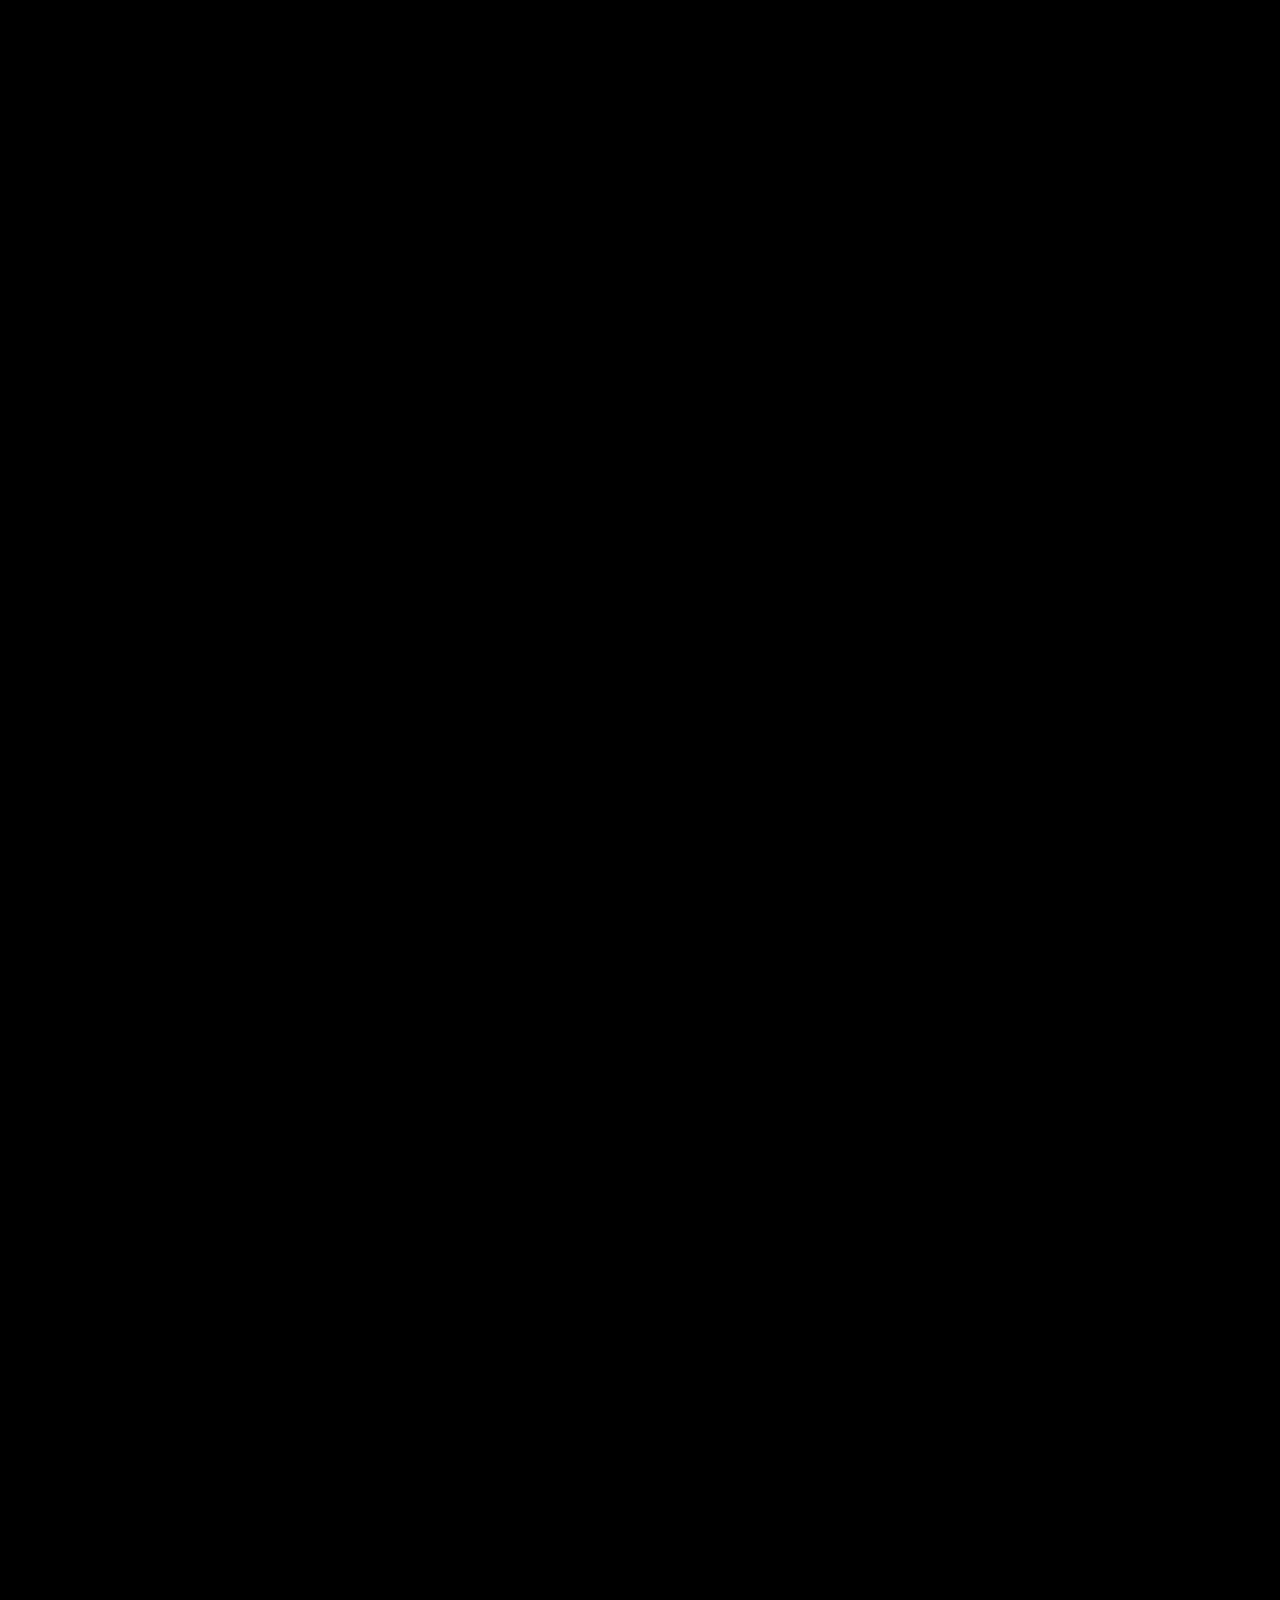
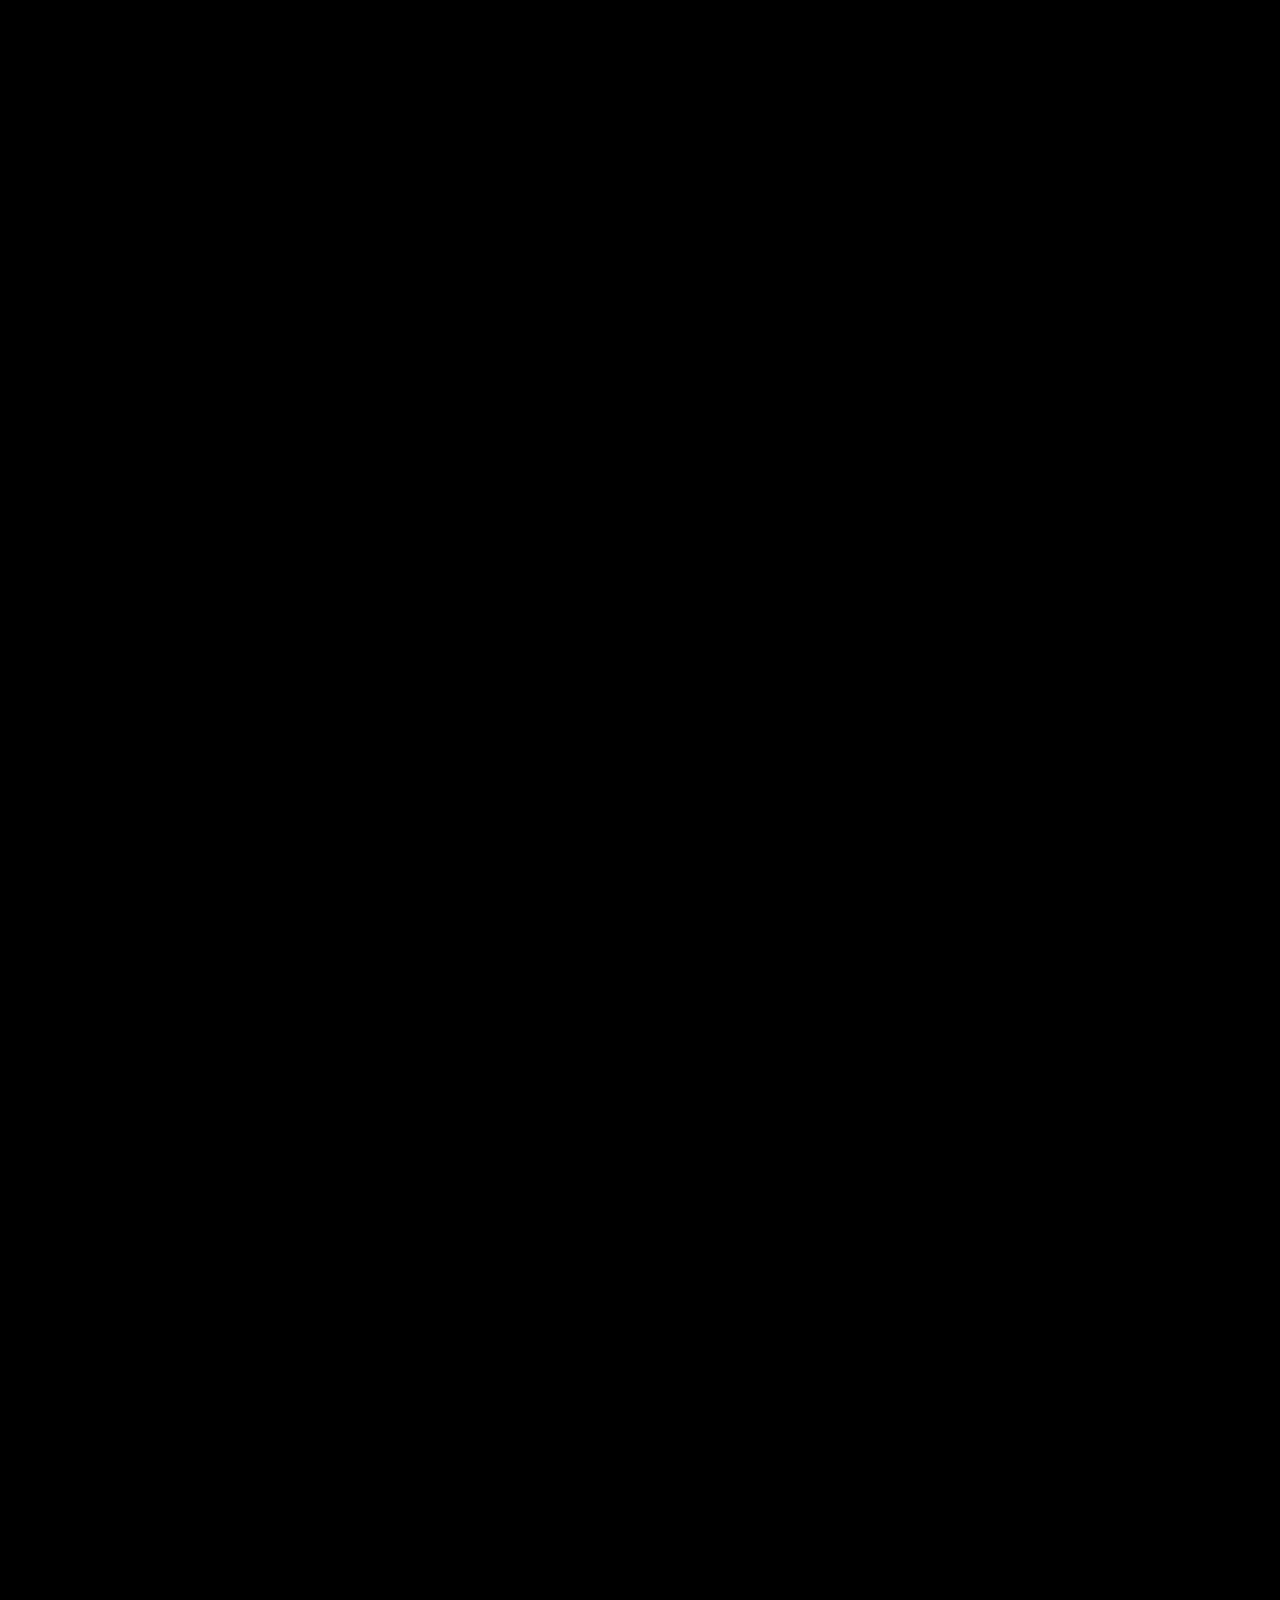
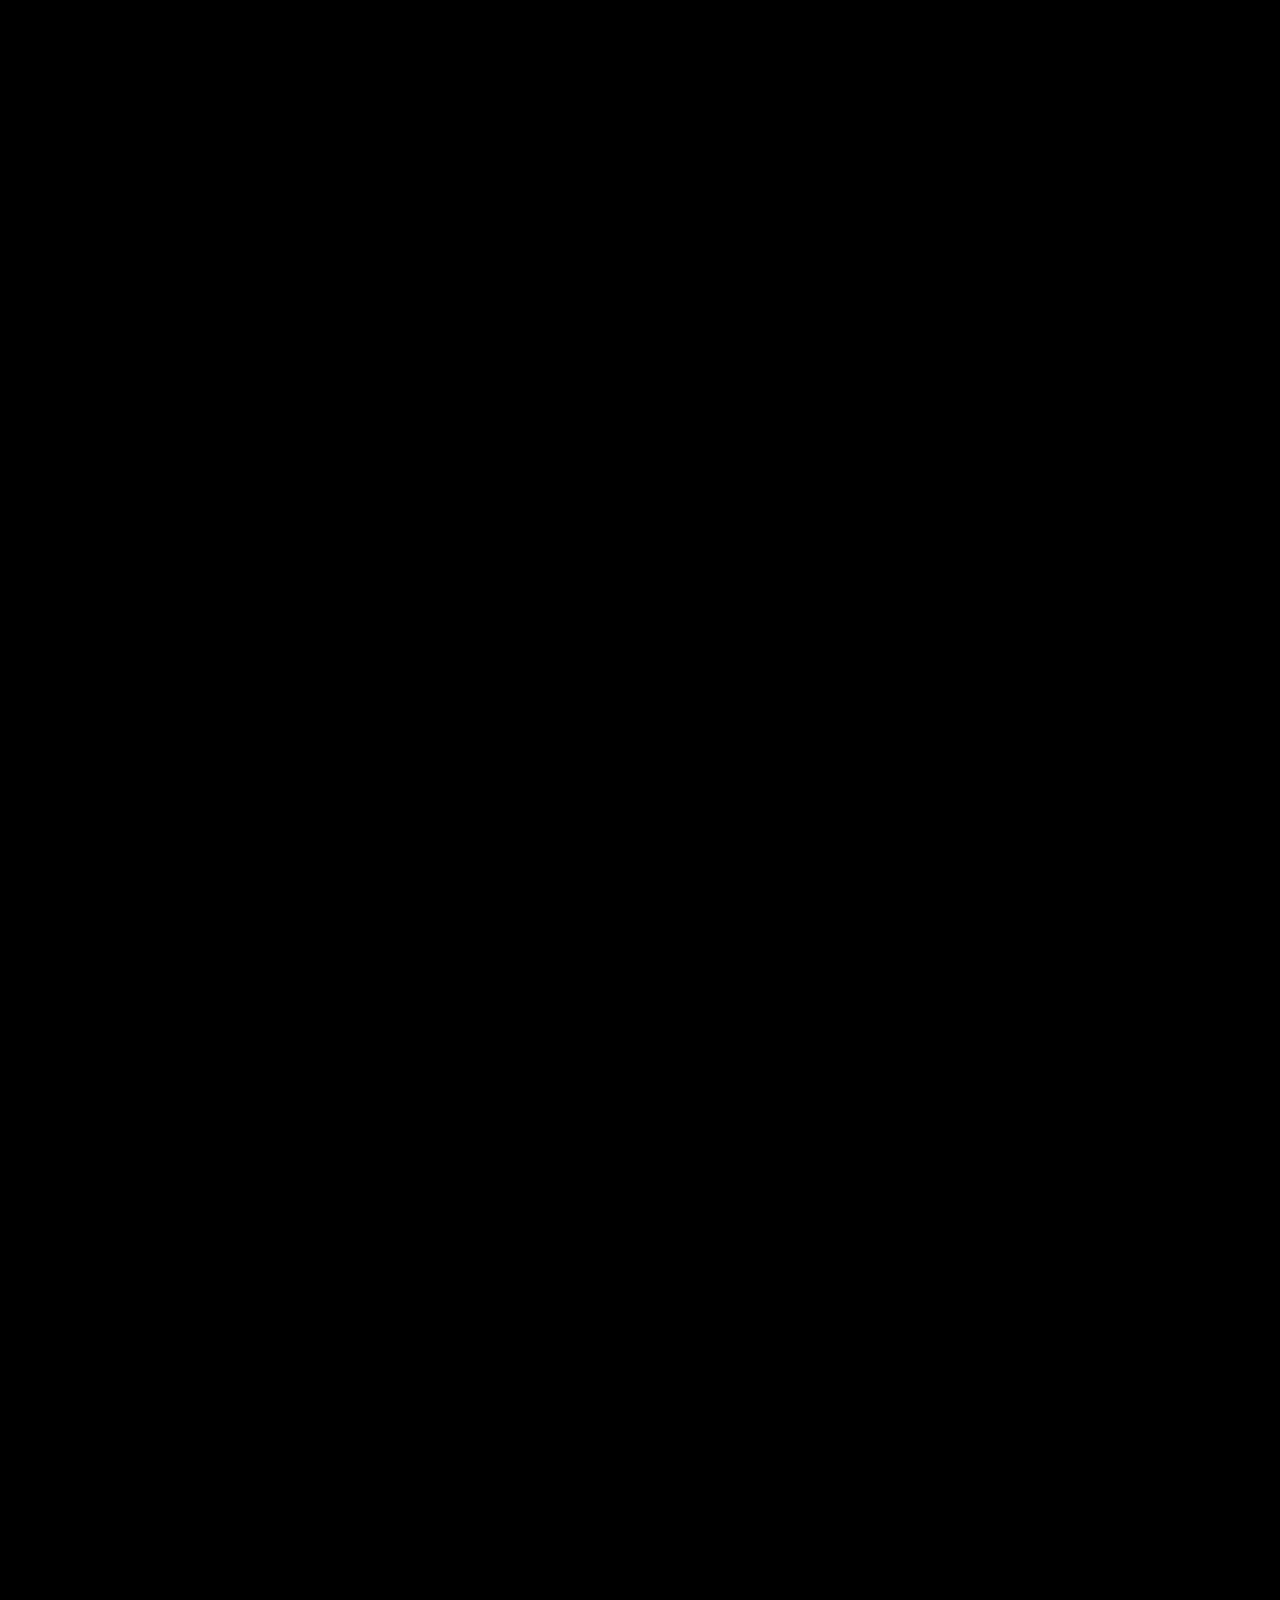
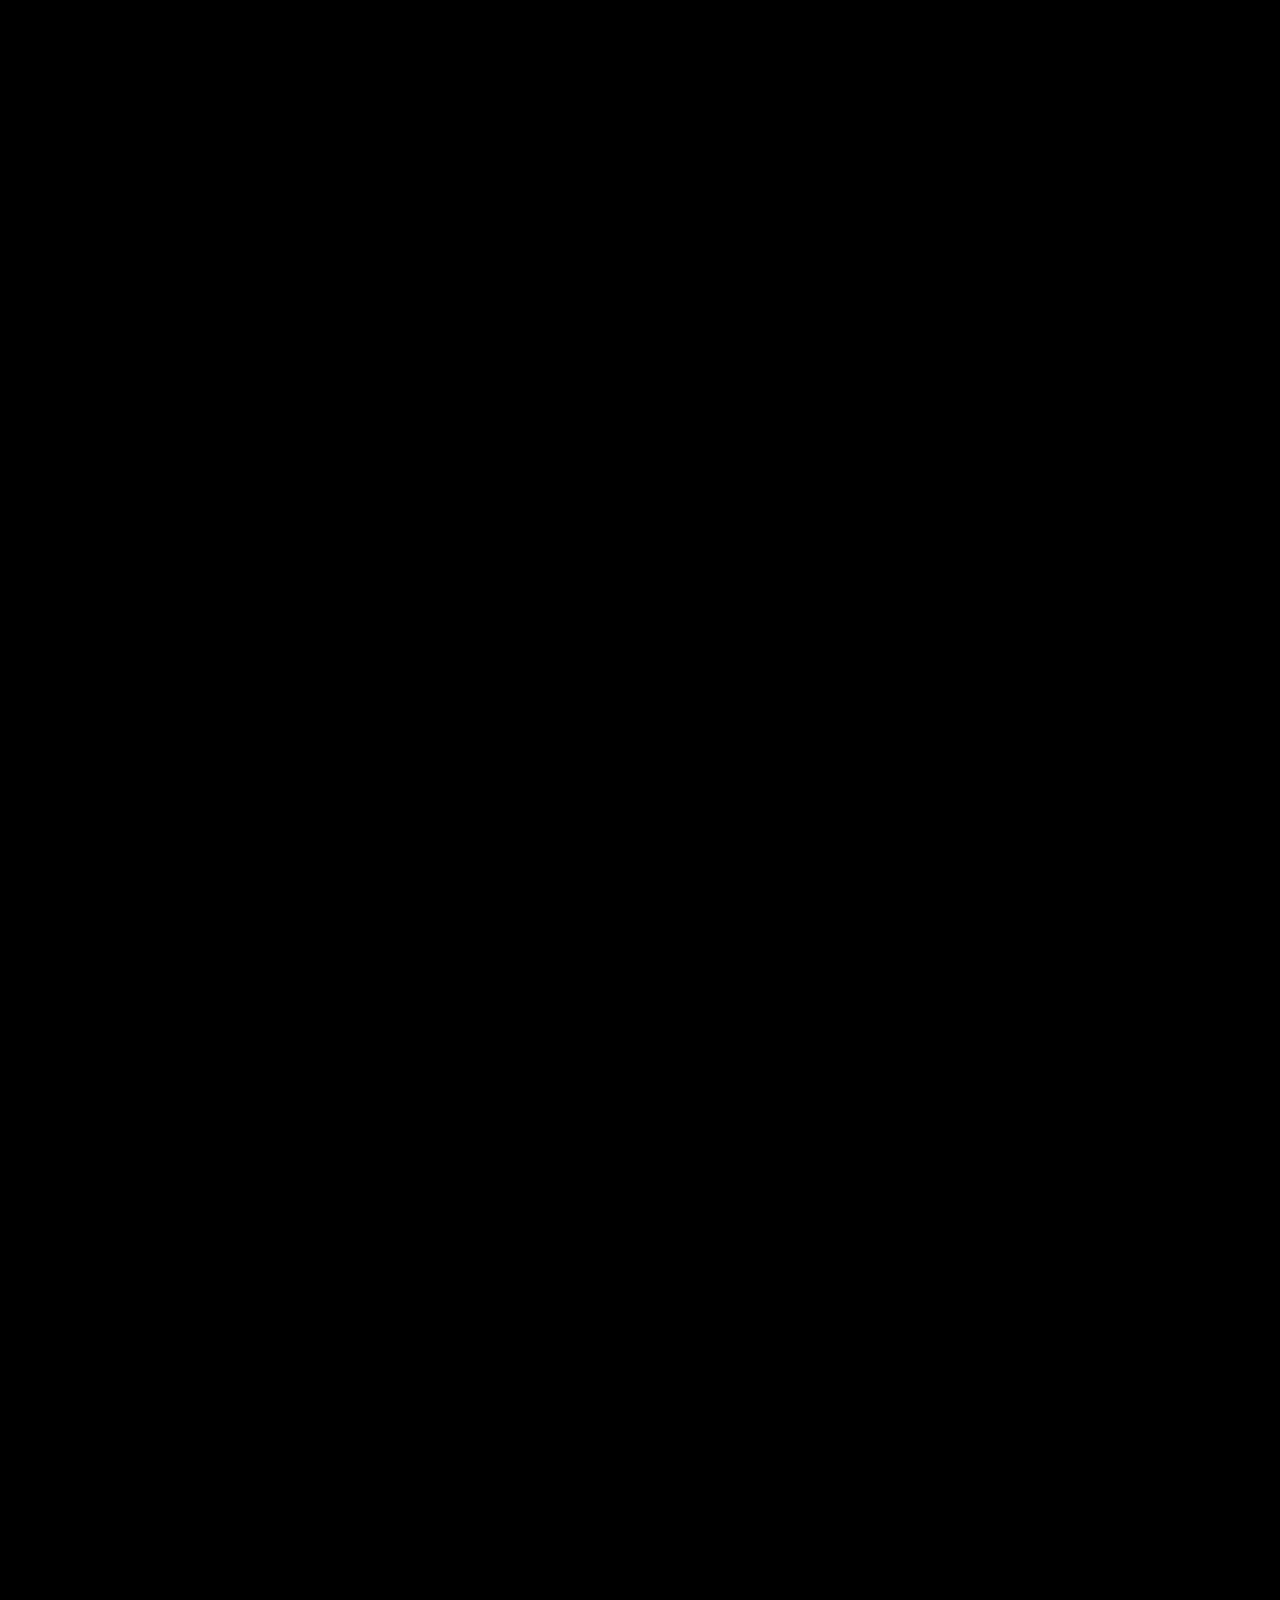
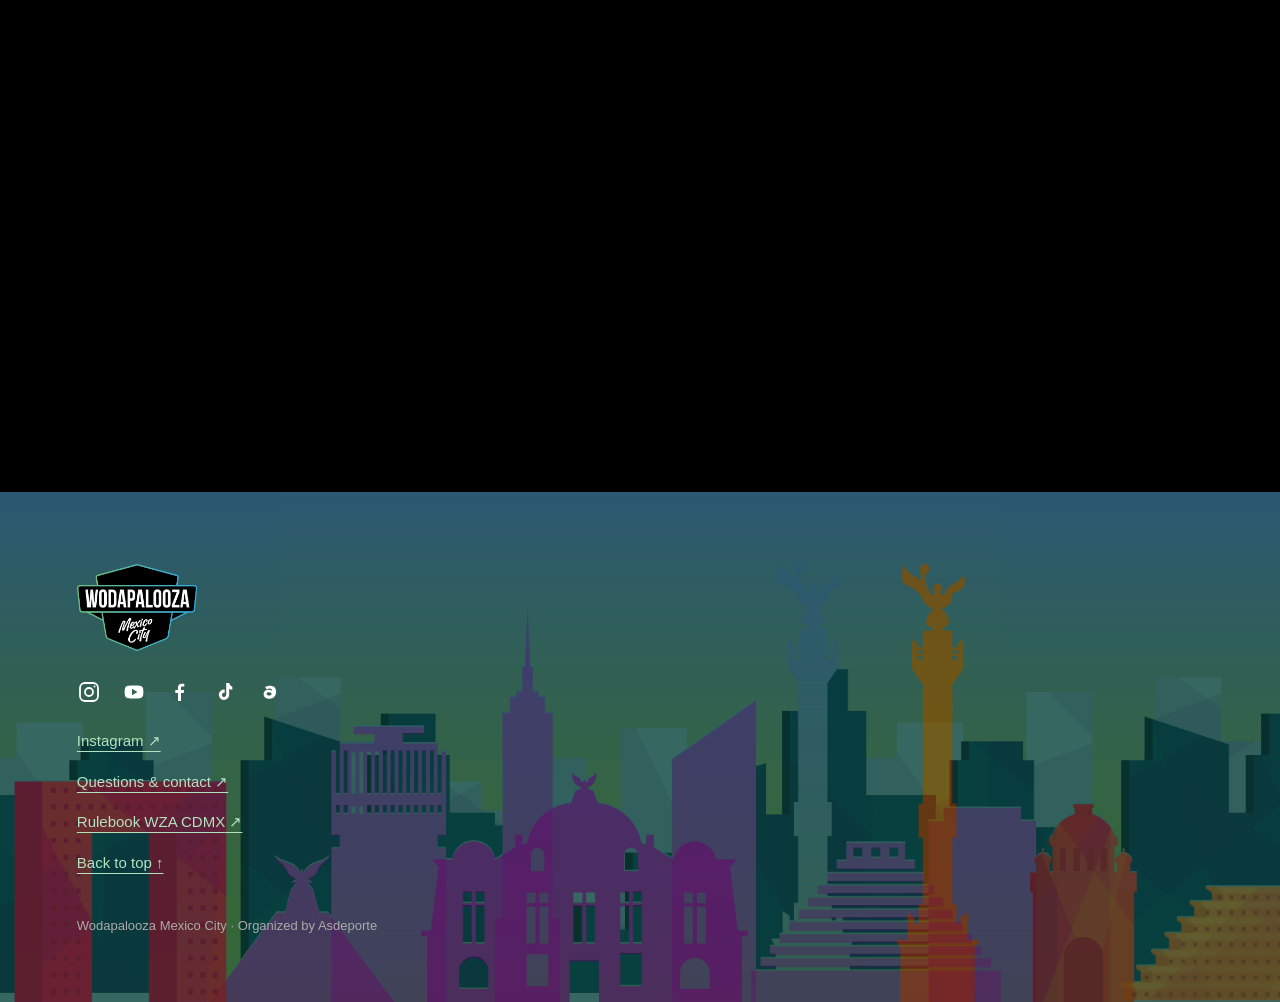
==== commit faf9fa50: "Use Sports World's official horizontal two-line lockup Asdeporte sent the Sports World brand book an" ====
--- a/index.html
+++ b/index.html
@@ -1695,7 +1695,7 @@
           <li class="s-powerade"><img src="assets/sponsors/mx-powerade.png" alt="Powerade"></li>
           <li class="s-mini"><img src="assets/sponsors/mx-mini.png" alt="MINI"></li>
           <li class="s-centrum"><img src="assets/sponsors/mx-centrum.png" alt="Centrum"></li>
-          <li class="s-sportsworld"><img src="assets/sponsors/mx-sportsworld-v2.png" alt="Sports World"></li>
+          <li class="s-sportsworld"><img src="assets/sponsors/mx-sportsworld-v3.png" alt="Sports World"></li>
           <li class="s-innova"><img src="assets/sponsors/mx-innova.png" alt="Innova Sports"></li>
           <li class="s-reebok"><img src="assets/sponsors/mx-reebok.png" alt="Reebok"></li>
           <li class="s-asdeporte"><img src="assets/sponsors/mx-asdeporte.png" alt="asdeporte"></li>
@@ -1705,7 +1705,7 @@
           <li class="s-powerade"><img src="assets/sponsors/mx-powerade.png" alt=""></li>
           <li class="s-mini"><img src="assets/sponsors/mx-mini.png" alt=""></li>
           <li class="s-centrum"><img src="assets/sponsors/mx-centrum.png" alt=""></li>
-          <li class="s-sportsworld"><img src="assets/sponsors/mx-sportsworld-v2.png" alt=""></li>
+          <li class="s-sportsworld"><img src="assets/sponsors/mx-sportsworld-v3.png" alt=""></li>
           <li class="s-innova"><img src="assets/sponsors/mx-innova.png" alt=""></li>
           <li class="s-reebok"><img src="assets/sponsors/mx-reebok.png" alt=""></li>
           <li class="s-asdeporte"><img src="assets/sponsors/mx-asdeporte.png" alt=""></li>
@@ -1715,7 +1715,7 @@
           <li class="s-powerade"><img src="assets/sponsors/mx-powerade.png" alt=""></li>
           <li class="s-mini"><img src="assets/sponsors/mx-mini.png" alt=""></li>
           <li class="s-centrum"><img src="assets/sponsors/mx-centrum.png" alt=""></li>
-          <li class="s-sportsworld"><img src="assets/sponsors/mx-sportsworld-v2.png" alt=""></li>
+          <li class="s-sportsworld"><img src="assets/sponsors/mx-sportsworld-v3.png" alt=""></li>
           <li class="s-innova"><img src="assets/sponsors/mx-innova.png" alt=""></li>
           <li class="s-reebok"><img src="assets/sponsors/mx-reebok.png" alt=""></li>
           <li class="s-asdeporte"><img src="assets/sponsors/mx-asdeporte.png" alt=""></li>
@@ -1725,7 +1725,7 @@
           <li class="s-powerade"><img src="assets/sponsors/mx-powerade.png" alt=""></li>
           <li class="s-mini"><img src="assets/sponsors/mx-mini.png" alt=""></li>
           <li class="s-centrum"><img src="assets/sponsors/mx-centrum.png" alt=""></li>
-          <li class="s-sportsworld"><img src="assets/sponsors/mx-sportsworld-v2.png" alt=""></li>
+          <li class="s-sportsworld"><img src="assets/sponsors/mx-sportsworld-v3.png" alt=""></li>
           <li class="s-innova"><img src="assets/sponsors/mx-innova.png" alt=""></li>
           <li class="s-reebok"><img src="assets/sponsors/mx-reebok.png" alt=""></li>
           <li class="s-asdeporte"><img src="assets/sponsors/mx-asdeporte.png" alt=""></li>
--- a/css/s01-s02-presentation.css
+++ b/css/s01-s02-presentation.css
@@ -77,7 +77,7 @@
 #v3-mosaic .s-powerade    img{max-width:159px;max-height:21px}
 #v3-mosaic .s-mini        img{max-width:145px;max-height:64px}
 #v3-mosaic .s-centrum     img{max-width:132px;max-height:41px}
-#v3-mosaic .s-sportsworld img{max-width:118px;max-height:84px}
+#v3-mosaic .s-sportsworld img{max-width:176px;max-height:84px}
 #v3-mosaic .s-innova      img{max-width:123px;max-height:59px}
 #v3-mosaic .s-reebok      img{max-width:115px;max-height:59px}
 #v3-mosaic .s-asdeporte   img{max-width:176px;max-height:33px}
@@ -107,7 +107,7 @@
   #v3-mosaic .s-powerade    img{max-width:111px;max-height:15px}
   #v3-mosaic .s-mini        img{max-width:102px;max-height:45px}
   #v3-mosaic .s-centrum     img{max-width: 92px;max-height:29px}
-  #v3-mosaic .s-sportsworld img{max-width: 83px;max-height:59px}
+  #v3-mosaic .s-sportsworld img{max-width:123px;max-height:59px}
   #v3-mosaic .s-innova      img{max-width: 86px;max-height:41px}
   #v3-mosaic .s-reebok      img{max-width: 81px;max-height:41px}
   #v3-mosaic .s-asdeporte   img{max-width:123px;max-height:23px}
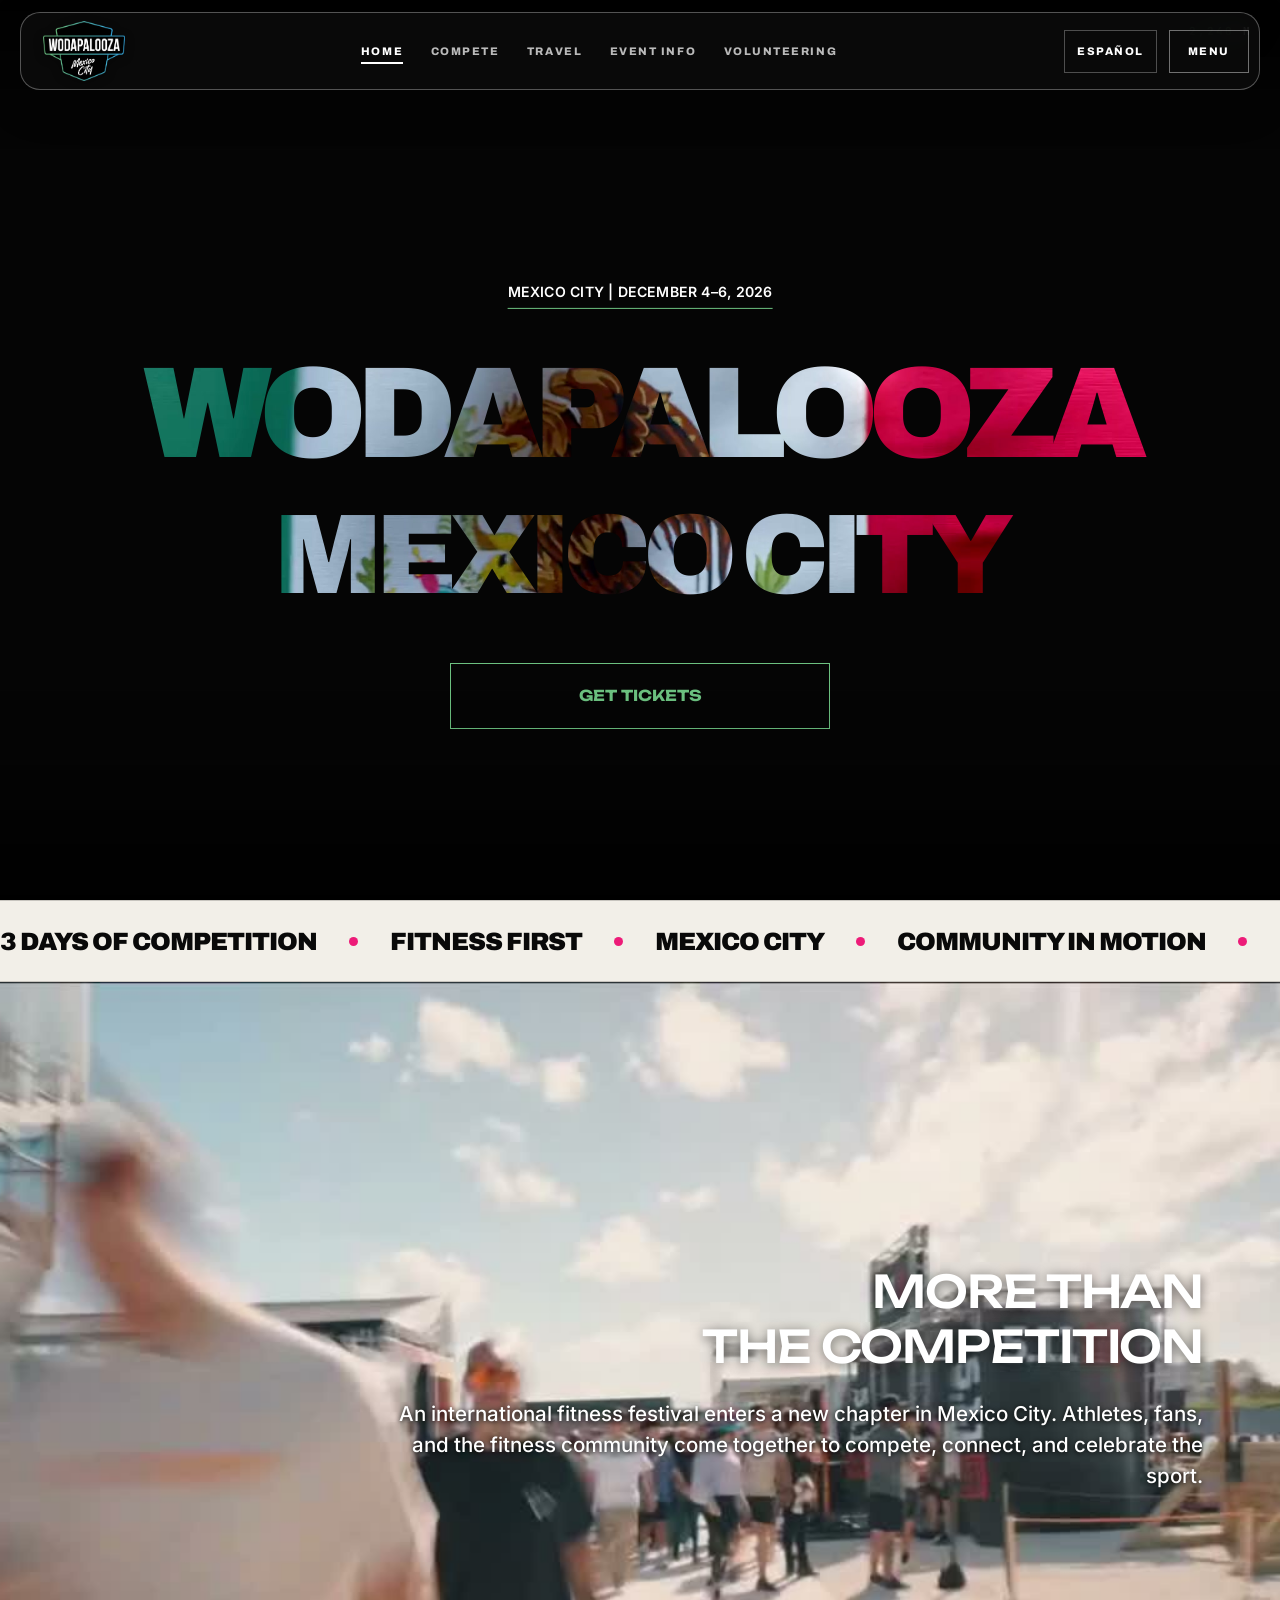
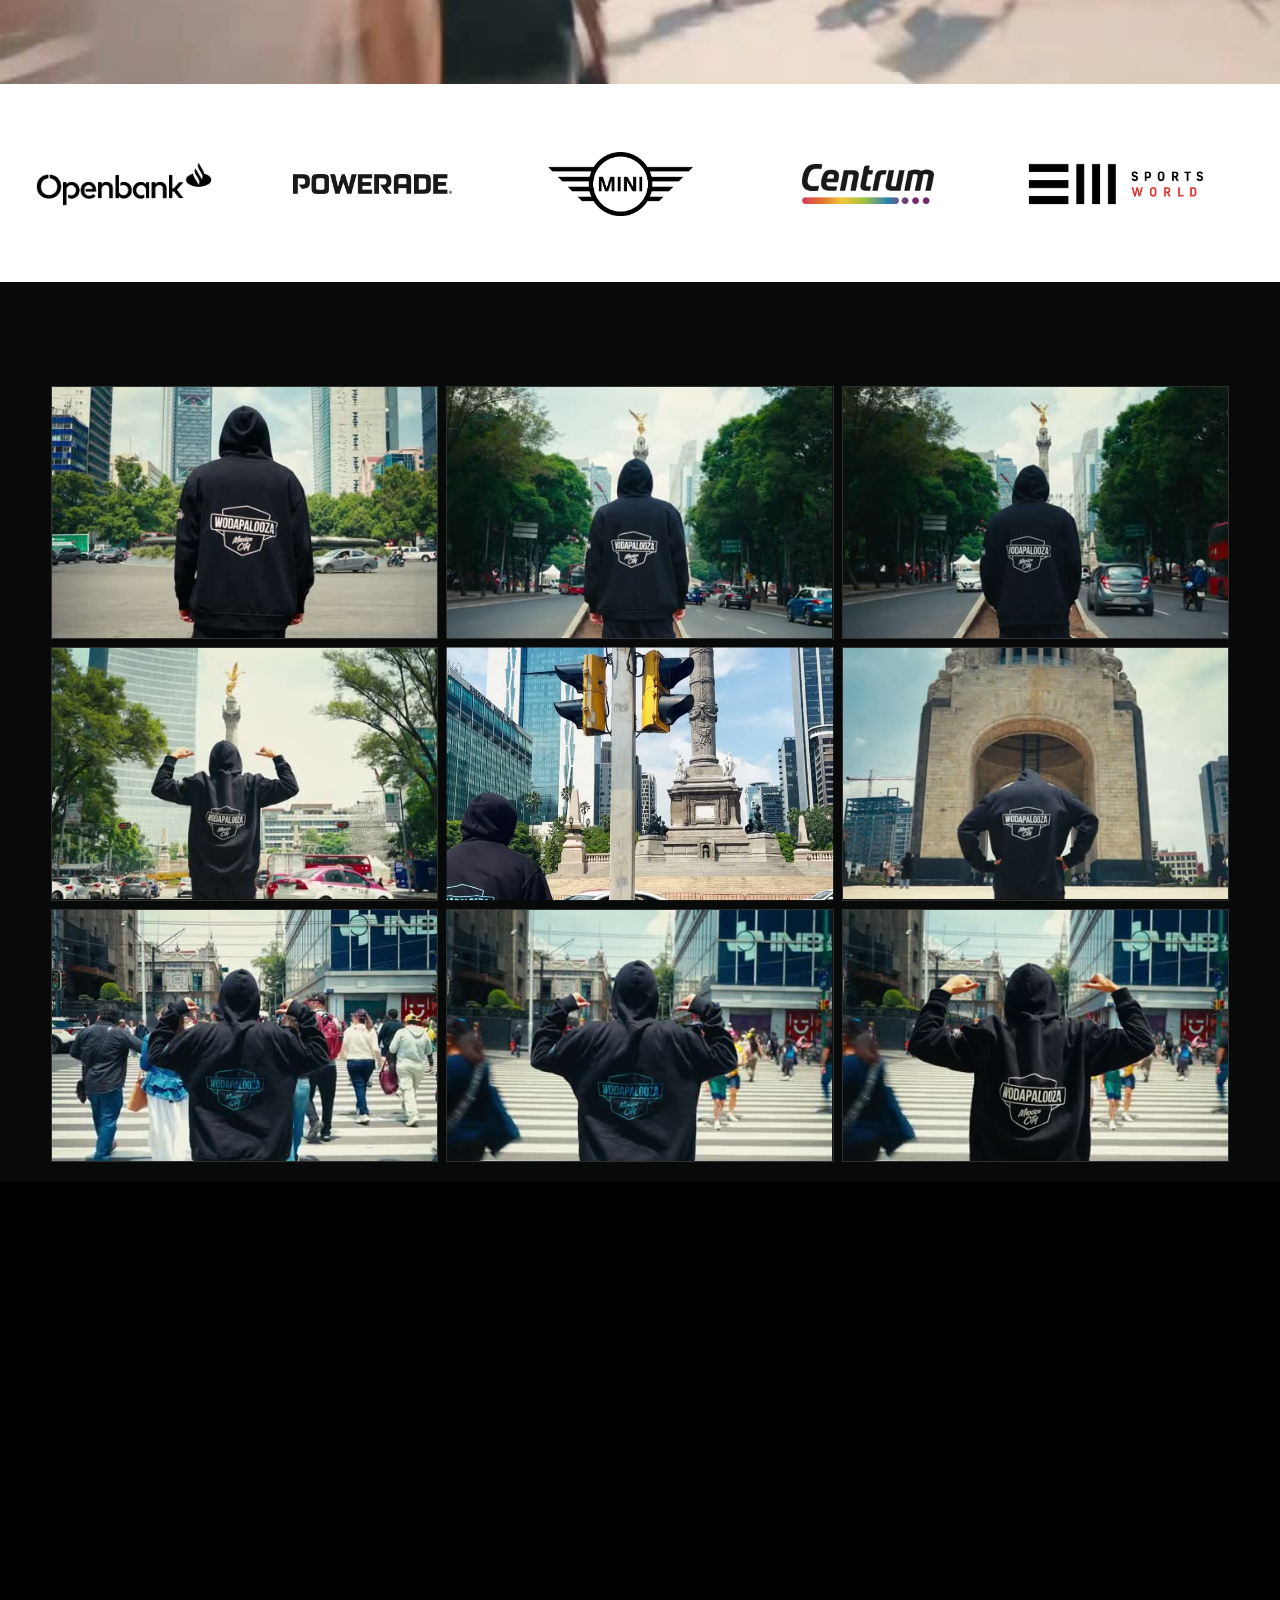
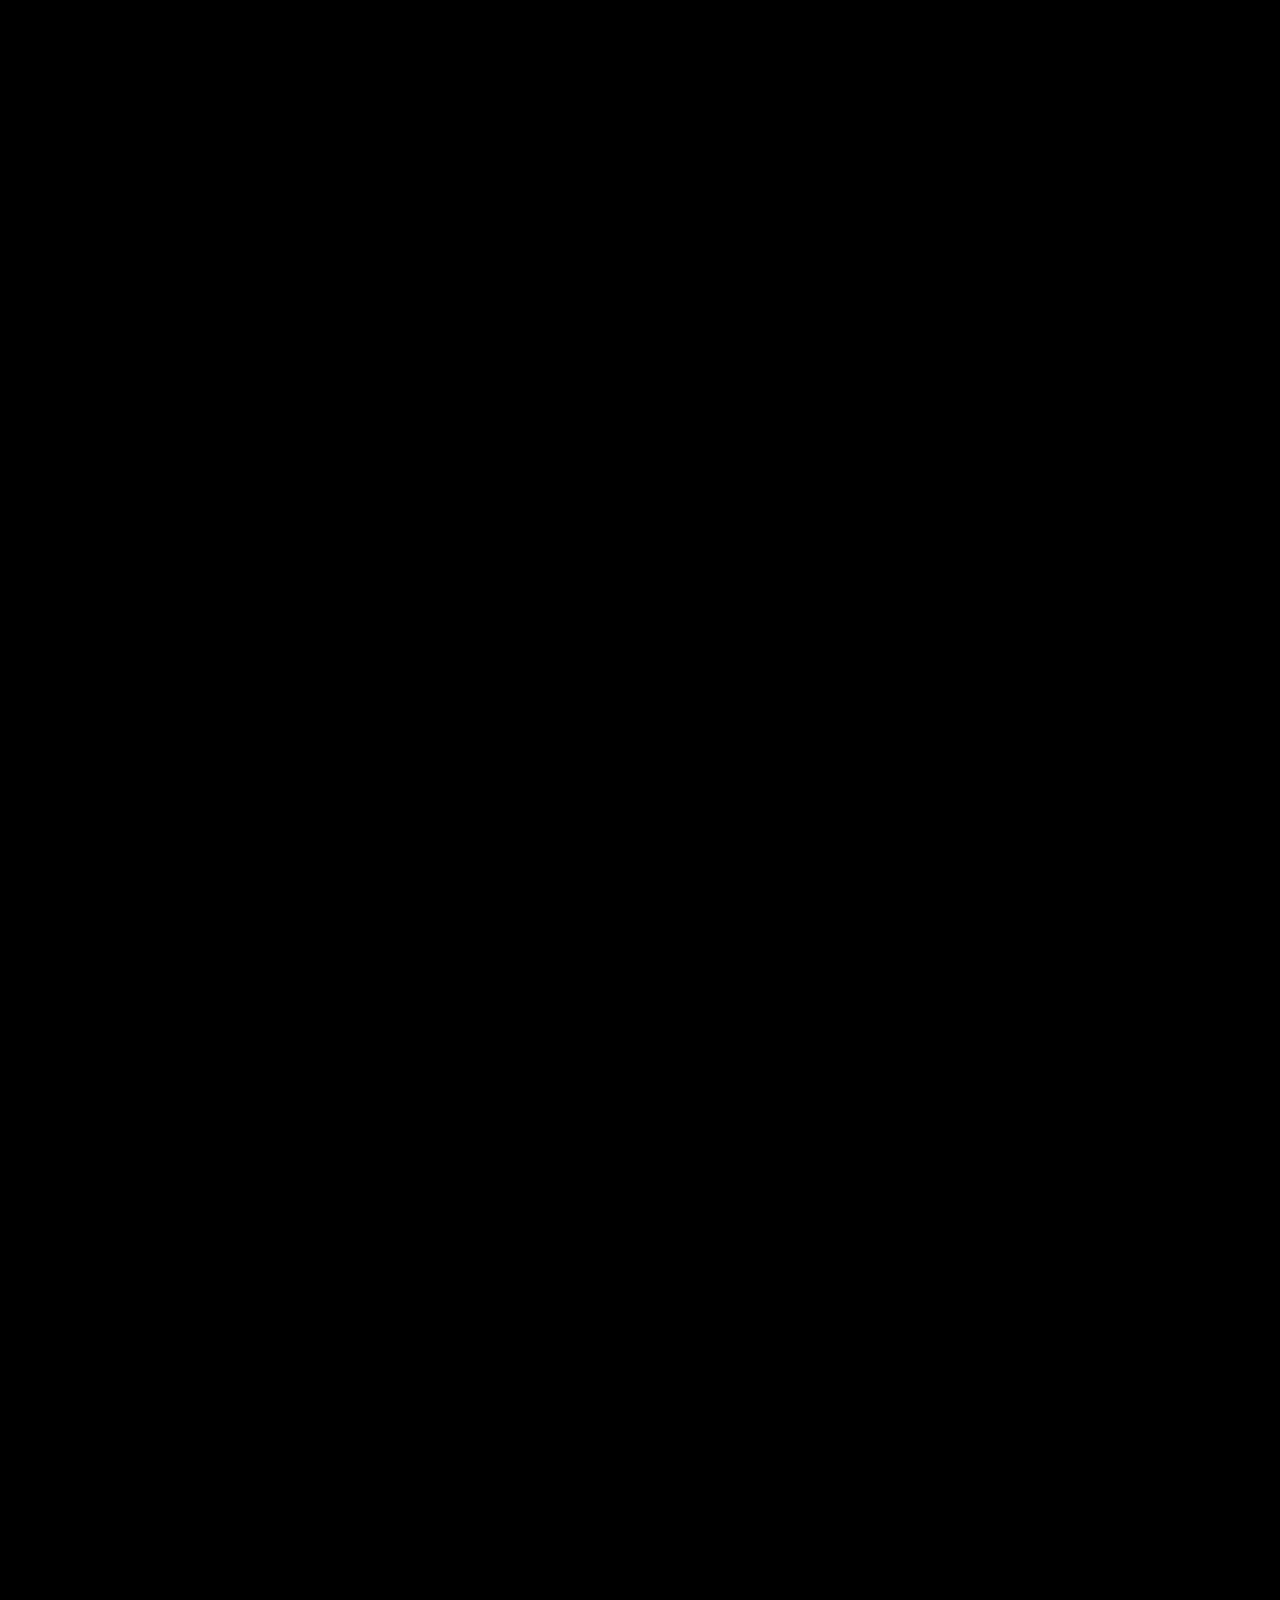
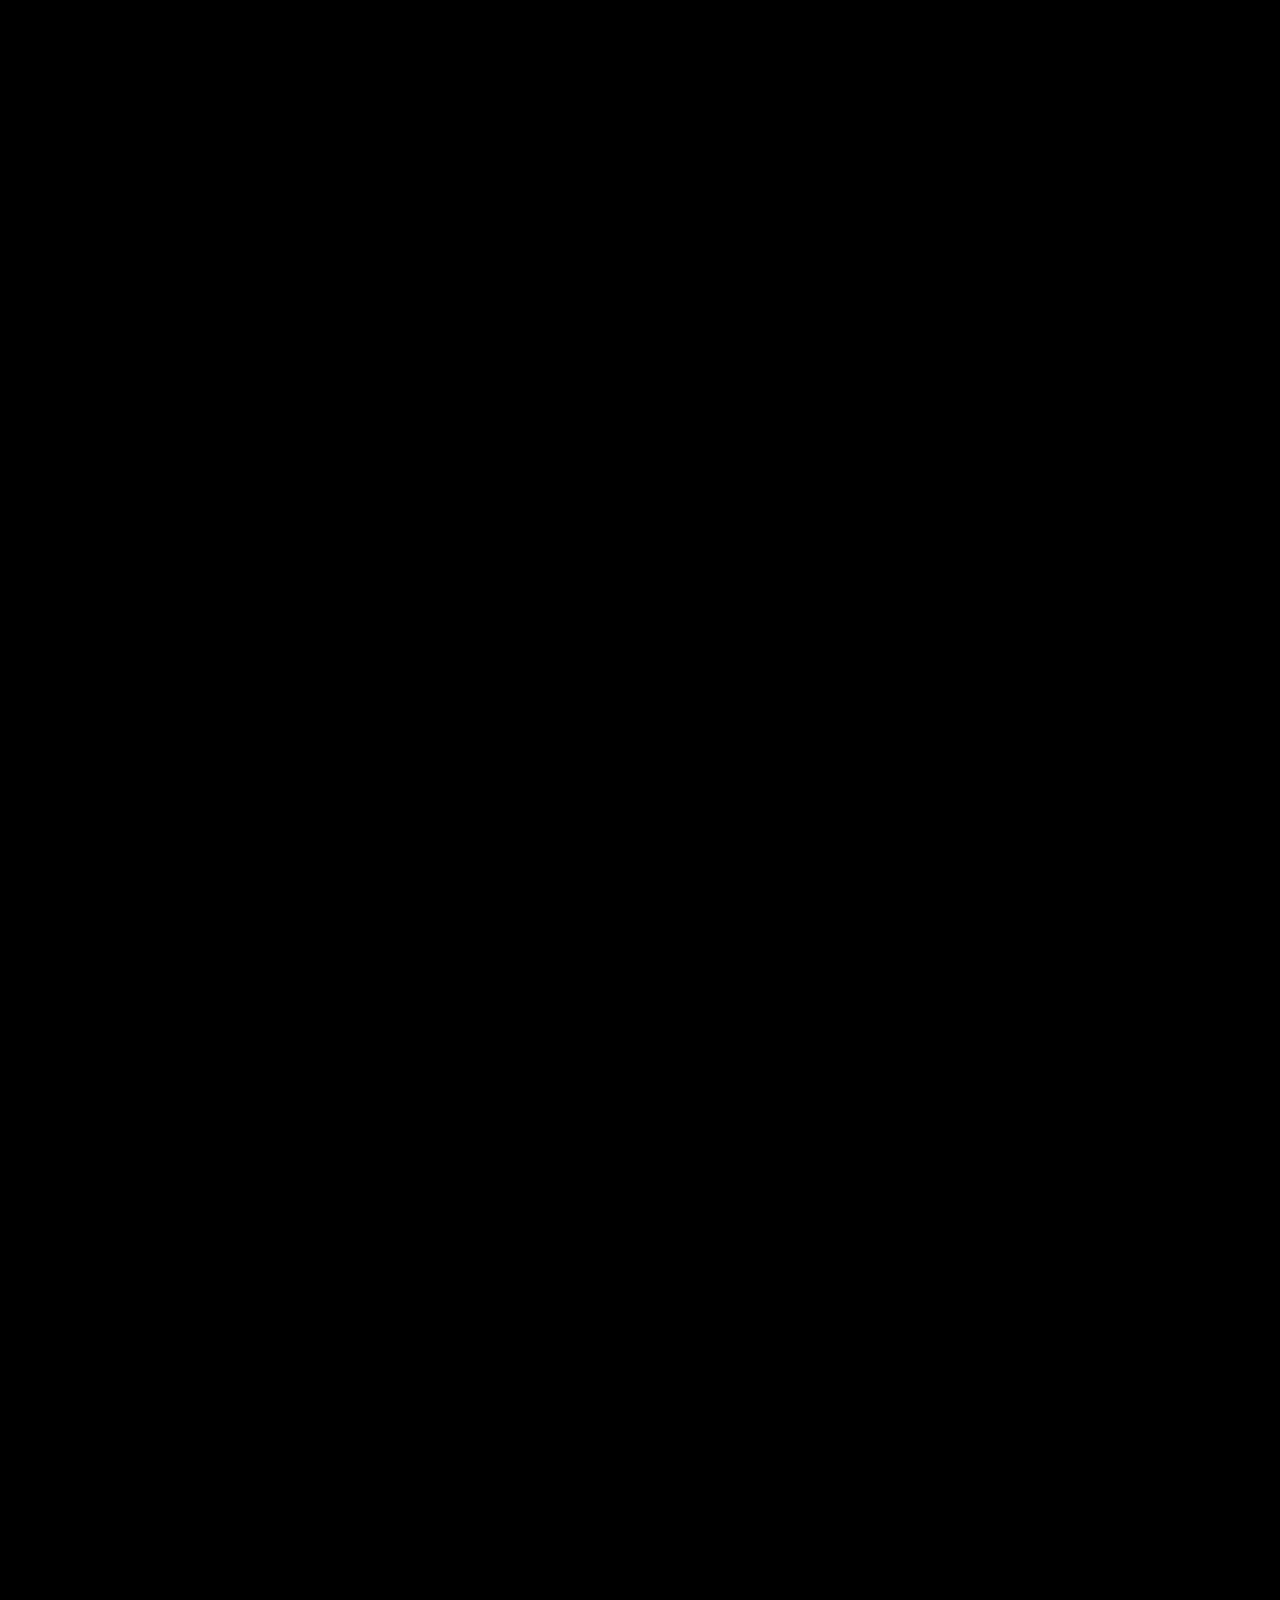
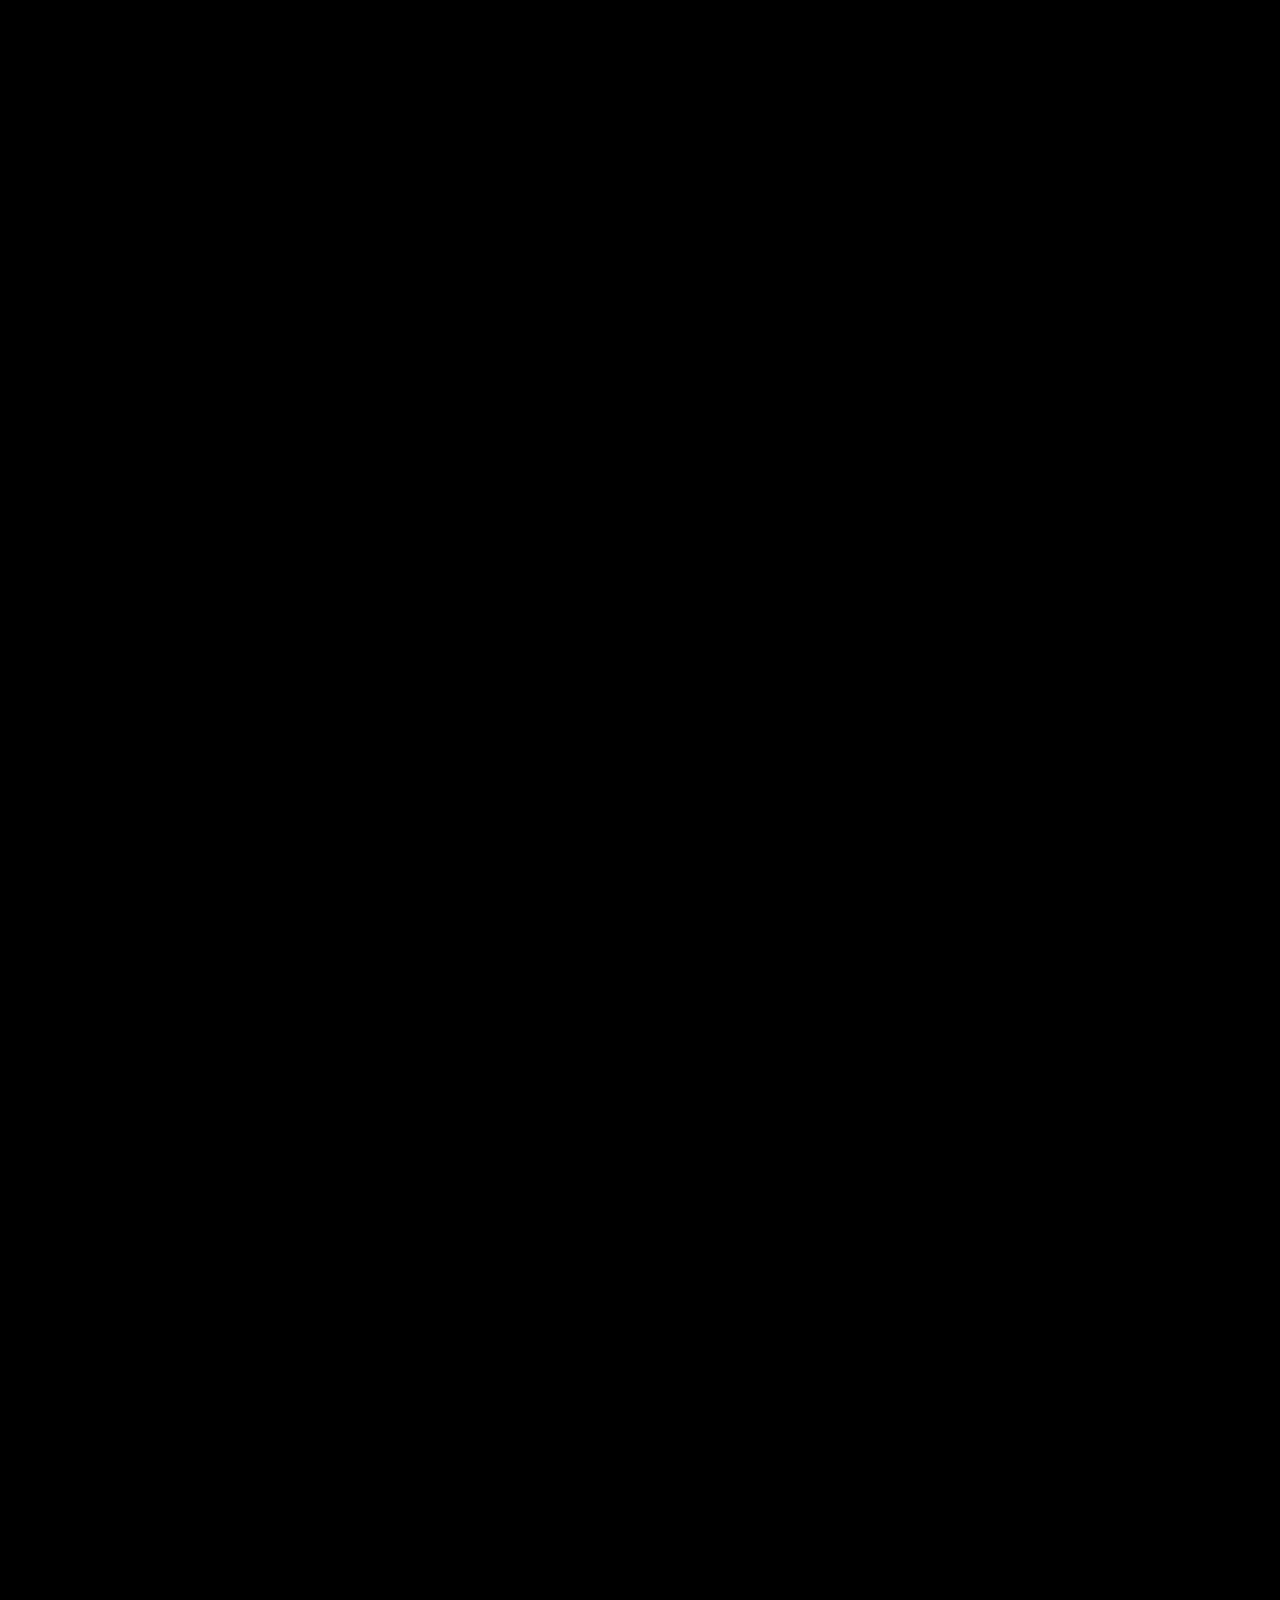
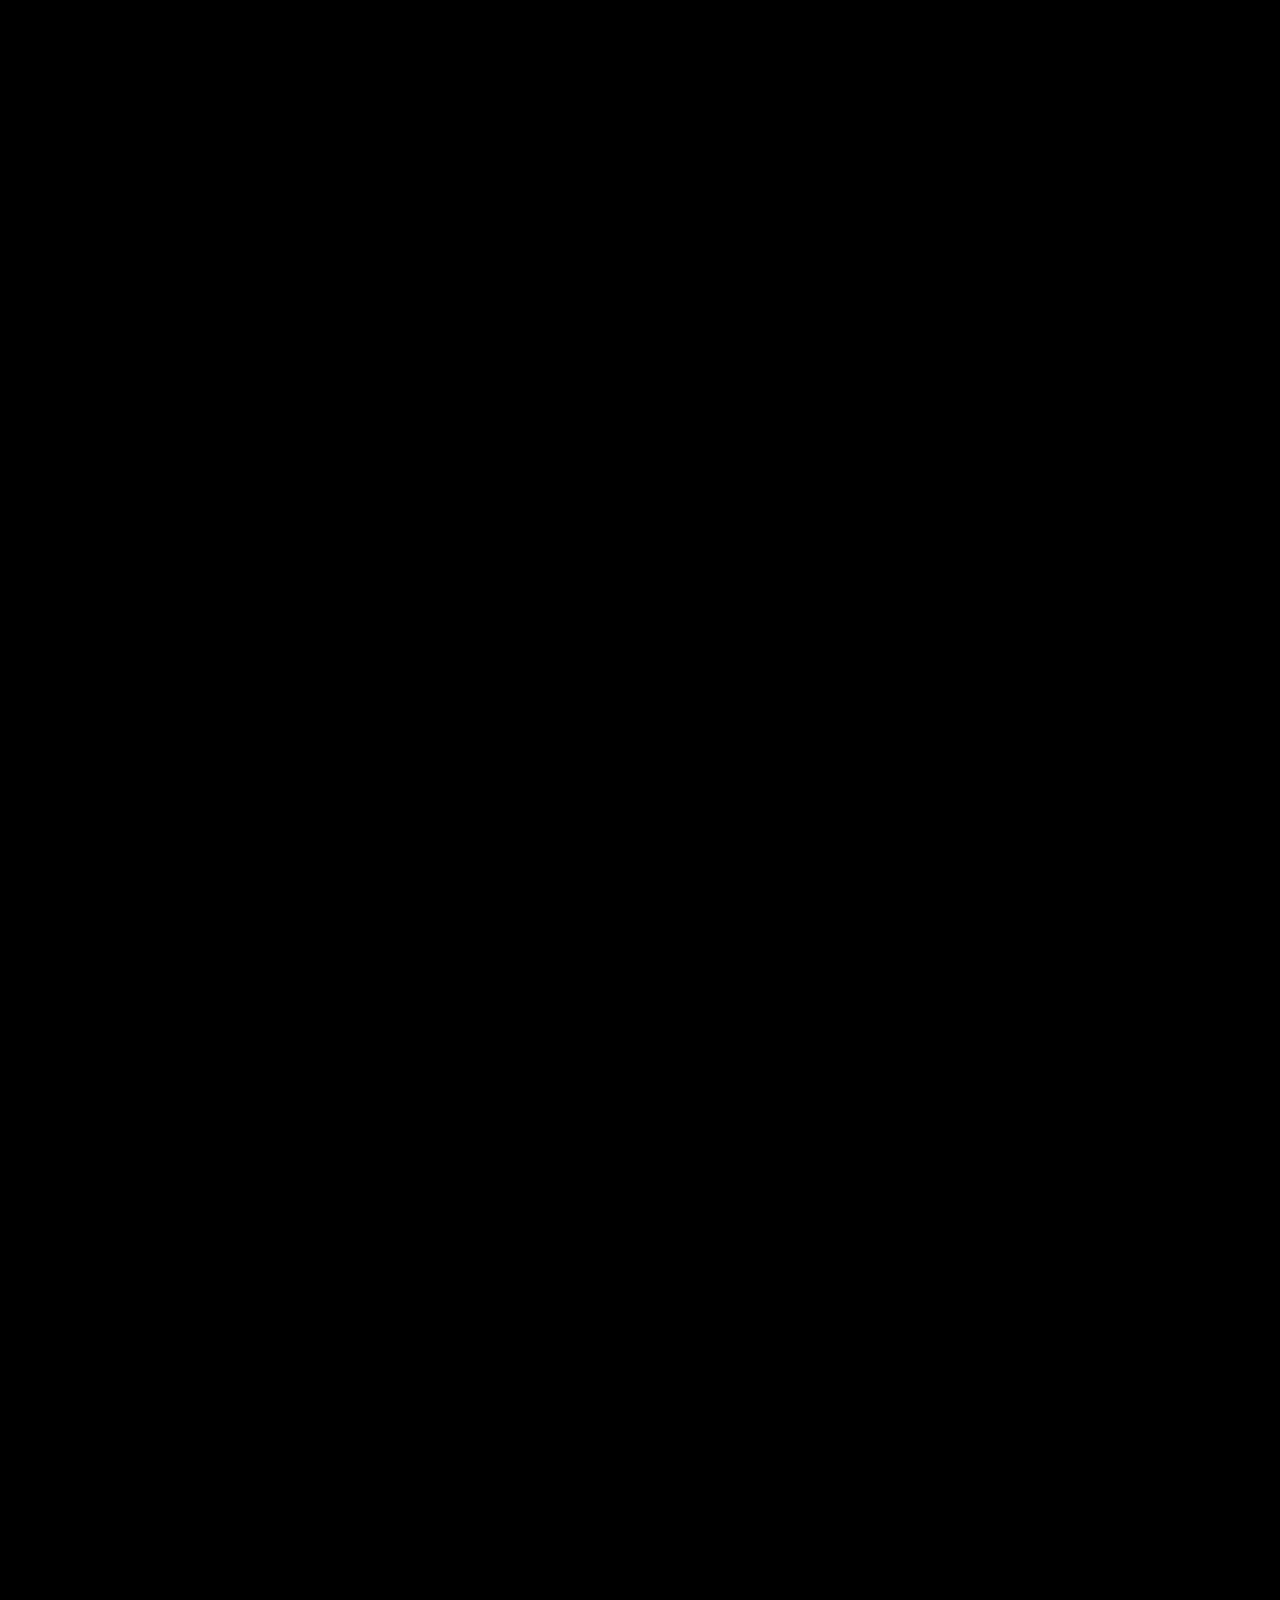
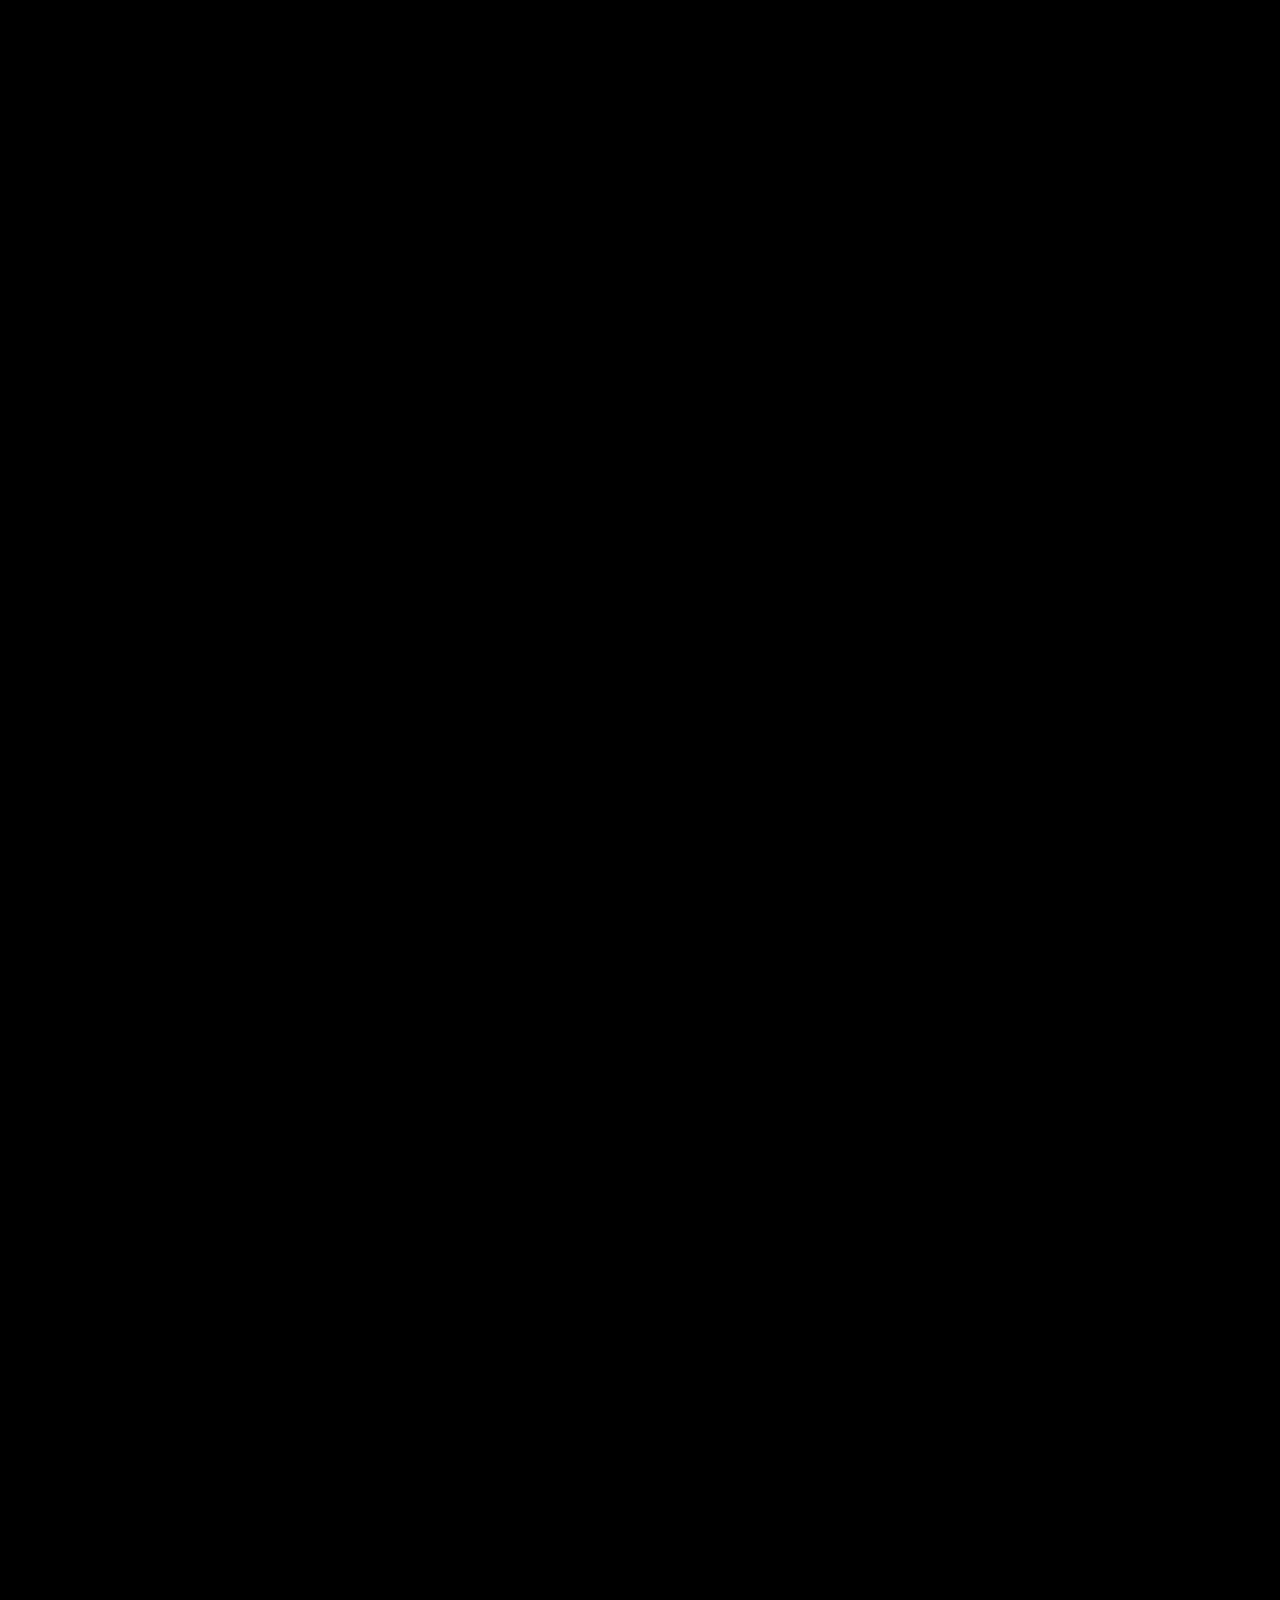
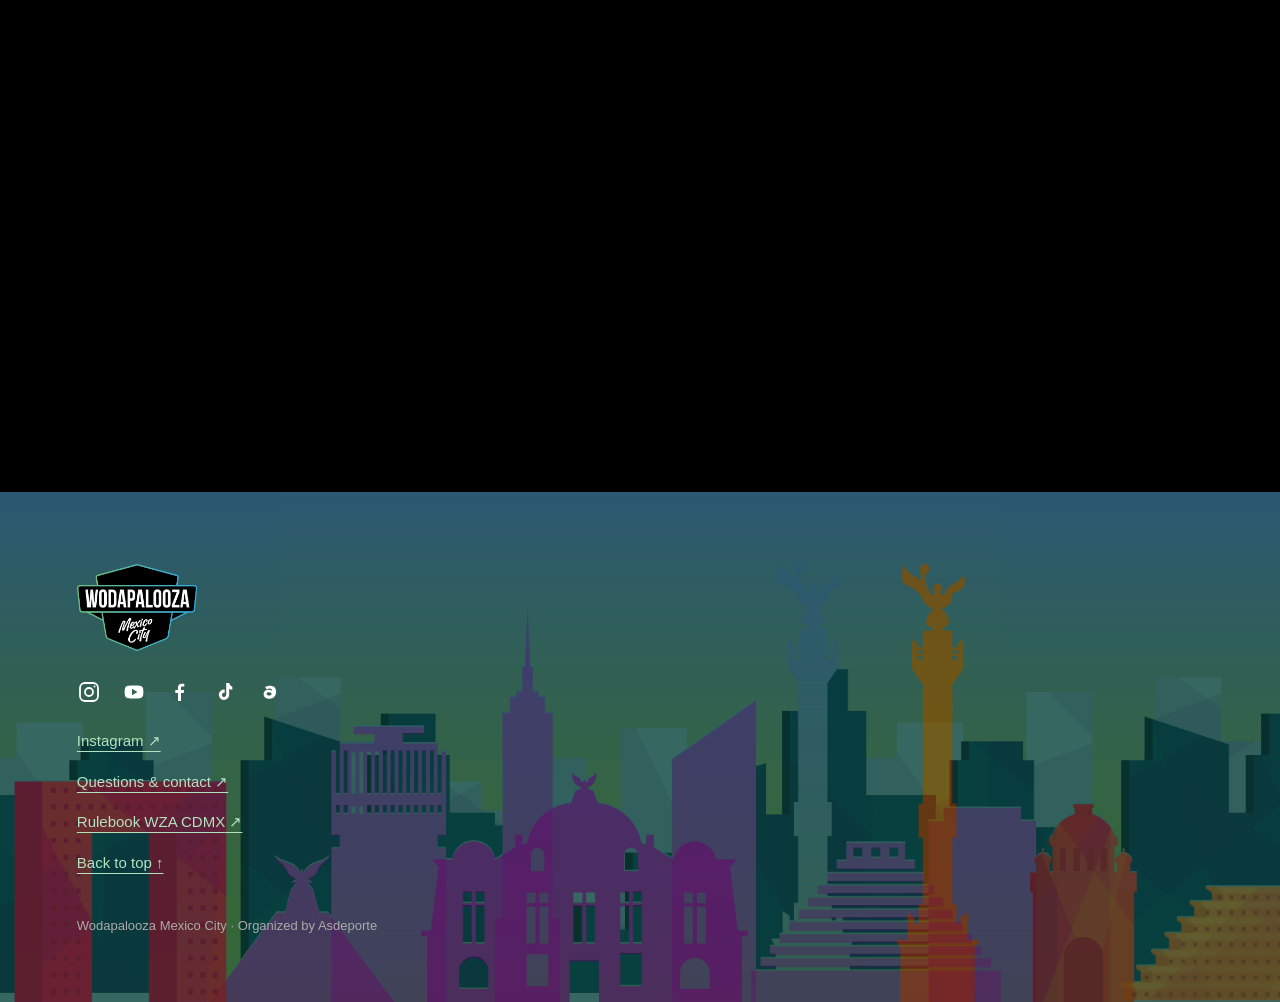
==== commit 430b45de: "Asdeporte 16 Sep: Ruster replaces Reebok, Volunteering tab, prize figures 1 PARTNERS. Reebok out, Ru" ====
--- a/index.html
+++ b/index.html
@@ -1609,7 +1609,7 @@
 
 <nav class="site-nav" aria-label="Wodapalooza Mexico navigation">
   <a class="site-brand" href="#top" aria-label="Back to the beginning"><img src="media/logo/mark-gradient.png" alt="Wodapalooza Mexico City"></a>
-  <div class="site-links" aria-label="Explore"><a href="#top" data-lang-en="Home" data-lang-es="Inicio">Home</a><a href="compete.html" data-lang-en="Compete" data-lang-es="Compite">Compete</a><a href="mexico-city.html" data-lang-en="Travel" data-lang-es="Viaje">Travel</a><a href="event-info.html" data-lang-en="Event Info" data-lang-es="Información del evento">Event Info</a></div>
+  <div class="site-links" aria-label="Explore"><a href="#top" data-lang-en="Home" data-lang-es="Inicio">Home</a><a href="compete.html" data-lang-en="Compete" data-lang-es="Compite">Compete</a><a href="mexico-city.html" data-lang-en="Travel" data-lang-es="Viaje">Travel</a><a href="event-info.html" data-lang-en="Event Info" data-lang-es="Información del evento">Event Info</a><a href="volunteering.html" data-lang-en="Volunteering" data-lang-es="Voluntariado">Volunteering</a></div>
   <div class="site-actions"><button class="site-lang" type="button" data-lang-toggle aria-label="Switch to Spanish" aria-pressed="false">Español</button><button class="site-menu" type="button" aria-expanded="false" aria-controls="site-panel" data-lang-en="Menu" data-lang-es="Menú">Menu</button></div>
 </nav>
 <aside class="site-panel" id="site-panel" aria-label="Site index">
@@ -1697,7 +1697,7 @@
           <li class="s-centrum"><img src="assets/sponsors/mx-centrum.png" alt="Centrum"></li>
           <li class="s-sportsworld"><img src="assets/sponsors/mx-sportsworld-v3.png" alt="Sports World"></li>
           <li class="s-innova"><img src="assets/sponsors/mx-innova.png" alt="Innova Sports"></li>
-          <li class="s-reebok"><img src="assets/sponsors/mx-reebok.png" alt="Reebok"></li>
+          <li class="s-ruster"><img src="assets/sponsors/mx-ruster.png" alt="Ruster"></li>
           <li class="s-asdeporte"><img src="assets/sponsors/mx-asdeporte.png" alt="asdeporte"></li>
       </ul>
       <ul aria-hidden="true">
@@ -1707,7 +1707,7 @@
           <li class="s-centrum"><img src="assets/sponsors/mx-centrum.png" alt=""></li>
           <li class="s-sportsworld"><img src="assets/sponsors/mx-sportsworld-v3.png" alt=""></li>
           <li class="s-innova"><img src="assets/sponsors/mx-innova.png" alt=""></li>
-          <li class="s-reebok"><img src="assets/sponsors/mx-reebok.png" alt=""></li>
+          <li class="s-ruster"><img src="assets/sponsors/mx-ruster.png" alt=""></li>
           <li class="s-asdeporte"><img src="assets/sponsors/mx-asdeporte.png" alt=""></li>
       </ul>
       <ul aria-hidden="true">
@@ -1717,7 +1717,7 @@
           <li class="s-centrum"><img src="assets/sponsors/mx-centrum.png" alt=""></li>
           <li class="s-sportsworld"><img src="assets/sponsors/mx-sportsworld-v3.png" alt=""></li>
           <li class="s-innova"><img src="assets/sponsors/mx-innova.png" alt=""></li>
-          <li class="s-reebok"><img src="assets/sponsors/mx-reebok.png" alt=""></li>
+          <li class="s-ruster"><img src="assets/sponsors/mx-ruster.png" alt=""></li>
           <li class="s-asdeporte"><img src="assets/sponsors/mx-asdeporte.png" alt=""></li>
       </ul>
       <ul aria-hidden="true">
@@ -1727,7 +1727,7 @@
           <li class="s-centrum"><img src="assets/sponsors/mx-centrum.png" alt=""></li>
           <li class="s-sportsworld"><img src="assets/sponsors/mx-sportsworld-v3.png" alt=""></li>
           <li class="s-innova"><img src="assets/sponsors/mx-innova.png" alt=""></li>
-          <li class="s-reebok"><img src="assets/sponsors/mx-reebok.png" alt=""></li>
+          <li class="s-ruster"><img src="assets/sponsors/mx-ruster.png" alt=""></li>
           <li class="s-asdeporte"><img src="assets/sponsors/mx-asdeporte.png" alt=""></li>
       </ul>
       </div>
--- a/css/s01-s02-presentation.css
+++ b/css/s01-s02-presentation.css
@@ -79,7 +79,7 @@
 #v3-mosaic .s-centrum     img{max-width:132px;max-height:41px}
 #v3-mosaic .s-sportsworld img{max-width:176px;max-height:84px}
 #v3-mosaic .s-innova      img{max-width:123px;max-height:59px}
-#v3-mosaic .s-reebok      img{max-width:115px;max-height:59px}
+#v3-mosaic .s-ruster      img{max-width:176px;max-height:84px}
 #v3-mosaic .s-asdeporte   img{max-width:176px;max-height:33px}
 /* -50% is exactly two of the four sets, so it lands on a frame identical to the start and the
    wrap cannot be seen. Four sets, not two: one set of six marks is 1362px, and at two sets the
@@ -109,7 +109,7 @@
   #v3-mosaic .s-centrum     img{max-width: 92px;max-height:29px}
   #v3-mosaic .s-sportsworld img{max-width:123px;max-height:59px}
   #v3-mosaic .s-innova      img{max-width: 86px;max-height:41px}
-  #v3-mosaic .s-reebok      img{max-width: 81px;max-height:41px}
+  #v3-mosaic .s-ruster      img{max-width:123px;max-height:59px}
   #v3-mosaic .s-asdeporte   img{max-width:123px;max-height:23px}
   #v3-mosaic .s02-sponsor-track{animation-duration:62s}
   #v3-mosaic .s02-sponsors p{font-size:8px;letter-spacing:.07em;margin-top:12px}
